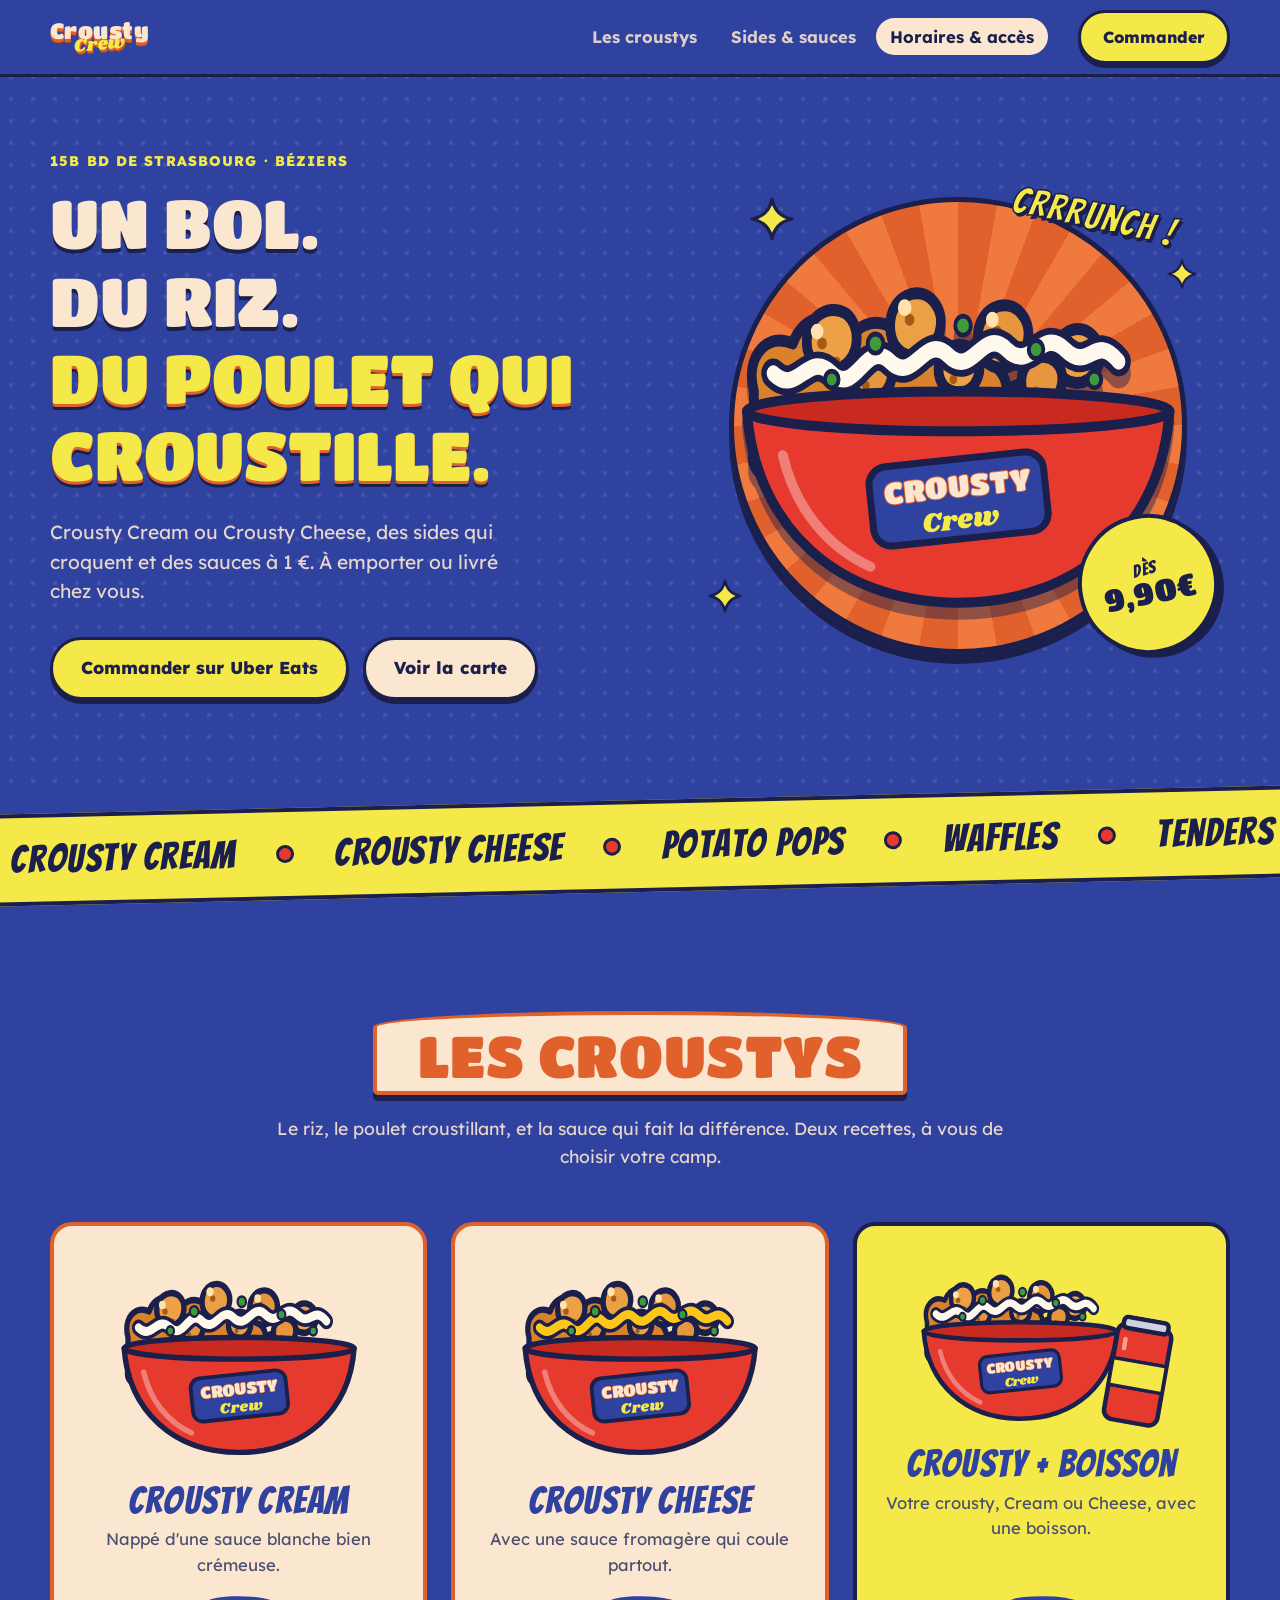
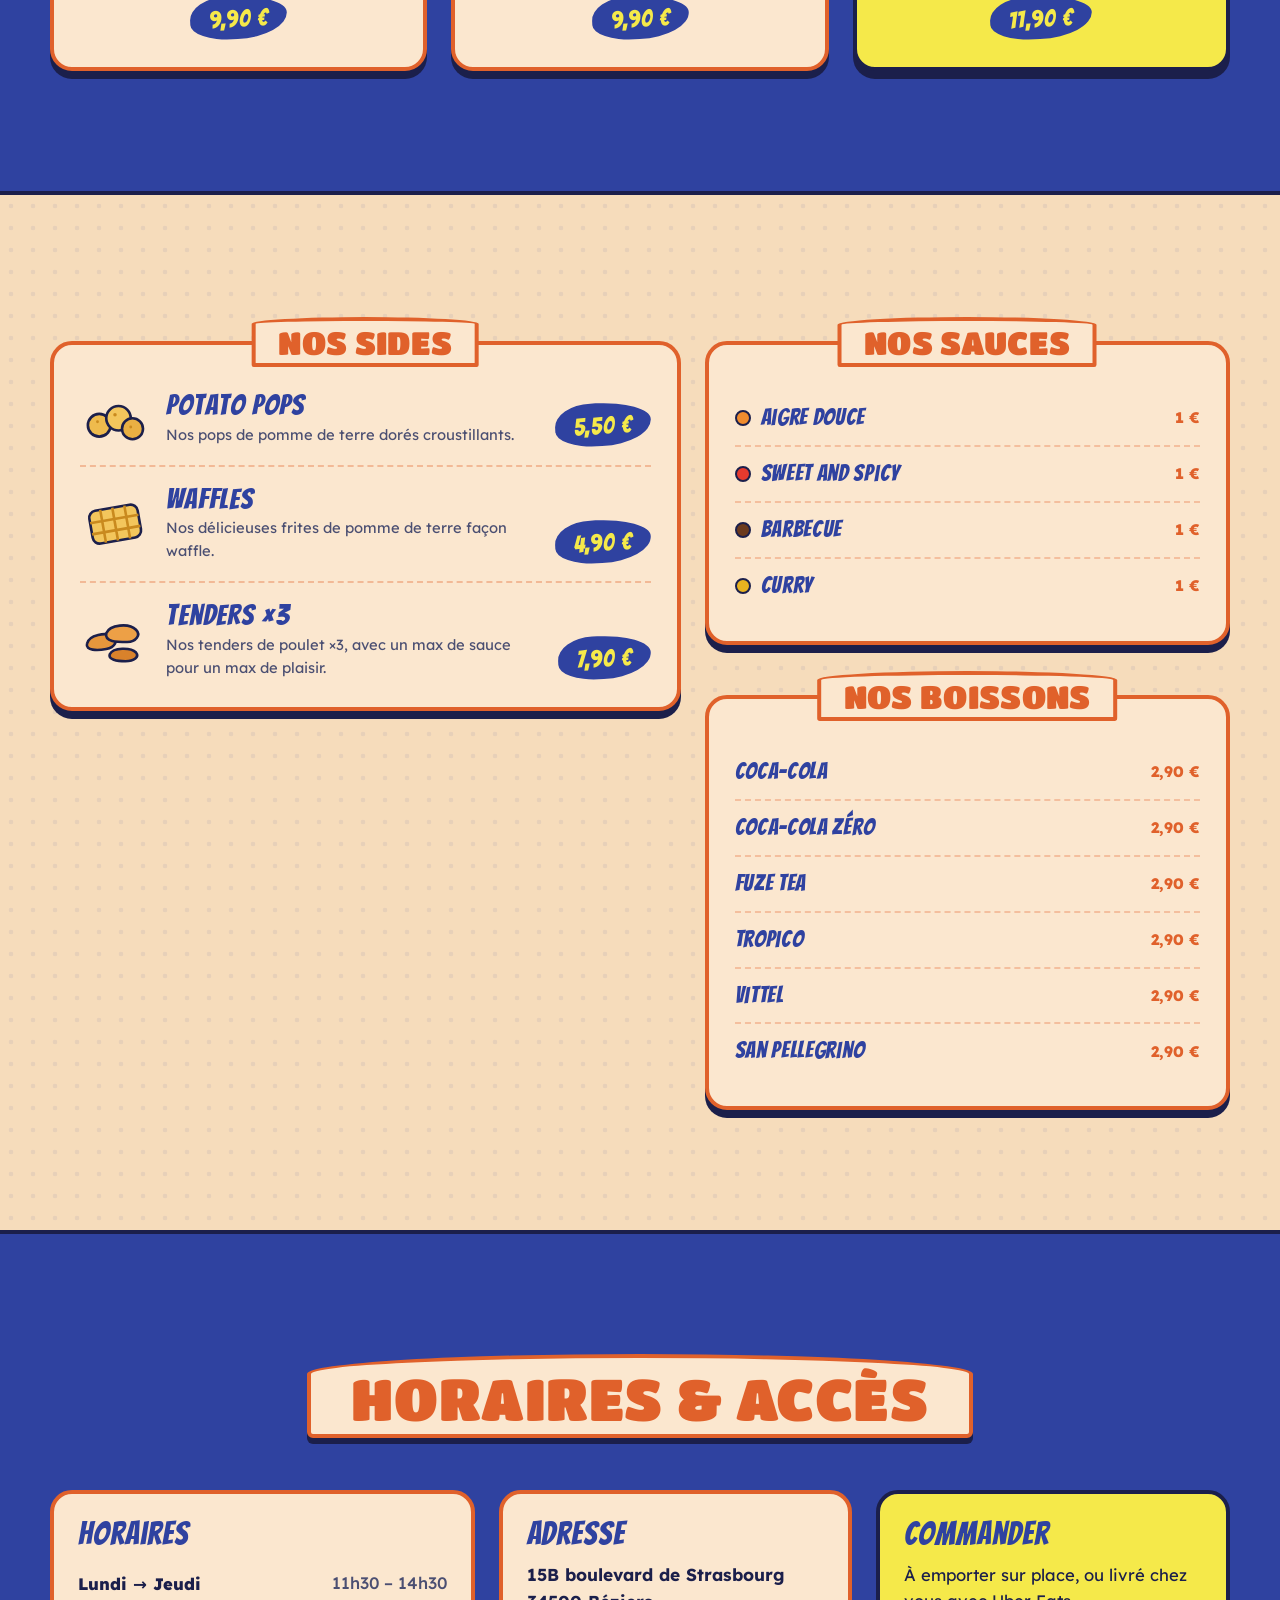
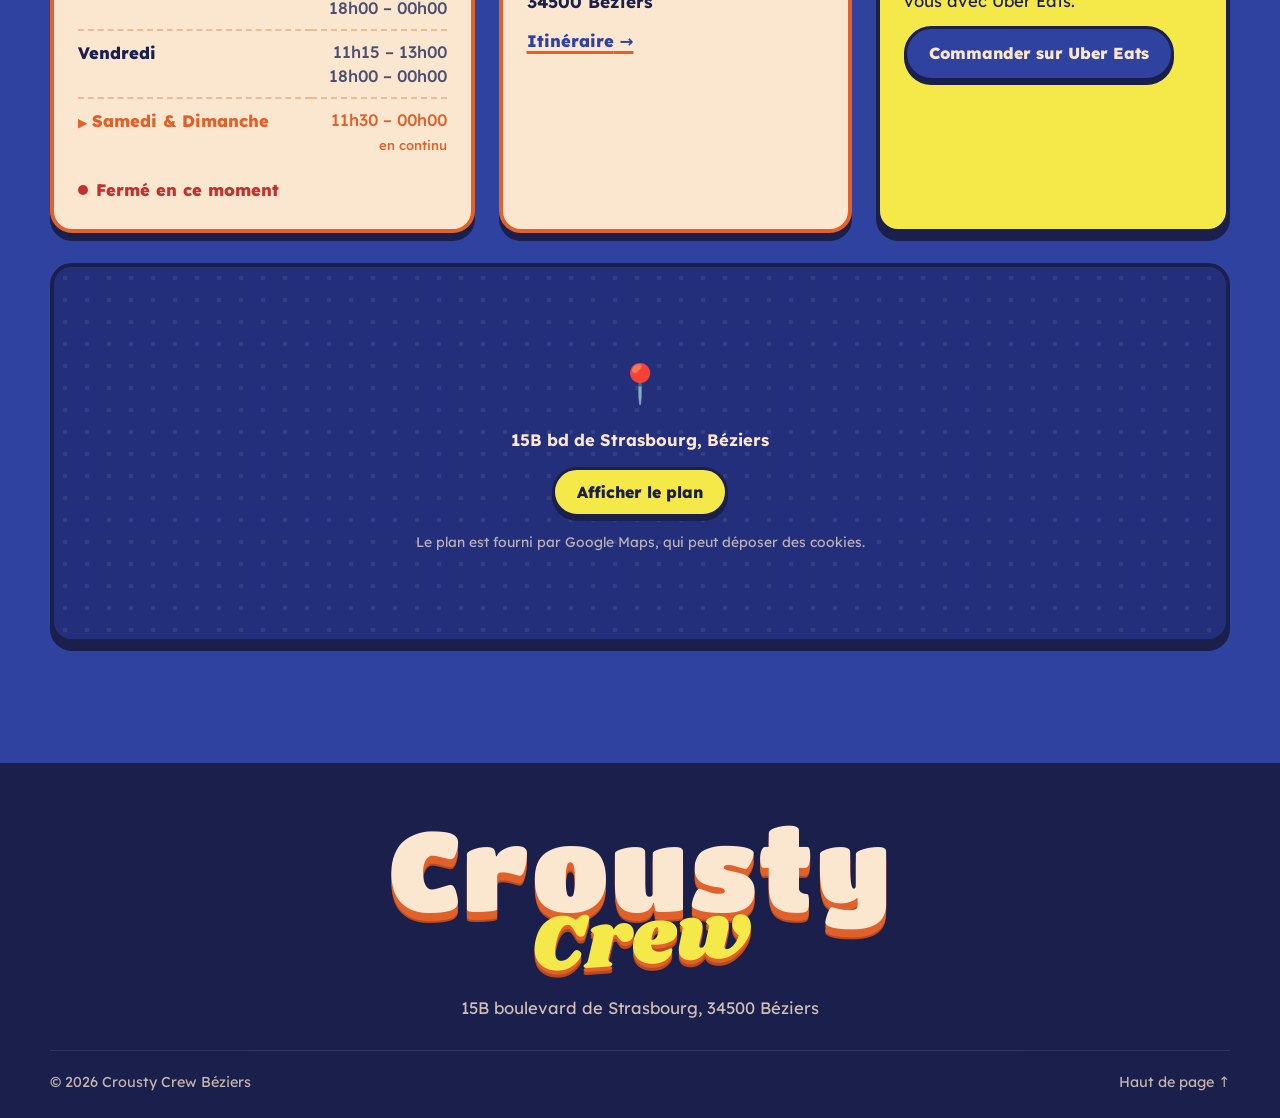
==== index.html @ 4807646f "Add files via upload" ====
<!DOCTYPE html>
<html lang="fr">
<head>
  <meta charset="UTF-8">
  <meta name="viewport" content="width=device-width, initial-scale=1.0">
  <title>Crousty Crew Béziers | Crousty Cream, Crousty Cheese · 15B bd de Strasbourg</title>
  <meta name="description" content="Crousty Crew à Béziers : Crousty Cream et Crousty Cheese à 9,90 €, potato pops, waffles, tenders, sauces à 1 €. À emporter ou en livraison. 15B boulevard de Strasbourg.">
  <meta name="theme-color" content="#2f42a0">

  <meta property="og:type" content="website">
  <meta property="og:locale" content="fr_FR">
  <meta property="og:title" content="Crousty Crew Béziers">
  <meta property="og:description" content="Un bol, du riz, du poulet qui croustille. 15B bd de Strasbourg, Béziers.">

  <link rel="icon" href="data:image/svg+xml,%3Csvg xmlns='http://www.w3.org/2000/svg' viewBox='0 0 64 64'%3E%3Crect width='64' height='64' rx='14' fill='%232f42a0'/%3E%3Cpath d='M8 30h48c-2 18-12 26-24 26S10 48 8 30z' fill='%23e63a2e' stroke='%231b1f4b' stroke-width='3'/%3E%3Ccircle cx='22' cy='26' r='7' fill='%23e9973a' stroke='%231b1f4b' stroke-width='3'/%3E%3Ccircle cx='34' cy='22' r='8' fill='%23e9973a' stroke='%231b1f4b' stroke-width='3'/%3E%3Ccircle cx='45' cy='27' r='6' fill='%23e9973a' stroke='%231b1f4b' stroke-width='3'/%3E%3C/svg%3E">
  <link rel="preconnect" href="https://fonts.googleapis.com">
  <link rel="preconnect" href="https://fonts.gstatic.com" crossorigin>
  <link href="https://fonts.googleapis.com/css2?family=Titan+One&family=Shrikhand&family=Bangers&family=Lexend:wght@400;500;700;800&display=swap" rel="stylesheet">
  <link rel="stylesheet" href="style.css">

  <script type="application/ld+json">
  {
    "@context": "https://schema.org",
    "@type": "Restaurant",
    "name": "Crousty Crew",
    "servesCuisine": ["Crousty", "Restauration rapide"],
    "priceRange": "€",
    "address": {
      "@type": "PostalAddress",
      "streetAddress": "15B boulevard de Strasbourg",
      "postalCode": "34500",
      "addressLocality": "Béziers",
      "addressCountry": "FR"
    },
    "openingHoursSpecification": [
      { "@type": "OpeningHoursSpecification", "dayOfWeek": ["Monday","Tuesday","Wednesday","Thursday"], "opens": "11:30", "closes": "14:30" },
      { "@type": "OpeningHoursSpecification", "dayOfWeek": ["Monday","Tuesday","Wednesday","Thursday","Friday"], "opens": "18:00", "closes": "23:59" },
      { "@type": "OpeningHoursSpecification", "dayOfWeek": "Friday", "opens": "11:15", "closes": "13:00" },
      { "@type": "OpeningHoursSpecification", "dayOfWeek": ["Saturday","Sunday"], "opens": "11:30", "closes": "23:59" }
    ]
  }
  </script>
</head>
<body>
  <a class="skip" href="#main">Aller au contenu</a>

  <!-- ===== Illustrations réutilisables : le bol Crousty Crew ===== -->
  <svg width="0" height="0" style="position:absolute" aria-hidden="true" focusable="false">
    <defs>
      <!-- le bol rouge avec le riz et le poulet ; la sauce prend la couleur "color" de l'élément <svg> qui l'utilise -->
      <symbol id="bowl" viewBox="0 0 240 210">
        <g transform="translate(120 100) scale(1.22 1.5) translate(-120 -100)">
        <!-- poulet croustillant (petits morceaux) -->
        <g stroke="#1b1f4b" stroke-width="4" stroke-linejoin="round">
          <path d="M36 92c-4-12 6-20 16-16 4-10 18-12 24-2 6-8 20-6 22 4 8-6 20-2 20 8 8-8 22-4 22 6 8-6 22-2 22 8 10-4 20 4 18 14-2 6-8 8-14 8H48c-8 0-14-4-12-10z" fill="#d9822b"/>
          <path d="M58 78c-2-10 8-16 16-12 6 4 6 14-2 18-6 2-12 0-14-6z" fill="#eda046"/>
          <path d="M92 70c0-10 12-14 18-8 6 6 2 16-6 18-8 1-12-4-12-10z" fill="#eaa044"/>
          <path d="M128 74c0-10 12-14 18-8 6 6 2 16-6 18-8 1-12-4-12-10z" fill="#e6963c"/>
          <path d="M160 80c0-8 10-12 16-6 5 5 2 13-5 15-7 1-11-3-11-9z" fill="#eda046"/>
          <path d="M76 88c-1-8 8-12 14-8 5 4 3 12-3 14-6 1-10-1-11-6z" fill="#e6963c"/>
          <path d="M112 86c-1-8 8-12 14-8 5 4 3 12-3 14-6 1-10-1-11-6z" fill="#eda046"/>
          <path d="M146 90c-1-8 8-12 14-8 5 4 3 12-3 14-6 1-10-1-11-6z" fill="#e6963c"/>
        </g>
        <!-- texture panure -->
        <g fill="#a75a14">
          <circle cx="64" cy="76" r="2"/><circle cx="70" cy="82" r="1.6"/><circle cx="100" cy="68" r="2"/><circle cx="106" cy="76" r="1.6"/>
          <circle cx="136" cy="72" r="2"/><circle cx="142" cy="80" r="1.6"/><circle cx="168" cy="80" r="1.8"/><circle cx="82" cy="90" r="1.6"/>
          <circle cx="118" cy="88" r="1.6"/><circle cx="152" cy="92" r="1.6"/>
        </g>
        <g fill="#ffe2ad"><circle cx="62" cy="72" r="2.6"/><circle cx="98" cy="64" r="2.8"/><circle cx="134" cy="68" r="2.6"/><circle cx="166" cy="76" r="2.4"/></g>
        <!-- sauce (couleur au choix) -->
        <path d="M44 86c10 8 14-8 24 0s14-12 24-4 14-10 24-2 14-10 24-2 14-8 24 0 12-6 22 4" fill="none" stroke="#1b1f4b" stroke-width="10" stroke-linecap="round"/>
        <path d="M44 86c10 8 14-8 24 0s14-12 24-4 14-10 24-2 14-10 24-2 14-8 24 0 12-6 22 4" fill="none" stroke="currentColor" stroke-width="5.5" stroke-linecap="round"/>
        <!-- persil -->
        <g fill="#3f9b3a" stroke="#1b1f4b" stroke-width="1.6"><circle cx="86" cy="76" r="3.2"/><circle cx="122" cy="70" r="3.2"/><circle cx="152" cy="78" r="3"/><circle cx="68" cy="88" r="2.8"/><circle cx="176" cy="88" r="2.8"/></g>
        </g>
        <!-- le bol -->
        <path d="M14 98h212c-4 58-46 96-106 96S18 156 14 98z" fill="#e63a2e" stroke="#1b1f4b" stroke-width="5" stroke-linejoin="round"/>
        <ellipse cx="120" cy="98" rx="106" ry="10" fill="#c92a20" stroke="#1b1f4b" stroke-width="5"/>
        <path d="M32 120c6 26 22 46 44 56" fill="none" stroke="#fff" stroke-width="5" stroke-linecap="round" opacity=".35"/>
        <!-- étiquette du bol -->
        <g transform="rotate(-6 120 140)">
          <rect x="76" y="122" width="88" height="40" rx="9" fill="#2f42a0" stroke="#1b1f4b" stroke-width="3.5"/>
          <text x="120" y="141" text-anchor="middle" font-family="Titan One, Arial Black, sans-serif" font-size="15" fill="#fbe7cf" stroke="#e0612b" stroke-width="1" paint-order="stroke">CROUSTY</text>
          <text x="120" y="157" text-anchor="middle" font-family="Shrikhand, Georgia, serif" font-size="14" fill="#f5e94a">Crew</text>
        </g>
      </symbol>

      <!-- étincelle -->
      <symbol id="spark" viewBox="0 0 40 40"><path d="M20 2c2 10 8 16 18 18-10 2-16 8-18 18-2-10-8-16-18-18 10-2 16-8 18-18z" fill="#f5e94a" stroke="#1b1f4b" stroke-width="3" stroke-linejoin="round"/></symbol>
    </defs>
  </svg>

  <!-- ===== Header ===== -->
  <header class="header" id="header">
    <nav class="nav" aria-label="Navigation principale">
      <a href="#top" class="logo" aria-label="Crousty Crew, accueil">
        <span class="logo__crousty">Crousty</span><span class="logo__crew">Crew</span>
      </a>

      <ul class="nav__links" id="navLinks">
        <li><a href="#croustys">Les croustys</a></li>
        <li><a href="#sides">Sides &amp; sauces</a></li>
        <li><a href="#infos">Horaires &amp; accès</a></li>
      </ul>

      <a href="https://www.ubereats.com/fr/search?q=Crousty%20Crew%20B%C3%A9ziers" class="btn btn--yellow nav__order" target="_blank" rel="noopener">Commander</a>
      <button class="burger" id="burger" aria-label="Ouvrir le menu" aria-expanded="false" aria-controls="navLinks"><span></span><span></span></button>
    </nav>
  </header>

  <main id="main">
    <!-- ===== Hero ===== -->
    <section class="hero" id="top">
      <div class="hero__inner">
        <div class="hero__text">
          <p class="hero__where" data-reveal>15B bd de Strasbourg · Béziers</p>
          <h1 class="hero__title">
            <span class="line"><span>Un bol.</span></span>
            <span class="line"><span>Du riz.</span></span>
            <span class="line"><span class="hl">Du poulet qui</span></span>
            <span class="line"><span class="hl">croustille.</span></span>
          </h1>
          <p class="hero__sub" data-reveal style="--d:.45s">
            Crousty Cream ou Crousty Cheese, des sides qui croquent et des sauces à 1&nbsp;€. À emporter ou livré chez vous.
          </p>
          <div class="hero__cta" data-reveal style="--d:.6s">
            <a href="https://www.ubereats.com/fr/search?q=Crousty%20Crew%20B%C3%A9ziers" class="btn btn--yellow btn--big" target="_blank" rel="noopener">Commander sur Uber Eats</a>
            <a href="#croustys" class="btn btn--cream btn--big">Voir la carte</a>
          </div>
        </div>

        <div class="hero__visual" data-reveal style="--d:.15s">
          <div class="hero__sun" aria-hidden="true"></div>
          <svg class="hero__bowl sauce-cream" viewBox="0 0 240 210" role="img" aria-label="Un bol rouge Crousty Crew rempli de riz et de poulet croustillant nappé de sauce"><use href="#bowl"/></svg>
          <svg class="spark spark--1" aria-hidden="true"><use href="#spark"/></svg>
          <svg class="spark spark--2" aria-hidden="true"><use href="#spark"/></svg>
          <svg class="spark spark--3" aria-hidden="true"><use href="#spark"/></svg>
          <a href="#croustys" class="price-sticker">
            <small>dès</small>
            <strong>9,90€</strong>
          </a>
          <span class="crunch" aria-hidden="true">Crrrunch&nbsp;!</span>
        </div>
      </div>
    </section>

    <!-- ===== Bandeau ===== -->
    <div class="ticker" aria-hidden="true">
      <div class="ticker__track">
        <span>Crousty Cream</span><span>Crousty Cheese</span><span>Potato Pops</span><span>Waffles</span><span>Tenders</span><span>Sauces à 1€</span>
        <span>Crousty Cream</span><span>Crousty Cheese</span><span>Potato Pops</span><span>Waffles</span><span>Tenders</span><span>Sauces à 1€</span>
      </div>
    </div>

    <!-- ===== Les croustys ===== -->
    <section class="section" id="croustys" aria-labelledby="croustys-title">
      <div class="section__head">
        <h2 id="croustys-title" class="tab-title" data-reveal>Les croustys</h2>
        <p data-reveal style="--d:.1s">Le riz, le poulet croustillant, et la sauce qui fait la différence. Deux recettes, à vous de choisir votre camp.</p>
      </div>

      <div class="croustys">
        <article class="crousty" data-reveal>
          <svg class="crousty__bowl sauce-cream" viewBox="0 0 240 210" aria-hidden="true"><use href="#bowl"/></svg>
          <h3>Crousty Cream</h3>
          <p>Nappé d'une sauce blanche bien crémeuse.</p>
          <span class="price">9,90&nbsp;€</span>
        </article>

        <article class="crousty" data-reveal style="--d:.08s">
          <svg class="crousty__bowl sauce-cheese" viewBox="0 0 240 210" aria-hidden="true"><use href="#bowl"/></svg>
          <h3>Crousty Cheese</h3>
          <p>Avec une sauce fromagère qui coule partout.</p>
          <span class="price">9,90&nbsp;€</span>
        </article>

        <article class="crousty crousty--combo" data-reveal style="--d:.16s">
          <div class="combo">
            <svg class="crousty__bowl sauce-cream" viewBox="0 0 240 210" aria-hidden="true"><use href="#bowl"/></svg>
            <svg class="can" viewBox="0 0 60 100" aria-hidden="true">
              <rect x="6" y="8" width="48" height="86" rx="8" fill="#e63a2e" stroke="#1b1f4b" stroke-width="4"/>
              <rect x="10" y="2" width="40" height="10" rx="4" fill="#cfd3e0" stroke="#1b1f4b" stroke-width="4"/>
              <path d="M6 40h48M6 64h48" stroke="#1b1f4b" stroke-width="3"/>
              <rect x="6" y="40" width="48" height="24" fill="#f5e94a" stroke="#1b1f4b" stroke-width="3"/>
              <path d="M14 22v8" stroke="#fff" stroke-width="4" stroke-linecap="round" opacity=".5"/>
            </svg>
          </div>
          <h3>Crousty + Boisson</h3>
          <p>Votre crousty, Cream ou Cheese, avec une boisson.</p>
          <span class="price">11,90&nbsp;€</span>
        </article>
      </div>
    </section>

    <!-- ===== Sides, sauces, boissons ===== -->
    <section class="section section--cream" id="sides" aria-labelledby="sides-title">
      <h2 id="sides-title" class="sr-only">Sides, sauces et boissons</h2>
      <div class="boards">
        <div class="board board--sides" data-reveal>
          <h3 class="tab-title tab-title--small">Nos sides</h3>
          <ul class="sides">
            <li>
              <svg viewBox="0 0 80 60" aria-hidden="true"><g stroke="#1b1f4b" stroke-width="3"><circle cx="22" cy="38" r="13" fill="#eebb4d"/><circle cx="44" cy="30" r="14" fill="#f3c65c"/><circle cx="60" cy="42" r="12" fill="#e9b043"/></g><g fill="#c98a1e"><circle cx="40" cy="26" r="2"/><circle cx="20" cy="34" r="1.6"/><circle cx="58" cy="40" r="1.6"/></g></svg>
              <div><b>Potato Pops</b><span>Nos pops de pomme de terre dorés croustillants.</span></div>
              <em class="price">5,50&nbsp;€</em>
            </li>
            <li>
              <svg viewBox="0 0 80 60" aria-hidden="true"><g transform="rotate(-10 40 30)"><rect x="12" y="12" width="56" height="38" rx="8" fill="#f3c65c" stroke="#1b1f4b" stroke-width="3"/><path d="M26 12v38M40 12v38M54 12v38M12 25h56M12 38h56" stroke="#c98a1e" stroke-width="3"/></g></svg>
              <div><b>Waffles</b><span>Nos délicieuses frites de pomme de terre façon waffle.</span></div>
              <em class="price">4,90&nbsp;€</em>
            </li>
            <li>
              <svg viewBox="0 0 80 60" aria-hidden="true"><g stroke="#1b1f4b" stroke-width="3" stroke-linejoin="round"><path d="M8 34c2-10 22-14 30-8 6 4 2 12-8 14-10 2-24 2-22-6z" fill="#e6963c"/><path d="M30 22c4-10 26-12 34-4 6 6 0 14-10 14-12 0-26 0-24-10z" fill="#eda046"/><path d="M34 46c4-8 24-8 30-2 4 5-2 10-12 10-10 0-20-2-18-8z" fill="#d9822b"/></g></svg>
              <div><b>Tenders ×3</b><span>Nos tenders de poulet ×3, avec un max de sauce pour un max de plaisir.</span></div>
              <em class="price">7,90&nbsp;€</em>
            </li>
          </ul>
        </div>

        <div class="board-col">
          <div class="board" data-reveal style="--d:.08s">
            <h3 class="tab-title tab-title--small">Nos sauces</h3>
            <ul class="list">
              <li><span class="dot" style="--c:#f08c2e"></span>Aigre douce <em>1&nbsp;€</em></li>
              <li><span class="dot" style="--c:#e63a2e"></span>Sweet and spicy <em>1&nbsp;€</em></li>
              <li><span class="dot" style="--c:#6b3a1e"></span>Barbecue <em>1&nbsp;€</em></li>
              <li><span class="dot" style="--c:#e8b320"></span>Curry <em>1&nbsp;€</em></li>
            </ul>
          </div>

          <div class="board" data-reveal style="--d:.16s">
            <h3 class="tab-title tab-title--small">Nos boissons</h3>
            <ul class="list">
              <li>Coca-Cola <em>2,90&nbsp;€</em></li>
              <li>Coca-Cola Zéro <em>2,90&nbsp;€</em></li>
              <li>Fuze Tea <em>2,90&nbsp;€</em></li>
              <li>Tropico <em>2,90&nbsp;€</em></li>
              <li>Vittel <em>2,90&nbsp;€</em></li>
              <li>San Pellegrino <em>2,90&nbsp;€</em></li>
            </ul>
          </div>
        </div>
      </div>
    </section>

    <!-- ===== Horaires & accès ===== -->
    <section class="section" id="infos" aria-labelledby="infos-title">
      <div class="section__head">
        <h2 id="infos-title" class="tab-title" data-reveal>Horaires &amp; accès</h2>
      </div>

      <div class="infos">
        <div class="card" data-reveal>
          <h3>Horaires</h3>
          <table class="hours" id="hours">
            <tbody>
              <tr data-days="1 2 3 4"><th>Lundi → Jeudi</th><td>11h30 – 14h30<br>18h00 – 00h00</td></tr>
              <tr data-days="5"><th>Vendredi</th><td>11h15 – 13h00<br>18h00 – 00h00</td></tr>
              <tr data-days="6 0"><th>Samedi &amp; Dimanche</th><td>11h30 – 00h00<br><small>en continu</small></td></tr>
            </tbody>
          </table>
          <p class="open" id="openStatus"></p>
        </div>

        <div class="card" data-reveal style="--d:.08s">
          <h3>Adresse</h3>
          <address>15B boulevard de Strasbourg<br>34500 Béziers</address>
          <a class="link" href="https://www.google.com/maps/dir/?api=1&destination=15B+boulevard+de+Strasbourg+34500+B%C3%A9ziers" target="_blank" rel="noopener">Itinéraire</a>
        </div>

        <div class="card card--yellow" data-reveal style="--d:.16s">
          <h3>Commander</h3>
          <p>À emporter sur place, ou livré chez vous avec Uber Eats.</p>
          <a href="https://www.ubereats.com/fr/search?q=Crousty%20Crew%20B%C3%A9ziers" class="btn btn--blue" target="_blank" rel="noopener">Commander sur Uber Eats</a>
        </div>
      </div>

      <div class="map" id="map" data-reveal>
        <div class="map__placeholder">
          <p><strong>15B bd de Strasbourg, Béziers</strong></p>
          <button type="button" class="btn btn--yellow" id="loadMap">Afficher le plan</button>
          <small>Le plan est fourni par Google Maps, qui peut déposer des cookies.</small>
        </div>
      </div>
    </section>
  </main>

  <!-- ===== Footer ===== -->
  <footer class="footer">
    <p class="footer__logo" aria-hidden="true"><span class="logo__crousty">Crousty</span><span class="logo__crew">Crew</span></p>
    <p class="footer__line">15B boulevard de Strasbourg, 34500 Béziers</p>
    <div class="footer__bar">
      <span>© <span id="year"></span> Crousty Crew Béziers</span>
      <a href="#top">Haut de page ↑</a>
    </div>
  </footer>

  <!-- Barre d'action fixe sur mobile -->
  <div class="mobile-bar">
    <a href="https://www.google.com/maps/dir/?api=1&destination=15B+boulevard+de+Strasbourg+34500+B%C3%A9ziers" target="_blank" rel="noopener" class="btn btn--cream">Itinéraire</a>
    <a href="https://www.ubereats.com/fr/search?q=Crousty%20Crew%20B%C3%A9ziers" target="_blank" rel="noopener" class="btn btn--yellow">Commander</a>
  </div>

  <script src="script.js" defer></script>
</body>
</html>
---- style.css ----
/* =========================================================
   Crousty Crew, Béziers
   Couleurs de leur carte : bleu roi, crème, orange, jaune, rouge du bol.
   ========================================================= */

:root {
  --blue: #2f42a0;
  --blue-dark: #232f7a;
  --navy: #1b1f4b;
  --cream: #fbe7cf;
  --cream-2: #f6dcbb;
  --orange: #e0612b;
  --yellow: #f5e94a;
  --red: #e63a2e;
  --ink: #1b1f4b;
  --soft: #4b4f72;

  --display: "Titan One", "Arial Black", sans-serif;
  --script: "Shrikhand", Georgia, serif;
  --brush: "Bangers", "Impact", sans-serif;
  --font: "Lexend", system-ui, -apple-system, "Segoe UI", sans-serif;

  --header-h: 74px;
  --pad: clamp(16px, 4vw, 48px);
  --max: 1180px;
  --radius: 22px;
  --ease: cubic-bezier(0.2, 0.9, 0.3, 1.25);
  --ease-soft: cubic-bezier(0.16, 1, 0.3, 1);
}

*, *::before, *::after { box-sizing: border-box; margin: 0; padding: 0; }
html { scroll-behavior: smooth; scroll-padding-top: var(--header-h); }
body {
  font-family: var(--font);
  font-size: 1.04rem;
  color: var(--cream);
  background: var(--blue);
  line-height: 1.55;
  -webkit-font-smoothing: antialiased;
  overflow-x: hidden;
}
main { overflow-x: clip; }
img, svg { display: block; }
a { color: inherit; text-decoration: none; }
ul, ol { list-style: none; }
h1, h2, h3 { font-weight: 400; line-height: 1; }
:focus-visible { outline: 3px solid var(--yellow); outline-offset: 3px; }
::selection { background: var(--yellow); color: var(--navy); }
.sr-only { position: absolute; width: 1px; height: 1px; overflow: hidden; clip: rect(0 0 0 0); white-space: nowrap; }
.skip { position: fixed; top: 10px; left: 10px; z-index: 100; padding: 10px 16px; background: var(--yellow); color: var(--navy); font-weight: 800; transform: translateY(-200%); }
.skip:focus { transform: none; }

/* couleur des sauces dans les bols dessinés */
.sauce-cream { color: #fff8ec; }
.sauce-cheese { color: #ffc61a; }

/* ---------- Logo (comme sur leur carte) ---------- */
.logo { display: inline-flex; flex-direction: column; align-items: center; line-height: .82; }
.logo__crousty {
  font-family: var(--display);
  font-size: 1.35rem;
  color: var(--cream);
  letter-spacing: 0.02em;
  text-shadow: 0 2px 0 var(--orange), 0 3px 0 var(--orange), 0 4px 0 #b84a1c;
}
.logo__crew {
  font-family: var(--script);
  font-size: 1.15rem;
  color: var(--yellow);
  margin-top: -2px;
  text-shadow: 0 2px 0 var(--orange), 0 3px 0 #b84a1c;
  transform: rotate(-4deg);
}

/* ---------- Boutons ---------- */
.btn {
  display: inline-flex;
  align-items: center;
  justify-content: center;
  gap: 8px;
  padding: 12px 22px;
  border: 3px solid var(--navy);
  border-radius: 999px;
  font-family: var(--font);
  font-weight: 800;
  font-size: 1rem;
  cursor: pointer;
  box-shadow: 0 4px 0 var(--navy);
  transition: transform .2s var(--ease), box-shadow .2s var(--ease), background .2s;
}
.btn:hover { transform: translateY(-2px); box-shadow: 0 6px 0 var(--navy); }
.btn:active { transform: translateY(3px); box-shadow: 0 1px 0 var(--navy); }
.btn--big { padding: 15px 28px; font-size: 1.08rem; }
.btn--yellow { background: var(--yellow); color: var(--navy); }
.btn--yellow:hover { background: #fff27a; }
.btn--cream { background: var(--cream); color: var(--navy); }
.btn--cream:hover { background: #fff3e2; }
.btn--blue { background: var(--blue); color: var(--cream); }
.btn--blue:hover { background: var(--blue-dark); }

.link { font-weight: 800; color: var(--blue); text-decoration: underline; text-decoration-thickness: 3px; text-decoration-color: var(--orange); text-underline-offset: 4px; }
.link::after { content: " →"; }

/* ---------- Titres en "onglet" (comme NOS SIDES sur la carte) ---------- */
.tab-title {
  display: inline-block;
  font-family: var(--display);
  font-size: clamp(2.2rem, 5vw, 3.6rem);
  color: var(--orange);
  background: var(--cream);
  border: 4px solid var(--orange);
  border-radius: 999px 999px 18px 18px / 60px 60px 18px 18px;
  padding: .2em .7em .12em;
  letter-spacing: 0.01em;
  text-transform: uppercase;
  box-shadow: 0 6px 0 var(--navy);
}
.tab-title--small { font-size: clamp(1.5rem, 3vw, 2rem); box-shadow: none; }

/* ---------- Header ---------- */
.header {
  position: fixed;
  inset: 0 0 auto;
  z-index: 50;
  background: var(--blue);
  border-bottom: 3px solid var(--navy);
  transition: transform .4s var(--ease-soft);
}
.header.hidden { transform: translateY(-100%); }
.nav {
  height: var(--header-h);
  max-width: calc(var(--max) + 2 * var(--pad));
  margin: 0 auto;
  padding: 0 var(--pad);
  display: flex;
  align-items: center;
  gap: 30px;
}
.nav__links { display: flex; gap: 6px; margin-left: auto; }
.nav__links a { padding: 8px 14px; border-radius: 999px; font-weight: 700; white-space: nowrap; color: rgba(251, 231, 207, .85); transition: background .2s, color .2s; }
.nav__links a:hover { color: var(--cream); background: rgba(255, 255, 255, .1); }
.nav__links a.active { color: var(--navy); background: var(--cream); }

.burger { display: none; width: 44px; height: 44px; border: 3px solid var(--navy); border-radius: 50%; background: var(--yellow); cursor: pointer; position: relative; }
.burger span { position: absolute; left: 10px; right: 10px; height: 3px; border-radius: 2px; background: var(--navy); transition: transform .3s var(--ease-soft); }
.burger span:first-child { top: 13px; }
.burger span:last-child { top: 22px; }
.burger[aria-expanded="true"] span:first-child { transform: translateY(4.5px) rotate(45deg); }
.burger[aria-expanded="true"] span:last-child { transform: translateY(-4.5px) rotate(-45deg); }

/* ---------- Hero ---------- */
.hero {
  padding-top: var(--header-h);
  /* trame de points façon affiche */
  background:
    radial-gradient(circle, rgba(255, 255, 255, .09) 2px, transparent 2.6px) 0 0 / 22px 22px,
    var(--blue);
}
.hero__inner {
  max-width: calc(var(--max) + 2 * var(--pad));
  margin: 0 auto;
  padding: clamp(40px, 6vw, 80px) var(--pad) clamp(64px, 8vw, 100px);
  display: grid;
  grid-template-columns: 1.05fr 1fr;
  gap: clamp(30px, 5vw, 64px);
  align-items: center;
}
.hero__where { font-weight: 800; letter-spacing: 0.08em; text-transform: uppercase; font-size: 0.88rem; color: var(--yellow); }
.hero__title {
  font-family: var(--display);
  font-size: clamp(2.4rem, 5.3vw, 4.5rem);
  color: var(--cream);
  margin: 14px 0 22px;
  text-transform: uppercase;
  text-shadow: 0 4px 0 var(--navy);
}
.hero__title .line { display: block; overflow: hidden; padding: 0.04em 0.1em 0.1em 0; }
.hero__title .line > span { display: inline-block; transform: translateY(110%) rotate(3deg); transition: transform .9s var(--ease); }
.hero__title .line:nth-child(2) > span { transition-delay: .07s; }
.hero__title .line:nth-child(3) > span { transition-delay: .14s; }
.hero__title .line:nth-child(4) > span { transition-delay: .21s; }
.loaded .hero__title .line > span { transform: none; }
.hl { color: var(--yellow); text-shadow: 0 3px 0 var(--orange), 0 6px 0 var(--navy) !important; }
.hero__sub { font-size: clamp(1.08rem, 1.5vw, 1.22rem); color: rgba(251, 231, 207, .9); max-width: 470px; }
.hero__cta { display: flex; flex-wrap: wrap; gap: 14px; margin-top: 30px; }

.hero__visual { position: relative; max-width: 520px; width: 100%; margin: 0 auto; aspect-ratio: 1; display: grid; place-items: center; }
.hero__sun {
  position: absolute;
  inset: 6%;
  border-radius: 50%;
  background: repeating-conic-gradient(var(--orange) 0 10deg, #f07a3e 10deg 20deg);
  border: 5px solid var(--navy);
  box-shadow: 0 10px 0 var(--navy);
  animation: spin 40s linear infinite;
}
@keyframes spin { to { transform: rotate(360deg); } }
.hero__bowl { position: relative; width: 92%; height: auto; filter: drop-shadow(0 12px 0 rgba(27, 31, 75, .45)); animation: float 3.4s ease-in-out infinite; }
@keyframes float { 50% { transform: translateY(-10px) rotate(-1.5deg); } }

.spark { position: absolute; width: 44px; height: 44px; animation: twinkle 2.4s ease-in-out infinite; }
.spark--1 { top: 6%; left: 10%; }
.spark--2 { top: 18%; right: 4%; width: 30px; height: 30px; animation-delay: .8s; }
.spark--3 { bottom: 14%; left: 2%; width: 34px; height: 34px; animation-delay: 1.4s; }
@keyframes twinkle { 50% { transform: scale(.6) rotate(45deg); } }

.price-sticker {
  position: absolute;
  right: 0; bottom: 6%;
  width: clamp(104px, 13vw, 140px);
  aspect-ratio: 1;
  display: grid;
  place-content: center;
  text-align: center;
  border-radius: 50%;
  background: var(--yellow);
  color: var(--navy);
  border: 4px solid var(--navy);
  box-shadow: 5px 5px 0 var(--navy);
  transform: rotate(-12deg);
  transition: transform .3s var(--ease);
  line-height: 1;
}
.price-sticker:hover { transform: rotate(0) scale(1.06); }
.price-sticker small { font-family: var(--brush); font-size: 1.1rem; letter-spacing: 0.05em; }
.price-sticker strong { font-family: var(--display); font-size: clamp(1.5rem, 2.4vw, 2rem); font-weight: 400; }

.crunch {
  position: absolute;
  top: 4%; right: 8%;
  font-family: var(--brush);
  font-size: clamp(1.6rem, 3vw, 2.4rem);
  letter-spacing: 0.04em;
  color: var(--yellow);
  -webkit-text-stroke: 1.5px var(--navy);
  text-shadow: 3px 3px 0 var(--navy);
  transform: rotate(12deg);
  animation: crunch 1.8s ease-in-out infinite;
}
@keyframes crunch { 0%, 70%, 100% { transform: rotate(12deg) scale(1); } 80% { transform: rotate(8deg) scale(1.2); } }

/* ---------- Bandeau ---------- */
.ticker {
  background: var(--yellow);
  border-top: 4px solid var(--navy);
  border-bottom: 4px solid var(--navy);
  overflow: hidden;
  padding: 12px 0;
  transform: rotate(-1.3deg);
  margin: 0 -10px;
}
.ticker__track { display: flex; width: max-content; animation: ticker 26s linear infinite; }
.ticker span {
  font-family: var(--brush);
  font-size: clamp(1.6rem, 3vw, 2.4rem);
  letter-spacing: 0.04em;
  color: var(--navy);
  white-space: nowrap;
  padding: 0 20px;
  display: flex;
  align-items: center;
  gap: 40px;
}
.ticker span::after { content: ""; width: 18px; height: 18px; border-radius: 50%; background: var(--red); border: 3px solid var(--navy); }
@keyframes ticker { to { transform: translateX(-50%); } }

/* ---------- Sections ---------- */
.section { padding: clamp(80px, 10vw, 120px) max(var(--pad), calc((100% - var(--max)) / 2)); }
.section__head { text-align: center; max-width: 780px; margin: 0 auto clamp(36px, 5vw, 52px); }
.section__head p { margin-top: 20px; font-size: 1.1rem; color: rgba(251, 231, 207, .9); }
.section--cream {
  background:
    radial-gradient(circle, rgba(47, 66, 160, .08) 2px, transparent 2.6px) 0 0 / 22px 22px,
    var(--cream-2);
  color: var(--ink);
  border-top: 4px solid var(--navy);
  border-bottom: 4px solid var(--navy);
}

/* ---------- Les croustys ---------- */
.croustys { display: grid; grid-template-columns: repeat(3, 1fr); gap: 24px; }
.crousty {
  position: relative;
  background: var(--cream);
  color: var(--ink);
  border: 4px solid var(--orange);
  border-radius: var(--radius);
  box-shadow: 0 8px 0 var(--navy);
  padding: 22px 22px 28px;
  text-align: center;
  display: flex;
  flex-direction: column;
  align-items: center;
  transition: transform .3s var(--ease), box-shadow .3s var(--ease);
}
.crousty:hover { transform: translateY(-6px) rotate(-1deg); box-shadow: 0 14px 0 var(--navy); }
.crousty__bowl { width: 80%; height: auto; margin: -6px auto 8px; transition: transform .5s var(--ease); }
.crousty:hover .crousty__bowl { transform: scale(1.06) rotate(-4deg); }
.crousty h3 { font-family: var(--brush); font-size: clamp(2rem, 3vw, 2.6rem); letter-spacing: 0.03em; color: var(--blue); margin-top: 4px; }
.crousty p { color: var(--soft); margin: 6px 0 18px; }
.crousty--combo { background: var(--yellow); border-color: var(--navy); }
.combo { position: relative; width: 80%; margin: -6px auto 8px; }
.combo .crousty__bowl { width: 84%; margin: 0; }
.combo .can { position: absolute; right: 0; bottom: 4px; width: 26%; height: auto; transform: rotate(10deg); }

/* étiquette de prix façon coup de pinceau */
.price {
  display: inline-block;
  margin-top: auto;
  font-family: var(--brush);
  font-style: normal;
  font-size: 1.5rem;
  letter-spacing: 0.04em;
  color: var(--yellow);
  background: var(--blue);
  padding: 4px 18px 2px;
  border-radius: 40% 60% 55% 45% / 55% 45% 60% 40%;
  transform: rotate(-3deg);
  white-space: nowrap;
}

/* ---------- Sides & sauces ---------- */
.boards { display: grid; grid-template-columns: 1.2fr 1fr; gap: 24px; align-items: start; }
.board {
  background: var(--cream);
  border: 4px solid var(--orange);
  border-radius: var(--radius);
  padding: 46px 26px 28px;
  position: relative;
  margin-top: 26px;
  box-shadow: 0 8px 0 var(--navy);
}
.board > .tab-title { position: absolute; top: -28px; left: 50%; transform: translateX(-50%); white-space: nowrap; }
.board-col { display: grid; gap: 24px; }

.sides { display: grid; gap: 18px; }
.sides li {
  display: grid;
  grid-template-columns: 70px 1fr auto;
  align-items: center;
  gap: 16px;
  padding-bottom: 18px;
  border-bottom: 2px dashed rgba(224, 97, 43, .35);
}
.sides li:last-child { border-bottom: 0; padding-bottom: 0; }
.sides svg { width: 70px; height: auto; transition: transform .4s var(--ease); }
.sides li:hover svg { transform: rotate(-10deg) scale(1.1); }
.sides b { display: block; font-family: var(--brush); font-weight: 400; font-size: 1.8rem; letter-spacing: 0.03em; color: var(--blue); line-height: 1; }
.sides span { display: block; color: var(--soft); font-size: 0.92rem; margin-top: 4px; }

.list li {
  display: flex;
  align-items: center;
  gap: 10px;
  padding: 9px 0;
  border-bottom: 2px dashed rgba(224, 97, 43, .3);
  font-family: var(--brush);
  font-size: 1.45rem;
  letter-spacing: 0.03em;
  color: var(--blue);
}
.list li:last-child { border-bottom: 0; }
.list em { margin-left: auto; font-style: normal; font-family: var(--font); font-weight: 800; font-size: 0.95rem; color: var(--orange); letter-spacing: 0; }
.dot { width: 16px; height: 16px; border-radius: 50%; background: var(--c); border: 2.5px solid var(--navy); flex: none; }

/* ---------- Horaires & accès ---------- */
.infos { display: grid; grid-template-columns: 1.2fr 1fr 1fr; gap: 24px; }
.card {
  background: var(--cream);
  color: var(--ink);
  border: 4px solid var(--orange);
  border-radius: var(--radius);
  box-shadow: 0 8px 0 var(--navy);
  padding: 24px 24px 26px;
  display: flex;
  flex-direction: column;
  align-items: flex-start;
  gap: 12px;
}
.card h3 { font-family: var(--brush); font-size: 2rem; letter-spacing: 0.03em; color: var(--blue); }
.card address { font-style: normal; font-weight: 700; font-size: 1.08rem; }
.card--yellow { background: var(--yellow); border-color: var(--navy); }

.hours { width: 100%; border-collapse: collapse; }
.hours th, .hours td { padding: 9px 0; border-bottom: 2px dashed rgba(224, 97, 43, .35); text-align: left; vertical-align: top; }
.hours tr:last-child th, .hours tr:last-child td { border-bottom: 0; }
.hours th { font-weight: 800; padding-right: 12px; }
.hours td { text-align: right; font-weight: 500; color: var(--soft); line-height: 1.45; white-space: nowrap; }
.hours small { font-size: 0.82rem; }
.hours tr.today th, .hours tr.today td { color: var(--orange); }
.hours tr.today th::before { content: "▶ "; font-size: .75em; }
.open { font-weight: 800; display: inline-flex; align-items: center; gap: 8px; }
.open:empty { display: none; }
.open::before { content: ""; width: 10px; height: 10px; border-radius: 50%; background: currentColor; }
.open.is-open { color: #1e8a3c; }
.open.is-closed { color: #c4302b; }

.map {
  margin-top: 30px;
  height: clamp(280px, 34vw, 380px);
  border: 4px solid var(--navy);
  border-radius: var(--radius);
  box-shadow: 0 8px 0 var(--navy);
  overflow: hidden;
  position: relative;
  background: var(--blue-dark);
}
.map__placeholder {
  position: absolute;
  inset: 0;
  display: flex;
  flex-direction: column;
  align-items: center;
  justify-content: center;
  gap: 14px;
  text-align: center;
  padding: 24px;
  background: radial-gradient(circle, rgba(255, 255, 255, .08) 2px, transparent 2.6px) 0 0 / 22px 22px, var(--blue-dark);
}
.map__placeholder::before { content: "📍"; font-size: 2.4rem; }
.map__placeholder small { opacity: .7; }
.map iframe { width: 100%; height: 100%; border: 0; display: block; }

/* ---------- Footer ---------- */
.footer { background: var(--navy); text-align: center; padding: 56px var(--pad) 0; border-top: 4px solid var(--navy); }
.footer__logo { display: inline-flex; flex-direction: column; align-items: center; line-height: .8; }
.footer__logo .logo__crousty { font-size: clamp(3rem, 11vw, 7rem); text-shadow: 0 4px 0 var(--orange), 0 8px 0 var(--orange), 0 10px 0 #b84a1c; }
.footer__logo .logo__crew { font-size: clamp(2.4rem, 8vw, 5rem); margin-top: -.05em; text-shadow: 0 4px 0 var(--orange), 0 7px 0 #b84a1c; }
.footer__line { margin-top: 22px; opacity: .8; }
.footer__bar {
  max-width: var(--max);
  margin: 30px auto 0;
  padding: 20px 0 24px;
  border-top: 1px solid rgba(251, 231, 207, .15);
  display: flex;
  flex-wrap: wrap;
  justify-content: space-between;
  gap: 8px 24px;
  font-size: 0.9rem;
  opacity: .75;
}
.footer__bar a:hover { color: var(--yellow); }

/* ---------- Barre mobile ---------- */
.mobile-bar { display: none; }

/* ---------- Apparition au scroll ---------- */
[data-reveal] { opacity: 0; transform: translateY(24px); transition: opacity .6s var(--ease-soft), transform .7s var(--ease); transition-delay: var(--d, 0s); }
[data-reveal].in { opacity: 1; transform: none; }

/* ---------- Responsive ---------- */
@media (max-width: 1020px) {
  .infos { grid-template-columns: 1fr 1fr; }
  .card--yellow { grid-column: 1 / -1; }
}

@media (max-width: 900px) {
  .burger { display: block; }
  .nav { gap: 14px; }
  .nav__order { margin-left: auto; }
  .nav__links {
    position: fixed;
    inset: var(--header-h) 0 auto;
    flex-direction: column;
    gap: 4px;
    margin: 0;
    padding: 12px var(--pad) 22px;
    background: var(--blue);
    border-bottom: 3px solid var(--navy);
    clip-path: inset(0 0 100% 0);
    transition: clip-path .45s var(--ease-soft);
  }
  .nav__links.open { clip-path: inset(0 0 -10px 0); }
  .nav__links a { display: block; padding: 12px 16px; font-size: 1.25rem; }

  .hero__inner { grid-template-columns: 1fr; }
  .hero__visual { max-width: 420px; }
  .croustys { grid-template-columns: 1fr 1fr; }
  .crousty--combo { grid-column: 1 / -1; }
  .crousty--combo .combo { max-width: 300px; }
  .boards { grid-template-columns: 1fr; }

  .mobile-bar {
    display: grid;
    grid-template-columns: 1fr 1.3fr;
    gap: 10px;
    position: fixed;
    left: 0; right: 0; bottom: 0;
    z-index: 40;
    padding: 10px 12px calc(10px + env(safe-area-inset-bottom));
    background: var(--blue);
    border-top: 3px solid var(--navy);
  }
  .mobile-bar .btn { padding: 12px 10px; }
  body { padding-bottom: 76px; }
}

@media (max-width: 600px) {
  .nav__order { display: none; }
  .burger { margin-left: auto; }
  .hero__cta .btn { flex: 1 1 100%; }
  .croustys { grid-template-columns: 1fr; }
  .crousty--combo { grid-column: auto; }
  .infos { grid-template-columns: 1fr; }
  .card--yellow { grid-column: auto; }
  .sides li { grid-template-columns: 56px 1fr; }
  .sides li .price { grid-column: 2; justify-self: start; }
  .sides svg { width: 56px; }
  .board { padding: 44px 18px 24px; }
  .footer__bar { justify-content: center; }
}

@media (prefers-reduced-motion: reduce) {
  *, *::before, *::after { animation: none !important; transition-duration: .01ms !important; transition-delay: 0s !important; }
  html { scroll-behavior: auto; }
  [data-reveal] { opacity: 1; transform: none; }
  .hero__title .line > span { transform: none; }
}
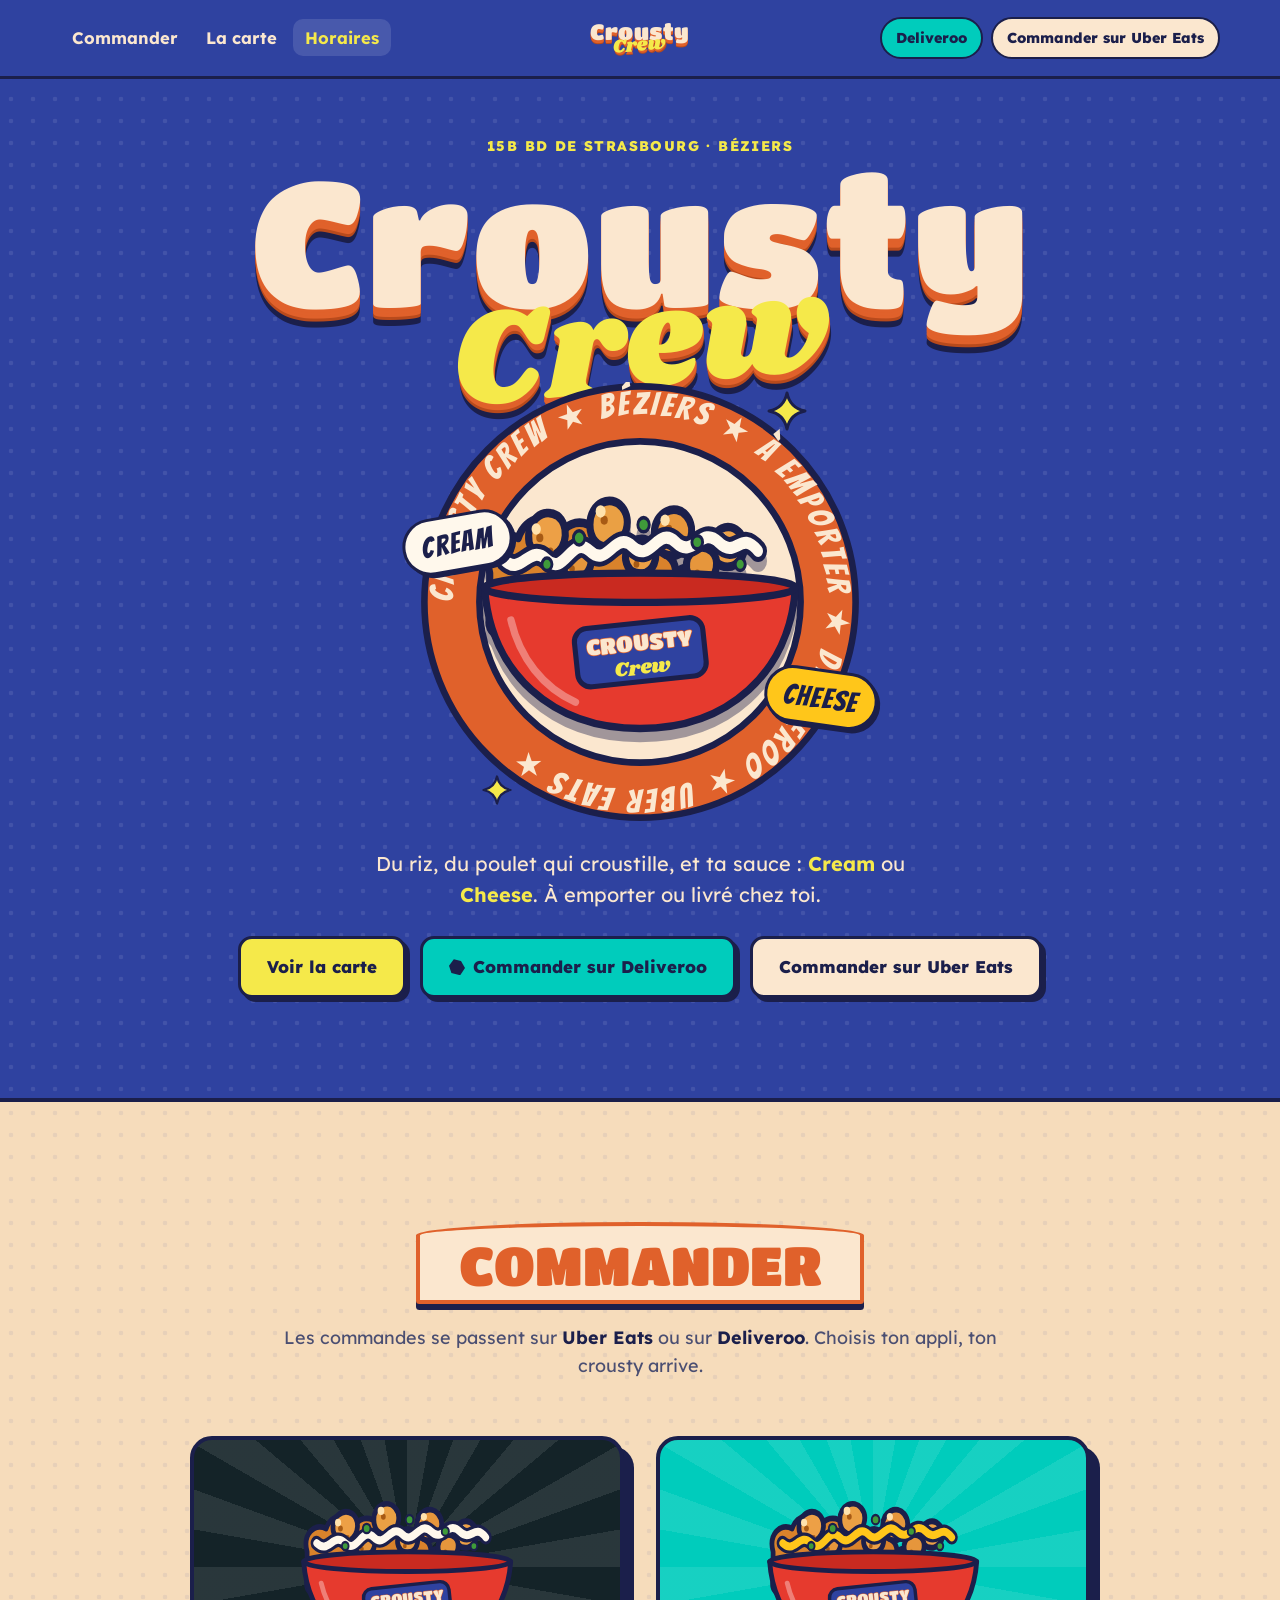
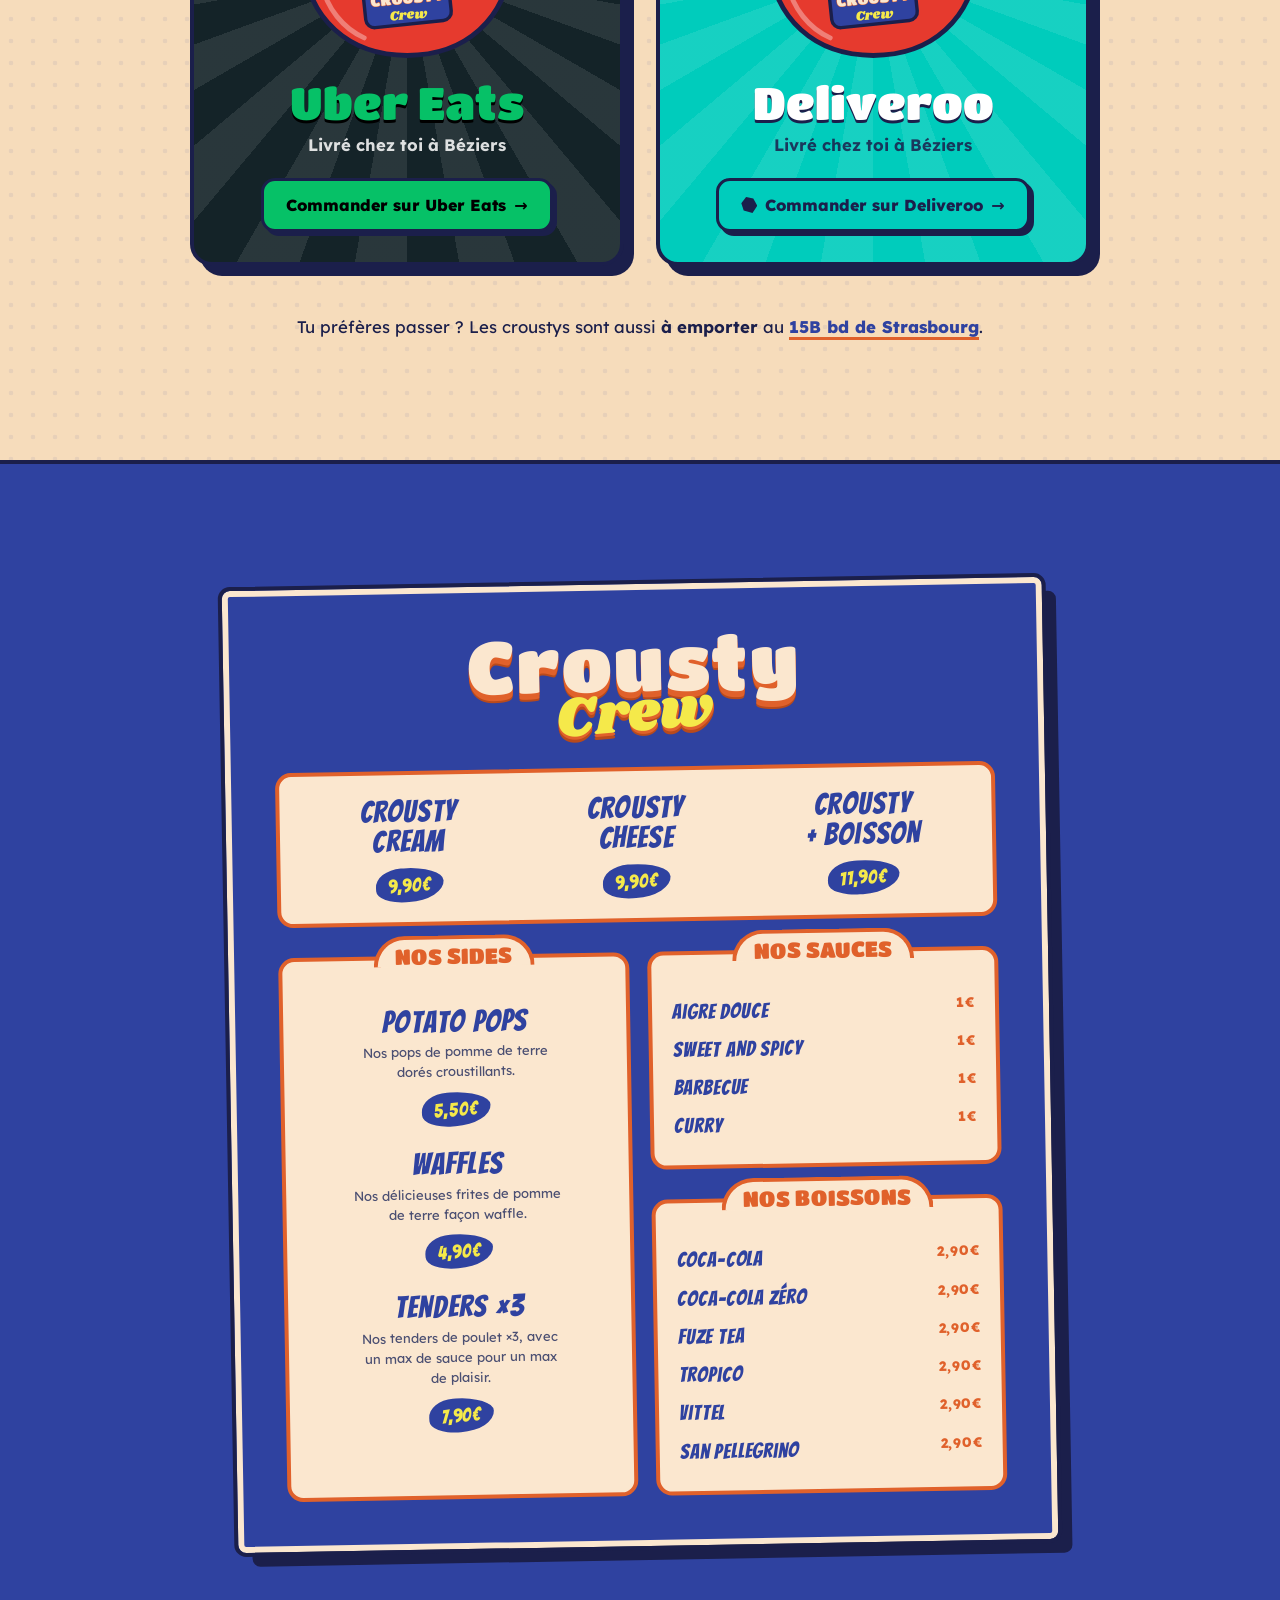
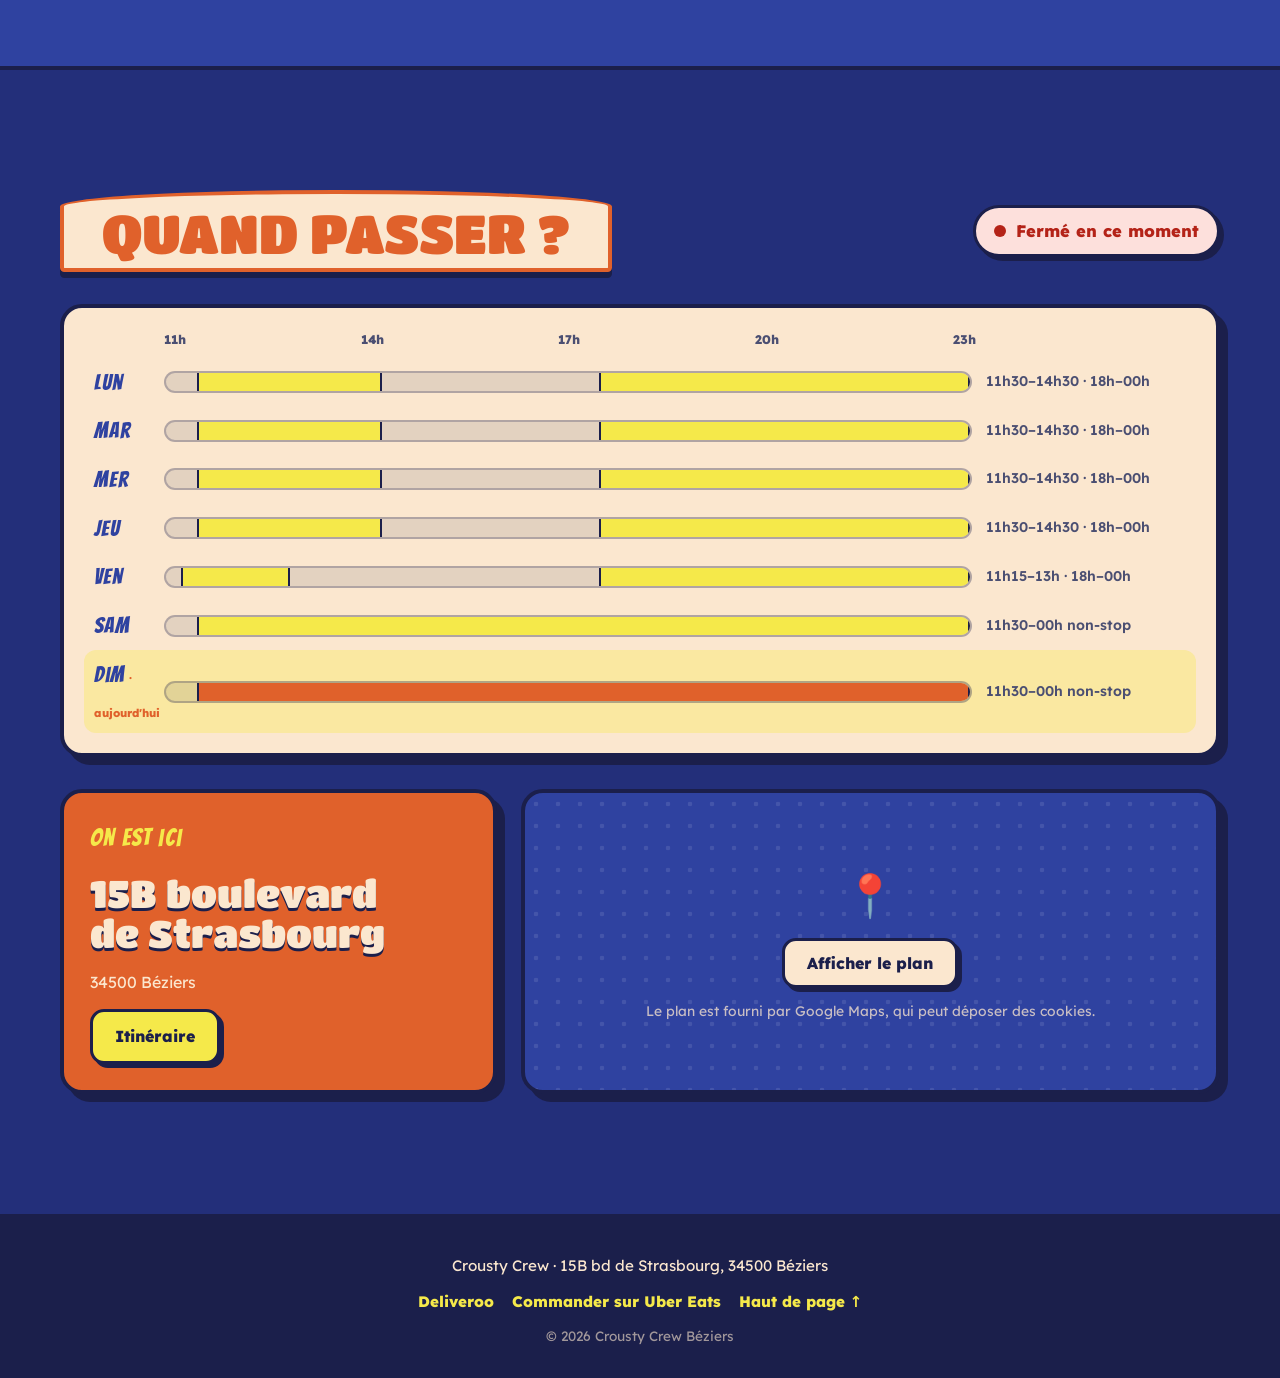
==== commit e6f37634: "Add files via upload" ====
--- a/index.html
+++ b/index.html
@@ -3,14 +3,14 @@
 <head>
   <meta charset="UTF-8">
   <meta name="viewport" content="width=device-width, initial-scale=1.0">
-  <title>Crousty Crew Béziers | Crousty Cream, Crousty Cheese · 15B bd de Strasbourg</title>
-  <meta name="description" content="Crousty Crew à Béziers : Crousty Cream et Crousty Cheese à 9,90 €, potato pops, waffles, tenders, sauces à 1 €. À emporter ou en livraison. 15B boulevard de Strasbourg.">
+  <title>Crousty Crew Béziers | Crousty Cream &amp; Cheese · 15B bd de Strasbourg</title>
+  <meta name="description" content="Crousty Crew à Béziers : Crousty Cream ou Crousty Cheese à 9,90 €, potato pops, waffles, tenders, sauces à 1 €. À emporter, sur Deliveroo ou Uber Eats. 15B boulevard de Strasbourg.">
   <meta name="theme-color" content="#2f42a0">
 
   <meta property="og:type" content="website">
   <meta property="og:locale" content="fr_FR">
   <meta property="og:title" content="Crousty Crew Béziers">
-  <meta property="og:description" content="Un bol, du riz, du poulet qui croustille. 15B bd de Strasbourg, Béziers.">
+  <meta property="og:description" content="Crousty Cream ou Cheese, sides et sauces. À commander sur Uber Eats ou Deliveroo. 15B bd de Strasbourg, Béziers.">
 
   <link rel="icon" href="data:image/svg+xml,%3Csvg xmlns='http://www.w3.org/2000/svg' viewBox='0 0 64 64'%3E%3Crect width='64' height='64' rx='14' fill='%232f42a0'/%3E%3Cpath d='M8 30h48c-2 18-12 26-24 26S10 48 8 30z' fill='%23e63a2e' stroke='%231b1f4b' stroke-width='3'/%3E%3Ccircle cx='22' cy='26' r='7' fill='%23e9973a' stroke='%231b1f4b' stroke-width='3'/%3E%3Ccircle cx='34' cy='22' r='8' fill='%23e9973a' stroke='%231b1f4b' stroke-width='3'/%3E%3Ccircle cx='45' cy='27' r='6' fill='%23e9973a' stroke='%231b1f4b' stroke-width='3'/%3E%3C/svg%3E">
   <link rel="preconnect" href="https://fonts.googleapis.com">
@@ -44,41 +44,31 @@
 <body>
   <a class="skip" href="#main">Aller au contenu</a>
 
-  <!-- ===== Illustrations réutilisables : le bol Crousty Crew ===== -->
+  <!-- ===== Illustrations réutilisables ===== -->
   <svg width="0" height="0" style="position:absolute" aria-hidden="true" focusable="false">
     <defs>
-      <!-- le bol rouge avec le riz et le poulet ; la sauce prend la couleur "color" de l'élément <svg> qui l'utilise -->
+      <!-- Le bol rouge Crousty Crew. La sauce prend la couleur "color" de l'élément qui l'utilise. -->
       <symbol id="bowl" viewBox="0 0 240 210">
         <g transform="translate(120 100) scale(1.22 1.5) translate(-120 -100)">
-        <!-- poulet croustillant (petits morceaux) -->
-        <g stroke="#1b1f4b" stroke-width="4" stroke-linejoin="round">
-          <path d="M36 92c-4-12 6-20 16-16 4-10 18-12 24-2 6-8 20-6 22 4 8-6 20-2 20 8 8-8 22-4 22 6 8-6 22-2 22 8 10-4 20 4 18 14-2 6-8 8-14 8H48c-8 0-14-4-12-10z" fill="#d9822b"/>
-          <path d="M58 78c-2-10 8-16 16-12 6 4 6 14-2 18-6 2-12 0-14-6z" fill="#eda046"/>
-          <path d="M92 70c0-10 12-14 18-8 6 6 2 16-6 18-8 1-12-4-12-10z" fill="#eaa044"/>
-          <path d="M128 74c0-10 12-14 18-8 6 6 2 16-6 18-8 1-12-4-12-10z" fill="#e6963c"/>
-          <path d="M160 80c0-8 10-12 16-6 5 5 2 13-5 15-7 1-11-3-11-9z" fill="#eda046"/>
-          <path d="M76 88c-1-8 8-12 14-8 5 4 3 12-3 14-6 1-10-1-11-6z" fill="#e6963c"/>
-          <path d="M112 86c-1-8 8-12 14-8 5 4 3 12-3 14-6 1-10-1-11-6z" fill="#eda046"/>
-          <path d="M146 90c-1-8 8-12 14-8 5 4 3 12-3 14-6 1-10-1-11-6z" fill="#e6963c"/>
+          <g stroke="#1b1f4b" stroke-width="4" stroke-linejoin="round">
+            <path d="M36 92c-4-12 6-20 16-16 4-10 18-12 24-2 6-8 20-6 22 4 8-6 20-2 20 8 8-8 22-4 22 6 8-6 22-2 22 8 10-4 20 4 18 14-2 6-8 8-14 8H48c-8 0-14-4-12-10z" fill="#d9822b"/>
+            <path d="M58 78c-2-10 8-16 16-12 6 4 6 14-2 18-6 2-12 0-14-6z" fill="#eda046"/>
+            <path d="M92 70c0-10 12-14 18-8 6 6 2 16-6 18-8 1-12-4-12-10z" fill="#eaa044"/>
+            <path d="M128 74c0-10 12-14 18-8 6 6 2 16-6 18-8 1-12-4-12-10z" fill="#e6963c"/>
+            <path d="M160 80c0-8 10-12 16-6 5 5 2 13-5 15-7 1-11-3-11-9z" fill="#eda046"/>
+            <path d="M76 88c-1-8 8-12 14-8 5 4 3 12-3 14-6 1-10-1-11-6z" fill="#e6963c"/>
+            <path d="M112 86c-1-8 8-12 14-8 5 4 3 12-3 14-6 1-10-1-11-6z" fill="#eda046"/>
+            <path d="M146 90c-1-8 8-12 14-8 5 4 3 12-3 14-6 1-10-1-11-6z" fill="#e6963c"/>
+          </g>
+          <g fill="#a75a14"><circle cx="64" cy="76" r="2"/><circle cx="70" cy="82" r="1.6"/><circle cx="100" cy="68" r="2"/><circle cx="106" cy="76" r="1.6"/><circle cx="136" cy="72" r="2"/><circle cx="142" cy="80" r="1.6"/><circle cx="168" cy="80" r="1.8"/><circle cx="82" cy="90" r="1.6"/><circle cx="118" cy="88" r="1.6"/><circle cx="152" cy="92" r="1.6"/></g>
+          <g fill="#ffe2ad"><circle cx="62" cy="72" r="2.6"/><circle cx="98" cy="64" r="2.8"/><circle cx="134" cy="68" r="2.6"/><circle cx="166" cy="76" r="2.4"/></g>
+          <path d="M44 86c10 8 14-8 24 0s14-12 24-4 14-10 24-2 14-10 24-2 14-8 24 0 12-6 22 4" fill="none" stroke="#1b1f4b" stroke-width="10" stroke-linecap="round"/>
+          <path d="M44 86c10 8 14-8 24 0s14-12 24-4 14-10 24-2 14-10 24-2 14-8 24 0 12-6 22 4" fill="none" stroke="currentColor" stroke-width="5.5" stroke-linecap="round"/>
+          <g fill="#3f9b3a" stroke="#1b1f4b" stroke-width="1.6"><circle cx="86" cy="76" r="3.2"/><circle cx="122" cy="70" r="3.2"/><circle cx="152" cy="78" r="3"/><circle cx="68" cy="88" r="2.8"/><circle cx="176" cy="88" r="2.8"/></g>
         </g>
-        <!-- texture panure -->
-        <g fill="#a75a14">
-          <circle cx="64" cy="76" r="2"/><circle cx="70" cy="82" r="1.6"/><circle cx="100" cy="68" r="2"/><circle cx="106" cy="76" r="1.6"/>
-          <circle cx="136" cy="72" r="2"/><circle cx="142" cy="80" r="1.6"/><circle cx="168" cy="80" r="1.8"/><circle cx="82" cy="90" r="1.6"/>
-          <circle cx="118" cy="88" r="1.6"/><circle cx="152" cy="92" r="1.6"/>
-        </g>
-        <g fill="#ffe2ad"><circle cx="62" cy="72" r="2.6"/><circle cx="98" cy="64" r="2.8"/><circle cx="134" cy="68" r="2.6"/><circle cx="166" cy="76" r="2.4"/></g>
-        <!-- sauce (couleur au choix) -->
-        <path d="M44 86c10 8 14-8 24 0s14-12 24-4 14-10 24-2 14-10 24-2 14-8 24 0 12-6 22 4" fill="none" stroke="#1b1f4b" stroke-width="10" stroke-linecap="round"/>
-        <path d="M44 86c10 8 14-8 24 0s14-12 24-4 14-10 24-2 14-10 24-2 14-8 24 0 12-6 22 4" fill="none" stroke="currentColor" stroke-width="5.5" stroke-linecap="round"/>
-        <!-- persil -->
-        <g fill="#3f9b3a" stroke="#1b1f4b" stroke-width="1.6"><circle cx="86" cy="76" r="3.2"/><circle cx="122" cy="70" r="3.2"/><circle cx="152" cy="78" r="3"/><circle cx="68" cy="88" r="2.8"/><circle cx="176" cy="88" r="2.8"/></g>
-        </g>
-        <!-- le bol -->
         <path d="M14 98h212c-4 58-46 96-106 96S18 156 14 98z" fill="#e63a2e" stroke="#1b1f4b" stroke-width="5" stroke-linejoin="round"/>
         <ellipse cx="120" cy="98" rx="106" ry="10" fill="#c92a20" stroke="#1b1f4b" stroke-width="5"/>
         <path d="M32 120c6 26 22 46 44 56" fill="none" stroke="#fff" stroke-width="5" stroke-linecap="round" opacity=".35"/>
-        <!-- étiquette du bol -->
         <g transform="rotate(-6 120 140)">
           <rect x="76" y="122" width="88" height="40" rx="9" fill="#2f42a0" stroke="#1b1f4b" stroke-width="3.5"/>
           <text x="120" y="141" text-anchor="middle" font-family="Titan One, Arial Black, sans-serif" font-size="15" fill="#fbe7cf" stroke="#e0612b" stroke-width="1" paint-order="stroke">CROUSTY</text>
@@ -86,220 +76,181 @@
         </g>
       </symbol>
 
-      <!-- étincelle -->
+      <symbol id="can" viewBox="0 0 60 100">
+        <rect x="6" y="8" width="48" height="86" rx="8" fill="#e63a2e" stroke="#1b1f4b" stroke-width="4"/>
+        <rect x="10" y="2" width="40" height="10" rx="4" fill="#cfd3e0" stroke="#1b1f4b" stroke-width="4"/>
+        <rect x="6" y="40" width="48" height="24" fill="#f5e94a" stroke="#1b1f4b" stroke-width="3"/>
+        <path d="M14 22v8" stroke="#fff" stroke-width="4" stroke-linecap="round" opacity=".5"/>
+      </symbol>
+
+      <symbol id="pops" viewBox="0 0 80 60"><g stroke="#1b1f4b" stroke-width="3"><circle cx="22" cy="38" r="13" fill="#eebb4d"/><circle cx="44" cy="30" r="14" fill="#f3c65c"/><circle cx="60" cy="42" r="12" fill="#e9b043"/></g><g fill="#c98a1e"><circle cx="40" cy="26" r="2"/><circle cx="20" cy="34" r="1.6"/><circle cx="58" cy="40" r="1.6"/></g></symbol>
+      <symbol id="waffle" viewBox="0 0 80 60"><g transform="rotate(-10 40 30)"><rect x="12" y="12" width="56" height="38" rx="8" fill="#f3c65c" stroke="#1b1f4b" stroke-width="3"/><path d="M26 12v38M40 12v38M54 12v38M12 25h56M12 38h56" stroke="#c98a1e" stroke-width="3"/></g></symbol>
+      <symbol id="tenders" viewBox="0 0 80 60"><g stroke="#1b1f4b" stroke-width="3" stroke-linejoin="round"><path d="M8 34c2-10 22-14 30-8 6 4 2 12-8 14-10 2-24 2-22-6z" fill="#e6963c"/><path d="M30 22c4-10 26-12 34-4 6 6 0 14-10 14-12 0-26 0-24-10z" fill="#eda046"/><path d="M34 46c4-8 24-8 30-2 4 5-2 10-12 10-10 0-20-2-18-8z" fill="#d9822b"/></g></symbol>
       <symbol id="spark" viewBox="0 0 40 40"><path d="M20 2c2 10 8 16 18 18-10 2-16 8-18 18-2-10-8-16-18-18 10-2 16-8 18-18z" fill="#f5e94a" stroke="#1b1f4b" stroke-width="3" stroke-linejoin="round"/></symbol>
     </defs>
   </svg>
 
-  <!-- ===== Header ===== -->
-  <header class="header" id="header">
-    <nav class="nav" aria-label="Navigation principale">
-      <a href="#top" class="logo" aria-label="Crousty Crew, accueil">
-        <span class="logo__crousty">Crousty</span><span class="logo__crew">Crew</span>
-      </a>
-
-      <ul class="nav__links" id="navLinks">
-        <li><a href="#croustys">Les croustys</a></li>
-        <li><a href="#sides">Sides &amp; sauces</a></li>
-        <li><a href="#infos">Horaires &amp; accès</a></li>
+  <!-- ===== Header : logo au centre ===== -->
+  <header class="top" id="header">
+    <nav class="top__nav" aria-label="Navigation principale">
+      <ul class="top__links top__links--left" id="navLinks">
+        <li><a href="#commander">Commander</a></li>
+        <li><a href="#carte">La carte</a></li>
+        <li><a href="#horaires">Horaires</a></li>
       </ul>
-
-      <a href="https://www.ubereats.com/fr/search?q=Crousty%20Crew%20B%C3%A9ziers" class="btn btn--yellow nav__order" target="_blank" rel="noopener">Commander</a>
+      <a href="#top" class="logo" aria-label="Crousty Crew, accueil"><span class="logo__crousty">Crousty</span><span class="logo__crew">Crew</span></a>
+      <div class="top__order">
+        <a class="pill pill--deliveroo" data-order="deliveroo" href="https://deliveroo.fr/fr/menu/beziers/la-chevaliere/crousty-crew-beziers" target="_blank" rel="noopener">Deliveroo</a>
+        <a class="pill pill--uber" data-order="ubereats" href="https://www.ubereats.com/fr/store/crousty-crew-beziers/BfXI0BCmUoWS0sB-ZyaTMw" target="_blank" rel="noopener">Commander sur Uber Eats</a>
+      </div>
       <button class="burger" id="burger" aria-label="Ouvrir le menu" aria-expanded="false" aria-controls="navLinks"><span></span><span></span></button>
     </nav>
   </header>
 
   <main id="main">
-    <!-- ===== Hero ===== -->
-    <section class="hero" id="top">
-      <div class="hero__inner">
-        <div class="hero__text">
-          <p class="hero__where" data-reveal>15B bd de Strasbourg · Béziers</p>
-          <h1 class="hero__title">
-            <span class="line"><span>Un bol.</span></span>
-            <span class="line"><span>Du riz.</span></span>
-            <span class="line"><span class="hl">Du poulet qui</span></span>
-            <span class="line"><span class="hl">croustille.</span></span>
-          </h1>
-          <p class="hero__sub" data-reveal style="--d:.45s">
-            Crousty Cream ou Crousty Cheese, des sides qui croquent et des sauces à 1&nbsp;€. À emporter ou livré chez vous.
-          </p>
-          <div class="hero__cta" data-reveal style="--d:.6s">
-            <a href="https://www.ubereats.com/fr/search?q=Crousty%20Crew%20B%C3%A9ziers" class="btn btn--yellow btn--big" target="_blank" rel="noopener">Commander sur Uber Eats</a>
-            <a href="#croustys" class="btn btn--cream btn--big">Voir la carte</a>
+    <!-- ===== Hero façon affiche ===== -->
+    <section class="poster" id="top">
+      <p class="poster__kicker" data-reveal>15B bd de Strasbourg · Béziers</p>
+      <h1 class="mega" aria-label="Crousty Crew, le crousty à Béziers">
+        <span class="mega__crousty" aria-hidden="true">Crousty</span>
+        <span class="mega__crew" aria-hidden="true">Crew</span>
+      </h1>
+
+      <div class="stage-hero" data-reveal style="--d:.2s">
+        <svg class="ring" viewBox="0 0 400 400" aria-hidden="true">
+          <defs><path id="ringPath" d="M200 200m-170 0a170 170 0 1 1 340 0a170 170 0 1 1-340 0"/></defs>
+          <circle cx="200" cy="200" r="196" fill="#e0612b" stroke="#1b1f4b" stroke-width="6"/>
+          <circle cx="200" cy="200" r="146" fill="#fbe7cf" stroke="#1b1f4b" stroke-width="6"/>
+          <text font-family="Bangers, Impact, sans-serif" font-size="30" letter-spacing="3" fill="#fbe7cf"><textPath href="#ringPath">CROUSTY CREW ★ BÉZIERS ★ À EMPORTER ★ DELIVEROO ★ UBER EATS ★</textPath></text>
+        </svg>
+        <svg class="stage-hero__bowl sauce-cream" viewBox="0 0 240 210" role="img" aria-label="Un bol rouge Crousty Crew rempli de riz et de poulet croustillant"><use href="#bowl"/></svg>
+        <span class="tag tag--cream">Cream</span>
+        <span class="tag tag--cheese">Cheese</span>
+        <svg class="spark spark--a" aria-hidden="true"><use href="#spark"/></svg>
+        <svg class="spark spark--b" aria-hidden="true"><use href="#spark"/></svg>
+      </div>
+
+      <p class="poster__lead" data-reveal style="--d:.35s">Du riz, du poulet qui croustille, et ta sauce&nbsp;: <strong>Cream</strong> ou <strong>Cheese</strong>. À emporter ou livré chez toi.</p>
+      <div class="poster__cta" data-reveal style="--d:.45s">
+        <a href="#carte" class="btn btn--yellow btn--big">Voir la carte</a>
+        <a class="btn btn--deliveroo btn--big" data-order="deliveroo" href="https://deliveroo.fr/fr/menu/beziers/la-chevaliere/crousty-crew-beziers" target="_blank" rel="noopener">Commander sur Deliveroo</a>
+        <a class="btn btn--cream btn--big" data-order="ubereats" href="https://www.ubereats.com/fr/store/crousty-crew-beziers/BfXI0BCmUoWS0sB-ZyaTMw" target="_blank" rel="noopener">Commander sur Uber Eats</a>
+      </div>
+    </section>
+
+    <!-- ===== Commander : sur Uber Eats ou Deliveroo ===== -->
+    <section class="order" id="commander" aria-labelledby="order-title">
+      <div class="order__head">
+        <h2 id="order-title" class="tab-title" data-reveal>Commander</h2>
+        <p data-reveal style="--d:.1s">Les commandes se passent sur <strong>Uber Eats</strong> ou sur <strong>Deliveroo</strong>. Choisis ton appli, ton crousty arrive.</p>
+      </div>
+
+      <div class="order__grid">
+        <a class="platform platform--uber" data-order="ubereats" href="https://www.ubereats.com/fr/store/crousty-crew-beziers/BfXI0BCmUoWS0sB-ZyaTMw" target="_blank" rel="noopener" data-reveal>
+          <svg class="platform__bowl sauce-cream" viewBox="0 0 240 210" aria-hidden="true"><use href="#bowl"/></svg>
+          <span class="platform__name">Uber Eats</span>
+          <span class="platform__info">Livré chez toi à Béziers</span>
+          <span class="btn btn--uber">Commander sur Uber Eats <span aria-hidden="true">→</span></span>
+        </a>
+        <a class="platform platform--deliveroo" data-order="deliveroo" href="https://deliveroo.fr/fr/menu/beziers/la-chevaliere/crousty-crew-beziers" target="_blank" rel="noopener" data-reveal style="--d:.1s">
+          <svg class="platform__bowl sauce-cheese" viewBox="0 0 240 210" aria-hidden="true"><use href="#bowl"/></svg>
+          <span class="platform__name">Deliveroo</span>
+          <span class="platform__info">Livré chez toi à Béziers</span>
+          <span class="btn btn--deliveroo">Commander sur Deliveroo <span aria-hidden="true">→</span></span>
+        </a>
+      </div>
+
+      <p class="order__note" data-reveal>Tu préfères passer ? Les croustys sont aussi <strong>à emporter</strong> au <a href="#horaires">15B bd de Strasbourg</a>.</p>
+    </section>
+
+    <!-- ===== La carte, façon affiche ===== -->
+    <section class="menu-wrap" id="carte" aria-labelledby="carte-title">
+      <h2 id="carte-title" class="sr-only">La carte</h2>
+      <div class="menu-poster" data-reveal>
+        <p class="menu-poster__logo" aria-hidden="true"><span class="logo__crousty">Crousty</span><span class="logo__crew">Crew</span></p>
+
+        <div class="panel panel--wide">
+          <div class="mp-item"><b>Crousty<br>Cream</b><em>9,90€</em></div>
+          <div class="mp-item"><b>Crousty<br>Cheese</b><em>9,90€</em></div>
+          <div class="mp-item"><b>Crousty<br>+ Boisson</b><em>11,90€</em></div>
+        </div>
+
+        <div class="menu-poster__cols">
+          <div class="panel">
+            <h3 class="panel__tab">Nos sides</h3>
+            <div class="mp-side"><b>Potato Pops</b><span>Nos pops de pomme de terre dorés croustillants.</span><em>5,50€</em></div>
+            <div class="mp-side"><b>Waffles</b><span>Nos délicieuses frites de pomme de terre façon waffle.</span><em>4,90€</em></div>
+            <div class="mp-side"><b>Tenders ×3</b><span>Nos tenders de poulet ×3, avec un max de sauce pour un max de plaisir.</span><em>7,90€</em></div>
           </div>
-        </div>
-
-        <div class="hero__visual" data-reveal style="--d:.15s">
-          <div class="hero__sun" aria-hidden="true"></div>
-          <svg class="hero__bowl sauce-cream" viewBox="0 0 240 210" role="img" aria-label="Un bol rouge Crousty Crew rempli de riz et de poulet croustillant nappé de sauce"><use href="#bowl"/></svg>
-          <svg class="spark spark--1" aria-hidden="true"><use href="#spark"/></svg>
-          <svg class="spark spark--2" aria-hidden="true"><use href="#spark"/></svg>
-          <svg class="spark spark--3" aria-hidden="true"><use href="#spark"/></svg>
-          <a href="#croustys" class="price-sticker">
-            <small>dès</small>
-            <strong>9,90€</strong>
-          </a>
-          <span class="crunch" aria-hidden="true">Crrrunch&nbsp;!</span>
-        </div>
-      </div>
-    </section>
-
-    <!-- ===== Bandeau ===== -->
-    <div class="ticker" aria-hidden="true">
-      <div class="ticker__track">
-        <span>Crousty Cream</span><span>Crousty Cheese</span><span>Potato Pops</span><span>Waffles</span><span>Tenders</span><span>Sauces à 1€</span>
-        <span>Crousty Cream</span><span>Crousty Cheese</span><span>Potato Pops</span><span>Waffles</span><span>Tenders</span><span>Sauces à 1€</span>
-      </div>
+          <div class="menu-poster__stack">
+            <div class="panel">
+              <h3 class="panel__tab">Nos sauces</h3>
+              <ul class="mp-list"><li>Aigre douce <i>1€</i></li><li>Sweet and spicy <i>1€</i></li><li>Barbecue <i>1€</i></li><li>Curry <i>1€</i></li></ul>
+            </div>
+            <div class="panel">
+              <h3 class="panel__tab">Nos boissons</h3>
+              <ul class="mp-list"><li>Coca-Cola <i>2,90€</i></li><li>Coca-Cola Zéro <i>2,90€</i></li><li>Fuze Tea <i>2,90€</i></li><li>Tropico <i>2,90€</i></li><li>Vittel <i>2,90€</i></li><li>San Pellegrino <i>2,90€</i></li></ul>
+            </div>
+          </div>
+        </div>
+      </div>
+    </section>
+
+    <!-- ===== Horaires en frise ===== -->
+    <section class="hours-wrap" id="horaires" aria-labelledby="horaires-title">
+      <div class="hours-head">
+        <h2 id="horaires-title" class="tab-title" data-reveal>Quand passer&nbsp;?</h2>
+        <p class="open" id="openStatus" data-reveal></p>
+      </div>
+
+      <div class="timeline" data-reveal>
+        <div class="timeline__scale" aria-hidden="true"><span>11h</span><span>14h</span><span>17h</span><span>20h</span><span>23h</span></div>
+        <ol class="timeline__days" id="days">
+          <li data-day="1"><b>Lun</b><div class="track"><i style="--a:30;--b:210"></i><i style="--a:420;--b:780"></i></div><span class="txt">11h30–14h30 · 18h–00h</span></li>
+          <li data-day="2"><b>Mar</b><div class="track"><i style="--a:30;--b:210"></i><i style="--a:420;--b:780"></i></div><span class="txt">11h30–14h30 · 18h–00h</span></li>
+          <li data-day="3"><b>Mer</b><div class="track"><i style="--a:30;--b:210"></i><i style="--a:420;--b:780"></i></div><span class="txt">11h30–14h30 · 18h–00h</span></li>
+          <li data-day="4"><b>Jeu</b><div class="track"><i style="--a:30;--b:210"></i><i style="--a:420;--b:780"></i></div><span class="txt">11h30–14h30 · 18h–00h</span></li>
+          <li data-day="5"><b>Ven</b><div class="track"><i style="--a:15;--b:120"></i><i style="--a:420;--b:780"></i></div><span class="txt">11h15–13h · 18h–00h</span></li>
+          <li data-day="6"><b>Sam</b><div class="track"><i style="--a:30;--b:780"></i></div><span class="txt">11h30–00h non-stop</span></li>
+          <li data-day="0"><b>Dim</b><div class="track"><i style="--a:30;--b:780"></i></div><span class="txt">11h30–00h non-stop</span></li>
+        </ol>
+      </div>
+
+      <div class="visit">
+        <div class="visit__addr" data-reveal>
+          <p class="visit__label">On est ici</p>
+          <address>15B boulevard<br>de Strasbourg<br><small>34500 Béziers</small></address>
+          <a class="btn btn--yellow" href="https://www.google.com/maps/dir/?api=1&destination=15B+boulevard+de+Strasbourg+34500+B%C3%A9ziers" target="_blank" rel="noopener">Itinéraire</a>
+        </div>
+        <div class="map" id="map" data-reveal style="--d:.1s">
+          <div class="map__placeholder">
+            <button type="button" class="btn btn--cream" id="loadMap">Afficher le plan</button>
+            <small>Le plan est fourni par Google Maps, qui peut déposer des cookies.</small>
+          </div>
+        </div>
+      </div>
+    </section>
+  </main>
+
+  <!-- ===== Footer ===== -->
+  <footer class="foot">
+    <p>Crousty Crew · 15B bd de Strasbourg, 34500 Béziers</p>
+    <p class="foot__links">
+      <a data-order="deliveroo" href="https://deliveroo.fr/fr/menu/beziers/la-chevaliere/crousty-crew-beziers" target="_blank" rel="noopener">Deliveroo</a>
+      <a data-order="ubereats" href="https://www.ubereats.com/fr/store/crousty-crew-beziers/BfXI0BCmUoWS0sB-ZyaTMw" target="_blank" rel="noopener">Commander sur Uber Eats</a>
+      <a href="#top">Haut de page ↑</a>
+    </p>
+    <p class="foot__copy">© <span id="year"></span> Crousty Crew Béziers</p>
+  </footer>
+
+  <!-- Bouton rond "Commander" sur mobile -->
+  <div class="fab" id="fab">
+    <div class="fab__menu" id="fabMenu" hidden>
+      <a class="btn btn--deliveroo" data-order="deliveroo" href="https://deliveroo.fr/fr/menu/beziers/la-chevaliere/crousty-crew-beziers" target="_blank" rel="noopener">Deliveroo</a>
+      <a class="btn btn--cream" data-order="ubereats" href="https://www.ubereats.com/fr/store/crousty-crew-beziers/BfXI0BCmUoWS0sB-ZyaTMw" target="_blank" rel="noopener">Commander sur Uber Eats</a>
+      <a class="btn btn--cream" href="https://www.google.com/maps/dir/?api=1&destination=15B+boulevard+de+Strasbourg+34500+B%C3%A9ziers" target="_blank" rel="noopener">Itinéraire</a>
     </div>
-
-    <!-- ===== Les croustys ===== -->
-    <section class="section" id="croustys" aria-labelledby="croustys-title">
-      <div class="section__head">
-        <h2 id="croustys-title" class="tab-title" data-reveal>Les croustys</h2>
-        <p data-reveal style="--d:.1s">Le riz, le poulet croustillant, et la sauce qui fait la différence. Deux recettes, à vous de choisir votre camp.</p>
-      </div>
-
-      <div class="croustys">
-        <article class="crousty" data-reveal>
-          <svg class="crousty__bowl sauce-cream" viewBox="0 0 240 210" aria-hidden="true"><use href="#bowl"/></svg>
-          <h3>Crousty Cream</h3>
-          <p>Nappé d'une sauce blanche bien crémeuse.</p>
-          <span class="price">9,90&nbsp;€</span>
-        </article>
-
-        <article class="crousty" data-reveal style="--d:.08s">
-          <svg class="crousty__bowl sauce-cheese" viewBox="0 0 240 210" aria-hidden="true"><use href="#bowl"/></svg>
-          <h3>Crousty Cheese</h3>
-          <p>Avec une sauce fromagère qui coule partout.</p>
-          <span class="price">9,90&nbsp;€</span>
-        </article>
-
-        <article class="crousty crousty--combo" data-reveal style="--d:.16s">
-          <div class="combo">
-            <svg class="crousty__bowl sauce-cream" viewBox="0 0 240 210" aria-hidden="true"><use href="#bowl"/></svg>
-            <svg class="can" viewBox="0 0 60 100" aria-hidden="true">
-              <rect x="6" y="8" width="48" height="86" rx="8" fill="#e63a2e" stroke="#1b1f4b" stroke-width="4"/>
-              <rect x="10" y="2" width="40" height="10" rx="4" fill="#cfd3e0" stroke="#1b1f4b" stroke-width="4"/>
-              <path d="M6 40h48M6 64h48" stroke="#1b1f4b" stroke-width="3"/>
-              <rect x="6" y="40" width="48" height="24" fill="#f5e94a" stroke="#1b1f4b" stroke-width="3"/>
-              <path d="M14 22v8" stroke="#fff" stroke-width="4" stroke-linecap="round" opacity=".5"/>
-            </svg>
-          </div>
-          <h3>Crousty + Boisson</h3>
-          <p>Votre crousty, Cream ou Cheese, avec une boisson.</p>
-          <span class="price">11,90&nbsp;€</span>
-        </article>
-      </div>
-    </section>
-
-    <!-- ===== Sides, sauces, boissons ===== -->
-    <section class="section section--cream" id="sides" aria-labelledby="sides-title">
-      <h2 id="sides-title" class="sr-only">Sides, sauces et boissons</h2>
-      <div class="boards">
-        <div class="board board--sides" data-reveal>
-          <h3 class="tab-title tab-title--small">Nos sides</h3>
-          <ul class="sides">
-            <li>
-              <svg viewBox="0 0 80 60" aria-hidden="true"><g stroke="#1b1f4b" stroke-width="3"><circle cx="22" cy="38" r="13" fill="#eebb4d"/><circle cx="44" cy="30" r="14" fill="#f3c65c"/><circle cx="60" cy="42" r="12" fill="#e9b043"/></g><g fill="#c98a1e"><circle cx="40" cy="26" r="2"/><circle cx="20" cy="34" r="1.6"/><circle cx="58" cy="40" r="1.6"/></g></svg>
-              <div><b>Potato Pops</b><span>Nos pops de pomme de terre dorés croustillants.</span></div>
-              <em class="price">5,50&nbsp;€</em>
-            </li>
-            <li>
-              <svg viewBox="0 0 80 60" aria-hidden="true"><g transform="rotate(-10 40 30)"><rect x="12" y="12" width="56" height="38" rx="8" fill="#f3c65c" stroke="#1b1f4b" stroke-width="3"/><path d="M26 12v38M40 12v38M54 12v38M12 25h56M12 38h56" stroke="#c98a1e" stroke-width="3"/></g></svg>
-              <div><b>Waffles</b><span>Nos délicieuses frites de pomme de terre façon waffle.</span></div>
-              <em class="price">4,90&nbsp;€</em>
-            </li>
-            <li>
-              <svg viewBox="0 0 80 60" aria-hidden="true"><g stroke="#1b1f4b" stroke-width="3" stroke-linejoin="round"><path d="M8 34c2-10 22-14 30-8 6 4 2 12-8 14-10 2-24 2-22-6z" fill="#e6963c"/><path d="M30 22c4-10 26-12 34-4 6 6 0 14-10 14-12 0-26 0-24-10z" fill="#eda046"/><path d="M34 46c4-8 24-8 30-2 4 5-2 10-12 10-10 0-20-2-18-8z" fill="#d9822b"/></g></svg>
-              <div><b>Tenders ×3</b><span>Nos tenders de poulet ×3, avec un max de sauce pour un max de plaisir.</span></div>
-              <em class="price">7,90&nbsp;€</em>
-            </li>
-          </ul>
-        </div>
-
-        <div class="board-col">
-          <div class="board" data-reveal style="--d:.08s">
-            <h3 class="tab-title tab-title--small">Nos sauces</h3>
-            <ul class="list">
-              <li><span class="dot" style="--c:#f08c2e"></span>Aigre douce <em>1&nbsp;€</em></li>
-              <li><span class="dot" style="--c:#e63a2e"></span>Sweet and spicy <em>1&nbsp;€</em></li>
-              <li><span class="dot" style="--c:#6b3a1e"></span>Barbecue <em>1&nbsp;€</em></li>
-              <li><span class="dot" style="--c:#e8b320"></span>Curry <em>1&nbsp;€</em></li>
-            </ul>
-          </div>
-
-          <div class="board" data-reveal style="--d:.16s">
-            <h3 class="tab-title tab-title--small">Nos boissons</h3>
-            <ul class="list">
-              <li>Coca-Cola <em>2,90&nbsp;€</em></li>
-              <li>Coca-Cola Zéro <em>2,90&nbsp;€</em></li>
-              <li>Fuze Tea <em>2,90&nbsp;€</em></li>
-              <li>Tropico <em>2,90&nbsp;€</em></li>
-              <li>Vittel <em>2,90&nbsp;€</em></li>
-              <li>San Pellegrino <em>2,90&nbsp;€</em></li>
-            </ul>
-          </div>
-        </div>
-      </div>
-    </section>
-
-    <!-- ===== Horaires & accès ===== -->
-    <section class="section" id="infos" aria-labelledby="infos-title">
-      <div class="section__head">
-        <h2 id="infos-title" class="tab-title" data-reveal>Horaires &amp; accès</h2>
-      </div>
-
-      <div class="infos">
-        <div class="card" data-reveal>
-          <h3>Horaires</h3>
-          <table class="hours" id="hours">
-            <tbody>
-              <tr data-days="1 2 3 4"><th>Lundi → Jeudi</th><td>11h30 – 14h30<br>18h00 – 00h00</td></tr>
-              <tr data-days="5"><th>Vendredi</th><td>11h15 – 13h00<br>18h00 – 00h00</td></tr>
-              <tr data-days="6 0"><th>Samedi &amp; Dimanche</th><td>11h30 – 00h00<br><small>en continu</small></td></tr>
-            </tbody>
-          </table>
-          <p class="open" id="openStatus"></p>
-        </div>
-
-        <div class="card" data-reveal style="--d:.08s">
-          <h3>Adresse</h3>
-          <address>15B boulevard de Strasbourg<br>34500 Béziers</address>
-          <a class="link" href="https://www.google.com/maps/dir/?api=1&destination=15B+boulevard+de+Strasbourg+34500+B%C3%A9ziers" target="_blank" rel="noopener">Itinéraire</a>
-        </div>
-
-        <div class="card card--yellow" data-reveal style="--d:.16s">
-          <h3>Commander</h3>
-          <p>À emporter sur place, ou livré chez vous avec Uber Eats.</p>
-          <a href="https://www.ubereats.com/fr/search?q=Crousty%20Crew%20B%C3%A9ziers" class="btn btn--blue" target="_blank" rel="noopener">Commander sur Uber Eats</a>
-        </div>
-      </div>
-
-      <div class="map" id="map" data-reveal>
-        <div class="map__placeholder">
-          <p><strong>15B bd de Strasbourg, Béziers</strong></p>
-          <button type="button" class="btn btn--yellow" id="loadMap">Afficher le plan</button>
-          <small>Le plan est fourni par Google Maps, qui peut déposer des cookies.</small>
-        </div>
-      </div>
-    </section>
-  </main>
-
-  <!-- ===== Footer ===== -->
-  <footer class="footer">
-    <p class="footer__logo" aria-hidden="true"><span class="logo__crousty">Crousty</span><span class="logo__crew">Crew</span></p>
-    <p class="footer__line">15B boulevard de Strasbourg, 34500 Béziers</p>
-    <div class="footer__bar">
-      <span>© <span id="year"></span> Crousty Crew Béziers</span>
-      <a href="#top">Haut de page ↑</a>
-    </div>
-  </footer>
-
-  <!-- Barre d'action fixe sur mobile -->
-  <div class="mobile-bar">
-    <a href="https://www.google.com/maps/dir/?api=1&destination=15B+boulevard+de+Strasbourg+34500+B%C3%A9ziers" target="_blank" rel="noopener" class="btn btn--cream">Itinéraire</a>
-    <a href="https://www.ubereats.com/fr/search?q=Crousty%20Crew%20B%C3%A9ziers" target="_blank" rel="noopener" class="btn btn--yellow">Commander</a>
+    <button class="fab__btn" id="fabBtn" aria-expanded="false" aria-controls="fabMenu">Commander</button>
   </div>
 
   <script src="script.js" defer></script>
--- a/style.css
+++ b/style.css
@@ -1,518 +1,370 @@
-/* =========================================================
-   Crousty Crew, Béziers
-   Couleurs de leur carte : bleu roi, crème, orange, jaune, rouge du bol.
-   ========================================================= */
-
-:root {
-  --blue: #2f42a0;
-  --blue-dark: #232f7a;
-  --navy: #1b1f4b;
-  --cream: #fbe7cf;
-  --cream-2: #f6dcbb;
-  --orange: #e0612b;
-  --yellow: #f5e94a;
-  --red: #e63a2e;
-  --ink: #1b1f4b;
-  --soft: #4b4f72;
-
-  --display: "Titan One", "Arial Black", sans-serif;
-  --script: "Shrikhand", Georgia, serif;
-  --brush: "Bangers", "Impact", sans-serif;
-  --font: "Lexend", system-ui, -apple-system, "Segoe UI", sans-serif;
-
-  --header-h: 74px;
-  --pad: clamp(16px, 4vw, 48px);
-  --max: 1180px;
-  --radius: 22px;
-  --ease: cubic-bezier(0.2, 0.9, 0.3, 1.25);
-  --ease-soft: cubic-bezier(0.16, 1, 0.3, 1);
-}
-
-*, *::before, *::after { box-sizing: border-box; margin: 0; padding: 0; }
-html { scroll-behavior: smooth; scroll-padding-top: var(--header-h); }
-body {
-  font-family: var(--font);
-  font-size: 1.04rem;
-  color: var(--cream);
-  background: var(--blue);
-  line-height: 1.55;
-  -webkit-font-smoothing: antialiased;
-  overflow-x: hidden;
-}
-main { overflow-x: clip; }
-img, svg { display: block; }
-a { color: inherit; text-decoration: none; }
-ul, ol { list-style: none; }
-h1, h2, h3 { font-weight: 400; line-height: 1; }
-:focus-visible { outline: 3px solid var(--yellow); outline-offset: 3px; }
-::selection { background: var(--yellow); color: var(--navy); }
-.sr-only { position: absolute; width: 1px; height: 1px; overflow: hidden; clip: rect(0 0 0 0); white-space: nowrap; }
-.skip { position: fixed; top: 10px; left: 10px; z-index: 100; padding: 10px 16px; background: var(--yellow); color: var(--navy); font-weight: 800; transform: translateY(-200%); }
-.skip:focus { transform: none; }
-
-/* couleur des sauces dans les bols dessinés */
-.sauce-cream { color: #fff8ec; }
-.sauce-cheese { color: #ffc61a; }
-
-/* ---------- Logo (comme sur leur carte) ---------- */
-.logo { display: inline-flex; flex-direction: column; align-items: center; line-height: .82; }
-.logo__crousty {
-  font-family: var(--display);
-  font-size: 1.35rem;
-  color: var(--cream);
-  letter-spacing: 0.02em;
-  text-shadow: 0 2px 0 var(--orange), 0 3px 0 var(--orange), 0 4px 0 #b84a1c;
-}
-.logo__crew {
-  font-family: var(--script);
-  font-size: 1.15rem;
-  color: var(--yellow);
-  margin-top: -2px;
-  text-shadow: 0 2px 0 var(--orange), 0 3px 0 #b84a1c;
-  transform: rotate(-4deg);
-}
-
-/* ---------- Boutons ---------- */
-.btn {
-  display: inline-flex;
-  align-items: center;
-  justify-content: center;
-  gap: 8px;
-  padding: 12px 22px;
-  border: 3px solid var(--navy);
-  border-radius: 999px;
-  font-family: var(--font);
-  font-weight: 800;
-  font-size: 1rem;
-  cursor: pointer;
-  box-shadow: 0 4px 0 var(--navy);
-  transition: transform .2s var(--ease), box-shadow .2s var(--ease), background .2s;
-}
-.btn:hover { transform: translateY(-2px); box-shadow: 0 6px 0 var(--navy); }
-.btn:active { transform: translateY(3px); box-shadow: 0 1px 0 var(--navy); }
-.btn--big { padding: 15px 28px; font-size: 1.08rem; }
-.btn--yellow { background: var(--yellow); color: var(--navy); }
-.btn--yellow:hover { background: #fff27a; }
-.btn--cream { background: var(--cream); color: var(--navy); }
-.btn--cream:hover { background: #fff3e2; }
-.btn--blue { background: var(--blue); color: var(--cream); }
-.btn--blue:hover { background: var(--blue-dark); }
-
-.link { font-weight: 800; color: var(--blue); text-decoration: underline; text-decoration-thickness: 3px; text-decoration-color: var(--orange); text-underline-offset: 4px; }
-.link::after { content: " →"; }
-
-/* ---------- Titres en "onglet" (comme NOS SIDES sur la carte) ---------- */
-.tab-title {
-  display: inline-block;
-  font-family: var(--display);
-  font-size: clamp(2.2rem, 5vw, 3.6rem);
-  color: var(--orange);
-  background: var(--cream);
-  border: 4px solid var(--orange);
-  border-radius: 999px 999px 18px 18px / 60px 60px 18px 18px;
-  padding: .2em .7em .12em;
-  letter-spacing: 0.01em;
-  text-transform: uppercase;
-  box-shadow: 0 6px 0 var(--navy);
-}
-.tab-title--small { font-size: clamp(1.5rem, 3vw, 2rem); box-shadow: none; }
-
-/* ---------- Header ---------- */
-.header {
-  position: fixed;
-  inset: 0 0 auto;
-  z-index: 50;
-  background: var(--blue);
-  border-bottom: 3px solid var(--navy);
-  transition: transform .4s var(--ease-soft);
-}
-.header.hidden { transform: translateY(-100%); }
-.nav {
-  height: var(--header-h);
-  max-width: calc(var(--max) + 2 * var(--pad));
-  margin: 0 auto;
-  padding: 0 var(--pad);
-  display: flex;
-  align-items: center;
-  gap: 30px;
-}
-.nav__links { display: flex; gap: 6px; margin-left: auto; }
-.nav__links a { padding: 8px 14px; border-radius: 999px; font-weight: 700; white-space: nowrap; color: rgba(251, 231, 207, .85); transition: background .2s, color .2s; }
-.nav__links a:hover { color: var(--cream); background: rgba(255, 255, 255, .1); }
-.nav__links a.active { color: var(--navy); background: var(--cream); }
-
-.burger { display: none; width: 44px; height: 44px; border: 3px solid var(--navy); border-radius: 50%; background: var(--yellow); cursor: pointer; position: relative; }
-.burger span { position: absolute; left: 10px; right: 10px; height: 3px; border-radius: 2px; background: var(--navy); transition: transform .3s var(--ease-soft); }
-.burger span:first-child { top: 13px; }
-.burger span:last-child { top: 22px; }
-.burger[aria-expanded="true"] span:first-child { transform: translateY(4.5px) rotate(45deg); }
-.burger[aria-expanded="true"] span:last-child { transform: translateY(-4.5px) rotate(-45deg); }
-
-/* ---------- Hero ---------- */
-.hero {
-  padding-top: var(--header-h);
-  /* trame de points façon affiche */
-  background:
-    radial-gradient(circle, rgba(255, 255, 255, .09) 2px, transparent 2.6px) 0 0 / 22px 22px,
-    var(--blue);
-}
-.hero__inner {
-  max-width: calc(var(--max) + 2 * var(--pad));
-  margin: 0 auto;
-  padding: clamp(40px, 6vw, 80px) var(--pad) clamp(64px, 8vw, 100px);
-  display: grid;
-  grid-template-columns: 1.05fr 1fr;
-  gap: clamp(30px, 5vw, 64px);
-  align-items: center;
-}
-.hero__where { font-weight: 800; letter-spacing: 0.08em; text-transform: uppercase; font-size: 0.88rem; color: var(--yellow); }
-.hero__title {
-  font-family: var(--display);
-  font-size: clamp(2.4rem, 5.3vw, 4.5rem);
-  color: var(--cream);
-  margin: 14px 0 22px;
-  text-transform: uppercase;
-  text-shadow: 0 4px 0 var(--navy);
-}
-.hero__title .line { display: block; overflow: hidden; padding: 0.04em 0.1em 0.1em 0; }
-.hero__title .line > span { display: inline-block; transform: translateY(110%) rotate(3deg); transition: transform .9s var(--ease); }
-.hero__title .line:nth-child(2) > span { transition-delay: .07s; }
-.hero__title .line:nth-child(3) > span { transition-delay: .14s; }
-.hero__title .line:nth-child(4) > span { transition-delay: .21s; }
-.loaded .hero__title .line > span { transform: none; }
-.hl { color: var(--yellow); text-shadow: 0 3px 0 var(--orange), 0 6px 0 var(--navy) !important; }
-.hero__sub { font-size: clamp(1.08rem, 1.5vw, 1.22rem); color: rgba(251, 231, 207, .9); max-width: 470px; }
-.hero__cta { display: flex; flex-wrap: wrap; gap: 14px; margin-top: 30px; }
-
-.hero__visual { position: relative; max-width: 520px; width: 100%; margin: 0 auto; aspect-ratio: 1; display: grid; place-items: center; }
-.hero__sun {
-  position: absolute;
-  inset: 6%;
-  border-radius: 50%;
-  background: repeating-conic-gradient(var(--orange) 0 10deg, #f07a3e 10deg 20deg);
-  border: 5px solid var(--navy);
-  box-shadow: 0 10px 0 var(--navy);
-  animation: spin 40s linear infinite;
-}
-@keyframes spin { to { transform: rotate(360deg); } }
-.hero__bowl { position: relative; width: 92%; height: auto; filter: drop-shadow(0 12px 0 rgba(27, 31, 75, .45)); animation: float 3.4s ease-in-out infinite; }
-@keyframes float { 50% { transform: translateY(-10px) rotate(-1.5deg); } }
-
-.spark { position: absolute; width: 44px; height: 44px; animation: twinkle 2.4s ease-in-out infinite; }
-.spark--1 { top: 6%; left: 10%; }
-.spark--2 { top: 18%; right: 4%; width: 30px; height: 30px; animation-delay: .8s; }
-.spark--3 { bottom: 14%; left: 2%; width: 34px; height: 34px; animation-delay: 1.4s; }
-@keyframes twinkle { 50% { transform: scale(.6) rotate(45deg); } }
-
-.price-sticker {
-  position: absolute;
-  right: 0; bottom: 6%;
-  width: clamp(104px, 13vw, 140px);
-  aspect-ratio: 1;
-  display: grid;
-  place-content: center;
-  text-align: center;
-  border-radius: 50%;
-  background: var(--yellow);
-  color: var(--navy);
-  border: 4px solid var(--navy);
-  box-shadow: 5px 5px 0 var(--navy);
-  transform: rotate(-12deg);
-  transition: transform .3s var(--ease);
-  line-height: 1;
-}
-.price-sticker:hover { transform: rotate(0) scale(1.06); }
-.price-sticker small { font-family: var(--brush); font-size: 1.1rem; letter-spacing: 0.05em; }
-.price-sticker strong { font-family: var(--display); font-size: clamp(1.5rem, 2.4vw, 2rem); font-weight: 400; }
-
-.crunch {
-  position: absolute;
-  top: 4%; right: 8%;
-  font-family: var(--brush);
-  font-size: clamp(1.6rem, 3vw, 2.4rem);
-  letter-spacing: 0.04em;
-  color: var(--yellow);
-  -webkit-text-stroke: 1.5px var(--navy);
-  text-shadow: 3px 3px 0 var(--navy);
-  transform: rotate(12deg);
-  animation: crunch 1.8s ease-in-out infinite;
-}
-@keyframes crunch { 0%, 70%, 100% { transform: rotate(12deg) scale(1); } 80% { transform: rotate(8deg) scale(1.2); } }
-
-/* ---------- Bandeau ---------- */
-.ticker {
-  background: var(--yellow);
-  border-top: 4px solid var(--navy);
-  border-bottom: 4px solid var(--navy);
-  overflow: hidden;
-  padding: 12px 0;
-  transform: rotate(-1.3deg);
-  margin: 0 -10px;
-}
-.ticker__track { display: flex; width: max-content; animation: ticker 26s linear infinite; }
-.ticker span {
-  font-family: var(--brush);
-  font-size: clamp(1.6rem, 3vw, 2.4rem);
-  letter-spacing: 0.04em;
-  color: var(--navy);
-  white-space: nowrap;
-  padding: 0 20px;
-  display: flex;
-  align-items: center;
-  gap: 40px;
-}
-.ticker span::after { content: ""; width: 18px; height: 18px; border-radius: 50%; background: var(--red); border: 3px solid var(--navy); }
-@keyframes ticker { to { transform: translateX(-50%); } }
-
-/* ---------- Sections ---------- */
-.section { padding: clamp(80px, 10vw, 120px) max(var(--pad), calc((100% - var(--max)) / 2)); }
-.section__head { text-align: center; max-width: 780px; margin: 0 auto clamp(36px, 5vw, 52px); }
-.section__head p { margin-top: 20px; font-size: 1.1rem; color: rgba(251, 231, 207, .9); }
-.section--cream {
-  background:
-    radial-gradient(circle, rgba(47, 66, 160, .08) 2px, transparent 2.6px) 0 0 / 22px 22px,
-    var(--cream-2);
-  color: var(--ink);
-  border-top: 4px solid var(--navy);
-  border-bottom: 4px solid var(--navy);
-}
-
-/* ---------- Les croustys ---------- */
-.croustys { display: grid; grid-template-columns: repeat(3, 1fr); gap: 24px; }
-.crousty {
-  position: relative;
-  background: var(--cream);
-  color: var(--ink);
-  border: 4px solid var(--orange);
-  border-radius: var(--radius);
-  box-shadow: 0 8px 0 var(--navy);
-  padding: 22px 22px 28px;
-  text-align: center;
-  display: flex;
-  flex-direction: column;
-  align-items: center;
-  transition: transform .3s var(--ease), box-shadow .3s var(--ease);
-}
-.crousty:hover { transform: translateY(-6px) rotate(-1deg); box-shadow: 0 14px 0 var(--navy); }
-.crousty__bowl { width: 80%; height: auto; margin: -6px auto 8px; transition: transform .5s var(--ease); }
-.crousty:hover .crousty__bowl { transform: scale(1.06) rotate(-4deg); }
-.crousty h3 { font-family: var(--brush); font-size: clamp(2rem, 3vw, 2.6rem); letter-spacing: 0.03em; color: var(--blue); margin-top: 4px; }
-.crousty p { color: var(--soft); margin: 6px 0 18px; }
-.crousty--combo { background: var(--yellow); border-color: var(--navy); }
-.combo { position: relative; width: 80%; margin: -6px auto 8px; }
-.combo .crousty__bowl { width: 84%; margin: 0; }
-.combo .can { position: absolute; right: 0; bottom: 4px; width: 26%; height: auto; transform: rotate(10deg); }
-
-/* étiquette de prix façon coup de pinceau */
-.price {
-  display: inline-block;
-  margin-top: auto;
-  font-family: var(--brush);
-  font-style: normal;
-  font-size: 1.5rem;
-  letter-spacing: 0.04em;
-  color: var(--yellow);
-  background: var(--blue);
-  padding: 4px 18px 2px;
-  border-radius: 40% 60% 55% 45% / 55% 45% 60% 40%;
-  transform: rotate(-3deg);
-  white-space: nowrap;
-}
-
-/* ---------- Sides & sauces ---------- */
-.boards { display: grid; grid-template-columns: 1.2fr 1fr; gap: 24px; align-items: start; }
-.board {
-  background: var(--cream);
-  border: 4px solid var(--orange);
-  border-radius: var(--radius);
-  padding: 46px 26px 28px;
-  position: relative;
-  margin-top: 26px;
-  box-shadow: 0 8px 0 var(--navy);
-}
-.board > .tab-title { position: absolute; top: -28px; left: 50%; transform: translateX(-50%); white-space: nowrap; }
-.board-col { display: grid; gap: 24px; }
-
-.sides { display: grid; gap: 18px; }
-.sides li {
-  display: grid;
-  grid-template-columns: 70px 1fr auto;
-  align-items: center;
-  gap: 16px;
-  padding-bottom: 18px;
-  border-bottom: 2px dashed rgba(224, 97, 43, .35);
-}
-.sides li:last-child { border-bottom: 0; padding-bottom: 0; }
-.sides svg { width: 70px; height: auto; transition: transform .4s var(--ease); }
-.sides li:hover svg { transform: rotate(-10deg) scale(1.1); }
-.sides b { display: block; font-family: var(--brush); font-weight: 400; font-size: 1.8rem; letter-spacing: 0.03em; color: var(--blue); line-height: 1; }
-.sides span { display: block; color: var(--soft); font-size: 0.92rem; margin-top: 4px; }
-
-.list li {
-  display: flex;
-  align-items: center;
-  gap: 10px;
-  padding: 9px 0;
-  border-bottom: 2px dashed rgba(224, 97, 43, .3);
-  font-family: var(--brush);
-  font-size: 1.45rem;
-  letter-spacing: 0.03em;
-  color: var(--blue);
-}
-.list li:last-child { border-bottom: 0; }
-.list em { margin-left: auto; font-style: normal; font-family: var(--font); font-weight: 800; font-size: 0.95rem; color: var(--orange); letter-spacing: 0; }
-.dot { width: 16px; height: 16px; border-radius: 50%; background: var(--c); border: 2.5px solid var(--navy); flex: none; }
-
-/* ---------- Horaires & accès ---------- */
-.infos { display: grid; grid-template-columns: 1.2fr 1fr 1fr; gap: 24px; }
-.card {
-  background: var(--cream);
-  color: var(--ink);
-  border: 4px solid var(--orange);
-  border-radius: var(--radius);
-  box-shadow: 0 8px 0 var(--navy);
-  padding: 24px 24px 26px;
-  display: flex;
-  flex-direction: column;
-  align-items: flex-start;
-  gap: 12px;
-}
-.card h3 { font-family: var(--brush); font-size: 2rem; letter-spacing: 0.03em; color: var(--blue); }
-.card address { font-style: normal; font-weight: 700; font-size: 1.08rem; }
-.card--yellow { background: var(--yellow); border-color: var(--navy); }
-
-.hours { width: 100%; border-collapse: collapse; }
-.hours th, .hours td { padding: 9px 0; border-bottom: 2px dashed rgba(224, 97, 43, .35); text-align: left; vertical-align: top; }
-.hours tr:last-child th, .hours tr:last-child td { border-bottom: 0; }
-.hours th { font-weight: 800; padding-right: 12px; }
-.hours td { text-align: right; font-weight: 500; color: var(--soft); line-height: 1.45; white-space: nowrap; }
-.hours small { font-size: 0.82rem; }
-.hours tr.today th, .hours tr.today td { color: var(--orange); }
-.hours tr.today th::before { content: "▶ "; font-size: .75em; }
-.open { font-weight: 800; display: inline-flex; align-items: center; gap: 8px; }
-.open:empty { display: none; }
-.open::before { content: ""; width: 10px; height: 10px; border-radius: 50%; background: currentColor; }
-.open.is-open { color: #1e8a3c; }
-.open.is-closed { color: #c4302b; }
-
-.map {
-  margin-top: 30px;
-  height: clamp(280px, 34vw, 380px);
-  border: 4px solid var(--navy);
-  border-radius: var(--radius);
-  box-shadow: 0 8px 0 var(--navy);
-  overflow: hidden;
-  position: relative;
-  background: var(--blue-dark);
-}
-.map__placeholder {
-  position: absolute;
-  inset: 0;
-  display: flex;
-  flex-direction: column;
-  align-items: center;
-  justify-content: center;
-  gap: 14px;
-  text-align: center;
-  padding: 24px;
-  background: radial-gradient(circle, rgba(255, 255, 255, .08) 2px, transparent 2.6px) 0 0 / 22px 22px, var(--blue-dark);
-}
-.map__placeholder::before { content: "📍"; font-size: 2.4rem; }
-.map__placeholder small { opacity: .7; }
-.map iframe { width: 100%; height: 100%; border: 0; display: block; }
-
-/* ---------- Footer ---------- */
-.footer { background: var(--navy); text-align: center; padding: 56px var(--pad) 0; border-top: 4px solid var(--navy); }
-.footer__logo { display: inline-flex; flex-direction: column; align-items: center; line-height: .8; }
-.footer__logo .logo__crousty { font-size: clamp(3rem, 11vw, 7rem); text-shadow: 0 4px 0 var(--orange), 0 8px 0 var(--orange), 0 10px 0 #b84a1c; }
-.footer__logo .logo__crew { font-size: clamp(2.4rem, 8vw, 5rem); margin-top: -.05em; text-shadow: 0 4px 0 var(--orange), 0 7px 0 #b84a1c; }
-.footer__line { margin-top: 22px; opacity: .8; }
-.footer__bar {
-  max-width: var(--max);
-  margin: 30px auto 0;
-  padding: 20px 0 24px;
-  border-top: 1px solid rgba(251, 231, 207, .15);
-  display: flex;
-  flex-wrap: wrap;
-  justify-content: space-between;
-  gap: 8px 24px;
-  font-size: 0.9rem;
-  opacity: .75;
-}
-.footer__bar a:hover { color: var(--yellow); }
-
-/* ---------- Barre mobile ---------- */
-.mobile-bar { display: none; }
-
-/* ---------- Apparition au scroll ---------- */
-[data-reveal] { opacity: 0; transform: translateY(24px); transition: opacity .6s var(--ease-soft), transform .7s var(--ease); transition-delay: var(--d, 0s); }
-[data-reveal].in { opacity: 1; transform: none; }
-
-/* ---------- Responsive ---------- */
-@media (max-width: 1020px) {
-  .infos { grid-template-columns: 1fr 1fr; }
-  .card--yellow { grid-column: 1 / -1; }
-}
-
-@media (max-width: 900px) {
-  .burger { display: block; }
-  .nav { gap: 14px; }
-  .nav__order { margin-left: auto; }
-  .nav__links {
-    position: fixed;
-    inset: var(--header-h) 0 auto;
-    flex-direction: column;
-    gap: 4px;
-    margin: 0;
-    padding: 12px var(--pad) 22px;
-    background: var(--blue);
-    border-bottom: 3px solid var(--navy);
-    clip-path: inset(0 0 100% 0);
-    transition: clip-path .45s var(--ease-soft);
-  }
-  .nav__links.open { clip-path: inset(0 0 -10px 0); }
-  .nav__links a { display: block; padding: 12px 16px; font-size: 1.25rem; }
-
-  .hero__inner { grid-template-columns: 1fr; }
-  .hero__visual { max-width: 420px; }
-  .croustys { grid-template-columns: 1fr 1fr; }
-  .crousty--combo { grid-column: 1 / -1; }
-  .crousty--combo .combo { max-width: 300px; }
-  .boards { grid-template-columns: 1fr; }
-
-  .mobile-bar {
-    display: grid;
-    grid-template-columns: 1fr 1.3fr;
-    gap: 10px;
-    position: fixed;
-    left: 0; right: 0; bottom: 0;
-    z-index: 40;
-    padding: 10px 12px calc(10px + env(safe-area-inset-bottom));
-    background: var(--blue);
-    border-top: 3px solid var(--navy);
-  }
-  .mobile-bar .btn { padding: 12px 10px; }
-  body { padding-bottom: 76px; }
-}
-
-@media (max-width: 600px) {
-  .nav__order { display: none; }
-  .burger { margin-left: auto; }
-  .hero__cta .btn { flex: 1 1 100%; }
-  .croustys { grid-template-columns: 1fr; }
-  .crousty--combo { grid-column: auto; }
-  .infos { grid-template-columns: 1fr; }
-  .card--yellow { grid-column: auto; }
-  .sides li { grid-template-columns: 56px 1fr; }
-  .sides li .price { grid-column: 2; justify-self: start; }
-  .sides svg { width: 56px; }
-  .board { padding: 44px 18px 24px; }
-  .footer__bar { justify-content: center; }
-}
-
-@media (prefers-reduced-motion: reduce) {
-  *, *::before, *::after { animation: none !important; transition-duration: .01ms !important; transition-delay: 0s !important; }
-  html { scroll-behavior: auto; }
-  [data-reveal] { opacity: 1; transform: none; }
-  .hero__title .line > span { transform: none; }
-}
+/* =========================================================
+   Crousty Crew, Béziers
+   Identité de leur carte : bleu roi, crème, orange, jaune, bol rouge.
+   ========================================================= */
+
+:root {
+  --blue: #2f42a0;
+  --blue-dark: #232f7a;
+  --navy: #1b1f4b;
+  --cream: #fbe7cf;
+  --cream-2: #f6dcbb;
+  --orange: #e0612b;
+  --yellow: #f5e94a;
+  --red: #e63a2e;
+  --deliveroo: #00ccbc;
+  --soft: #4b4f72;
+
+  --display: "Titan One", "Arial Black", sans-serif;
+  --script: "Shrikhand", Georgia, serif;
+  --brush: "Bangers", "Impact", sans-serif;
+  --font: "Lexend", system-ui, -apple-system, "Segoe UI", sans-serif;
+
+  --header-h: 76px;
+  --pad: clamp(16px, 4vw, 48px);
+  --max: 1160px;
+  --radius: 22px;
+  --ease: cubic-bezier(0.2, 0.9, 0.3, 1.25);
+  --ease-soft: cubic-bezier(0.16, 1, 0.3, 1);
+}
+
+*, *::before, *::after { box-sizing: border-box; margin: 0; padding: 0; }
+html { scroll-behavior: smooth; scroll-padding-top: var(--header-h); }
+body {
+  font-family: var(--font);
+  font-size: 1.04rem;
+  color: var(--cream);
+  background: var(--blue);
+  line-height: 1.55;
+  -webkit-font-smoothing: antialiased;
+  overflow-x: hidden;
+}
+main { overflow-x: clip; }
+img, svg { display: block; }
+a { color: inherit; text-decoration: none; }
+ul, ol { list-style: none; }
+h1, h2, h3 { font-weight: 400; line-height: 1; }
+fieldset { border: 0; min-width: 0; }
+:focus-visible { outline: 3px solid var(--yellow); outline-offset: 3px; }
+::selection { background: var(--yellow); color: var(--navy); }
+.sr-only { position: absolute; width: 1px; height: 1px; overflow: hidden; clip: rect(0 0 0 0); white-space: nowrap; }
+.skip { position: fixed; top: 10px; left: 10px; z-index: 100; padding: 10px 16px; background: var(--yellow); color: var(--navy); font-weight: 800; transform: translateY(-200%); }
+.skip:focus { transform: none; }
+
+.sauce-cream { color: #fff8ec; }
+.sauce-cheese { color: #ffc61a; }
+
+/* ---------- Logo ---------- */
+.logo { display: inline-flex; flex-direction: column; align-items: center; line-height: .82; }
+.logo__crousty { font-family: var(--display); font-size: 1.4rem; color: var(--cream); letter-spacing: .02em; text-shadow: 0 2px 0 var(--orange), 0 3px 0 var(--orange), 0 4px 0 #b84a1c; }
+.logo__crew { font-family: var(--script); font-size: 1.2rem; color: var(--yellow); margin-top: -2px; text-shadow: 0 2px 0 var(--orange), 0 3px 0 #b84a1c; transform: rotate(-4deg); }
+
+/* ---------- Boutons ---------- */
+.btn {
+  display: inline-flex; align-items: center; justify-content: center; gap: 8px;
+  padding: 12px 22px;
+  border: 3px solid var(--navy); border-radius: 14px;
+  font-family: var(--font); font-weight: 800; font-size: 1rem;
+  cursor: pointer;
+  box-shadow: 4px 4px 0 var(--navy);
+  transition: transform .2s var(--ease), box-shadow .2s var(--ease), background .2s;
+}
+.btn:hover { transform: translate(-2px, -2px); box-shadow: 6px 6px 0 var(--navy); }
+.btn:active { transform: translate(2px, 2px); box-shadow: 1px 1px 0 var(--navy); }
+.btn--big { padding: 15px 26px; font-size: 1.06rem; }
+.btn--yellow { background: var(--yellow); color: var(--navy); }
+.btn--cream { background: var(--cream); color: var(--navy); }
+.btn--blue { background: var(--blue); color: var(--cream); }
+.btn--deliveroo { background: var(--deliveroo); color: var(--navy); }
+.btn--deliveroo::before { content: ""; width: 16px; height: 16px; border-radius: 4px; background: var(--navy); clip-path: polygon(30% 0, 75% 10%, 100% 55%, 70% 100%, 15% 85%, 0 40%); }
+
+.pill { padding: 8px 14px; border-radius: 999px; border: 2.5px solid var(--navy); font-weight: 800; font-size: .9rem; transition: transform .2s var(--ease); white-space: nowrap; }
+.pill:hover { transform: translateY(-2px); }
+.pill--deliveroo { background: var(--deliveroo); color: var(--navy); }
+.pill--uber { background: var(--cream); color: var(--navy); }
+
+/* ---------- Titre-onglet (comme "NOS SIDES" sur leur carte) ---------- */
+.tab-title {
+  display: inline-block;
+  font-family: var(--display);
+  font-size: clamp(2rem, 4.6vw, 3.4rem);
+  color: var(--orange);
+  background: var(--cream);
+  border: 4px solid var(--orange);
+  border-radius: 999px 999px 16px 16px / 60px 60px 16px 16px;
+  padding: .22em .7em .14em;
+  text-transform: uppercase;
+  box-shadow: 0 6px 0 var(--navy);
+}
+
+/* ---------- Header : liens à gauche, logo au centre, commandes à droite ---------- */
+.top { position: fixed; inset: 0 0 auto; z-index: 50; background: var(--blue); border-bottom: 3px solid var(--navy); transition: transform .4s var(--ease-soft); }
+.top.hidden { transform: translateY(-100%); }
+.top__nav {
+  height: var(--header-h);
+  max-width: calc(var(--max) + 2 * var(--pad));
+  margin: 0 auto;
+  padding: 0 var(--pad);
+  display: grid;
+  grid-template-columns: 1fr auto 1fr;
+  align-items: center;
+  gap: 20px;
+}
+.top__links { display: flex; gap: 4px; }
+.top__links a { padding: 8px 12px; border-radius: 10px; font-weight: 700; white-space: nowrap; transition: background .2s; }
+.top__links a:hover, .top__links a.active { background: rgba(255, 255, 255, .12); }
+.top__links a.active { color: var(--yellow); }
+.top__order { display: flex; gap: 8px; justify-content: flex-end; }
+.burger { display: none; width: 44px; height: 44px; border: 3px solid var(--navy); border-radius: 12px; background: var(--yellow); cursor: pointer; position: relative; justify-self: end; }
+.burger span { position: absolute; left: 10px; right: 10px; height: 3px; border-radius: 2px; background: var(--navy); transition: transform .3s var(--ease-soft); }
+.burger span:first-child { top: 13px; }
+.burger span:last-child { top: 22px; }
+.burger[aria-expanded="true"] span:first-child { transform: translateY(4.5px) rotate(45deg); }
+.burger[aria-expanded="true"] span:last-child { transform: translateY(-4.5px) rotate(-45deg); }
+
+/* ---------- Hero affiche (centré) ---------- */
+.poster {
+  padding: calc(var(--header-h) + clamp(30px, 5vw, 60px)) var(--pad) clamp(60px, 8vw, 100px);
+  text-align: center;
+  background:
+    radial-gradient(circle, rgba(255, 255, 255, .09) 2px, transparent 2.6px) 0 0 / 22px 22px,
+    var(--blue);
+}
+.poster__kicker { font-weight: 800; letter-spacing: .1em; text-transform: uppercase; font-size: .88rem; color: var(--yellow); }
+
+.mega { display: flex; flex-direction: column; align-items: center; margin: 10px auto 0; line-height: .8; }
+.mega__crousty {
+  font-family: var(--display);
+  font-size: clamp(3.6rem, 15vw, 11rem);
+  color: var(--cream);
+  letter-spacing: .01em;
+  /* relief comme le logo de la carte */
+  text-shadow: 0 3px 0 var(--orange), 0 6px 0 var(--orange), 0 9px 0 var(--orange), 0 12px 0 #b84a1c, 0 18px 0 var(--navy);
+  transform: translateY(40px) scale(.9); opacity: 0;
+  transition: transform .9s var(--ease), opacity .6s;
+}
+.mega__crew {
+  font-family: var(--script);
+  font-size: clamp(3rem, 12vw, 8.6rem);
+  color: var(--yellow);
+  margin-top: -.12em;
+  text-shadow: 0 3px 0 var(--orange), 0 6px 0 var(--orange), 0 9px 0 #b84a1c, 0 15px 0 var(--navy);
+  transform: rotate(-6deg) translateY(40px) scale(.8); opacity: 0;
+  transition: transform .9s var(--ease) .12s, opacity .6s .12s;
+}
+.loaded .mega__crousty { transform: none; opacity: 1; }
+.loaded .mega__crew { transform: rotate(-6deg); opacity: 1; }
+
+.stage-hero { position: relative; width: min(440px, 86vw); aspect-ratio: 1; margin: clamp(-20px, -2vw, -10px) auto 0; }
+.ring { position: absolute; inset: 0; width: 100%; height: 100%; animation: spin 30s linear infinite; }
+@keyframes spin { to { transform: rotate(360deg); } }
+.stage-hero__bowl { position: absolute; left: 10%; top: 14%; width: 80%; height: auto; filter: drop-shadow(0 10px 0 rgba(27, 31, 75, .4)); animation: float 3.4s ease-in-out infinite; }
+@keyframes float { 50% { transform: translateY(-10px) rotate(-2deg); } }
+.tag {
+  position: absolute;
+  font-family: var(--brush); font-size: clamp(1.3rem, 2.6vw, 1.8rem); letter-spacing: .05em;
+  padding: 4px 16px 2px;
+  border: 3px solid var(--navy); border-radius: 999px;
+  box-shadow: 3px 3px 0 var(--navy);
+}
+.tag--cream { left: -4%; top: 30%; background: #fff8ec; color: var(--navy); transform: rotate(-10deg); }
+.tag--cheese { right: -4%; bottom: 22%; background: #ffc61a; color: var(--navy); transform: rotate(8deg); }
+.spark { position: absolute; width: 40px; height: 40px; animation: twinkle 2.4s ease-in-out infinite; }
+.spark--a { top: 2%; right: 12%; }
+.spark--b { bottom: 4%; left: 14%; width: 30px; height: 30px; animation-delay: 1s; }
+@keyframes twinkle { 50% { transform: scale(.6) rotate(45deg); } }
+
+.poster__lead { max-width: 560px; margin: 26px auto 0; font-size: clamp(1.08rem, 1.6vw, 1.25rem); }
+.poster__lead strong { color: var(--yellow); }
+.poster__cta { display: flex; flex-wrap: wrap; justify-content: center; gap: 14px; margin-top: 26px; }
+
+/* ---------- Commander (Uber Eats / Deliveroo) ---------- */
+.order {
+  padding: clamp(80px, 10vw, 120px) max(var(--pad), calc((100% - var(--max)) / 2));
+  background:
+    radial-gradient(circle, rgba(47, 66, 160, .08) 2px, transparent 2.6px) 0 0 / 22px 22px,
+    var(--cream-2);
+  color: var(--navy);
+  border-top: 4px solid var(--navy);
+  border-bottom: 4px solid var(--navy);
+  text-align: center;
+}
+.order__head { max-width: 760px; margin: 0 auto clamp(36px, 5vw, 56px); }
+.order__head p { margin-top: 20px; font-size: 1.12rem; color: var(--soft); }
+.order__head strong { color: var(--navy); }
+.order__grid { display: grid; grid-template-columns: 1fr 1fr; gap: clamp(20px, 3vw, 32px); max-width: 900px; margin: 0 auto; }
+.platform {
+  position: relative;
+  display: flex;
+  flex-direction: column;
+  align-items: center;
+  gap: 6px;
+  padding: 26px 24px 30px;
+  border: 4px solid var(--navy);
+  border-radius: var(--radius);
+  box-shadow: 10px 10px 0 var(--navy);
+  overflow: hidden;
+  transition: transform .3s var(--ease), box-shadow .3s var(--ease);
+}
+.platform::before {   /* rayons qui tournent derrière le bol */
+  content: "";
+  position: absolute;
+  left: 50%; top: 30%;
+  width: 150%; aspect-ratio: 1;
+  transform: translate(-50%, -50%);
+  background: repeating-conic-gradient(rgba(255, 255, 255, .09) 0 10deg, transparent 10deg 20deg);
+  animation: spin 40s linear infinite;
+  pointer-events: none;
+}
+.platform:hover { transform: translate(-4px, -4px) rotate(-1deg); box-shadow: 14px 14px 0 var(--navy); }
+.platform--uber { background: #142328; color: #fff; }
+.platform--deliveroo { background: var(--deliveroo); color: var(--navy); }
+.platform__bowl { position: relative; width: 62%; height: auto; margin-bottom: 4px; transition: transform .5s var(--ease); }
+.platform:hover .platform__bowl { transform: scale(1.08) rotate(-5deg); }
+.platform__name { position: relative; font-family: var(--display); font-size: clamp(2rem, 4vw, 2.8rem); line-height: 1; }
+.platform--uber .platform__name { color: #06c167; text-shadow: 0 3px 0 #000; }
+.platform--deliveroo .platform__name { color: #fff; text-shadow: 0 3px 0 var(--navy); }
+.platform__info { position: relative; font-weight: 700; opacity: .85; margin-bottom: 14px; }
+.platform .btn { position: relative; white-space: nowrap; }
+.btn--uber { background: #06c167; color: #000; }
+.order__note { margin-top: clamp(32px, 4vw, 48px); font-size: 1.05rem; }
+.order__note a { font-weight: 800; color: var(--blue); text-decoration: underline; text-decoration-thickness: 3px; text-decoration-color: var(--orange); text-underline-offset: 4px; }
+
+/* ---------- La carte, façon affiche ---------- */
+.menu-wrap { padding: clamp(80px, 10vw, 120px) var(--pad); }
+.menu-poster {
+  max-width: 820px;
+  margin: 0 auto;
+  background: var(--blue);
+  border: 6px solid var(--cream);
+  outline: 4px solid var(--navy);
+  border-radius: 8px;
+  padding: clamp(24px, 4vw, 44px);
+  box-shadow: 14px 14px 0 var(--navy);
+  transform: rotate(-1deg);
+}
+.menu-poster__logo { display: flex; flex-direction: column; align-items: center; line-height: .8; margin-bottom: 18px; }
+.menu-poster__logo .logo__crousty { font-size: clamp(2.6rem, 8vw, 4.6rem); text-shadow: 0 3px 0 var(--orange), 0 6px 0 var(--orange), 0 8px 0 #b84a1c; }
+.menu-poster__logo .logo__crew { font-size: clamp(2.2rem, 6vw, 3.6rem); text-shadow: 0 3px 0 var(--orange), 0 6px 0 #b84a1c; }
+.panel { position: relative; background: var(--cream); color: var(--navy); border: 4px solid var(--orange); border-radius: 16px; padding: 38px 20px 20px; margin-top: 30px; }
+.panel--wide { display: grid; grid-template-columns: repeat(3, 1fr); gap: 10px; padding-top: 22px; text-align: center; }
+.panel__tab { position: absolute; top: -24px; left: 50%; transform: translateX(-50%); font-family: var(--display); font-size: 1.35rem; color: var(--orange); background: var(--cream); border: 4px solid var(--orange); border-bottom: 0; border-radius: 40px 40px 0 0; padding: 6px 18px 0; white-space: nowrap; text-transform: uppercase; }
+.mp-item b, .mp-side b { display: block; font-family: var(--brush); font-weight: 400; font-size: clamp(1.4rem, 3vw, 1.9rem); letter-spacing: .04em; color: var(--blue); line-height: 1; }
+.mp-item em, .mp-side em { display: inline-block; margin-top: 10px; font-style: normal; font-family: var(--brush); font-size: 1.2rem; letter-spacing: .05em; color: var(--yellow); background: var(--blue); padding: 3px 12px 1px; border-radius: 40% 60% 55% 45% / 55% 45% 60% 40%; transform: rotate(-3deg); }
+.menu-poster__cols { display: grid; grid-template-columns: 1fr 1fr; gap: 0 18px; }
+.mp-side { text-align: center; padding: 10px 0 14px; }
+.mp-side span { display: block; font-size: .82rem; color: var(--soft); max-width: 26ch; margin: 4px auto 0; }
+.mp-list li { display: flex; justify-content: space-between; gap: 8px; font-family: var(--brush); font-size: 1.3rem; letter-spacing: .04em; color: var(--blue); padding: 3px 0; }
+.mp-list i { font-style: normal; font-family: var(--font); font-size: .85rem; font-weight: 800; color: var(--orange); }
+
+/* ---------- Horaires en frise ---------- */
+.hours-wrap { padding: clamp(80px, 10vw, 120px) max(var(--pad), calc((100% - var(--max)) / 2)); border-top: 4px solid var(--navy); background: var(--blue-dark); }
+.hours-head { display: flex; flex-wrap: wrap; align-items: center; justify-content: space-between; gap: 16px; margin-bottom: 32px; }
+.open { display: inline-flex; align-items: center; gap: 10px; padding: 10px 18px; border-radius: 999px; font-weight: 800; border: 3px solid var(--navy); box-shadow: 4px 4px 0 var(--navy); }
+.open:empty { display: none; }
+.open::before { content: ""; width: 12px; height: 12px; border-radius: 50%; background: currentColor; }
+.open.is-open { background: #d6f5dd; color: #136b2d; }
+.open.is-closed { background: #fde0dc; color: #b42318; }
+
+.timeline { background: var(--cream); color: var(--navy); border: 4px solid var(--navy); border-radius: var(--radius); padding: 22px clamp(16px, 3vw, 30px) 20px; box-shadow: 8px 8px 0 var(--navy); }
+.timeline__scale { display: flex; justify-content: space-between; margin: 0 0 8px 70px; padding-right: 210px; font-size: .78rem; font-weight: 800; color: var(--soft); }
+.timeline__days li { display: grid; grid-template-columns: 56px 1fr 200px; align-items: center; gap: 14px; padding: 7px 0; }
+.timeline__days b { font-family: var(--brush); font-weight: 400; font-size: 1.4rem; letter-spacing: .05em; color: var(--blue); }
+.track { position: relative; height: 22px; border-radius: 999px; background: rgba(27, 31, 75, .1); border: 2px solid rgba(27, 31, 75, .25); overflow: hidden; }
+.track i { position: absolute; top: 0; bottom: 0; left: calc(var(--a) / 780 * 100%); width: calc((var(--b) - var(--a)) / 780 * 100%); background: var(--yellow); border-left: 2px solid var(--navy); border-right: 2px solid var(--navy); }
+.txt { font-size: .88rem; font-weight: 600; color: var(--soft); white-space: nowrap; }
+.timeline__days li.today { background: rgba(245, 233, 74, .35); border-radius: 12px; margin: 0 -10px; padding: 7px 10px; }
+.timeline__days li.today b::after { content: " · aujourd'hui"; font-family: var(--font); font-size: .7rem; letter-spacing: 0; color: var(--orange); font-weight: 800; }
+.timeline__days li.today .track i { background: var(--orange); }
+.now { position: absolute; top: -4px; bottom: -4px; width: 3px; background: var(--red); left: calc(var(--t) / 780 * 100%); box-shadow: 0 0 0 2px #fff; }
+
+.visit { display: grid; grid-template-columns: 1fr 1.6fr; gap: 24px; margin-top: 32px; }
+.visit__addr { background: var(--orange); border: 4px solid var(--navy); border-radius: var(--radius); box-shadow: 8px 8px 0 var(--navy); padding: 26px; display: flex; flex-direction: column; align-items: flex-start; gap: 16px; }
+.visit__label { font-family: var(--brush); font-size: 1.5rem; letter-spacing: .05em; color: var(--yellow); }
+.visit address { font-style: normal; font-family: var(--display); font-size: clamp(1.7rem, 3vw, 2.4rem); line-height: 1.05; color: var(--cream); text-shadow: 0 3px 0 var(--navy); }
+.visit address small { font-family: var(--font); font-size: 1rem; text-shadow: none; }
+.map { min-height: 280px; border: 4px solid var(--navy); border-radius: var(--radius); box-shadow: 8px 8px 0 var(--navy); overflow: hidden; position: relative; background: radial-gradient(circle, rgba(255, 255, 255, .1) 2px, transparent 2.6px) 0 0 / 22px 22px, var(--blue); }
+.map__placeholder { position: absolute; inset: 0; display: flex; flex-direction: column; align-items: center; justify-content: center; gap: 12px; padding: 20px; text-align: center; }
+.map__placeholder::before { content: "📍"; font-size: 2.6rem; }
+.map__placeholder small { opacity: .75; }
+.map iframe { position: absolute; inset: 0; width: 100%; height: 100%; border: 0; }
+
+/* ---------- Footer ---------- */
+.foot { background: var(--navy); text-align: center; padding: 40px var(--pad) 32px; font-size: .95rem; }
+.foot__links { display: flex; justify-content: center; flex-wrap: wrap; gap: 18px; margin: 12px 0; font-weight: 800; }
+.foot__links a { color: var(--yellow); }
+.foot__copy { opacity: .6; font-size: .85rem; }
+
+/* ---------- Bouton rond "Commander" (mobile) ---------- */
+.fab { display: none; }
+
+/* ---------- Apparition au scroll ---------- */
+[data-reveal] { opacity: 0; transform: translateY(24px); transition: opacity .6s var(--ease-soft), transform .7s var(--ease); transition-delay: var(--d, 0s); }
+[data-reveal].in { opacity: 1; transform: none; }
+.menu-poster[data-reveal].in { transform: rotate(-1deg); }
+
+/* ---------- Responsive ---------- */
+@media (max-width: 980px) {
+  .timeline__days li { grid-template-columns: 50px 1fr; }
+  .txt { grid-column: 2; font-size: .82rem; margin-top: -2px; }
+  .timeline__scale { padding-right: 0; margin-left: 64px; }
+}
+
+@media (max-width: 860px) {
+  .top__nav { grid-template-columns: auto 1fr auto; }
+  .logo { grid-column: 1; grid-row: 1; justify-self: start; }
+  .top__order { display: none; }
+  .burger { display: block; grid-column: 3; grid-row: 1; }
+  .top__links {
+    position: fixed;
+    inset: var(--header-h) 0 auto;
+    flex-direction: column;
+    gap: 4px;
+    padding: 12px var(--pad) 22px;
+    background: var(--blue);
+    border-bottom: 3px solid var(--navy);
+    clip-path: inset(0 0 100% 0);
+    transition: clip-path .45s var(--ease-soft);
+  }
+  .top__links.open { clip-path: inset(0 0 -10px 0); }
+  .top__links a { display: block; font-size: 1.3rem; padding: 12px 14px; }
+
+  .visit { grid-template-columns: 1fr; }
+
+  .fab { display: block; position: fixed; right: 16px; bottom: calc(16px + env(safe-area-inset-bottom)); z-index: 60; }
+  .fab__btn {
+    width: 92px; height: 92px; border-radius: 50%;
+    border: 4px solid var(--navy); background: var(--yellow); color: var(--navy);
+    font-family: var(--brush); font-size: 1.2rem; letter-spacing: .04em;
+    box-shadow: 4px 4px 0 var(--navy);
+    cursor: pointer;
+    transform: rotate(-8deg);
+    transition: transform .25s var(--ease);
+  }
+  .fab__btn[aria-expanded="true"] { transform: rotate(0) scale(.92); background: var(--cream); }
+  .fab__menu { position: absolute; right: 0; bottom: 104px; display: grid; gap: 10px; min-width: 240px; }
+  .fab__menu .btn { padding-inline: 12px; white-space: nowrap; font-size: .95rem; }
+  .fab__menu:not([hidden]) { animation: fabIn .35s var(--ease); }
+  @keyframes fabIn { from { opacity: 0; transform: translateY(14px) scale(.95); } }
+}
+
+@media (max-width: 600px) {
+  .order__grid { grid-template-columns: 1fr; }
+  .platform .btn { white-space: normal; }
+  .poster__cta .btn { flex: 1 1 100%; }
+  .panel--wide { grid-template-columns: 1fr; gap: 16px; }
+  .menu-poster { transform: none; }
+  .menu-poster[data-reveal].in { transform: none; }
+  .menu-poster__cols { grid-template-columns: 1fr; }
+  .timeline__scale { display: none; }
+  .tag--cream { left: 0; }
+  .tag--cheese { right: 0; }
+}
+
+@media (prefers-reduced-motion: reduce) {
+  *, *::before, *::after { animation: none !important; transition-duration: .01ms !important; transition-delay: 0s !important; }
+  html { scroll-behavior: auto; }
+  [data-reveal] { opacity: 1; transform: none; }
+  .mega__crousty { opacity: 1; transform: none; }
+  .mega__crew { opacity: 1; transform: rotate(-6deg); }
+}
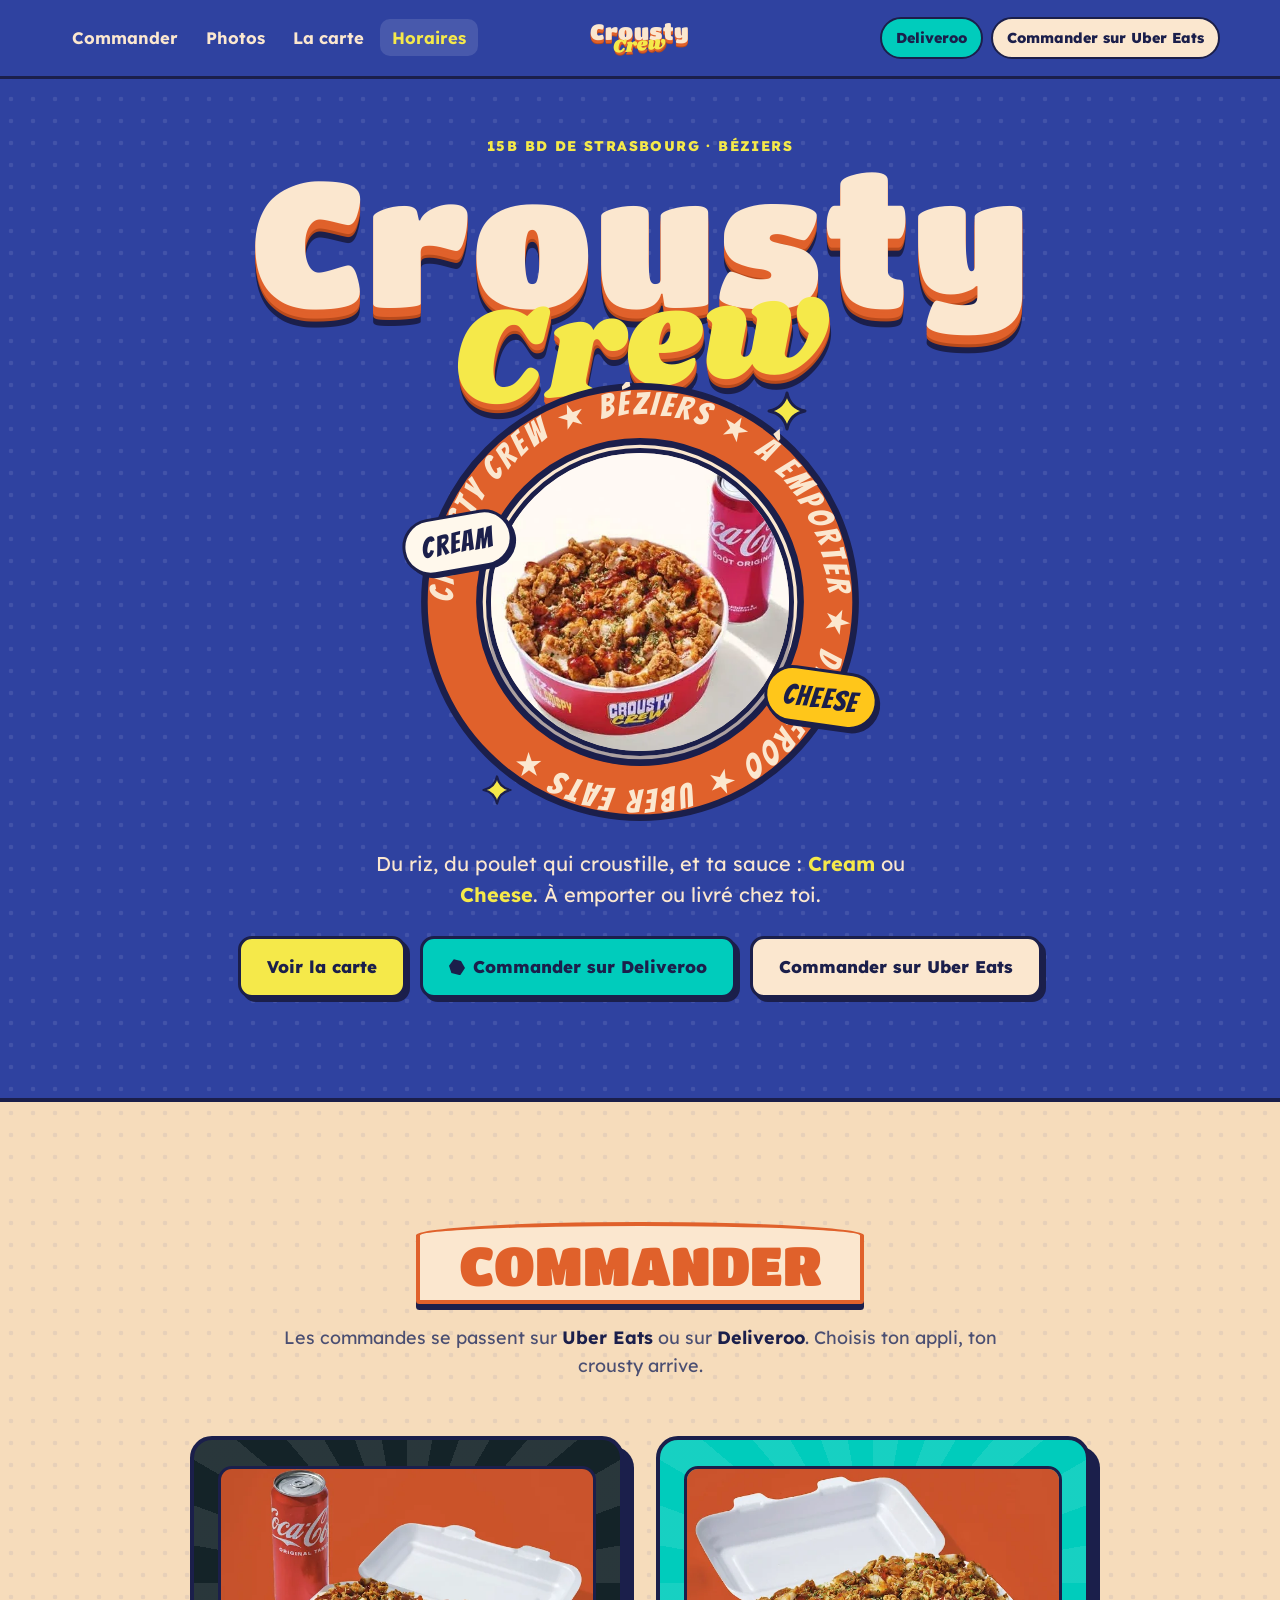
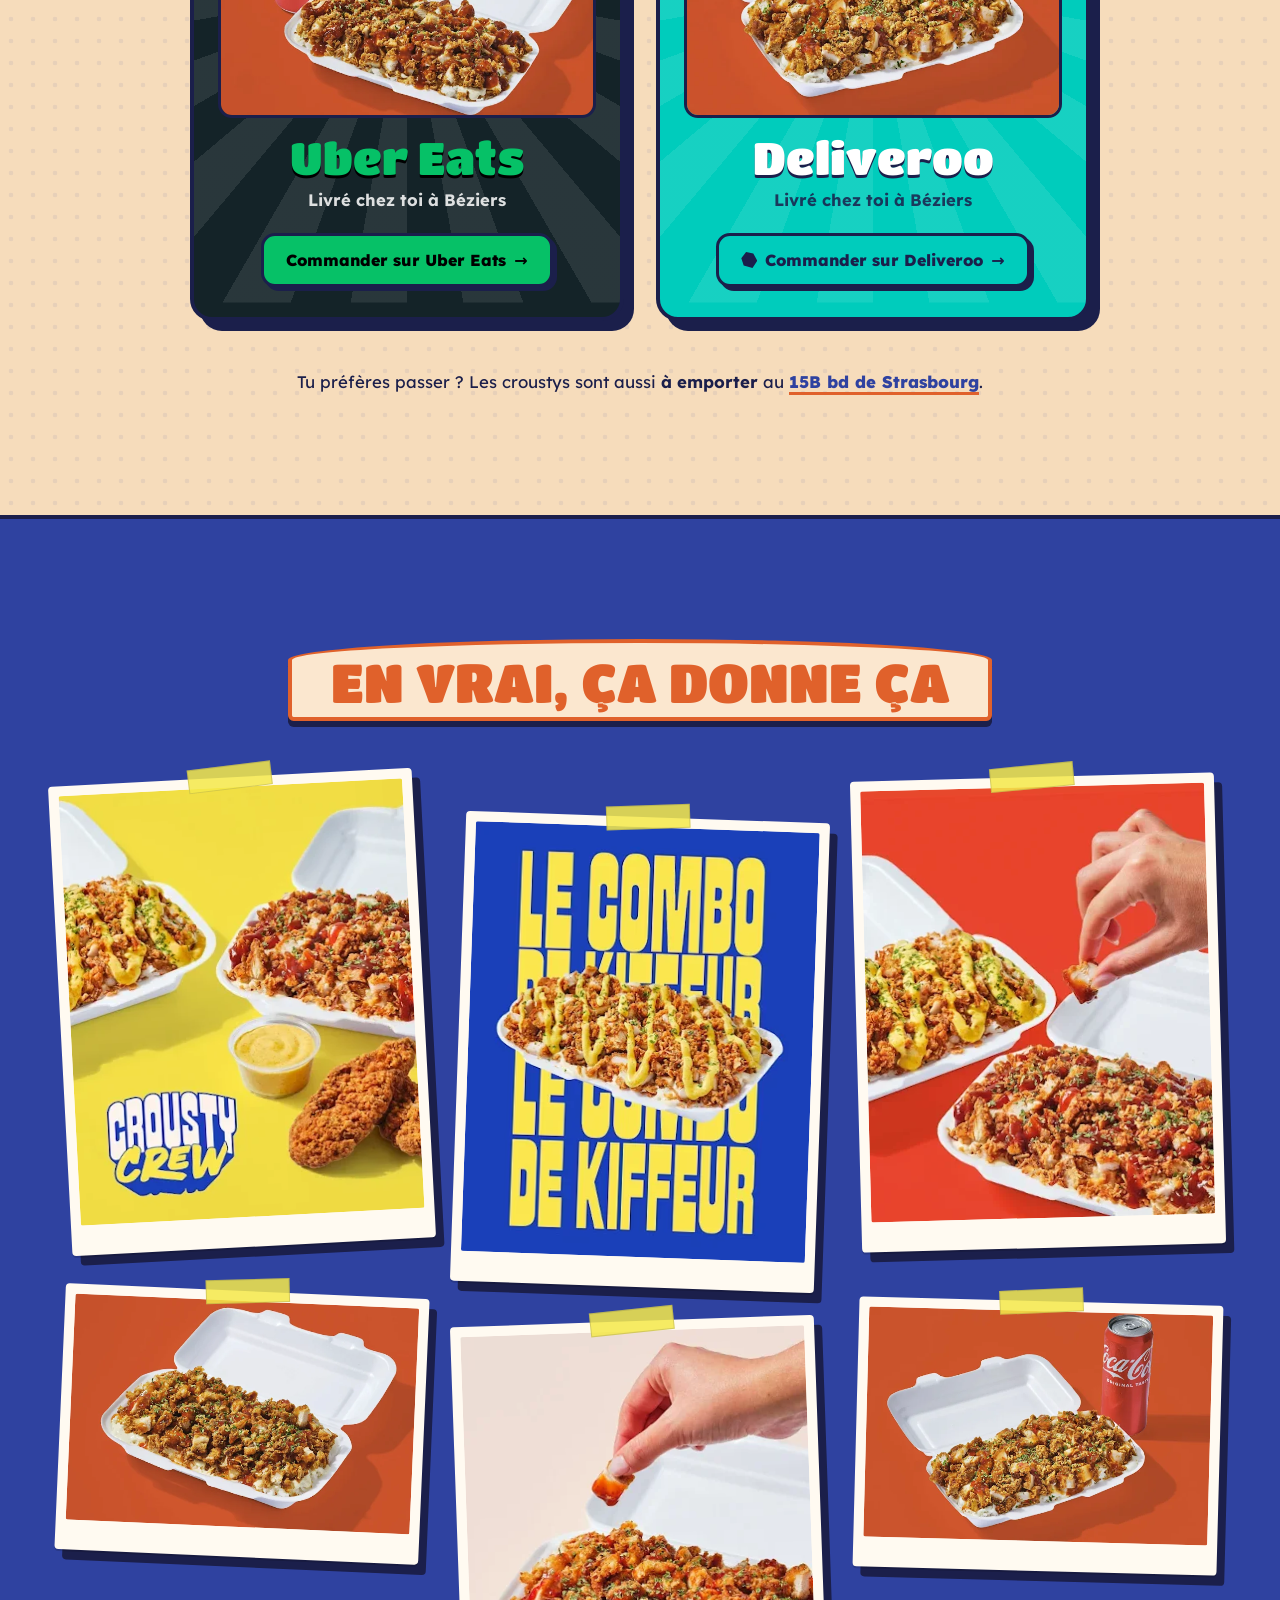
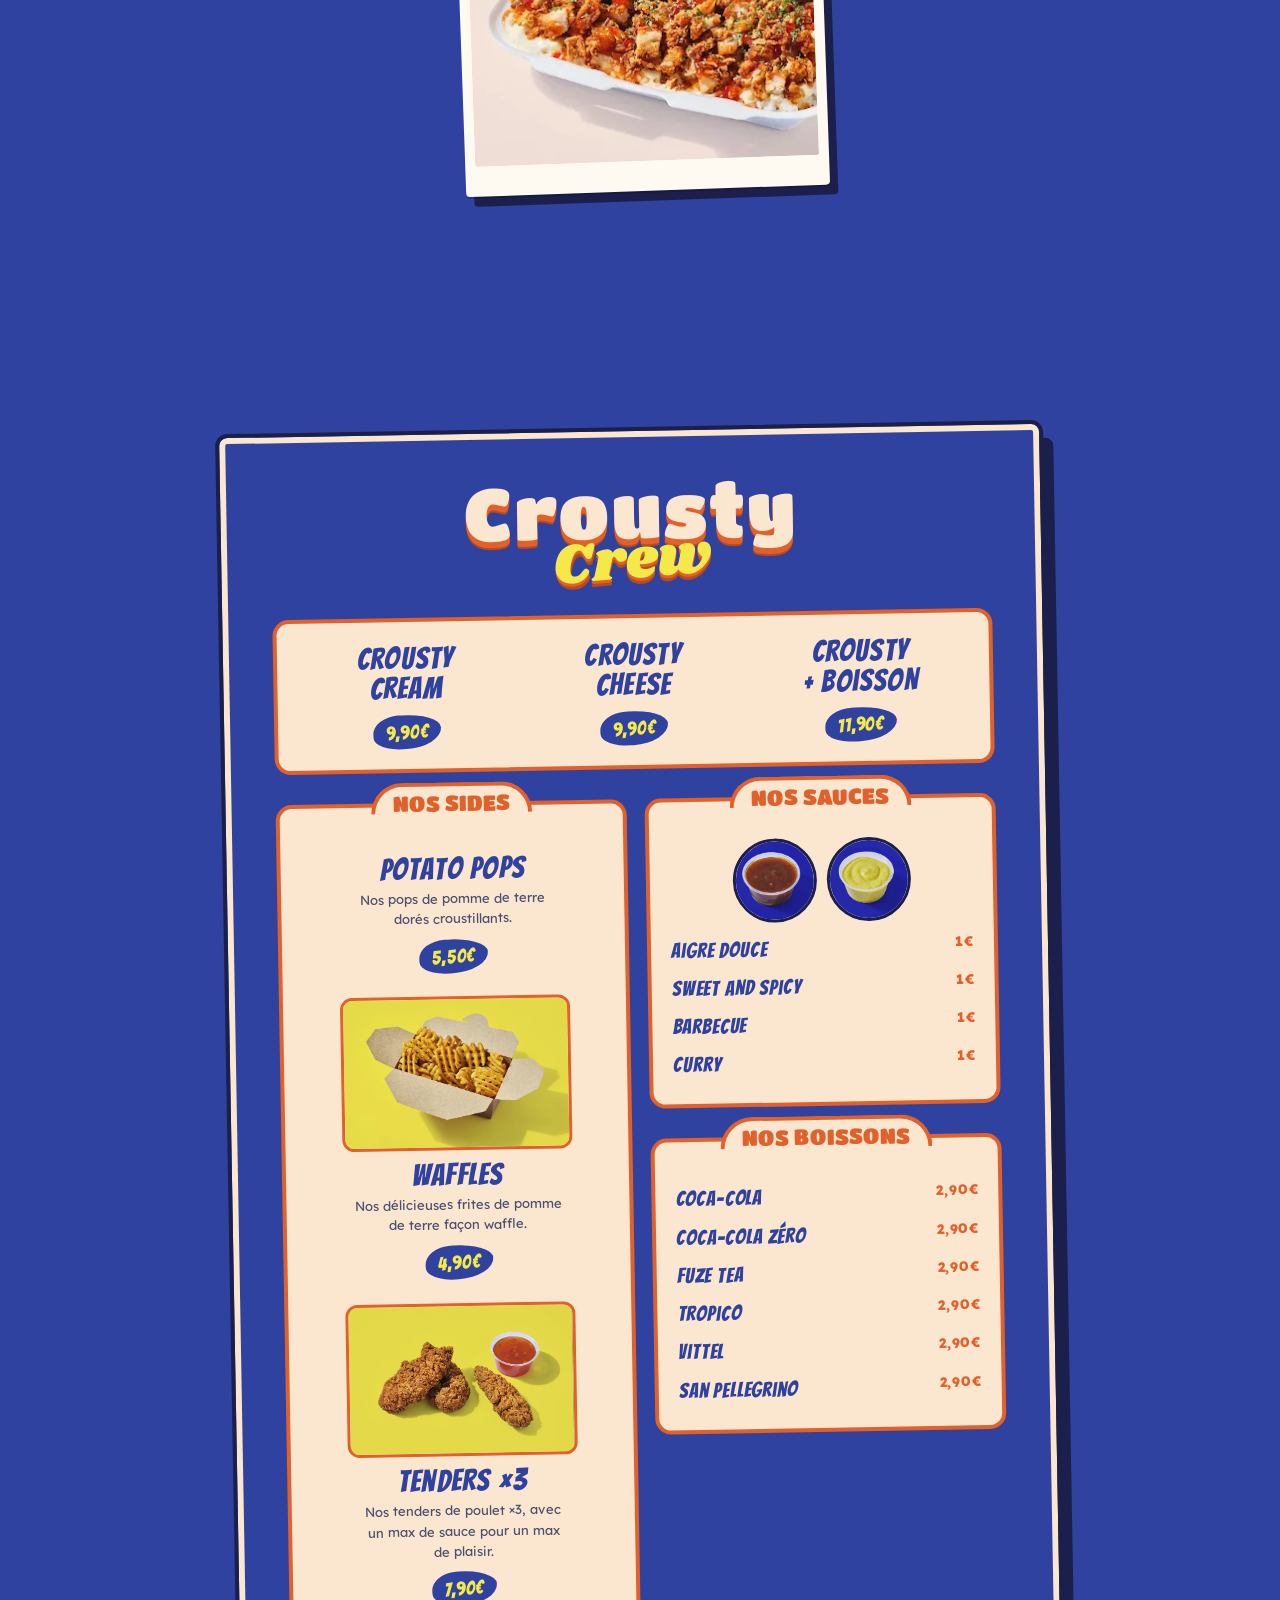
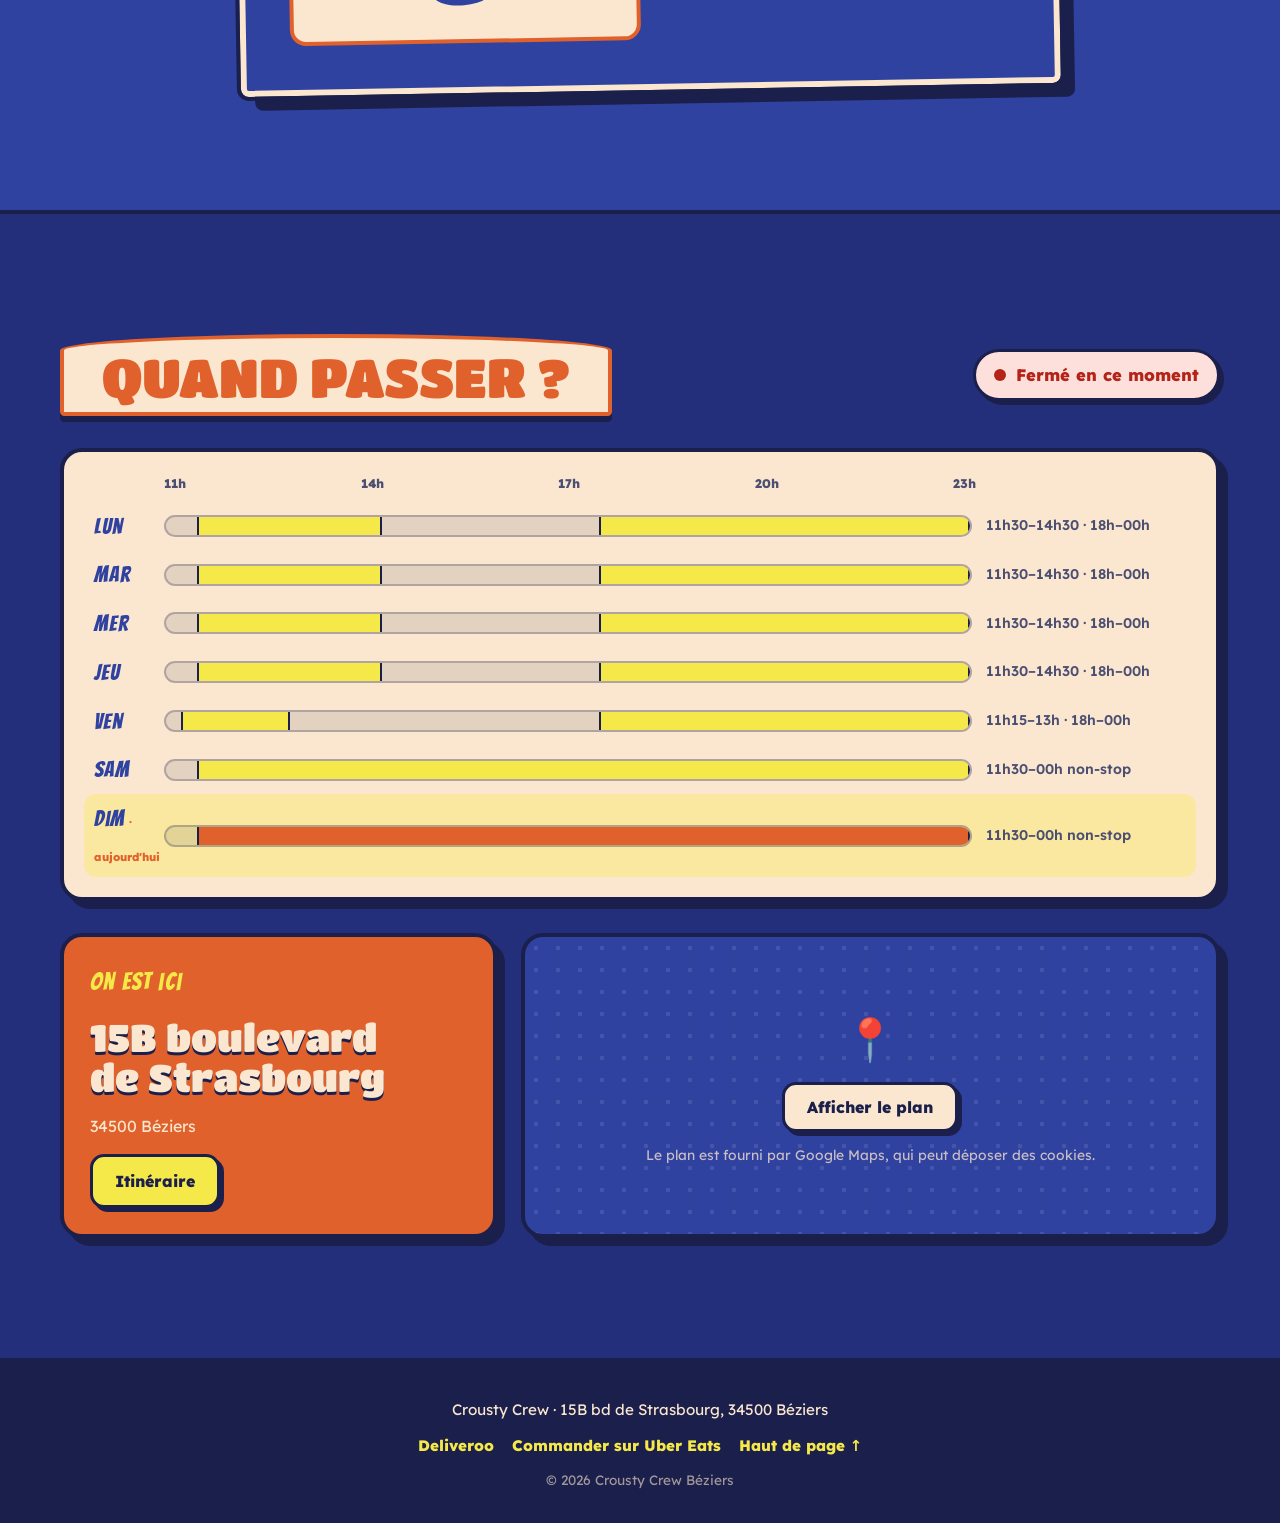
==== commit c0d22660: "Add files via upload" ====
--- a/index.html
+++ b/index.html
@@ -10,6 +10,7 @@
   <meta property="og:type" content="website">
   <meta property="og:locale" content="fr_FR">
   <meta property="og:title" content="Crousty Crew Béziers">
+  <meta property="og:image" content="images/bol-coca.webp">
   <meta property="og:description" content="Crousty Cream ou Cheese, sides et sauces. À commander sur Uber Eats ou Deliveroo. 15B bd de Strasbourg, Béziers.">
 
   <link rel="icon" href="data:image/svg+xml,%3Csvg xmlns='http://www.w3.org/2000/svg' viewBox='0 0 64 64'%3E%3Crect width='64' height='64' rx='14' fill='%232f42a0'/%3E%3Cpath d='M8 30h48c-2 18-12 26-24 26S10 48 8 30z' fill='%23e63a2e' stroke='%231b1f4b' stroke-width='3'/%3E%3Ccircle cx='22' cy='26' r='7' fill='%23e9973a' stroke='%231b1f4b' stroke-width='3'/%3E%3Ccircle cx='34' cy='22' r='8' fill='%23e9973a' stroke='%231b1f4b' stroke-width='3'/%3E%3Ccircle cx='45' cy='27' r='6' fill='%23e9973a' stroke='%231b1f4b' stroke-width='3'/%3E%3C/svg%3E">
@@ -95,6 +96,7 @@
     <nav class="top__nav" aria-label="Navigation principale">
       <ul class="top__links top__links--left" id="navLinks">
         <li><a href="#commander">Commander</a></li>
+        <li><a href="#photos">Photos</a></li>
         <li><a href="#carte">La carte</a></li>
         <li><a href="#horaires">Horaires</a></li>
       </ul>
@@ -123,7 +125,7 @@
           <circle cx="200" cy="200" r="146" fill="#fbe7cf" stroke="#1b1f4b" stroke-width="6"/>
           <text font-family="Bangers, Impact, sans-serif" font-size="30" letter-spacing="3" fill="#fbe7cf"><textPath href="#ringPath">CROUSTY CREW ★ BÉZIERS ★ À EMPORTER ★ DELIVEROO ★ UBER EATS ★</textPath></text>
         </svg>
-        <svg class="stage-hero__bowl sauce-cream" viewBox="0 0 240 210" role="img" aria-label="Un bol rouge Crousty Crew rempli de riz et de poulet croustillant"><use href="#bowl"/></svg>
+        <img class="stage-hero__photo" src="images/bol-coca.webp" width="665" height="440" alt="Un bol rouge Crousty Crew rempli de poulet croustillant, avec une canette de Coca-Cola" fetchpriority="high">
         <span class="tag tag--cream">Cream</span>
         <span class="tag tag--cheese">Cheese</span>
         <svg class="spark spark--a" aria-hidden="true"><use href="#spark"/></svg>
@@ -147,13 +149,13 @@
 
       <div class="order__grid">
         <a class="platform platform--uber" data-order="ubereats" href="https://www.ubereats.com/fr/store/crousty-crew-beziers/BfXI0BCmUoWS0sB-ZyaTMw" target="_blank" rel="noopener" data-reveal>
-          <svg class="platform__bowl sauce-cream" viewBox="0 0 240 210" aria-hidden="true"><use href="#bowl"/></svg>
+          <img class="platform__photo" src="images/crousty-coca.webp" width="680" height="437" alt="" loading="lazy">
           <span class="platform__name">Uber Eats</span>
           <span class="platform__info">Livré chez toi à Béziers</span>
           <span class="btn btn--uber">Commander sur Uber Eats <span aria-hidden="true">→</span></span>
         </a>
         <a class="platform platform--deliveroo" data-order="deliveroo" href="https://deliveroo.fr/fr/menu/beziers/la-chevaliere/crousty-crew-beziers" target="_blank" rel="noopener" data-reveal style="--d:.1s">
-          <svg class="platform__bowl sauce-cheese" viewBox="0 0 240 210" aria-hidden="true"><use href="#bowl"/></svg>
+          <img class="platform__photo" src="images/crousty-boite-2.webp" width="680" height="436" alt="" loading="lazy">
           <span class="platform__name">Deliveroo</span>
           <span class="platform__info">Livré chez toi à Béziers</span>
           <span class="btn btn--deliveroo">Commander sur Deliveroo <span aria-hidden="true">→</span></span>
@@ -161,6 +163,19 @@
       </div>
 
       <p class="order__note" data-reveal>Tu préfères passer ? Les croustys sont aussi <strong>à emporter</strong> au <a href="#horaires">15B bd de Strasbourg</a>.</p>
+    </section>
+
+    <!-- ===== Galerie : les vraies photos ===== -->
+    <section class="wall" id="photos" aria-labelledby="wall-title">
+      <h2 id="wall-title" class="tab-title" data-reveal>En vrai, ça donne ça</h2>
+      <div class="wall__grid">
+        <figure class="snap snap--a" data-reveal><img src="images/duo-logo.webp" width="408" height="510" alt="Deux box de crousty Crousty Crew avec des tenders et une sauce" loading="lazy"></figure>
+        <figure class="snap snap--b" data-reveal style="--d:.06s"><img src="images/combo-kiffeur.webp" width="408" height="510" alt="Affiche Le combo de kiffeur : une box de crousty nappée de sauce jaune" loading="lazy"></figure>
+        <figure class="snap snap--c" data-reveal style="--d:.12s"><img src="images/duo-main.webp" width="407" height="510" alt="Une main attrape un morceau de poulet croustillant dans une box" loading="lazy"></figure>
+        <figure class="snap snap--d" data-reveal style="--d:.18s"><img src="images/crousty-boite.webp" width="680" height="447" alt="Une box de crousty ouverte, poulet croustillant et sauce" loading="lazy"></figure>
+        <figure class="snap snap--e" data-reveal style="--d:.24s"><img src="images/crousty-main.webp" width="408" height="510" alt="Un morceau de crousty saucé pris à la main" loading="lazy"></figure>
+        <figure class="snap snap--f" data-reveal style="--d:.3s"><img src="images/crousty-coca-2.webp" width="680" height="454" alt="Une box de crousty avec une canette de Coca-Cola" loading="lazy"></figure>
+      </div>
     </section>
 
     <!-- ===== La carte, façon affiche ===== -->
@@ -179,12 +194,13 @@
           <div class="panel">
             <h3 class="panel__tab">Nos sides</h3>
             <div class="mp-side"><b>Potato Pops</b><span>Nos pops de pomme de terre dorés croustillants.</span><em>5,50€</em></div>
-            <div class="mp-side"><b>Waffles</b><span>Nos délicieuses frites de pomme de terre façon waffle.</span><em>4,90€</em></div>
-            <div class="mp-side"><b>Tenders ×3</b><span>Nos tenders de poulet ×3, avec un max de sauce pour un max de plaisir.</span><em>7,90€</em></div>
+            <div class="mp-side"><img class="mp-photo" src="images/waffles.webp" width="680" height="455" alt="Des waffles dorées dans une boîte en carton" loading="lazy"><b>Waffles</b><span>Nos délicieuses frites de pomme de terre façon waffle.</span><em>4,90€</em></div>
+            <div class="mp-side"><img class="mp-photo" src="images/tenders.webp" width="680" height="445" alt="Trois tenders de poulet panés avec une sauce" loading="lazy"><b>Tenders ×3</b><span>Nos tenders de poulet ×3, avec un max de sauce pour un max de plaisir.</span><em>7,90€</em></div>
           </div>
           <div class="menu-poster__stack">
             <div class="panel">
               <h3 class="panel__tab">Nos sauces</h3>
+              <div class="mp-sauces" aria-hidden="true"><img src="images/sauce-brune.webp" width="680" height="441" alt="" loading="lazy"><img src="images/sauce-jaune.webp" width="680" height="449" alt="" loading="lazy"></div>
               <ul class="mp-list"><li>Aigre douce <i>1€</i></li><li>Sweet and spicy <i>1€</i></li><li>Barbecue <i>1€</i></li><li>Curry <i>1€</i></li></ul>
             </div>
             <div class="panel">
--- a/style.css
+++ b/style.css
@@ -230,6 +230,65 @@
 .order__note { margin-top: clamp(32px, 4vw, 48px); font-size: 1.05rem; }
 .order__note a { font-weight: 800; color: var(--blue); text-decoration: underline; text-decoration-thickness: 3px; text-decoration-color: var(--orange); text-underline-offset: 4px; }
 
+/* ---------- Photos réelles ---------- */
+.stage-hero__photo {
+  position: absolute;
+  inset: 15%;
+  width: 70%; height: 70%;
+  object-fit: cover;
+  border-radius: 50%;
+  border: 5px solid var(--navy);
+  box-shadow: 0 10px 0 rgba(27, 31, 75, .35);
+  animation: float 3.4s ease-in-out infinite;
+}
+.platform__photo {
+  position: relative;
+  width: 100%;
+  height: auto;
+  aspect-ratio: 3 / 2;
+  object-fit: cover;
+  border-radius: 14px;
+  border: 3px solid var(--navy);
+  margin-bottom: 12px;
+  transition: transform .5s var(--ease);
+}
+.platform:hover .platform__photo { transform: scale(1.03) rotate(-1.5deg); }
+.mp-photo { display: block; width: 100%; height: auto; max-width: 230px; aspect-ratio: 3 / 2; object-fit: cover; border-radius: 12px; border: 3px solid var(--orange); margin: 0 auto 10px; }
+.mp-sauces { display: flex; justify-content: center; gap: 10px; margin-bottom: 8px; }
+.mp-sauces img { width: 84px; height: 84px; object-fit: cover; border-radius: 50%; border: 3px solid var(--navy); }
+
+/* ---------- Galerie façon photos épinglées ---------- */
+.wall { padding: clamp(80px, 10vw, 120px) max(var(--pad), calc((100% - var(--max)) / 2)); text-align: center; }
+.wall__grid { display: grid; grid-template-columns: repeat(3, 1fr); gap: clamp(18px, 3vw, 34px); margin-top: clamp(36px, 5vw, 56px); align-items: start; }
+.snap {
+  position: relative;
+  background: #fffaf1;
+  padding: 10px 10px 30px;
+  border-radius: 4px;
+  box-shadow: 0 2px 0 rgba(0, 0, 0, .15), 8px 10px 0 var(--navy);
+  transform: rotate(var(--r, -2deg));
+  transition: transform .4s var(--ease), box-shadow .4s var(--ease);
+}
+.snap::before {   /* bout de scotch */
+  content: "";
+  position: absolute;
+  top: -12px; left: 50%;
+  width: 84px; height: 24px;
+  background: rgba(245, 233, 74, .85);
+  border: 1px solid rgba(27, 31, 75, .15);
+  transform: translateX(-50%) rotate(-4deg);
+}
+.snap img { width: 100%; height: auto; display: block; border-radius: 2px; }
+.snap:hover { transform: rotate(0) scale(1.04); z-index: 2; box-shadow: 0 2px 0 rgba(0, 0, 0, .15), 12px 14px 0 var(--navy); }
+.snap--a { --r: -3deg; }
+.snap--b { --r: 2deg; margin-top: 40px; }
+.snap--c { --r: -1.5deg; }
+.snap--d { --r: 2.5deg; margin-top: -30px; }
+.snap--e { --r: -2deg; }
+.snap--f { --r: 1.5deg; margin-top: -20px; }
+.snap[data-reveal].in { transform: rotate(var(--r, -2deg)); }
+.snap[data-reveal].in:hover { transform: rotate(0) scale(1.04); }
+
 /* ---------- La carte, façon affiche ---------- */
 .menu-wrap { padding: clamp(80px, 10vw, 120px) var(--pad); }
 .menu-poster {
@@ -311,6 +370,8 @@
 }
 
 @media (max-width: 860px) {
+  .wall__grid { grid-template-columns: 1fr 1fr; }
+  .snap--d { margin-top: 0; }
   .top__nav { grid-template-columns: auto 1fr auto; }
   .logo { grid-column: 1; grid-row: 1; justify-self: start; }
   .top__order { display: none; }
@@ -335,7 +396,7 @@
   .fab__btn {
     width: 92px; height: 92px; border-radius: 50%;
     border: 4px solid var(--navy); background: var(--yellow); color: var(--navy);
-    font-family: var(--brush); font-size: 1.2rem; letter-spacing: .04em;
+    font-family: var(--brush); font-size: 1.05rem; letter-spacing: .02em; padding: 0;
     box-shadow: 4px 4px 0 var(--navy);
     cursor: pointer;
     transform: rotate(-8deg);
@@ -344,11 +405,17 @@
   .fab__btn[aria-expanded="true"] { transform: rotate(0) scale(.92); background: var(--cream); }
   .fab__menu { position: absolute; right: 0; bottom: 104px; display: grid; gap: 10px; min-width: 240px; }
   .fab__menu .btn { padding-inline: 12px; white-space: nowrap; font-size: .95rem; }
+  .fab__menu[hidden] { display: none; }
   .fab__menu:not([hidden]) { animation: fabIn .35s var(--ease); }
   @keyframes fabIn { from { opacity: 0; transform: translateY(14px) scale(.95); } }
 }
 
 @media (max-width: 600px) {
+  .wall__grid { grid-template-columns: 1fr 1fr; gap: 16px; }
+  .snap { padding: 6px 6px 18px; box-shadow: 0 2px 0 rgba(0,0,0,.15), 5px 6px 0 var(--navy); }
+  .snap--b, .snap--d, .snap--f { margin-top: 0; }
+  .snap::before { width: 56px; height: 18px; top: -9px; }
+  .mp-sauces img { width: 70px; height: 70px; }
   .order__grid { grid-template-columns: 1fr; }
   .platform .btn { white-space: normal; }
   .poster__cta .btn { flex: 1 1 100%; }
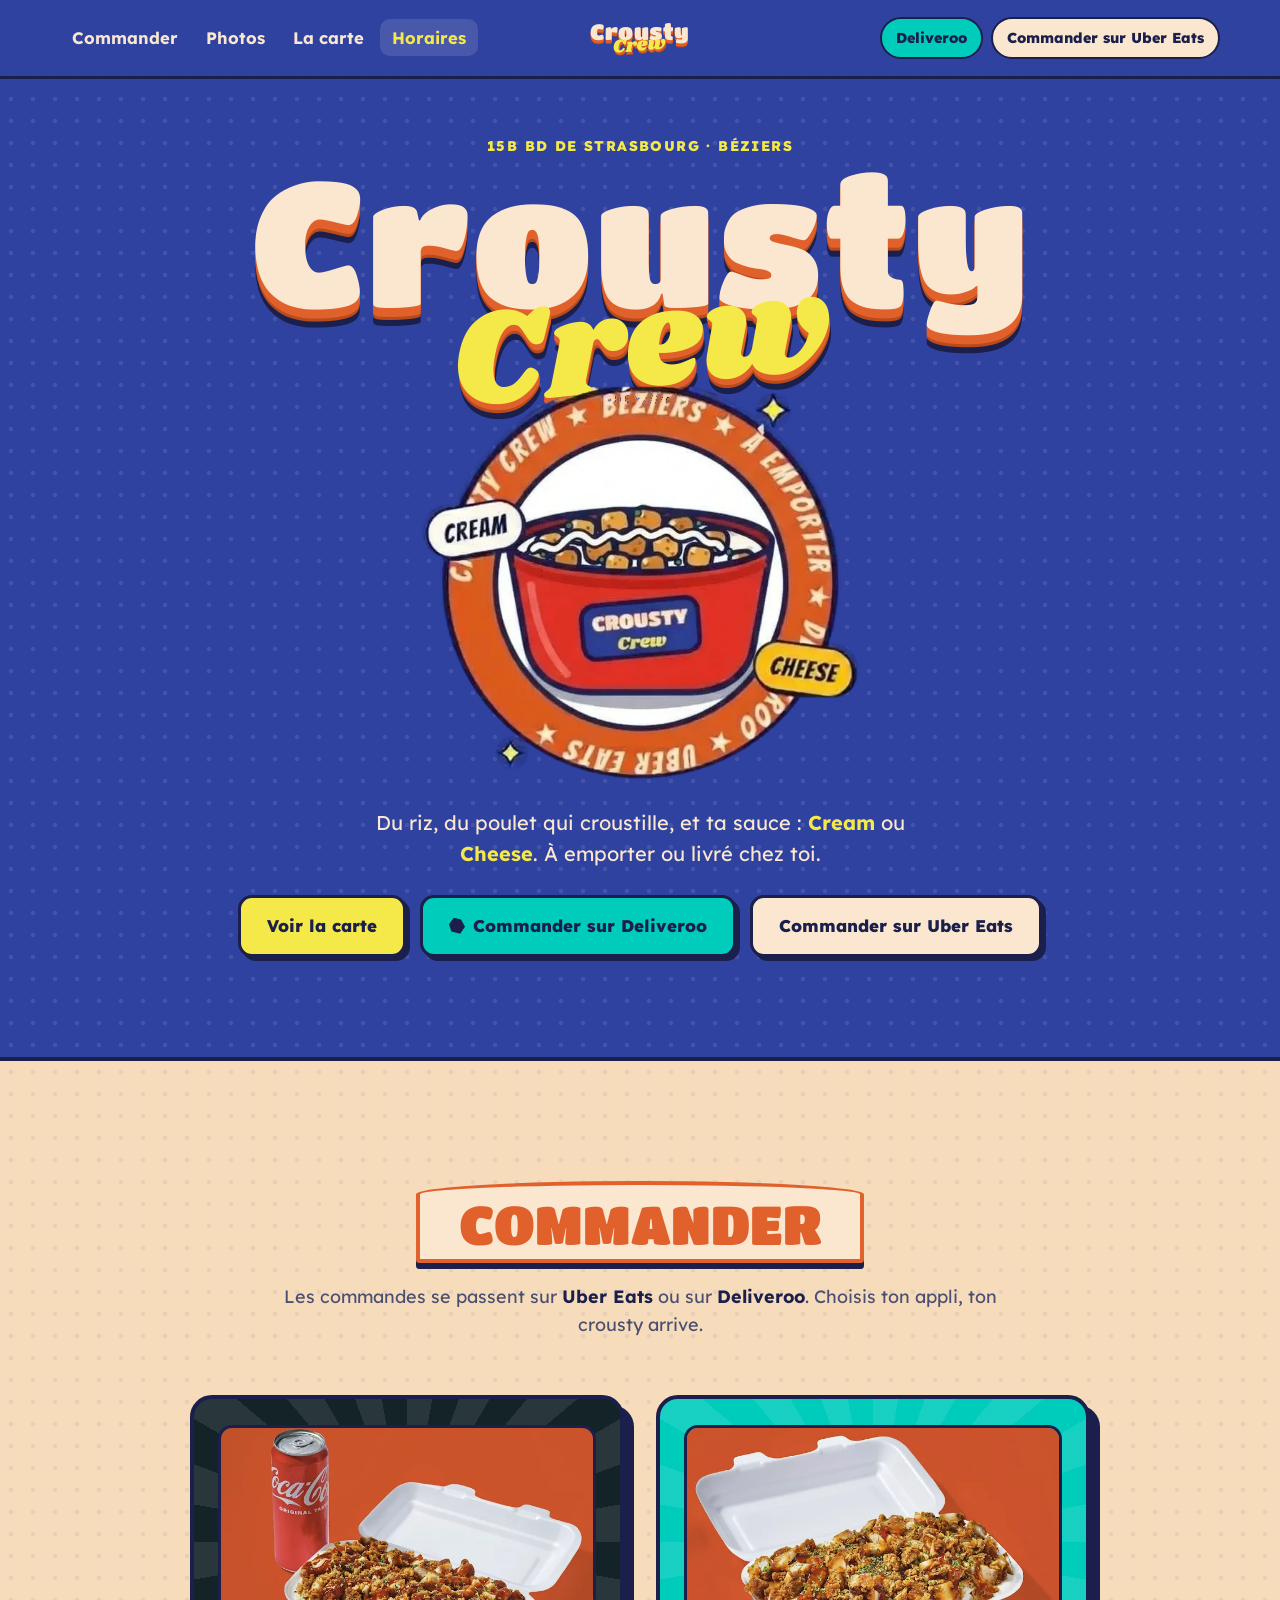
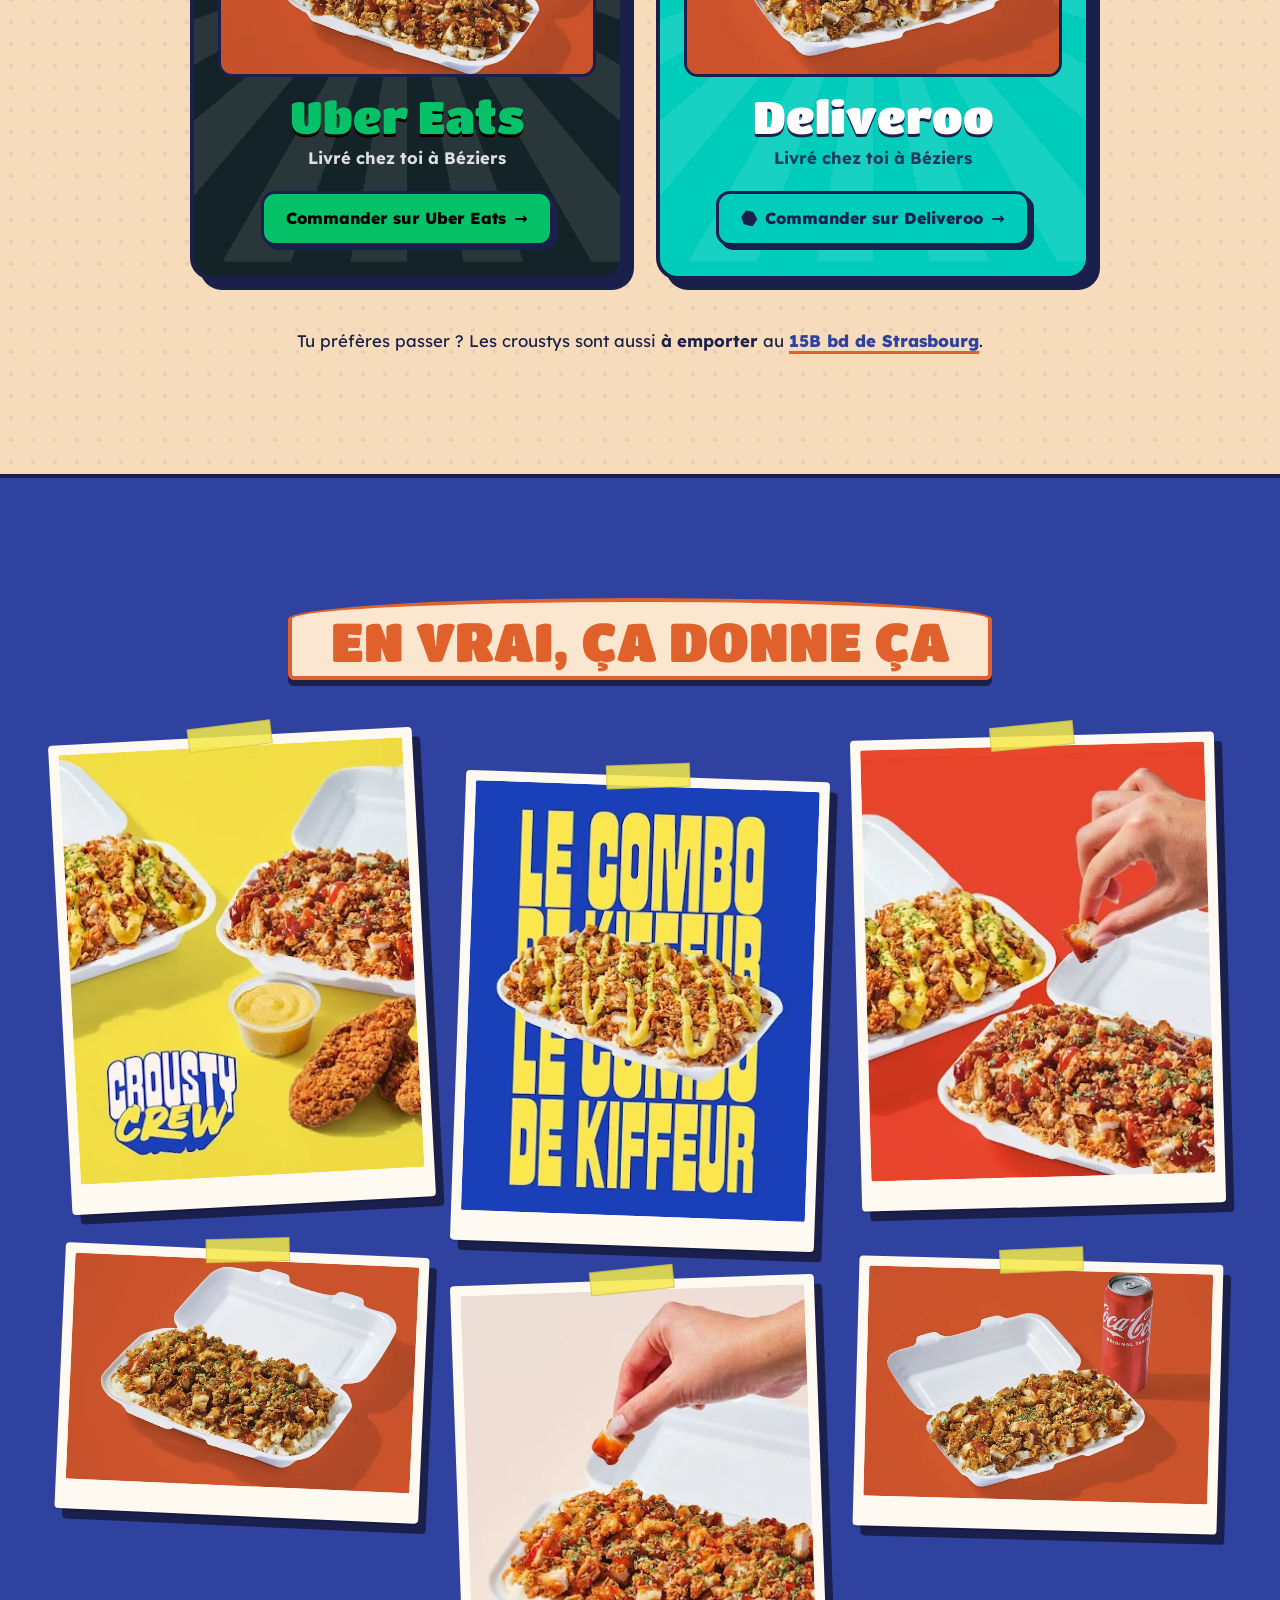
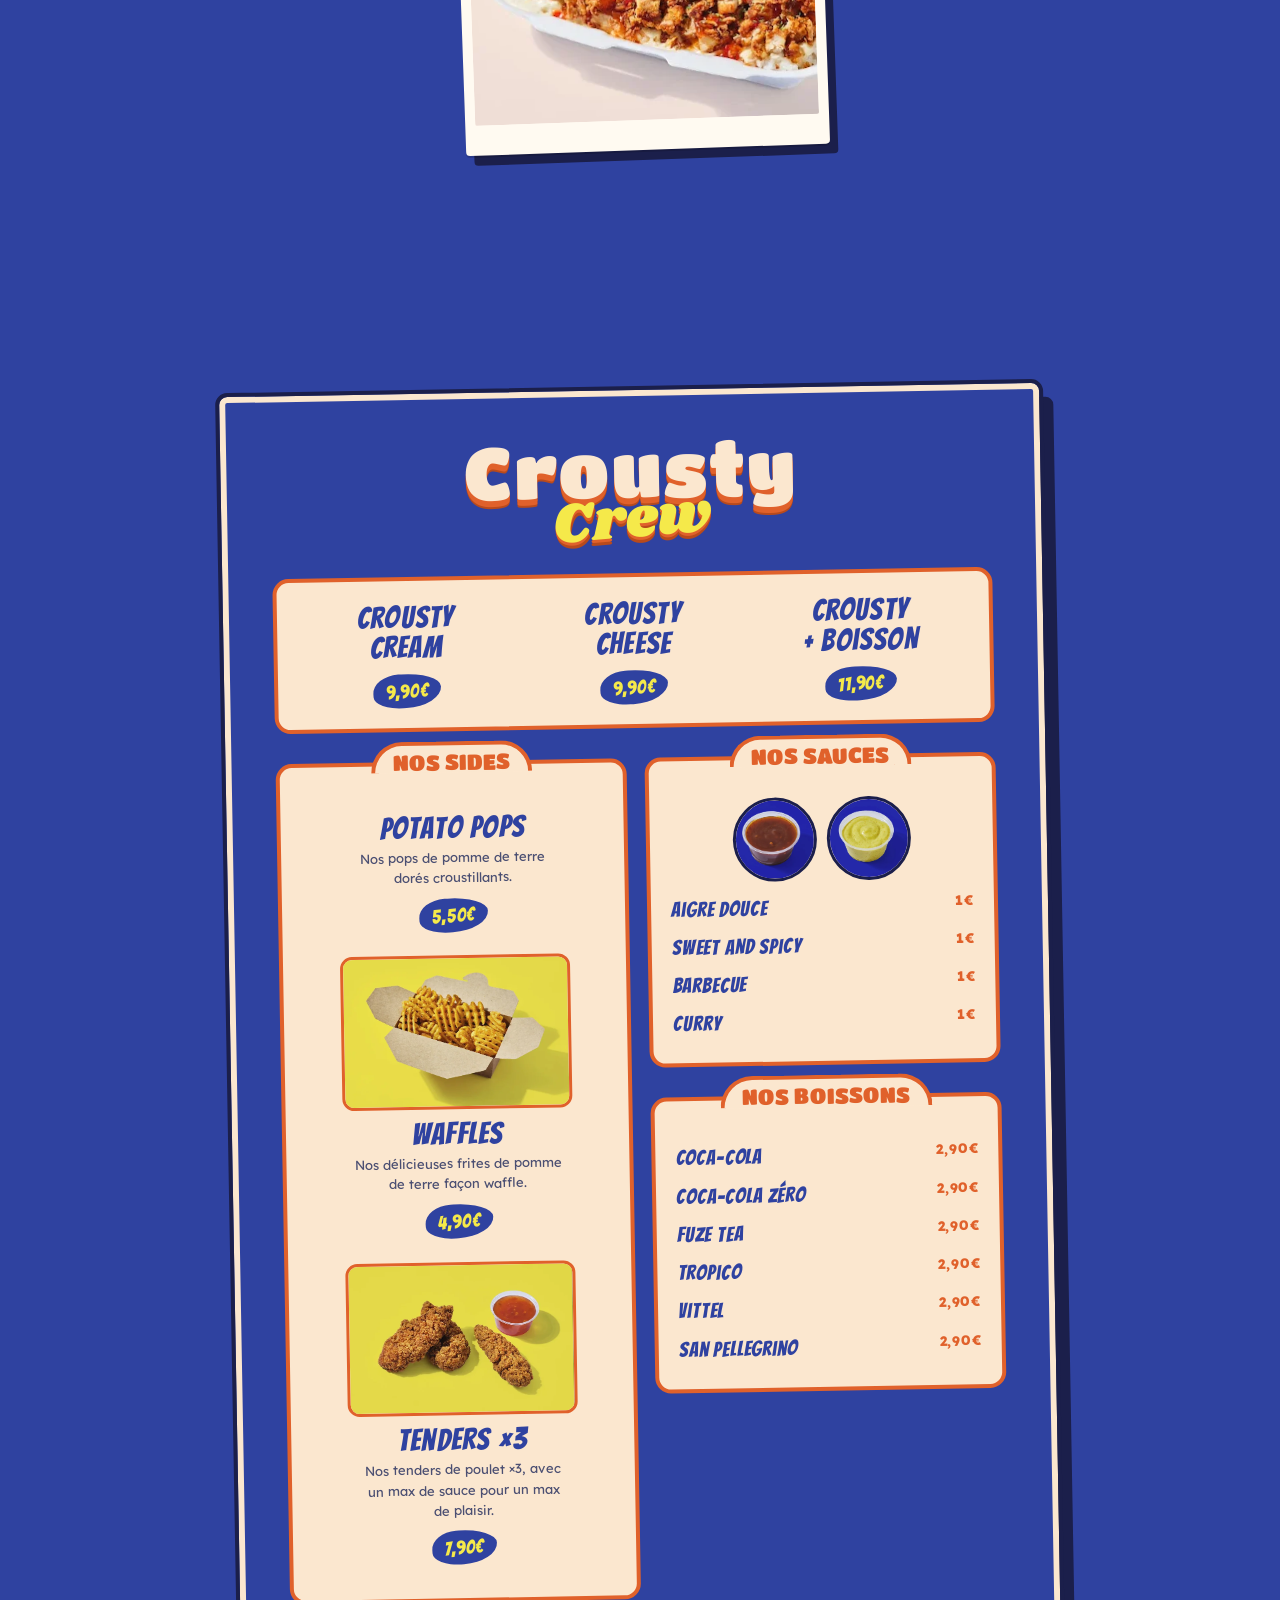
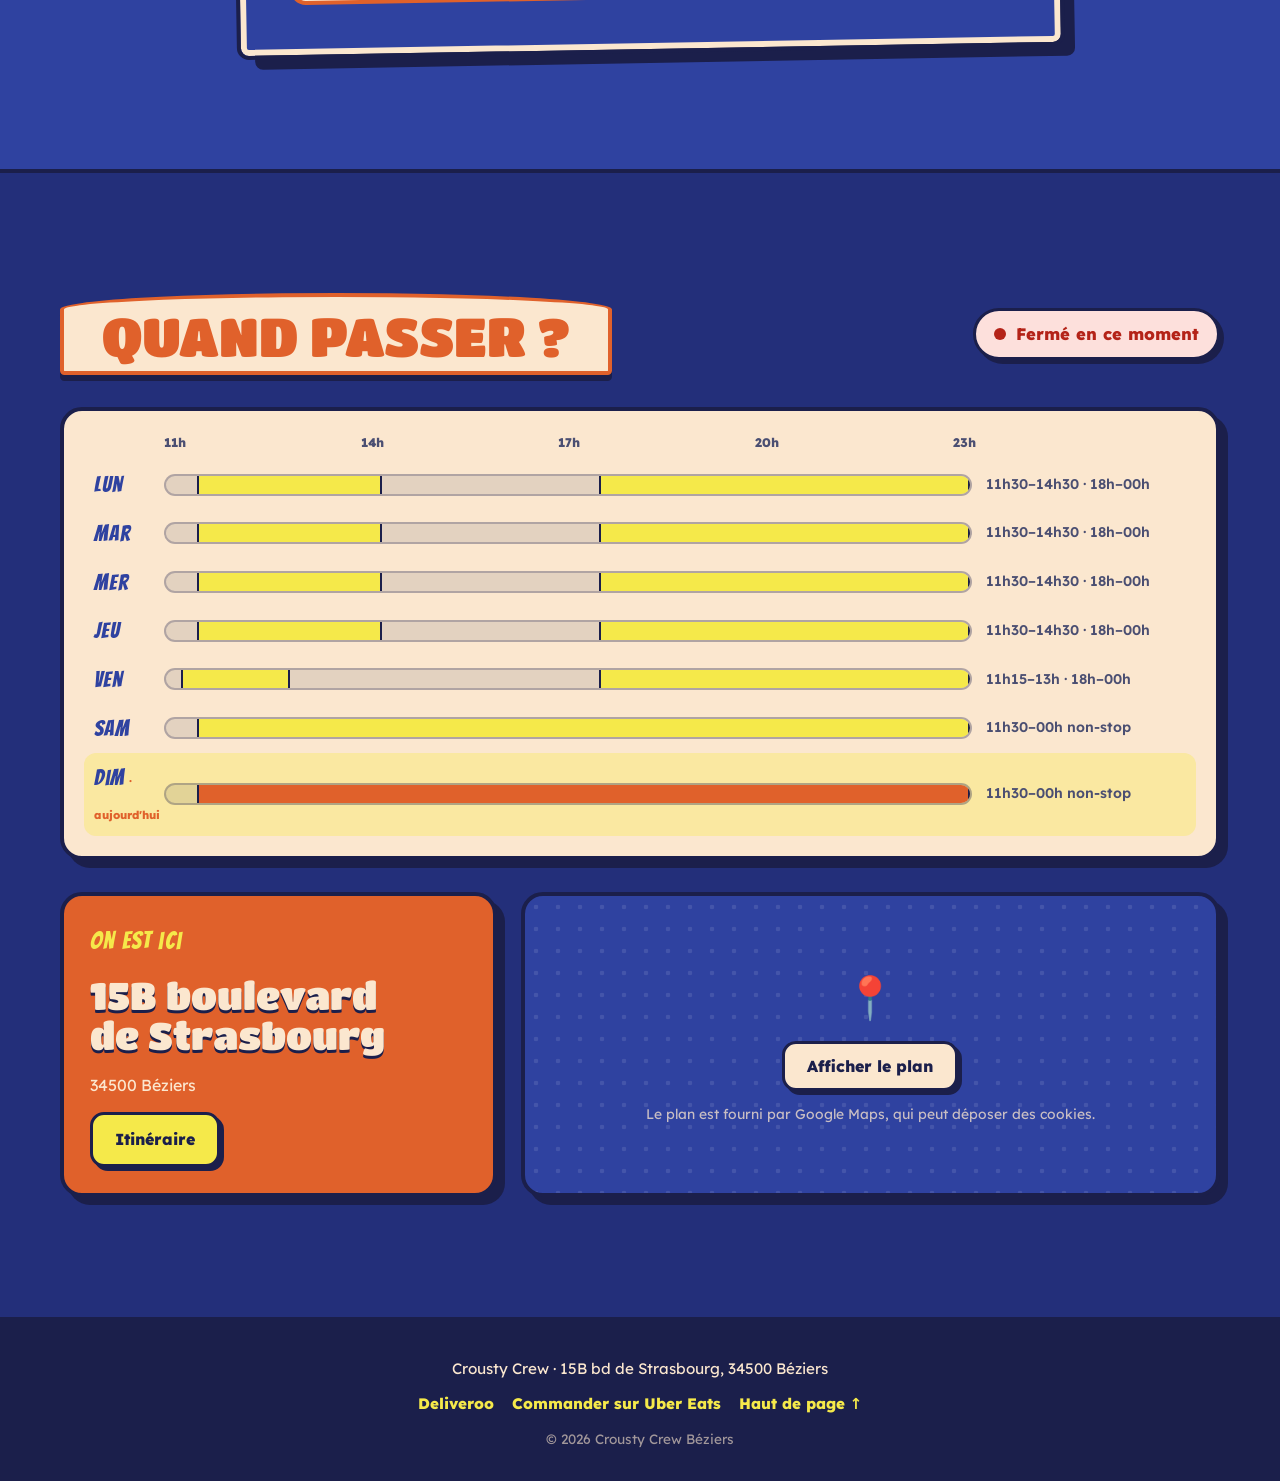
==== commit 5442df89: "Add files via upload" ====
--- a/index.html
+++ b/index.html
@@ -10,7 +10,6 @@
   <meta property="og:type" content="website">
   <meta property="og:locale" content="fr_FR">
   <meta property="og:title" content="Crousty Crew Béziers">
-  <meta property="og:image" content="images/bol-coca.webp">
   <meta property="og:description" content="Crousty Cream ou Cheese, sides et sauces. À commander sur Uber Eats ou Deliveroo. 15B bd de Strasbourg, Béziers.">
 
   <link rel="icon" href="data:image/svg+xml,%3Csvg xmlns='http://www.w3.org/2000/svg' viewBox='0 0 64 64'%3E%3Crect width='64' height='64' rx='14' fill='%232f42a0'/%3E%3Cpath d='M8 30h48c-2 18-12 26-24 26S10 48 8 30z' fill='%23e63a2e' stroke='%231b1f4b' stroke-width='3'/%3E%3Ccircle cx='22' cy='26' r='7' fill='%23e9973a' stroke='%231b1f4b' stroke-width='3'/%3E%3Ccircle cx='34' cy='22' r='8' fill='%23e9973a' stroke='%231b1f4b' stroke-width='3'/%3E%3Ccircle cx='45' cy='27' r='6' fill='%23e9973a' stroke='%231b1f4b' stroke-width='3'/%3E%3C/svg%3E">
@@ -50,31 +49,47 @@
     <defs>
       <!-- Le bol rouge Crousty Crew. La sauce prend la couleur "color" de l'élément qui l'utilise. -->
       <symbol id="bowl" viewBox="0 0 240 210">
-        <g transform="translate(120 100) scale(1.22 1.5) translate(-120 -100)">
-          <g stroke="#1b1f4b" stroke-width="4" stroke-linejoin="round">
-            <path d="M36 92c-4-12 6-20 16-16 4-10 18-12 24-2 6-8 20-6 22 4 8-6 20-2 20 8 8-8 22-4 22 6 8-6 22-2 22 8 10-4 20 4 18 14-2 6-8 8-14 8H48c-8 0-14-4-12-10z" fill="#d9822b"/>
-            <path d="M58 78c-2-10 8-16 16-12 6 4 6 14-2 18-6 2-12 0-14-6z" fill="#eda046"/>
-            <path d="M92 70c0-10 12-14 18-8 6 6 2 16-6 18-8 1-12-4-12-10z" fill="#eaa044"/>
-            <path d="M128 74c0-10 12-14 18-8 6 6 2 16-6 18-8 1-12-4-12-10z" fill="#e6963c"/>
-            <path d="M160 80c0-8 10-12 16-6 5 5 2 13-5 15-7 1-11-3-11-9z" fill="#eda046"/>
-            <path d="M76 88c-1-8 8-12 14-8 5 4 3 12-3 14-6 1-10-1-11-6z" fill="#e6963c"/>
-            <path d="M112 86c-1-8 8-12 14-8 5 4 3 12-3 14-6 1-10-1-11-6z" fill="#eda046"/>
-            <path d="M146 90c-1-8 8-12 14-8 5 4 3 12-3 14-6 1-10-1-11-6z" fill="#e6963c"/>
+        <defs><clipPath id="bowlMouth"><path d="M16 76A104 22 0 0 0 224 76V44H16z"/></clipPath></defs>
+        <!-- intérieur du pot -->
+        <ellipse cx="120" cy="76" rx="104" ry="22" fill="#b3231b" stroke="#1b1f4b" stroke-width="5"/>
+        <g clip-path="url(#bowlMouth)">
+          <!-- riz -->
+          <path d="M18 82C34 56 206 56 222 82C196 104 44 104 18 82z" fill="#fff7e8" stroke="#1b1f4b" stroke-width="3"/>
+          <!-- dés de poulet -->
+          <g>
+            <g transform="rotate(10 120 66)"><rect x="109.0" y="56.5" width="22.1" height="18.9" rx="6.8" fill="#e48f36" stroke="#1b1f4b" stroke-width="3.2"/><g fill="#a95b14"><circle cx="119.3" cy="67.9" r="1.6"/><circle cx="119.5" cy="67.3" r="1.4"/><circle cx="115.4" cy="67.4" r="1.4"/></g><circle cx="114.5" cy="61.3" r="2.4" fill="#ffe2ad"/></g>
+            <g transform="rotate(-6 94 67)"><rect x="83.0" y="57.5" width="22.1" height="18.9" rx="6.8" fill="#eea445" stroke="#1b1f4b" stroke-width="3.2"/><g fill="#a95b14"><circle cx="98.3" cy="64.2" r="1.2"/><circle cx="88.0" cy="71.4" r="1.5"/><circle cx="87.3" cy="73.1" r="1.7"/></g><circle cx="88.5" cy="62.3" r="2.4" fill="#ffe2ad"/></g>
+            <g transform="rotate(-8 146 67)"><rect x="135.0" y="57.5" width="22.1" height="18.9" rx="6.8" fill="#d9822b" stroke="#1b1f4b" stroke-width="3.2"/><g fill="#a95b14"><circle cx="148.3" cy="69.4" r="1.1"/><circle cx="138.9" cy="68.5" r="1.0"/><circle cx="141.4" cy="65.7" r="1.0"/></g><circle cx="140.5" cy="62.3" r="2.4" fill="#ffe2ad"/></g>
+            <g transform="rotate(8 68 72)"><rect x="57.5" y="63.0" width="21.0" height="18.0" rx="6.5" fill="#f0ad4e" stroke="#1b1f4b" stroke-width="3.2"/><g fill="#a95b14"><circle cx="67.5" cy="72.6" r="1.6"/><circle cx="68.3" cy="74.5" r="1.3"/><circle cx="70.3" cy="72.8" r="1.2"/></g><circle cx="62.8" cy="67.5" r="2.3" fill="#ffe2ad"/></g>
+            <g transform="rotate(6 172 72)"><rect x="161.5" y="63.0" width="21.0" height="18.0" rx="6.5" fill="#e48f36" stroke="#1b1f4b" stroke-width="3.2"/><g fill="#a95b14"><circle cx="179.0" cy="78.0" r="1.6"/><circle cx="174.9" cy="71.4" r="1.2"/><circle cx="169.0" cy="69.1" r="1.5"/></g><circle cx="166.8" cy="67.5" r="2.3" fill="#ffe2ad"/></g>
+            <g transform="rotate(-10 44 80)"><rect x="34.5" y="71.9" width="18.9" height="16.2" rx="5.9" fill="#eea445" stroke="#1b1f4b" stroke-width="3.2"/><g fill="#a95b14"><circle cx="42.7" cy="84.1" r="1.3"/><circle cx="49.8" cy="84.1" r="1.0"/><circle cx="40.3" cy="84.6" r="1.3"/></g><circle cx="39.3" cy="76.0" r="2.1" fill="#ffe2ad"/></g>
+            <g transform="rotate(-6 196 80)"><rect x="186.6" y="71.9" width="18.9" height="16.2" rx="5.9" fill="#d9822b" stroke="#1b1f4b" stroke-width="3.2"/><g fill="#a95b14"><circle cx="202.1" cy="80.2" r="1.1"/><circle cx="197.6" cy="83.5" r="1.2"/><circle cx="190.8" cy="79.6" r="1.7"/></g><circle cx="191.3" cy="76.0" r="2.1" fill="#ffe2ad"/></g>
+            <g transform="rotate(4 108 81)"><rect x="97.0" y="71.5" width="22.1" height="18.9" rx="6.8" fill="#f0ad4e" stroke="#1b1f4b" stroke-width="3.2"/><g fill="#a95b14"><circle cx="111.8" cy="78.4" r="1.2"/><circle cx="102.1" cy="77.8" r="1.6"/><circle cx="103.3" cy="82.9" r="1.3"/></g><circle cx="102.5" cy="76.3" r="2.4" fill="#ffe2ad"/></g>
+            <g transform="rotate(-6 134 81)"><rect x="123.0" y="71.5" width="22.1" height="18.9" rx="6.8" fill="#e48f36" stroke="#1b1f4b" stroke-width="3.2"/><g fill="#a95b14"><circle cx="129.5" cy="84.6" r="1.1"/><circle cx="136.1" cy="78.4" r="1.3"/><circle cx="129.8" cy="79.9" r="1.7"/></g><circle cx="128.5" cy="76.3" r="2.4" fill="#ffe2ad"/></g>
+            <g transform="rotate(-10 82 84)"><rect x="71.5" y="75.0" width="21.0" height="18.0" rx="6.5" fill="#eea445" stroke="#1b1f4b" stroke-width="3.2"/><g fill="#a95b14"><circle cx="86.2" cy="83.3" r="1.6"/><circle cx="77.9" cy="84.2" r="1.6"/><circle cx="84.0" cy="81.4" r="1.7"/></g><circle cx="76.8" cy="79.5" r="2.3" fill="#ffe2ad"/></g>
+            <g transform="rotate(10 160 84)"><rect x="149.5" y="75.0" width="21.0" height="18.0" rx="6.5" fill="#d9822b" stroke="#1b1f4b" stroke-width="3.2"/><g fill="#a95b14"><circle cx="156.0" cy="82.9" r="1.5"/><circle cx="157.6" cy="83.2" r="1.1"/><circle cx="154.3" cy="86.0" r="1.2"/></g><circle cx="154.8" cy="79.5" r="2.3" fill="#ffe2ad"/></g>
+            <g transform="rotate(6 56 90)"><rect x="46.0" y="81.5" width="19.9" height="17.1" rx="6.2" fill="#f0ad4e" stroke="#1b1f4b" stroke-width="3.2"/><g fill="#a95b14"><circle cx="57.3" cy="90.0" r="1.3"/><circle cx="62.1" cy="91.0" r="1.4"/><circle cx="60.9" cy="88.2" r="1.1"/></g><circle cx="51.0" cy="85.7" r="2.2" fill="#ffe2ad"/></g>
+            <g transform="rotate(-4 186 90)"><rect x="176.0" y="81.5" width="19.9" height="17.1" rx="6.2" fill="#e48f36" stroke="#1b1f4b" stroke-width="3.2"/><g fill="#a95b14"><circle cx="191.4" cy="94.0" r="1.2"/><circle cx="181.9" cy="93.3" r="1.7"/><circle cx="182.0" cy="95.2" r="1.6"/></g><circle cx="181.0" cy="85.7" r="2.2" fill="#ffe2ad"/></g>
+            <g transform="rotate(8 96 94)"><rect x="86.0" y="85.5" width="19.9" height="17.1" rx="6.2" fill="#eea445" stroke="#1b1f4b" stroke-width="3.2"/><g fill="#a95b14"><circle cx="97.4" cy="94.4" r="1.1"/><circle cx="89.9" cy="99.4" r="1.2"/><circle cx="98.7" cy="92.9" r="1.6"/></g><circle cx="91.0" cy="89.7" r="2.2" fill="#ffe2ad"/></g>
+            <g transform="rotate(6 150 94)"><rect x="140.6" y="85.9" width="18.9" height="16.2" rx="5.9" fill="#d9822b" stroke="#1b1f4b" stroke-width="3.2"/><g fill="#a95b14"><circle cx="151.2" cy="93.3" r="1.1"/><circle cx="152.8" cy="91.4" r="1.2"/><circle cx="150.7" cy="98.1" r="1.4"/></g><circle cx="145.3" cy="90.0" r="2.1" fill="#ffe2ad"/></g>
+            <g transform="rotate(-8 124 95)"><rect x="114.0" y="86.5" width="19.9" height="17.1" rx="6.2" fill="#f0ad4e" stroke="#1b1f4b" stroke-width="3.2"/><g fill="#a95b14"><circle cx="121.1" cy="99.9" r="1.1"/><circle cx="117.6" cy="94.0" r="1.3"/><circle cx="118.2" cy="93.2" r="1.3"/></g><circle cx="119.0" cy="90.7" r="2.2" fill="#ffe2ad"/></g>
+            <g transform="rotate(-4 70 96)"><rect x="61.1" y="88.3" width="17.8" height="15.3" rx="5.5" fill="#e48f36" stroke="#1b1f4b" stroke-width="3.2"/><g fill="#a95b14"><circle cx="70.9" cy="94.0" r="1.3"/><circle cx="74.7" cy="100.9" r="1.5"/><circle cx="72.3" cy="97.7" r="1.1"/></g><circle cx="65.5" cy="92.2" r="2.0" fill="#ffe2ad"/></g>
+            <g transform="rotate(4 176 96)"><rect x="167.1" y="88.3" width="17.8" height="15.3" rx="5.5" fill="#eea445" stroke="#1b1f4b" stroke-width="3.2"/><g fill="#a95b14"><circle cx="170.5" cy="93.1" r="1.6"/><circle cx="178.4" cy="100.8" r="1.0"/><circle cx="177.6" cy="96.9" r="1.5"/></g><circle cx="171.5" cy="92.2" r="2.0" fill="#ffe2ad"/></g>
           </g>
-          <g fill="#a75a14"><circle cx="64" cy="76" r="2"/><circle cx="70" cy="82" r="1.6"/><circle cx="100" cy="68" r="2"/><circle cx="106" cy="76" r="1.6"/><circle cx="136" cy="72" r="2"/><circle cx="142" cy="80" r="1.6"/><circle cx="168" cy="80" r="1.8"/><circle cx="82" cy="90" r="1.6"/><circle cx="118" cy="88" r="1.6"/><circle cx="152" cy="92" r="1.6"/></g>
-          <g fill="#ffe2ad"><circle cx="62" cy="72" r="2.6"/><circle cx="98" cy="64" r="2.8"/><circle cx="134" cy="68" r="2.6"/><circle cx="166" cy="76" r="2.4"/></g>
-          <path d="M44 86c10 8 14-8 24 0s14-12 24-4 14-10 24-2 14-10 24-2 14-8 24 0 12-6 22 4" fill="none" stroke="#1b1f4b" stroke-width="10" stroke-linecap="round"/>
-          <path d="M44 86c10 8 14-8 24 0s14-12 24-4 14-10 24-2 14-10 24-2 14-8 24 0 12-6 22 4" fill="none" stroke="currentColor" stroke-width="5.5" stroke-linecap="round"/>
-          <g fill="#3f9b3a" stroke="#1b1f4b" stroke-width="1.6"><circle cx="86" cy="76" r="3.2"/><circle cx="122" cy="70" r="3.2"/><circle cx="152" cy="78" r="3"/><circle cx="68" cy="88" r="2.8"/><circle cx="176" cy="88" r="2.8"/></g>
+          <!-- sauce -->
+          <path d="M34 80c8-9 14 6 22-3s14-12 22-4 14-10 22-3 14-9 22-2 14-8 22 0 14-6 22 3 12 0 18 8" fill="none" stroke="#1b1f4b" stroke-width="8.5" stroke-linecap="round" stroke-linejoin="round"/>
+          <path d="M34 80c8-9 14 6 22-3s14-12 22-4 14-10 22-3 14-9 22-2 14-8 22 0 14-6 22 3 12 0 18 8" fill="none" stroke="currentColor" stroke-width="4.6" stroke-linecap="round" stroke-linejoin="round"/>
+          <!-- persil -->
+          <g fill="#3f9b3a" stroke="#1b1f4b" stroke-width="1.3"><circle cx="58" cy="70" r="2.6"/><circle cx="108" cy="60" r="2.6"/><circle cx="160" cy="64" r="2.6"/><circle cx="84" cy="92" r="2.3"/><circle cx="140" cy="94" r="2.3"/><circle cx="194" cy="86" r="2.3"/><circle cx="38" cy="86" r="2.1"/><circle cx="206" cy="74" r="2.1"/></g>
         </g>
-        <path d="M14 98h212c-4 58-46 96-106 96S18 156 14 98z" fill="#e63a2e" stroke="#1b1f4b" stroke-width="5" stroke-linejoin="round"/>
-        <ellipse cx="120" cy="98" rx="106" ry="10" fill="#c92a20" stroke="#1b1f4b" stroke-width="5"/>
-        <path d="M32 120c6 26 22 46 44 56" fill="none" stroke="#fff" stroke-width="5" stroke-linecap="round" opacity=".35"/>
-        <g transform="rotate(-6 120 140)">
-          <rect x="76" y="122" width="88" height="40" rx="9" fill="#2f42a0" stroke="#1b1f4b" stroke-width="3.5"/>
-          <text x="120" y="141" text-anchor="middle" font-family="Titan One, Arial Black, sans-serif" font-size="15" fill="#fbe7cf" stroke="#e0612b" stroke-width="1" paint-order="stroke">CROUSTY</text>
-          <text x="120" y="157" text-anchor="middle" font-family="Shrikhand, Georgia, serif" font-size="14" fill="#f5e94a">Crew</text>
-        </g>
+        <!-- le pot : flancs droits, fond arrondi, bord avant devant la nourriture -->
+        <path d="M16 76A104 22 0 0 0 224 76L213 162C211 182 198 192 178 192H62C42 192 29 182 27 162z" fill="#e63a2e" stroke="#1b1f4b" stroke-width="5" stroke-linejoin="round"/>
+        <path d="M20 90A100 20 0 0 0 220 90" fill="none" stroke="#c92a20" stroke-width="6"/>
+        <path d="M38 106L46 172" stroke="#fff" stroke-width="7" stroke-linecap="round" opacity=".28"/>
+        <!-- étiquette -->
+        <rect x="70" y="118" width="100" height="46" rx="10" fill="#2f42a0" stroke="#1b1f4b" stroke-width="3.5"/>
+        <text x="120" y="140" text-anchor="middle" font-family="Titan One, Arial Black, sans-serif" font-size="17" fill="#fbe7cf" stroke="#e0612b" stroke-width="1" paint-order="stroke">CROUSTY</text>
+        <text x="120" y="157" text-anchor="middle" font-family="Shrikhand, Georgia, serif" font-size="15" fill="#f5e94a">Crew</text>
       </symbol>
 
       <symbol id="can" viewBox="0 0 60 100">
@@ -119,17 +134,8 @@
       </h1>
 
       <div class="stage-hero" data-reveal style="--d:.2s">
-        <svg class="ring" viewBox="0 0 400 400" aria-hidden="true">
-          <defs><path id="ringPath" d="M200 200m-170 0a170 170 0 1 1 340 0a170 170 0 1 1-340 0"/></defs>
-          <circle cx="200" cy="200" r="196" fill="#e0612b" stroke="#1b1f4b" stroke-width="6"/>
-          <circle cx="200" cy="200" r="146" fill="#fbe7cf" stroke="#1b1f4b" stroke-width="6"/>
-          <text font-family="Bangers, Impact, sans-serif" font-size="30" letter-spacing="3" fill="#fbe7cf"><textPath href="#ringPath">CROUSTY CREW ★ BÉZIERS ★ À EMPORTER ★ DELIVEROO ★ UBER EATS ★</textPath></text>
-        </svg>
-        <img class="stage-hero__photo" src="images/bol-coca.webp" width="665" height="440" alt="Un bol rouge Crousty Crew rempli de poulet croustillant, avec une canette de Coca-Cola" fetchpriority="high">
-        <span class="tag tag--cream">Cream</span>
-        <span class="tag tag--cheese">Cheese</span>
-        <svg class="spark spark--a" aria-hidden="true"><use href="#spark"/></svg>
-        <svg class="spark spark--b" aria-hidden="true"><use href="#spark"/></svg>
+        <img class="stage-hero__img" src="images/emblem.webp" width="616" height="558"
+             alt="Emblème Crousty Crew : un pot rouge rempli de riz et de poulet croustillant, entouré d'un anneau orange « Crousty Crew, Béziers, à emporter, Deliveroo, Uber Eats », avec les étiquettes Cream et Cheese" fetchpriority="high">
       </div>
 
       <p class="poster__lead" data-reveal style="--d:.35s">Du riz, du poulet qui croustille, et ta sauce&nbsp;: <strong>Cream</strong> ou <strong>Cheese</strong>. À emporter ou livré chez toi.</p>
--- a/style.css
+++ b/style.css
@@ -156,10 +156,11 @@
 .loaded .mega__crew { transform: rotate(-6deg); opacity: 1; }
 
 .stage-hero { position: relative; width: min(440px, 86vw); aspect-ratio: 1; margin: clamp(-20px, -2vw, -10px) auto 0; }
+@keyframes spin { to { transform: rotate(360deg); } }
+.stage-hero:has(.stage-hero__img) { aspect-ratio: auto; }
+.stage-hero__img { display: block; width: 100%; height: auto; }
 .ring { position: absolute; inset: 0; width: 100%; height: 100%; animation: spin 30s linear infinite; }
-@keyframes spin { to { transform: rotate(360deg); } }
-.stage-hero__bowl { position: absolute; left: 10%; top: 14%; width: 80%; height: auto; filter: drop-shadow(0 10px 0 rgba(27, 31, 75, .4)); animation: float 3.4s ease-in-out infinite; }
-@keyframes float { 50% { transform: translateY(-10px) rotate(-2deg); } }
+.stage-hero__bowl { position: absolute; left: 12%; top: 12.3%; width: 76%; height: auto; filter: drop-shadow(0 10px 0 rgba(27, 31, 75, .4)); animation: float 3.4s ease-in-out infinite; }
 .tag {
   position: absolute;
   font-family: var(--brush); font-size: clamp(1.3rem, 2.6vw, 1.8rem); letter-spacing: .05em;
@@ -169,9 +170,10 @@
 }
 .tag--cream { left: -4%; top: 30%; background: #fff8ec; color: var(--navy); transform: rotate(-10deg); }
 .tag--cheese { right: -4%; bottom: 22%; background: #ffc61a; color: var(--navy); transform: rotate(8deg); }
-.spark { position: absolute; width: 40px; height: 40px; animation: twinkle 2.4s ease-in-out infinite; }
 .spark--a { top: 2%; right: 12%; }
 .spark--b { bottom: 4%; left: 14%; width: 30px; height: 30px; animation-delay: 1s; }
+@keyframes float { 50% { transform: translateY(-10px) rotate(-2deg); } }
+.spark { position: absolute; width: 40px; height: 40px; animation: twinkle 2.4s ease-in-out infinite; }
 @keyframes twinkle { 50% { transform: scale(.6) rotate(45deg); } }
 
 .poster__lead { max-width: 560px; margin: 26px auto 0; font-size: clamp(1.08rem, 1.6vw, 1.25rem); }
@@ -231,16 +233,6 @@
 .order__note a { font-weight: 800; color: var(--blue); text-decoration: underline; text-decoration-thickness: 3px; text-decoration-color: var(--orange); text-underline-offset: 4px; }
 
 /* ---------- Photos réelles ---------- */
-.stage-hero__photo {
-  position: absolute;
-  inset: 15%;
-  width: 70%; height: 70%;
-  object-fit: cover;
-  border-radius: 50%;
-  border: 5px solid var(--navy);
-  box-shadow: 0 10px 0 rgba(27, 31, 75, .35);
-  animation: float 3.4s ease-in-out infinite;
-}
 .platform__photo {
   position: relative;
   width: 100%;
@@ -411,6 +403,8 @@
 }
 
 @media (max-width: 600px) {
+  .tag--cream { left: 0; }
+  .tag--cheese { right: 0; }
   .wall__grid { grid-template-columns: 1fr 1fr; gap: 16px; }
   .snap { padding: 6px 6px 18px; box-shadow: 0 2px 0 rgba(0,0,0,.15), 5px 6px 0 var(--navy); }
   .snap--b, .snap--d, .snap--f { margin-top: 0; }
@@ -424,9 +418,7 @@
   .menu-poster[data-reveal].in { transform: none; }
   .menu-poster__cols { grid-template-columns: 1fr; }
   .timeline__scale { display: none; }
-  .tag--cream { left: 0; }
-  .tag--cheese { right: 0; }
-}
+    }
 
 @media (prefers-reduced-motion: reduce) {
   *, *::before, *::after { animation: none !important; transition-duration: .01ms !important; transition-delay: 0s !important; }
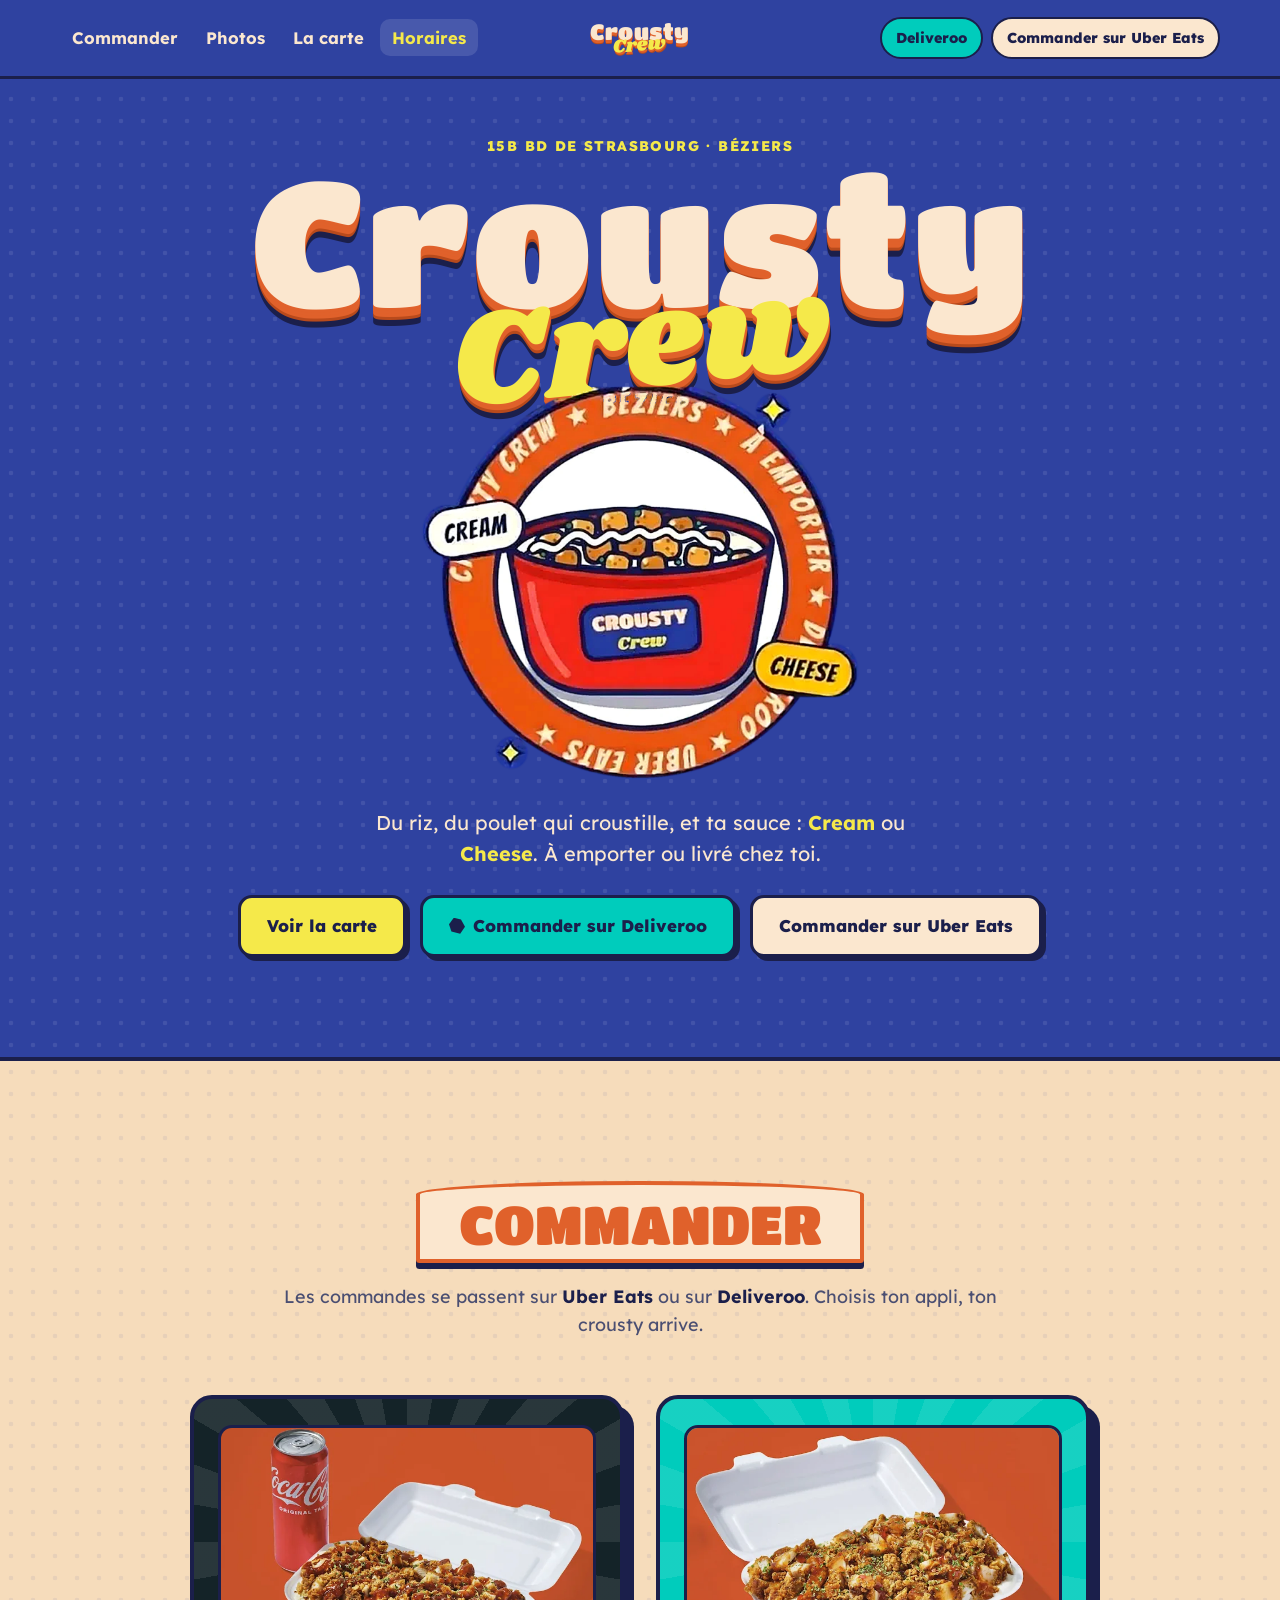
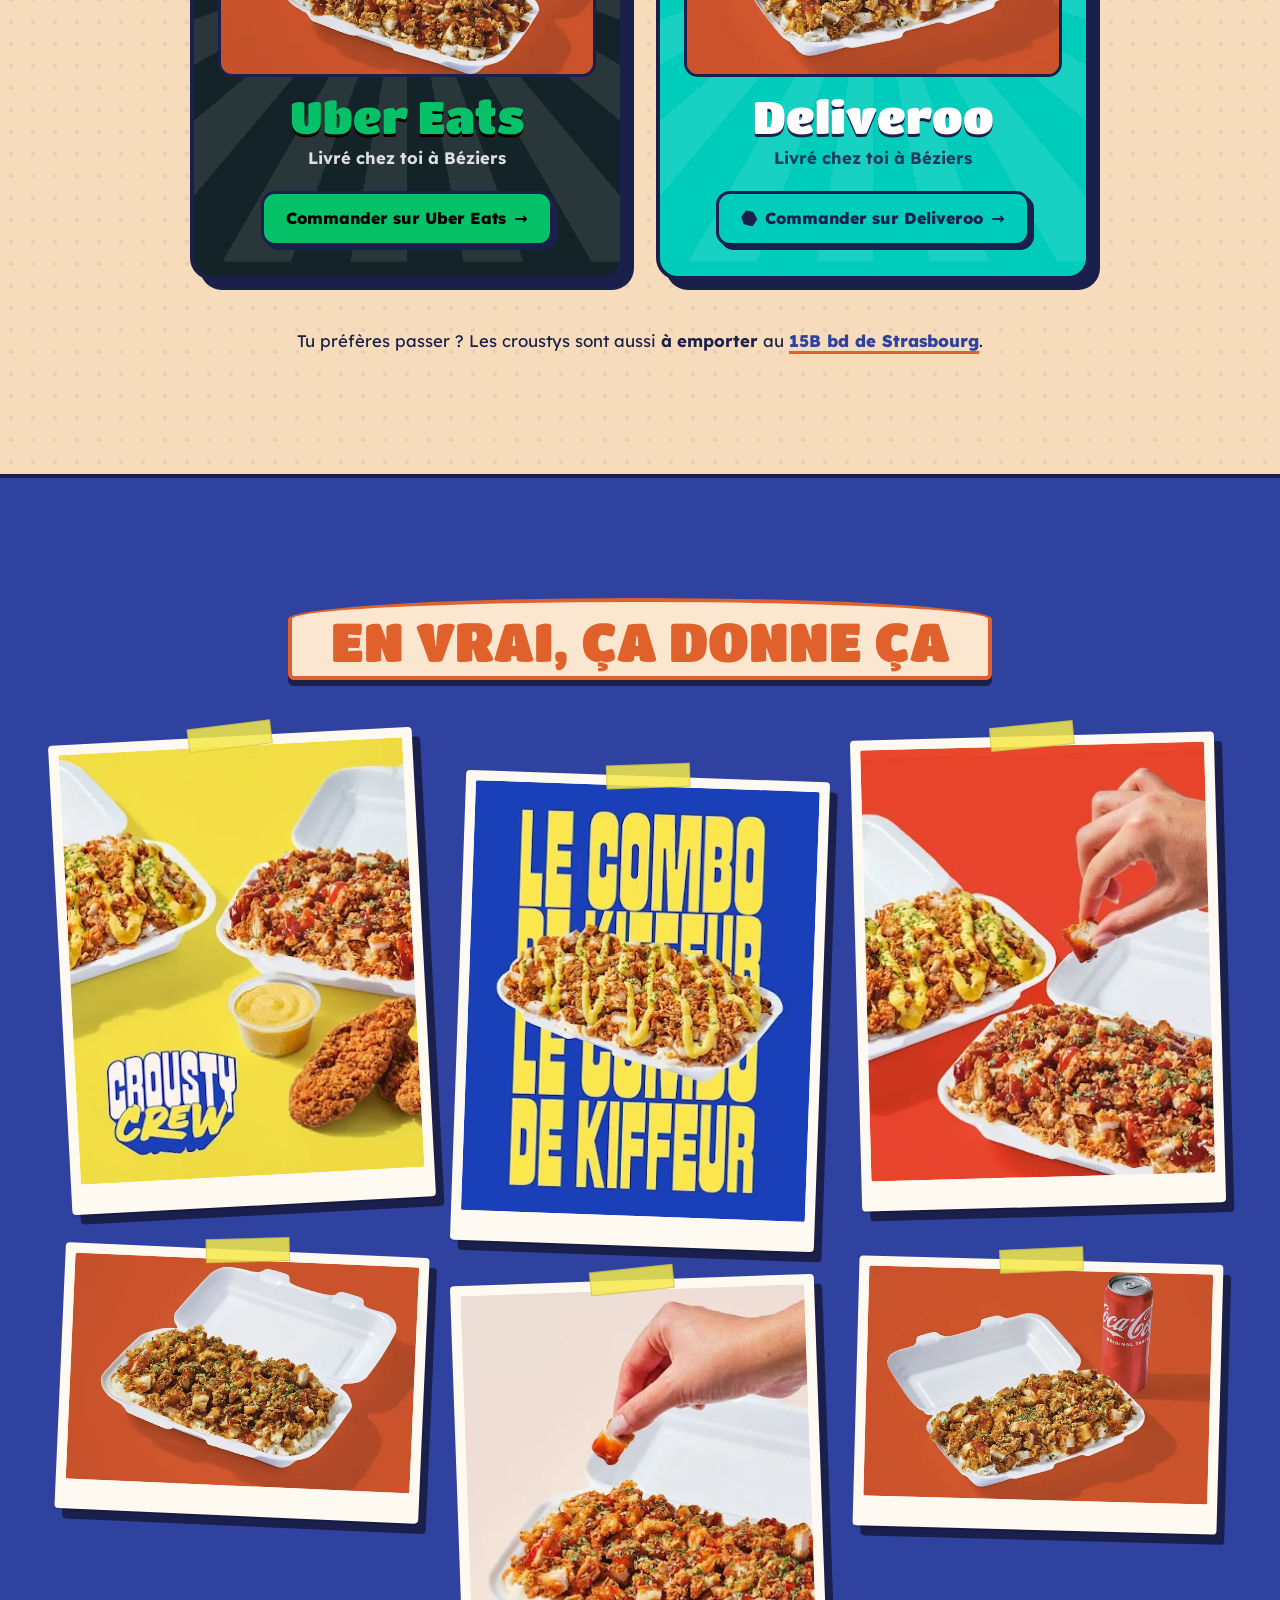
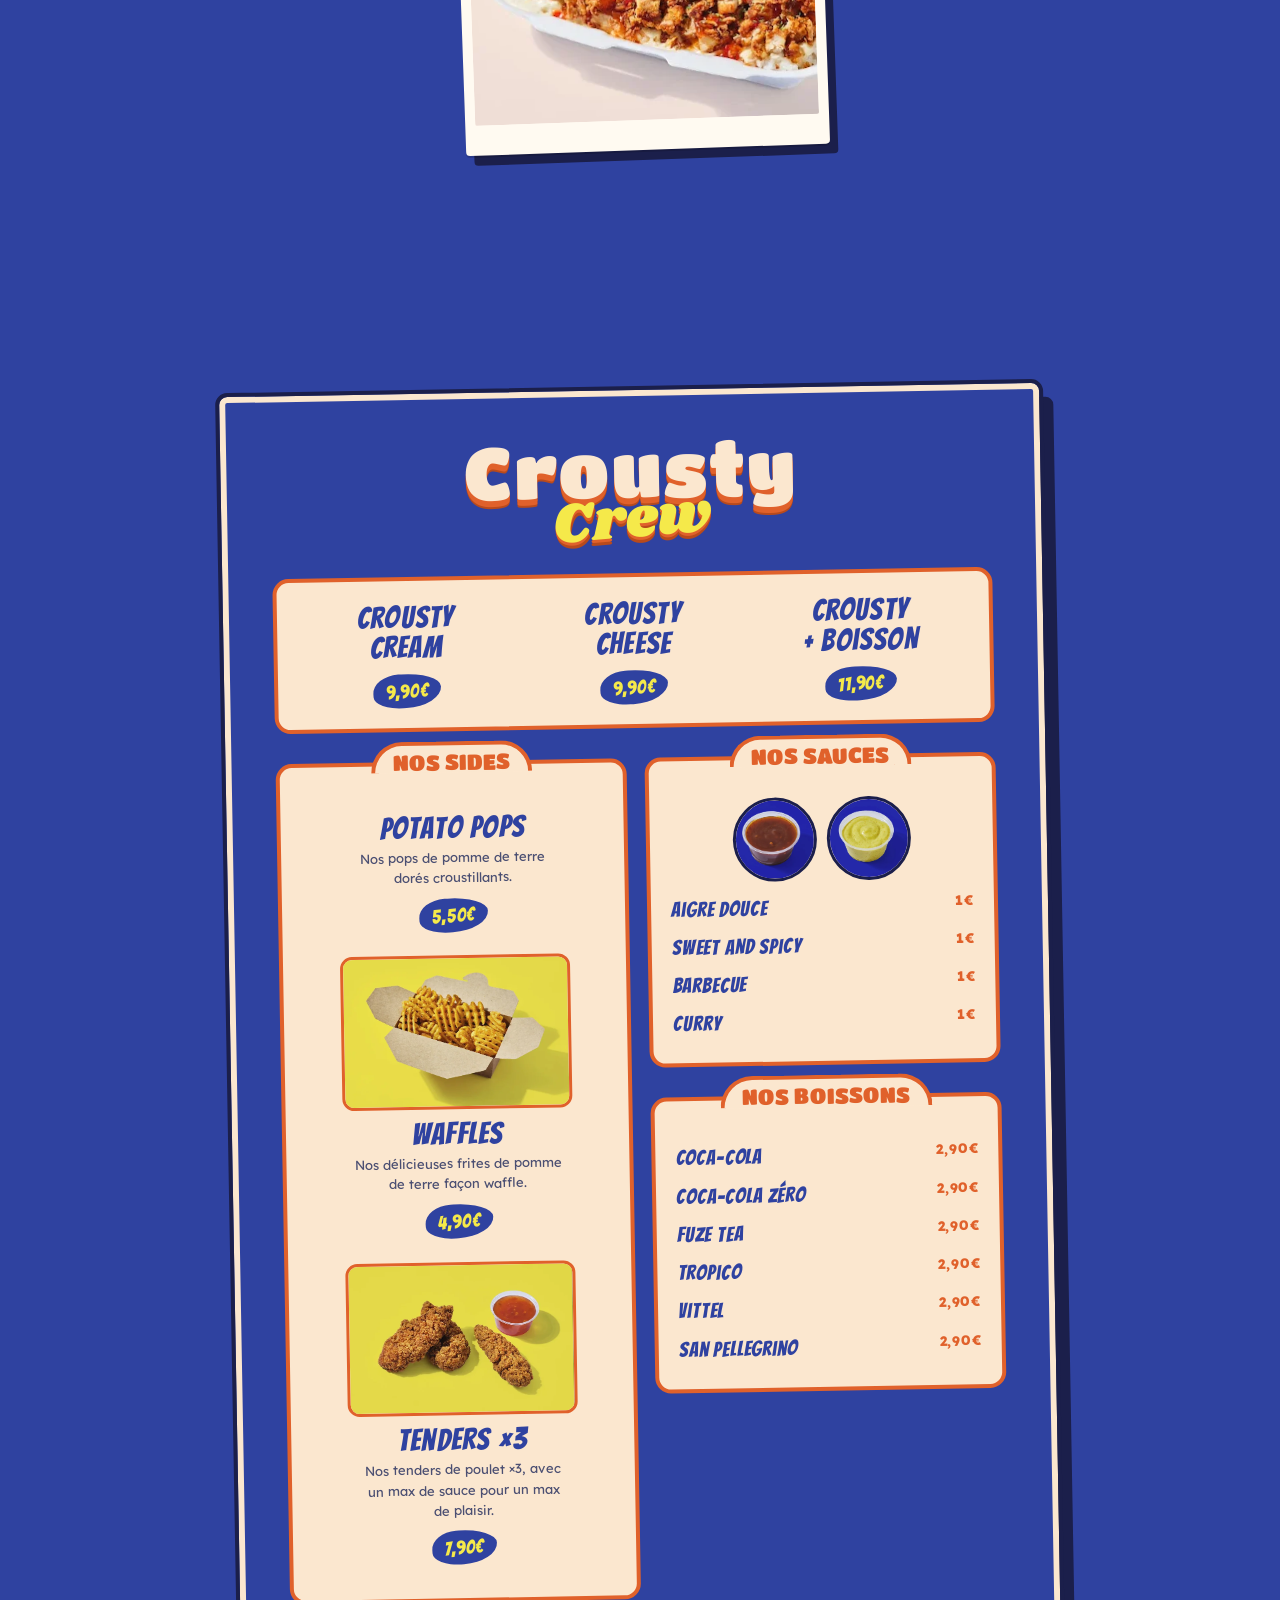
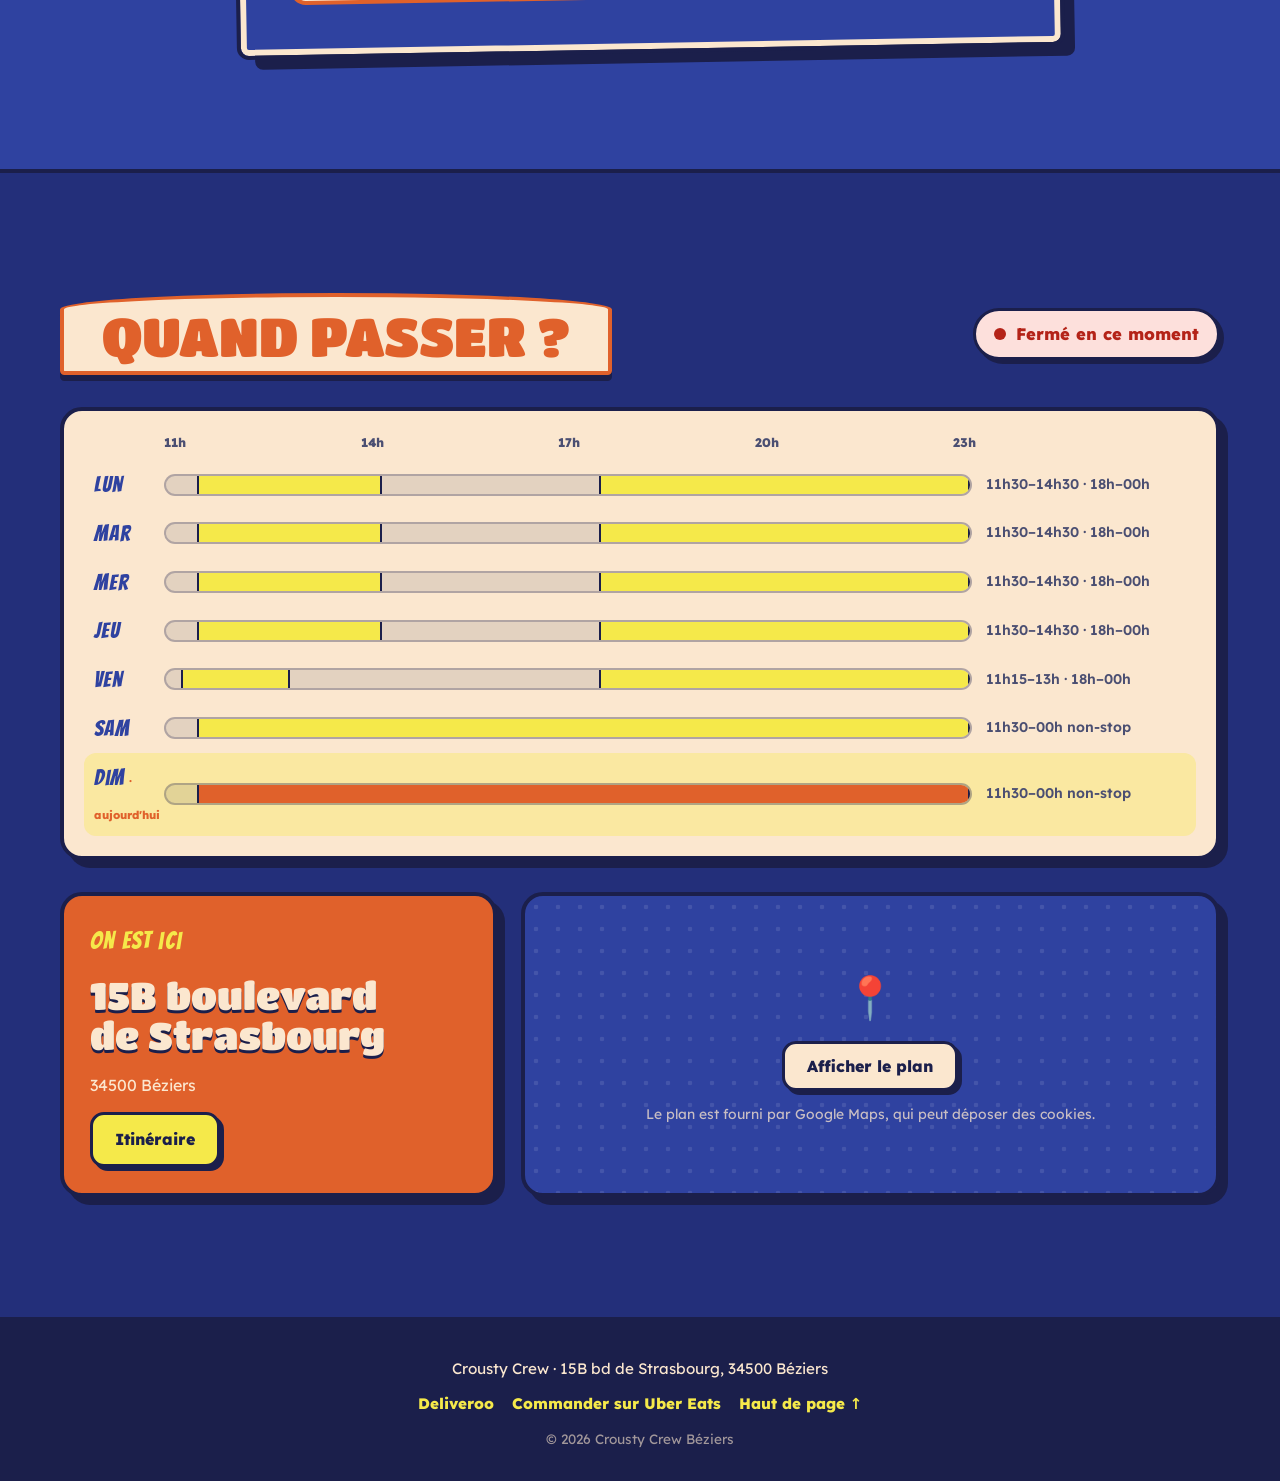
==== commit 26d9232b: "Add files via upload" ====
--- a/index.html
+++ b/index.html
@@ -1,280 +1,280 @@
-<!DOCTYPE html>
-<html lang="fr">
-<head>
-  <meta charset="UTF-8">
-  <meta name="viewport" content="width=device-width, initial-scale=1.0">
-  <title>Crousty Crew Béziers | Crousty Cream &amp; Cheese · 15B bd de Strasbourg</title>
-  <meta name="description" content="Crousty Crew à Béziers : Crousty Cream ou Crousty Cheese à 9,90 €, potato pops, waffles, tenders, sauces à 1 €. À emporter, sur Deliveroo ou Uber Eats. 15B boulevard de Strasbourg.">
-  <meta name="theme-color" content="#2f42a0">
-
-  <meta property="og:type" content="website">
-  <meta property="og:locale" content="fr_FR">
-  <meta property="og:title" content="Crousty Crew Béziers">
-  <meta property="og:description" content="Crousty Cream ou Cheese, sides et sauces. À commander sur Uber Eats ou Deliveroo. 15B bd de Strasbourg, Béziers.">
-
-  <link rel="icon" href="data:image/svg+xml,%3Csvg xmlns='http://www.w3.org/2000/svg' viewBox='0 0 64 64'%3E%3Crect width='64' height='64' rx='14' fill='%232f42a0'/%3E%3Cpath d='M8 30h48c-2 18-12 26-24 26S10 48 8 30z' fill='%23e63a2e' stroke='%231b1f4b' stroke-width='3'/%3E%3Ccircle cx='22' cy='26' r='7' fill='%23e9973a' stroke='%231b1f4b' stroke-width='3'/%3E%3Ccircle cx='34' cy='22' r='8' fill='%23e9973a' stroke='%231b1f4b' stroke-width='3'/%3E%3Ccircle cx='45' cy='27' r='6' fill='%23e9973a' stroke='%231b1f4b' stroke-width='3'/%3E%3C/svg%3E">
-  <link rel="preconnect" href="https://fonts.googleapis.com">
-  <link rel="preconnect" href="https://fonts.gstatic.com" crossorigin>
-  <link href="https://fonts.googleapis.com/css2?family=Titan+One&family=Shrikhand&family=Bangers&family=Lexend:wght@400;500;700;800&display=swap" rel="stylesheet">
-  <link rel="stylesheet" href="style.css">
-
-  <script type="application/ld+json">
-  {
-    "@context": "https://schema.org",
-    "@type": "Restaurant",
-    "name": "Crousty Crew",
-    "servesCuisine": ["Crousty", "Restauration rapide"],
-    "priceRange": "€",
-    "address": {
-      "@type": "PostalAddress",
-      "streetAddress": "15B boulevard de Strasbourg",
-      "postalCode": "34500",
-      "addressLocality": "Béziers",
-      "addressCountry": "FR"
-    },
-    "openingHoursSpecification": [
-      { "@type": "OpeningHoursSpecification", "dayOfWeek": ["Monday","Tuesday","Wednesday","Thursday"], "opens": "11:30", "closes": "14:30" },
-      { "@type": "OpeningHoursSpecification", "dayOfWeek": ["Monday","Tuesday","Wednesday","Thursday","Friday"], "opens": "18:00", "closes": "23:59" },
-      { "@type": "OpeningHoursSpecification", "dayOfWeek": "Friday", "opens": "11:15", "closes": "13:00" },
-      { "@type": "OpeningHoursSpecification", "dayOfWeek": ["Saturday","Sunday"], "opens": "11:30", "closes": "23:59" }
-    ]
-  }
-  </script>
-</head>
-<body>
-  <a class="skip" href="#main">Aller au contenu</a>
-
-  <!-- ===== Illustrations réutilisables ===== -->
-  <svg width="0" height="0" style="position:absolute" aria-hidden="true" focusable="false">
-    <defs>
-      <!-- Le bol rouge Crousty Crew. La sauce prend la couleur "color" de l'élément qui l'utilise. -->
-      <symbol id="bowl" viewBox="0 0 240 210">
-        <defs><clipPath id="bowlMouth"><path d="M16 76A104 22 0 0 0 224 76V44H16z"/></clipPath></defs>
-        <!-- intérieur du pot -->
-        <ellipse cx="120" cy="76" rx="104" ry="22" fill="#b3231b" stroke="#1b1f4b" stroke-width="5"/>
-        <g clip-path="url(#bowlMouth)">
-          <!-- riz -->
-          <path d="M18 82C34 56 206 56 222 82C196 104 44 104 18 82z" fill="#fff7e8" stroke="#1b1f4b" stroke-width="3"/>
-          <!-- dés de poulet -->
-          <g>
-            <g transform="rotate(10 120 66)"><rect x="109.0" y="56.5" width="22.1" height="18.9" rx="6.8" fill="#e48f36" stroke="#1b1f4b" stroke-width="3.2"/><g fill="#a95b14"><circle cx="119.3" cy="67.9" r="1.6"/><circle cx="119.5" cy="67.3" r="1.4"/><circle cx="115.4" cy="67.4" r="1.4"/></g><circle cx="114.5" cy="61.3" r="2.4" fill="#ffe2ad"/></g>
-            <g transform="rotate(-6 94 67)"><rect x="83.0" y="57.5" width="22.1" height="18.9" rx="6.8" fill="#eea445" stroke="#1b1f4b" stroke-width="3.2"/><g fill="#a95b14"><circle cx="98.3" cy="64.2" r="1.2"/><circle cx="88.0" cy="71.4" r="1.5"/><circle cx="87.3" cy="73.1" r="1.7"/></g><circle cx="88.5" cy="62.3" r="2.4" fill="#ffe2ad"/></g>
-            <g transform="rotate(-8 146 67)"><rect x="135.0" y="57.5" width="22.1" height="18.9" rx="6.8" fill="#d9822b" stroke="#1b1f4b" stroke-width="3.2"/><g fill="#a95b14"><circle cx="148.3" cy="69.4" r="1.1"/><circle cx="138.9" cy="68.5" r="1.0"/><circle cx="141.4" cy="65.7" r="1.0"/></g><circle cx="140.5" cy="62.3" r="2.4" fill="#ffe2ad"/></g>
-            <g transform="rotate(8 68 72)"><rect x="57.5" y="63.0" width="21.0" height="18.0" rx="6.5" fill="#f0ad4e" stroke="#1b1f4b" stroke-width="3.2"/><g fill="#a95b14"><circle cx="67.5" cy="72.6" r="1.6"/><circle cx="68.3" cy="74.5" r="1.3"/><circle cx="70.3" cy="72.8" r="1.2"/></g><circle cx="62.8" cy="67.5" r="2.3" fill="#ffe2ad"/></g>
-            <g transform="rotate(6 172 72)"><rect x="161.5" y="63.0" width="21.0" height="18.0" rx="6.5" fill="#e48f36" stroke="#1b1f4b" stroke-width="3.2"/><g fill="#a95b14"><circle cx="179.0" cy="78.0" r="1.6"/><circle cx="174.9" cy="71.4" r="1.2"/><circle cx="169.0" cy="69.1" r="1.5"/></g><circle cx="166.8" cy="67.5" r="2.3" fill="#ffe2ad"/></g>
-            <g transform="rotate(-10 44 80)"><rect x="34.5" y="71.9" width="18.9" height="16.2" rx="5.9" fill="#eea445" stroke="#1b1f4b" stroke-width="3.2"/><g fill="#a95b14"><circle cx="42.7" cy="84.1" r="1.3"/><circle cx="49.8" cy="84.1" r="1.0"/><circle cx="40.3" cy="84.6" r="1.3"/></g><circle cx="39.3" cy="76.0" r="2.1" fill="#ffe2ad"/></g>
-            <g transform="rotate(-6 196 80)"><rect x="186.6" y="71.9" width="18.9" height="16.2" rx="5.9" fill="#d9822b" stroke="#1b1f4b" stroke-width="3.2"/><g fill="#a95b14"><circle cx="202.1" cy="80.2" r="1.1"/><circle cx="197.6" cy="83.5" r="1.2"/><circle cx="190.8" cy="79.6" r="1.7"/></g><circle cx="191.3" cy="76.0" r="2.1" fill="#ffe2ad"/></g>
-            <g transform="rotate(4 108 81)"><rect x="97.0" y="71.5" width="22.1" height="18.9" rx="6.8" fill="#f0ad4e" stroke="#1b1f4b" stroke-width="3.2"/><g fill="#a95b14"><circle cx="111.8" cy="78.4" r="1.2"/><circle cx="102.1" cy="77.8" r="1.6"/><circle cx="103.3" cy="82.9" r="1.3"/></g><circle cx="102.5" cy="76.3" r="2.4" fill="#ffe2ad"/></g>
-            <g transform="rotate(-6 134 81)"><rect x="123.0" y="71.5" width="22.1" height="18.9" rx="6.8" fill="#e48f36" stroke="#1b1f4b" stroke-width="3.2"/><g fill="#a95b14"><circle cx="129.5" cy="84.6" r="1.1"/><circle cx="136.1" cy="78.4" r="1.3"/><circle cx="129.8" cy="79.9" r="1.7"/></g><circle cx="128.5" cy="76.3" r="2.4" fill="#ffe2ad"/></g>
-            <g transform="rotate(-10 82 84)"><rect x="71.5" y="75.0" width="21.0" height="18.0" rx="6.5" fill="#eea445" stroke="#1b1f4b" stroke-width="3.2"/><g fill="#a95b14"><circle cx="86.2" cy="83.3" r="1.6"/><circle cx="77.9" cy="84.2" r="1.6"/><circle cx="84.0" cy="81.4" r="1.7"/></g><circle cx="76.8" cy="79.5" r="2.3" fill="#ffe2ad"/></g>
-            <g transform="rotate(10 160 84)"><rect x="149.5" y="75.0" width="21.0" height="18.0" rx="6.5" fill="#d9822b" stroke="#1b1f4b" stroke-width="3.2"/><g fill="#a95b14"><circle cx="156.0" cy="82.9" r="1.5"/><circle cx="157.6" cy="83.2" r="1.1"/><circle cx="154.3" cy="86.0" r="1.2"/></g><circle cx="154.8" cy="79.5" r="2.3" fill="#ffe2ad"/></g>
-            <g transform="rotate(6 56 90)"><rect x="46.0" y="81.5" width="19.9" height="17.1" rx="6.2" fill="#f0ad4e" stroke="#1b1f4b" stroke-width="3.2"/><g fill="#a95b14"><circle cx="57.3" cy="90.0" r="1.3"/><circle cx="62.1" cy="91.0" r="1.4"/><circle cx="60.9" cy="88.2" r="1.1"/></g><circle cx="51.0" cy="85.7" r="2.2" fill="#ffe2ad"/></g>
-            <g transform="rotate(-4 186 90)"><rect x="176.0" y="81.5" width="19.9" height="17.1" rx="6.2" fill="#e48f36" stroke="#1b1f4b" stroke-width="3.2"/><g fill="#a95b14"><circle cx="191.4" cy="94.0" r="1.2"/><circle cx="181.9" cy="93.3" r="1.7"/><circle cx="182.0" cy="95.2" r="1.6"/></g><circle cx="181.0" cy="85.7" r="2.2" fill="#ffe2ad"/></g>
-            <g transform="rotate(8 96 94)"><rect x="86.0" y="85.5" width="19.9" height="17.1" rx="6.2" fill="#eea445" stroke="#1b1f4b" stroke-width="3.2"/><g fill="#a95b14"><circle cx="97.4" cy="94.4" r="1.1"/><circle cx="89.9" cy="99.4" r="1.2"/><circle cx="98.7" cy="92.9" r="1.6"/></g><circle cx="91.0" cy="89.7" r="2.2" fill="#ffe2ad"/></g>
-            <g transform="rotate(6 150 94)"><rect x="140.6" y="85.9" width="18.9" height="16.2" rx="5.9" fill="#d9822b" stroke="#1b1f4b" stroke-width="3.2"/><g fill="#a95b14"><circle cx="151.2" cy="93.3" r="1.1"/><circle cx="152.8" cy="91.4" r="1.2"/><circle cx="150.7" cy="98.1" r="1.4"/></g><circle cx="145.3" cy="90.0" r="2.1" fill="#ffe2ad"/></g>
-            <g transform="rotate(-8 124 95)"><rect x="114.0" y="86.5" width="19.9" height="17.1" rx="6.2" fill="#f0ad4e" stroke="#1b1f4b" stroke-width="3.2"/><g fill="#a95b14"><circle cx="121.1" cy="99.9" r="1.1"/><circle cx="117.6" cy="94.0" r="1.3"/><circle cx="118.2" cy="93.2" r="1.3"/></g><circle cx="119.0" cy="90.7" r="2.2" fill="#ffe2ad"/></g>
-            <g transform="rotate(-4 70 96)"><rect x="61.1" y="88.3" width="17.8" height="15.3" rx="5.5" fill="#e48f36" stroke="#1b1f4b" stroke-width="3.2"/><g fill="#a95b14"><circle cx="70.9" cy="94.0" r="1.3"/><circle cx="74.7" cy="100.9" r="1.5"/><circle cx="72.3" cy="97.7" r="1.1"/></g><circle cx="65.5" cy="92.2" r="2.0" fill="#ffe2ad"/></g>
-            <g transform="rotate(4 176 96)"><rect x="167.1" y="88.3" width="17.8" height="15.3" rx="5.5" fill="#eea445" stroke="#1b1f4b" stroke-width="3.2"/><g fill="#a95b14"><circle cx="170.5" cy="93.1" r="1.6"/><circle cx="178.4" cy="100.8" r="1.0"/><circle cx="177.6" cy="96.9" r="1.5"/></g><circle cx="171.5" cy="92.2" r="2.0" fill="#ffe2ad"/></g>
-          </g>
-          <!-- sauce -->
-          <path d="M34 80c8-9 14 6 22-3s14-12 22-4 14-10 22-3 14-9 22-2 14-8 22 0 14-6 22 3 12 0 18 8" fill="none" stroke="#1b1f4b" stroke-width="8.5" stroke-linecap="round" stroke-linejoin="round"/>
-          <path d="M34 80c8-9 14 6 22-3s14-12 22-4 14-10 22-3 14-9 22-2 14-8 22 0 14-6 22 3 12 0 18 8" fill="none" stroke="currentColor" stroke-width="4.6" stroke-linecap="round" stroke-linejoin="round"/>
-          <!-- persil -->
-          <g fill="#3f9b3a" stroke="#1b1f4b" stroke-width="1.3"><circle cx="58" cy="70" r="2.6"/><circle cx="108" cy="60" r="2.6"/><circle cx="160" cy="64" r="2.6"/><circle cx="84" cy="92" r="2.3"/><circle cx="140" cy="94" r="2.3"/><circle cx="194" cy="86" r="2.3"/><circle cx="38" cy="86" r="2.1"/><circle cx="206" cy="74" r="2.1"/></g>
-        </g>
-        <!-- le pot : flancs droits, fond arrondi, bord avant devant la nourriture -->
-        <path d="M16 76A104 22 0 0 0 224 76L213 162C211 182 198 192 178 192H62C42 192 29 182 27 162z" fill="#e63a2e" stroke="#1b1f4b" stroke-width="5" stroke-linejoin="round"/>
-        <path d="M20 90A100 20 0 0 0 220 90" fill="none" stroke="#c92a20" stroke-width="6"/>
-        <path d="M38 106L46 172" stroke="#fff" stroke-width="7" stroke-linecap="round" opacity=".28"/>
-        <!-- étiquette -->
-        <rect x="70" y="118" width="100" height="46" rx="10" fill="#2f42a0" stroke="#1b1f4b" stroke-width="3.5"/>
-        <text x="120" y="140" text-anchor="middle" font-family="Titan One, Arial Black, sans-serif" font-size="17" fill="#fbe7cf" stroke="#e0612b" stroke-width="1" paint-order="stroke">CROUSTY</text>
-        <text x="120" y="157" text-anchor="middle" font-family="Shrikhand, Georgia, serif" font-size="15" fill="#f5e94a">Crew</text>
-      </symbol>
-
-      <symbol id="can" viewBox="0 0 60 100">
-        <rect x="6" y="8" width="48" height="86" rx="8" fill="#e63a2e" stroke="#1b1f4b" stroke-width="4"/>
-        <rect x="10" y="2" width="40" height="10" rx="4" fill="#cfd3e0" stroke="#1b1f4b" stroke-width="4"/>
-        <rect x="6" y="40" width="48" height="24" fill="#f5e94a" stroke="#1b1f4b" stroke-width="3"/>
-        <path d="M14 22v8" stroke="#fff" stroke-width="4" stroke-linecap="round" opacity=".5"/>
-      </symbol>
-
-      <symbol id="pops" viewBox="0 0 80 60"><g stroke="#1b1f4b" stroke-width="3"><circle cx="22" cy="38" r="13" fill="#eebb4d"/><circle cx="44" cy="30" r="14" fill="#f3c65c"/><circle cx="60" cy="42" r="12" fill="#e9b043"/></g><g fill="#c98a1e"><circle cx="40" cy="26" r="2"/><circle cx="20" cy="34" r="1.6"/><circle cx="58" cy="40" r="1.6"/></g></symbol>
-      <symbol id="waffle" viewBox="0 0 80 60"><g transform="rotate(-10 40 30)"><rect x="12" y="12" width="56" height="38" rx="8" fill="#f3c65c" stroke="#1b1f4b" stroke-width="3"/><path d="M26 12v38M40 12v38M54 12v38M12 25h56M12 38h56" stroke="#c98a1e" stroke-width="3"/></g></symbol>
-      <symbol id="tenders" viewBox="0 0 80 60"><g stroke="#1b1f4b" stroke-width="3" stroke-linejoin="round"><path d="M8 34c2-10 22-14 30-8 6 4 2 12-8 14-10 2-24 2-22-6z" fill="#e6963c"/><path d="M30 22c4-10 26-12 34-4 6 6 0 14-10 14-12 0-26 0-24-10z" fill="#eda046"/><path d="M34 46c4-8 24-8 30-2 4 5-2 10-12 10-10 0-20-2-18-8z" fill="#d9822b"/></g></symbol>
-      <symbol id="spark" viewBox="0 0 40 40"><path d="M20 2c2 10 8 16 18 18-10 2-16 8-18 18-2-10-8-16-18-18 10-2 16-8 18-18z" fill="#f5e94a" stroke="#1b1f4b" stroke-width="3" stroke-linejoin="round"/></symbol>
-    </defs>
-  </svg>
-
-  <!-- ===== Header : logo au centre ===== -->
-  <header class="top" id="header">
-    <nav class="top__nav" aria-label="Navigation principale">
-      <ul class="top__links top__links--left" id="navLinks">
-        <li><a href="#commander">Commander</a></li>
-        <li><a href="#photos">Photos</a></li>
-        <li><a href="#carte">La carte</a></li>
-        <li><a href="#horaires">Horaires</a></li>
-      </ul>
-      <a href="#top" class="logo" aria-label="Crousty Crew, accueil"><span class="logo__crousty">Crousty</span><span class="logo__crew">Crew</span></a>
-      <div class="top__order">
-        <a class="pill pill--deliveroo" data-order="deliveroo" href="https://deliveroo.fr/fr/menu/beziers/la-chevaliere/crousty-crew-beziers" target="_blank" rel="noopener">Deliveroo</a>
-        <a class="pill pill--uber" data-order="ubereats" href="https://www.ubereats.com/fr/store/crousty-crew-beziers/BfXI0BCmUoWS0sB-ZyaTMw" target="_blank" rel="noopener">Commander sur Uber Eats</a>
-      </div>
-      <button class="burger" id="burger" aria-label="Ouvrir le menu" aria-expanded="false" aria-controls="navLinks"><span></span><span></span></button>
-    </nav>
-  </header>
-
-  <main id="main">
-    <!-- ===== Hero façon affiche ===== -->
-    <section class="poster" id="top">
-      <p class="poster__kicker" data-reveal>15B bd de Strasbourg · Béziers</p>
-      <h1 class="mega" aria-label="Crousty Crew, le crousty à Béziers">
-        <span class="mega__crousty" aria-hidden="true">Crousty</span>
-        <span class="mega__crew" aria-hidden="true">Crew</span>
-      </h1>
-
-      <div class="stage-hero" data-reveal style="--d:.2s">
-        <img class="stage-hero__img" src="images/emblem.webp" width="616" height="558"
-             alt="Emblème Crousty Crew : un pot rouge rempli de riz et de poulet croustillant, entouré d'un anneau orange « Crousty Crew, Béziers, à emporter, Deliveroo, Uber Eats », avec les étiquettes Cream et Cheese" fetchpriority="high">
-      </div>
-
-      <p class="poster__lead" data-reveal style="--d:.35s">Du riz, du poulet qui croustille, et ta sauce&nbsp;: <strong>Cream</strong> ou <strong>Cheese</strong>. À emporter ou livré chez toi.</p>
-      <div class="poster__cta" data-reveal style="--d:.45s">
-        <a href="#carte" class="btn btn--yellow btn--big">Voir la carte</a>
-        <a class="btn btn--deliveroo btn--big" data-order="deliveroo" href="https://deliveroo.fr/fr/menu/beziers/la-chevaliere/crousty-crew-beziers" target="_blank" rel="noopener">Commander sur Deliveroo</a>
-        <a class="btn btn--cream btn--big" data-order="ubereats" href="https://www.ubereats.com/fr/store/crousty-crew-beziers/BfXI0BCmUoWS0sB-ZyaTMw" target="_blank" rel="noopener">Commander sur Uber Eats</a>
-      </div>
-    </section>
-
-    <!-- ===== Commander : sur Uber Eats ou Deliveroo ===== -->
-    <section class="order" id="commander" aria-labelledby="order-title">
-      <div class="order__head">
-        <h2 id="order-title" class="tab-title" data-reveal>Commander</h2>
-        <p data-reveal style="--d:.1s">Les commandes se passent sur <strong>Uber Eats</strong> ou sur <strong>Deliveroo</strong>. Choisis ton appli, ton crousty arrive.</p>
-      </div>
-
-      <div class="order__grid">
-        <a class="platform platform--uber" data-order="ubereats" href="https://www.ubereats.com/fr/store/crousty-crew-beziers/BfXI0BCmUoWS0sB-ZyaTMw" target="_blank" rel="noopener" data-reveal>
-          <img class="platform__photo" src="images/crousty-coca.webp" width="680" height="437" alt="" loading="lazy">
-          <span class="platform__name">Uber Eats</span>
-          <span class="platform__info">Livré chez toi à Béziers</span>
-          <span class="btn btn--uber">Commander sur Uber Eats <span aria-hidden="true">→</span></span>
-        </a>
-        <a class="platform platform--deliveroo" data-order="deliveroo" href="https://deliveroo.fr/fr/menu/beziers/la-chevaliere/crousty-crew-beziers" target="_blank" rel="noopener" data-reveal style="--d:.1s">
-          <img class="platform__photo" src="images/crousty-boite-2.webp" width="680" height="436" alt="" loading="lazy">
-          <span class="platform__name">Deliveroo</span>
-          <span class="platform__info">Livré chez toi à Béziers</span>
-          <span class="btn btn--deliveroo">Commander sur Deliveroo <span aria-hidden="true">→</span></span>
-        </a>
-      </div>
-
-      <p class="order__note" data-reveal>Tu préfères passer ? Les croustys sont aussi <strong>à emporter</strong> au <a href="#horaires">15B bd de Strasbourg</a>.</p>
-    </section>
-
-    <!-- ===== Galerie : les vraies photos ===== -->
-    <section class="wall" id="photos" aria-labelledby="wall-title">
-      <h2 id="wall-title" class="tab-title" data-reveal>En vrai, ça donne ça</h2>
-      <div class="wall__grid">
-        <figure class="snap snap--a" data-reveal><img src="images/duo-logo.webp" width="408" height="510" alt="Deux box de crousty Crousty Crew avec des tenders et une sauce" loading="lazy"></figure>
-        <figure class="snap snap--b" data-reveal style="--d:.06s"><img src="images/combo-kiffeur.webp" width="408" height="510" alt="Affiche Le combo de kiffeur : une box de crousty nappée de sauce jaune" loading="lazy"></figure>
-        <figure class="snap snap--c" data-reveal style="--d:.12s"><img src="images/duo-main.webp" width="407" height="510" alt="Une main attrape un morceau de poulet croustillant dans une box" loading="lazy"></figure>
-        <figure class="snap snap--d" data-reveal style="--d:.18s"><img src="images/crousty-boite.webp" width="680" height="447" alt="Une box de crousty ouverte, poulet croustillant et sauce" loading="lazy"></figure>
-        <figure class="snap snap--e" data-reveal style="--d:.24s"><img src="images/crousty-main.webp" width="408" height="510" alt="Un morceau de crousty saucé pris à la main" loading="lazy"></figure>
-        <figure class="snap snap--f" data-reveal style="--d:.3s"><img src="images/crousty-coca-2.webp" width="680" height="454" alt="Une box de crousty avec une canette de Coca-Cola" loading="lazy"></figure>
-      </div>
-    </section>
-
-    <!-- ===== La carte, façon affiche ===== -->
-    <section class="menu-wrap" id="carte" aria-labelledby="carte-title">
-      <h2 id="carte-title" class="sr-only">La carte</h2>
-      <div class="menu-poster" data-reveal>
-        <p class="menu-poster__logo" aria-hidden="true"><span class="logo__crousty">Crousty</span><span class="logo__crew">Crew</span></p>
-
-        <div class="panel panel--wide">
-          <div class="mp-item"><b>Crousty<br>Cream</b><em>9,90€</em></div>
-          <div class="mp-item"><b>Crousty<br>Cheese</b><em>9,90€</em></div>
-          <div class="mp-item"><b>Crousty<br>+ Boisson</b><em>11,90€</em></div>
-        </div>
-
-        <div class="menu-poster__cols">
-          <div class="panel">
-            <h3 class="panel__tab">Nos sides</h3>
-            <div class="mp-side"><b>Potato Pops</b><span>Nos pops de pomme de terre dorés croustillants.</span><em>5,50€</em></div>
-            <div class="mp-side"><img class="mp-photo" src="images/waffles.webp" width="680" height="455" alt="Des waffles dorées dans une boîte en carton" loading="lazy"><b>Waffles</b><span>Nos délicieuses frites de pomme de terre façon waffle.</span><em>4,90€</em></div>
-            <div class="mp-side"><img class="mp-photo" src="images/tenders.webp" width="680" height="445" alt="Trois tenders de poulet panés avec une sauce" loading="lazy"><b>Tenders ×3</b><span>Nos tenders de poulet ×3, avec un max de sauce pour un max de plaisir.</span><em>7,90€</em></div>
-          </div>
-          <div class="menu-poster__stack">
-            <div class="panel">
-              <h3 class="panel__tab">Nos sauces</h3>
-              <div class="mp-sauces" aria-hidden="true"><img src="images/sauce-brune.webp" width="680" height="441" alt="" loading="lazy"><img src="images/sauce-jaune.webp" width="680" height="449" alt="" loading="lazy"></div>
-              <ul class="mp-list"><li>Aigre douce <i>1€</i></li><li>Sweet and spicy <i>1€</i></li><li>Barbecue <i>1€</i></li><li>Curry <i>1€</i></li></ul>
-            </div>
-            <div class="panel">
-              <h3 class="panel__tab">Nos boissons</h3>
-              <ul class="mp-list"><li>Coca-Cola <i>2,90€</i></li><li>Coca-Cola Zéro <i>2,90€</i></li><li>Fuze Tea <i>2,90€</i></li><li>Tropico <i>2,90€</i></li><li>Vittel <i>2,90€</i></li><li>San Pellegrino <i>2,90€</i></li></ul>
-            </div>
-          </div>
-        </div>
-      </div>
-    </section>
-
-    <!-- ===== Horaires en frise ===== -->
-    <section class="hours-wrap" id="horaires" aria-labelledby="horaires-title">
-      <div class="hours-head">
-        <h2 id="horaires-title" class="tab-title" data-reveal>Quand passer&nbsp;?</h2>
-        <p class="open" id="openStatus" data-reveal></p>
-      </div>
-
-      <div class="timeline" data-reveal>
-        <div class="timeline__scale" aria-hidden="true"><span>11h</span><span>14h</span><span>17h</span><span>20h</span><span>23h</span></div>
-        <ol class="timeline__days" id="days">
-          <li data-day="1"><b>Lun</b><div class="track"><i style="--a:30;--b:210"></i><i style="--a:420;--b:780"></i></div><span class="txt">11h30–14h30 · 18h–00h</span></li>
-          <li data-day="2"><b>Mar</b><div class="track"><i style="--a:30;--b:210"></i><i style="--a:420;--b:780"></i></div><span class="txt">11h30–14h30 · 18h–00h</span></li>
-          <li data-day="3"><b>Mer</b><div class="track"><i style="--a:30;--b:210"></i><i style="--a:420;--b:780"></i></div><span class="txt">11h30–14h30 · 18h–00h</span></li>
-          <li data-day="4"><b>Jeu</b><div class="track"><i style="--a:30;--b:210"></i><i style="--a:420;--b:780"></i></div><span class="txt">11h30–14h30 · 18h–00h</span></li>
-          <li data-day="5"><b>Ven</b><div class="track"><i style="--a:15;--b:120"></i><i style="--a:420;--b:780"></i></div><span class="txt">11h15–13h · 18h–00h</span></li>
-          <li data-day="6"><b>Sam</b><div class="track"><i style="--a:30;--b:780"></i></div><span class="txt">11h30–00h non-stop</span></li>
-          <li data-day="0"><b>Dim</b><div class="track"><i style="--a:30;--b:780"></i></div><span class="txt">11h30–00h non-stop</span></li>
-        </ol>
-      </div>
-
-      <div class="visit">
-        <div class="visit__addr" data-reveal>
-          <p class="visit__label">On est ici</p>
-          <address>15B boulevard<br>de Strasbourg<br><small>34500 Béziers</small></address>
-          <a class="btn btn--yellow" href="https://www.google.com/maps/dir/?api=1&destination=15B+boulevard+de+Strasbourg+34500+B%C3%A9ziers" target="_blank" rel="noopener">Itinéraire</a>
-        </div>
-        <div class="map" id="map" data-reveal style="--d:.1s">
-          <div class="map__placeholder">
-            <button type="button" class="btn btn--cream" id="loadMap">Afficher le plan</button>
-            <small>Le plan est fourni par Google Maps, qui peut déposer des cookies.</small>
-          </div>
-        </div>
-      </div>
-    </section>
-  </main>
-
-  <!-- ===== Footer ===== -->
-  <footer class="foot">
-    <p>Crousty Crew · 15B bd de Strasbourg, 34500 Béziers</p>
-    <p class="foot__links">
-      <a data-order="deliveroo" href="https://deliveroo.fr/fr/menu/beziers/la-chevaliere/crousty-crew-beziers" target="_blank" rel="noopener">Deliveroo</a>
-      <a data-order="ubereats" href="https://www.ubereats.com/fr/store/crousty-crew-beziers/BfXI0BCmUoWS0sB-ZyaTMw" target="_blank" rel="noopener">Commander sur Uber Eats</a>
-      <a href="#top">Haut de page ↑</a>
-    </p>
-    <p class="foot__copy">© <span id="year"></span> Crousty Crew Béziers</p>
-  </footer>
-
-  <!-- Bouton rond "Commander" sur mobile -->
-  <div class="fab" id="fab">
-    <div class="fab__menu" id="fabMenu" hidden>
-      <a class="btn btn--deliveroo" data-order="deliveroo" href="https://deliveroo.fr/fr/menu/beziers/la-chevaliere/crousty-crew-beziers" target="_blank" rel="noopener">Deliveroo</a>
-      <a class="btn btn--cream" data-order="ubereats" href="https://www.ubereats.com/fr/store/crousty-crew-beziers/BfXI0BCmUoWS0sB-ZyaTMw" target="_blank" rel="noopener">Commander sur Uber Eats</a>
-      <a class="btn btn--cream" href="https://www.google.com/maps/dir/?api=1&destination=15B+boulevard+de+Strasbourg+34500+B%C3%A9ziers" target="_blank" rel="noopener">Itinéraire</a>
-    </div>
-    <button class="fab__btn" id="fabBtn" aria-expanded="false" aria-controls="fabMenu">Commander</button>
-  </div>
-
-  <script src="script.js" defer></script>
-</body>
-</html>
+<!DOCTYPE html>
+<html lang="fr">
+<head>
+  <meta charset="UTF-8">
+  <meta name="viewport" content="width=device-width, initial-scale=1.0">
+  <title>Crousty Crew Béziers | Crousty Cream &amp; Cheese · 15B bd de Strasbourg</title>
+  <meta name="description" content="Crousty Crew à Béziers : Crousty Cream ou Crousty Cheese à 9,90 €, potato pops, waffles, tenders, sauces à 1 €. À emporter, sur Deliveroo ou Uber Eats. 15B boulevard de Strasbourg.">
+  <meta name="theme-color" content="#2f42a0">
+
+  <meta property="og:type" content="website">
+  <meta property="og:locale" content="fr_FR">
+  <meta property="og:title" content="Crousty Crew Béziers">
+  <meta property="og:description" content="Crousty Cream ou Cheese, sides et sauces. À commander sur Uber Eats ou Deliveroo. 15B bd de Strasbourg, Béziers.">
+
+  <link rel="icon" href="data:image/svg+xml,%3Csvg xmlns='http://www.w3.org/2000/svg' viewBox='0 0 64 64'%3E%3Crect width='64' height='64' rx='14' fill='%232f42a0'/%3E%3Cpath d='M8 30h48c-2 18-12 26-24 26S10 48 8 30z' fill='%23e63a2e' stroke='%231b1f4b' stroke-width='3'/%3E%3Ccircle cx='22' cy='26' r='7' fill='%23e9973a' stroke='%231b1f4b' stroke-width='3'/%3E%3Ccircle cx='34' cy='22' r='8' fill='%23e9973a' stroke='%231b1f4b' stroke-width='3'/%3E%3Ccircle cx='45' cy='27' r='6' fill='%23e9973a' stroke='%231b1f4b' stroke-width='3'/%3E%3C/svg%3E">
+  <link rel="preconnect" href="https://fonts.googleapis.com">
+  <link rel="preconnect" href="https://fonts.gstatic.com" crossorigin>
+  <link href="https://fonts.googleapis.com/css2?family=Titan+One&family=Shrikhand&family=Bangers&family=Lexend:wght@400;500;700;800&display=swap" rel="stylesheet">
+  <link rel="stylesheet" href="style.css">
+
+  <script type="application/ld+json">
+  {
+    "@context": "https://schema.org",
+    "@type": "Restaurant",
+    "name": "Crousty Crew",
+    "servesCuisine": ["Crousty", "Restauration rapide"],
+    "priceRange": "€",
+    "address": {
+      "@type": "PostalAddress",
+      "streetAddress": "15B boulevard de Strasbourg",
+      "postalCode": "34500",
+      "addressLocality": "Béziers",
+      "addressCountry": "FR"
+    },
+    "openingHoursSpecification": [
+      { "@type": "OpeningHoursSpecification", "dayOfWeek": ["Monday","Tuesday","Wednesday","Thursday"], "opens": "11:30", "closes": "14:30" },
+      { "@type": "OpeningHoursSpecification", "dayOfWeek": ["Monday","Tuesday","Wednesday","Thursday","Friday"], "opens": "18:00", "closes": "23:59" },
+      { "@type": "OpeningHoursSpecification", "dayOfWeek": "Friday", "opens": "11:15", "closes": "13:00" },
+      { "@type": "OpeningHoursSpecification", "dayOfWeek": ["Saturday","Sunday"], "opens": "11:30", "closes": "23:59" }
+    ]
+  }
+  </script>
+</head>
+<body>
+  <a class="skip" href="#main">Aller au contenu</a>
+
+  <!-- ===== Illustrations réutilisables ===== -->
+  <svg width="0" height="0" style="position:absolute" aria-hidden="true" focusable="false">
+    <defs>
+      <!-- Le bol rouge Crousty Crew. La sauce prend la couleur "color" de l'élément qui l'utilise. -->
+      <symbol id="bowl" viewBox="0 0 240 210">
+        <defs><clipPath id="bowlMouth"><path d="M16 76A104 22 0 0 0 224 76V44H16z"/></clipPath></defs>
+        <!-- intérieur du pot -->
+        <ellipse cx="120" cy="76" rx="104" ry="22" fill="#b3231b" stroke="#1b1f4b" stroke-width="5"/>
+        <g clip-path="url(#bowlMouth)">
+          <!-- riz -->
+          <path d="M18 82C34 56 206 56 222 82C196 104 44 104 18 82z" fill="#fff7e8" stroke="#1b1f4b" stroke-width="3"/>
+          <!-- dés de poulet -->
+          <g>
+            <g transform="rotate(10 120 66)"><rect x="109.0" y="56.5" width="22.1" height="18.9" rx="6.8" fill="#e48f36" stroke="#1b1f4b" stroke-width="3.2"/><g fill="#a95b14"><circle cx="119.3" cy="67.9" r="1.6"/><circle cx="119.5" cy="67.3" r="1.4"/><circle cx="115.4" cy="67.4" r="1.4"/></g><circle cx="114.5" cy="61.3" r="2.4" fill="#ffe2ad"/></g>
+            <g transform="rotate(-6 94 67)"><rect x="83.0" y="57.5" width="22.1" height="18.9" rx="6.8" fill="#eea445" stroke="#1b1f4b" stroke-width="3.2"/><g fill="#a95b14"><circle cx="98.3" cy="64.2" r="1.2"/><circle cx="88.0" cy="71.4" r="1.5"/><circle cx="87.3" cy="73.1" r="1.7"/></g><circle cx="88.5" cy="62.3" r="2.4" fill="#ffe2ad"/></g>
+            <g transform="rotate(-8 146 67)"><rect x="135.0" y="57.5" width="22.1" height="18.9" rx="6.8" fill="#d9822b" stroke="#1b1f4b" stroke-width="3.2"/><g fill="#a95b14"><circle cx="148.3" cy="69.4" r="1.1"/><circle cx="138.9" cy="68.5" r="1.0"/><circle cx="141.4" cy="65.7" r="1.0"/></g><circle cx="140.5" cy="62.3" r="2.4" fill="#ffe2ad"/></g>
+            <g transform="rotate(8 68 72)"><rect x="57.5" y="63.0" width="21.0" height="18.0" rx="6.5" fill="#f0ad4e" stroke="#1b1f4b" stroke-width="3.2"/><g fill="#a95b14"><circle cx="67.5" cy="72.6" r="1.6"/><circle cx="68.3" cy="74.5" r="1.3"/><circle cx="70.3" cy="72.8" r="1.2"/></g><circle cx="62.8" cy="67.5" r="2.3" fill="#ffe2ad"/></g>
+            <g transform="rotate(6 172 72)"><rect x="161.5" y="63.0" width="21.0" height="18.0" rx="6.5" fill="#e48f36" stroke="#1b1f4b" stroke-width="3.2"/><g fill="#a95b14"><circle cx="179.0" cy="78.0" r="1.6"/><circle cx="174.9" cy="71.4" r="1.2"/><circle cx="169.0" cy="69.1" r="1.5"/></g><circle cx="166.8" cy="67.5" r="2.3" fill="#ffe2ad"/></g>
+            <g transform="rotate(-10 44 80)"><rect x="34.5" y="71.9" width="18.9" height="16.2" rx="5.9" fill="#eea445" stroke="#1b1f4b" stroke-width="3.2"/><g fill="#a95b14"><circle cx="42.7" cy="84.1" r="1.3"/><circle cx="49.8" cy="84.1" r="1.0"/><circle cx="40.3" cy="84.6" r="1.3"/></g><circle cx="39.3" cy="76.0" r="2.1" fill="#ffe2ad"/></g>
+            <g transform="rotate(-6 196 80)"><rect x="186.6" y="71.9" width="18.9" height="16.2" rx="5.9" fill="#d9822b" stroke="#1b1f4b" stroke-width="3.2"/><g fill="#a95b14"><circle cx="202.1" cy="80.2" r="1.1"/><circle cx="197.6" cy="83.5" r="1.2"/><circle cx="190.8" cy="79.6" r="1.7"/></g><circle cx="191.3" cy="76.0" r="2.1" fill="#ffe2ad"/></g>
+            <g transform="rotate(4 108 81)"><rect x="97.0" y="71.5" width="22.1" height="18.9" rx="6.8" fill="#f0ad4e" stroke="#1b1f4b" stroke-width="3.2"/><g fill="#a95b14"><circle cx="111.8" cy="78.4" r="1.2"/><circle cx="102.1" cy="77.8" r="1.6"/><circle cx="103.3" cy="82.9" r="1.3"/></g><circle cx="102.5" cy="76.3" r="2.4" fill="#ffe2ad"/></g>
+            <g transform="rotate(-6 134 81)"><rect x="123.0" y="71.5" width="22.1" height="18.9" rx="6.8" fill="#e48f36" stroke="#1b1f4b" stroke-width="3.2"/><g fill="#a95b14"><circle cx="129.5" cy="84.6" r="1.1"/><circle cx="136.1" cy="78.4" r="1.3"/><circle cx="129.8" cy="79.9" r="1.7"/></g><circle cx="128.5" cy="76.3" r="2.4" fill="#ffe2ad"/></g>
+            <g transform="rotate(-10 82 84)"><rect x="71.5" y="75.0" width="21.0" height="18.0" rx="6.5" fill="#eea445" stroke="#1b1f4b" stroke-width="3.2"/><g fill="#a95b14"><circle cx="86.2" cy="83.3" r="1.6"/><circle cx="77.9" cy="84.2" r="1.6"/><circle cx="84.0" cy="81.4" r="1.7"/></g><circle cx="76.8" cy="79.5" r="2.3" fill="#ffe2ad"/></g>
+            <g transform="rotate(10 160 84)"><rect x="149.5" y="75.0" width="21.0" height="18.0" rx="6.5" fill="#d9822b" stroke="#1b1f4b" stroke-width="3.2"/><g fill="#a95b14"><circle cx="156.0" cy="82.9" r="1.5"/><circle cx="157.6" cy="83.2" r="1.1"/><circle cx="154.3" cy="86.0" r="1.2"/></g><circle cx="154.8" cy="79.5" r="2.3" fill="#ffe2ad"/></g>
+            <g transform="rotate(6 56 90)"><rect x="46.0" y="81.5" width="19.9" height="17.1" rx="6.2" fill="#f0ad4e" stroke="#1b1f4b" stroke-width="3.2"/><g fill="#a95b14"><circle cx="57.3" cy="90.0" r="1.3"/><circle cx="62.1" cy="91.0" r="1.4"/><circle cx="60.9" cy="88.2" r="1.1"/></g><circle cx="51.0" cy="85.7" r="2.2" fill="#ffe2ad"/></g>
+            <g transform="rotate(-4 186 90)"><rect x="176.0" y="81.5" width="19.9" height="17.1" rx="6.2" fill="#e48f36" stroke="#1b1f4b" stroke-width="3.2"/><g fill="#a95b14"><circle cx="191.4" cy="94.0" r="1.2"/><circle cx="181.9" cy="93.3" r="1.7"/><circle cx="182.0" cy="95.2" r="1.6"/></g><circle cx="181.0" cy="85.7" r="2.2" fill="#ffe2ad"/></g>
+            <g transform="rotate(8 96 94)"><rect x="86.0" y="85.5" width="19.9" height="17.1" rx="6.2" fill="#eea445" stroke="#1b1f4b" stroke-width="3.2"/><g fill="#a95b14"><circle cx="97.4" cy="94.4" r="1.1"/><circle cx="89.9" cy="99.4" r="1.2"/><circle cx="98.7" cy="92.9" r="1.6"/></g><circle cx="91.0" cy="89.7" r="2.2" fill="#ffe2ad"/></g>
+            <g transform="rotate(6 150 94)"><rect x="140.6" y="85.9" width="18.9" height="16.2" rx="5.9" fill="#d9822b" stroke="#1b1f4b" stroke-width="3.2"/><g fill="#a95b14"><circle cx="151.2" cy="93.3" r="1.1"/><circle cx="152.8" cy="91.4" r="1.2"/><circle cx="150.7" cy="98.1" r="1.4"/></g><circle cx="145.3" cy="90.0" r="2.1" fill="#ffe2ad"/></g>
+            <g transform="rotate(-8 124 95)"><rect x="114.0" y="86.5" width="19.9" height="17.1" rx="6.2" fill="#f0ad4e" stroke="#1b1f4b" stroke-width="3.2"/><g fill="#a95b14"><circle cx="121.1" cy="99.9" r="1.1"/><circle cx="117.6" cy="94.0" r="1.3"/><circle cx="118.2" cy="93.2" r="1.3"/></g><circle cx="119.0" cy="90.7" r="2.2" fill="#ffe2ad"/></g>
+            <g transform="rotate(-4 70 96)"><rect x="61.1" y="88.3" width="17.8" height="15.3" rx="5.5" fill="#e48f36" stroke="#1b1f4b" stroke-width="3.2"/><g fill="#a95b14"><circle cx="70.9" cy="94.0" r="1.3"/><circle cx="74.7" cy="100.9" r="1.5"/><circle cx="72.3" cy="97.7" r="1.1"/></g><circle cx="65.5" cy="92.2" r="2.0" fill="#ffe2ad"/></g>
+            <g transform="rotate(4 176 96)"><rect x="167.1" y="88.3" width="17.8" height="15.3" rx="5.5" fill="#eea445" stroke="#1b1f4b" stroke-width="3.2"/><g fill="#a95b14"><circle cx="170.5" cy="93.1" r="1.6"/><circle cx="178.4" cy="100.8" r="1.0"/><circle cx="177.6" cy="96.9" r="1.5"/></g><circle cx="171.5" cy="92.2" r="2.0" fill="#ffe2ad"/></g>
+          </g>
+          <!-- sauce -->
+          <path d="M34 80c8-9 14 6 22-3s14-12 22-4 14-10 22-3 14-9 22-2 14-8 22 0 14-6 22 3 12 0 18 8" fill="none" stroke="#1b1f4b" stroke-width="8.5" stroke-linecap="round" stroke-linejoin="round"/>
+          <path d="M34 80c8-9 14 6 22-3s14-12 22-4 14-10 22-3 14-9 22-2 14-8 22 0 14-6 22 3 12 0 18 8" fill="none" stroke="currentColor" stroke-width="4.6" stroke-linecap="round" stroke-linejoin="round"/>
+          <!-- persil -->
+          <g fill="#3f9b3a" stroke="#1b1f4b" stroke-width="1.3"><circle cx="58" cy="70" r="2.6"/><circle cx="108" cy="60" r="2.6"/><circle cx="160" cy="64" r="2.6"/><circle cx="84" cy="92" r="2.3"/><circle cx="140" cy="94" r="2.3"/><circle cx="194" cy="86" r="2.3"/><circle cx="38" cy="86" r="2.1"/><circle cx="206" cy="74" r="2.1"/></g>
+        </g>
+        <!-- le pot : flancs droits, fond arrondi, bord avant devant la nourriture -->
+        <path d="M16 76A104 22 0 0 0 224 76L213 162C211 182 198 192 178 192H62C42 192 29 182 27 162z" fill="#e63a2e" stroke="#1b1f4b" stroke-width="5" stroke-linejoin="round"/>
+        <path d="M20 90A100 20 0 0 0 220 90" fill="none" stroke="#c92a20" stroke-width="6"/>
+        <path d="M38 106L46 172" stroke="#fff" stroke-width="7" stroke-linecap="round" opacity=".28"/>
+        <!-- étiquette -->
+        <rect x="70" y="118" width="100" height="46" rx="10" fill="#2f42a0" stroke="#1b1f4b" stroke-width="3.5"/>
+        <text x="120" y="140" text-anchor="middle" font-family="Titan One, Arial Black, sans-serif" font-size="17" fill="#fbe7cf" stroke="#e0612b" stroke-width="1" paint-order="stroke">CROUSTY</text>
+        <text x="120" y="157" text-anchor="middle" font-family="Shrikhand, Georgia, serif" font-size="15" fill="#f5e94a">Crew</text>
+      </symbol>
+
+      <symbol id="can" viewBox="0 0 60 100">
+        <rect x="6" y="8" width="48" height="86" rx="8" fill="#e63a2e" stroke="#1b1f4b" stroke-width="4"/>
+        <rect x="10" y="2" width="40" height="10" rx="4" fill="#cfd3e0" stroke="#1b1f4b" stroke-width="4"/>
+        <rect x="6" y="40" width="48" height="24" fill="#f5e94a" stroke="#1b1f4b" stroke-width="3"/>
+        <path d="M14 22v8" stroke="#fff" stroke-width="4" stroke-linecap="round" opacity=".5"/>
+      </symbol>
+
+      <symbol id="pops" viewBox="0 0 80 60"><g stroke="#1b1f4b" stroke-width="3"><circle cx="22" cy="38" r="13" fill="#eebb4d"/><circle cx="44" cy="30" r="14" fill="#f3c65c"/><circle cx="60" cy="42" r="12" fill="#e9b043"/></g><g fill="#c98a1e"><circle cx="40" cy="26" r="2"/><circle cx="20" cy="34" r="1.6"/><circle cx="58" cy="40" r="1.6"/></g></symbol>
+      <symbol id="waffle" viewBox="0 0 80 60"><g transform="rotate(-10 40 30)"><rect x="12" y="12" width="56" height="38" rx="8" fill="#f3c65c" stroke="#1b1f4b" stroke-width="3"/><path d="M26 12v38M40 12v38M54 12v38M12 25h56M12 38h56" stroke="#c98a1e" stroke-width="3"/></g></symbol>
+      <symbol id="tenders" viewBox="0 0 80 60"><g stroke="#1b1f4b" stroke-width="3" stroke-linejoin="round"><path d="M8 34c2-10 22-14 30-8 6 4 2 12-8 14-10 2-24 2-22-6z" fill="#e6963c"/><path d="M30 22c4-10 26-12 34-4 6 6 0 14-10 14-12 0-26 0-24-10z" fill="#eda046"/><path d="M34 46c4-8 24-8 30-2 4 5-2 10-12 10-10 0-20-2-18-8z" fill="#d9822b"/></g></symbol>
+      <symbol id="spark" viewBox="0 0 40 40"><path d="M20 2c2 10 8 16 18 18-10 2-16 8-18 18-2-10-8-16-18-18 10-2 16-8 18-18z" fill="#f5e94a" stroke="#1b1f4b" stroke-width="3" stroke-linejoin="round"/></symbol>
+    </defs>
+  </svg>
+
+  <!-- ===== Header : logo au centre ===== -->
+  <header class="top" id="header">
+    <nav class="top__nav" aria-label="Navigation principale">
+      <ul class="top__links top__links--left" id="navLinks">
+        <li><a href="#commander">Commander</a></li>
+        <li><a href="#photos">Photos</a></li>
+        <li><a href="#carte">La carte</a></li>
+        <li><a href="#horaires">Horaires</a></li>
+      </ul>
+      <a href="#top" class="logo" aria-label="Crousty Crew, accueil"><span class="logo__crousty">Crousty</span><span class="logo__crew">Crew</span></a>
+      <div class="top__order">
+        <a class="pill pill--deliveroo" data-order="deliveroo" href="https://deliveroo.fr/fr/menu/beziers/la-chevaliere/crousty-crew-beziers" target="_blank" rel="noopener">Deliveroo</a>
+        <a class="pill pill--uber" data-order="ubereats" href="https://www.ubereats.com/fr/store/crousty-crew-beziers/BfXI0BCmUoWS0sB-ZyaTMw" target="_blank" rel="noopener">Commander sur Uber Eats</a>
+      </div>
+      <button class="burger" id="burger" aria-label="Ouvrir le menu" aria-expanded="false" aria-controls="navLinks"><span></span><span></span></button>
+    </nav>
+  </header>
+
+  <main id="main">
+    <!-- ===== Hero façon affiche ===== -->
+    <section class="poster" id="top">
+      <p class="poster__kicker" data-reveal>15B bd de Strasbourg · Béziers</p>
+      <h1 class="mega" aria-label="Crousty Crew, le crousty à Béziers">
+        <span class="mega__crousty" aria-hidden="true">Crousty</span>
+        <span class="mega__crew" aria-hidden="true">Crew</span>
+      </h1>
+
+      <div class="stage-hero" data-reveal style="--d:.2s">
+        <img class="stage-hero__img" src="images/emblem.webp" width="1232" height="1116"
+             alt="Emblème Crousty Crew : un pot rouge rempli de riz et de poulet croustillant, entouré d'un anneau orange « Crousty Crew, Béziers, à emporter, Deliveroo, Uber Eats », avec les étiquettes Cream et Cheese" fetchpriority="high">
+      </div>
+
+      <p class="poster__lead" data-reveal style="--d:.35s">Du riz, du poulet qui croustille, et ta sauce&nbsp;: <strong>Cream</strong> ou <strong>Cheese</strong>. À emporter ou livré chez toi.</p>
+      <div class="poster__cta" data-reveal style="--d:.45s">
+        <a href="#carte" class="btn btn--yellow btn--big">Voir la carte</a>
+        <a class="btn btn--deliveroo btn--big" data-order="deliveroo" href="https://deliveroo.fr/fr/menu/beziers/la-chevaliere/crousty-crew-beziers" target="_blank" rel="noopener">Commander sur Deliveroo</a>
+        <a class="btn btn--cream btn--big" data-order="ubereats" href="https://www.ubereats.com/fr/store/crousty-crew-beziers/BfXI0BCmUoWS0sB-ZyaTMw" target="_blank" rel="noopener">Commander sur Uber Eats</a>
+      </div>
+    </section>
+
+    <!-- ===== Commander : sur Uber Eats ou Deliveroo ===== -->
+    <section class="order" id="commander" aria-labelledby="order-title">
+      <div class="order__head">
+        <h2 id="order-title" class="tab-title" data-reveal>Commander</h2>
+        <p data-reveal style="--d:.1s">Les commandes se passent sur <strong>Uber Eats</strong> ou sur <strong>Deliveroo</strong>. Choisis ton appli, ton crousty arrive.</p>
+      </div>
+
+      <div class="order__grid">
+        <a class="platform platform--uber" data-order="ubereats" href="https://www.ubereats.com/fr/store/crousty-crew-beziers/BfXI0BCmUoWS0sB-ZyaTMw" target="_blank" rel="noopener" data-reveal>
+          <img class="platform__photo" src="images/crousty-coca.webp" width="680" height="437" alt="" loading="lazy">
+          <span class="platform__name">Uber Eats</span>
+          <span class="platform__info">Livré chez toi à Béziers</span>
+          <span class="btn btn--uber">Commander sur Uber Eats <span aria-hidden="true">→</span></span>
+        </a>
+        <a class="platform platform--deliveroo" data-order="deliveroo" href="https://deliveroo.fr/fr/menu/beziers/la-chevaliere/crousty-crew-beziers" target="_blank" rel="noopener" data-reveal style="--d:.1s">
+          <img class="platform__photo" src="images/crousty-boite-2.webp" width="680" height="436" alt="" loading="lazy">
+          <span class="platform__name">Deliveroo</span>
+          <span class="platform__info">Livré chez toi à Béziers</span>
+          <span class="btn btn--deliveroo">Commander sur Deliveroo <span aria-hidden="true">→</span></span>
+        </a>
+      </div>
+
+      <p class="order__note" data-reveal>Tu préfères passer ? Les croustys sont aussi <strong>à emporter</strong> au <a href="#horaires">15B bd de Strasbourg</a>.</p>
+    </section>
+
+    <!-- ===== Galerie : les vraies photos ===== -->
+    <section class="wall" id="photos" aria-labelledby="wall-title">
+      <h2 id="wall-title" class="tab-title" data-reveal>En vrai, ça donne ça</h2>
+      <div class="wall__grid">
+        <figure class="snap snap--a" data-reveal><img src="images/duo-logo.webp" width="408" height="510" alt="Deux box de crousty Crousty Crew avec des tenders et une sauce" loading="lazy"></figure>
+        <figure class="snap snap--b" data-reveal style="--d:.06s"><img src="images/combo-kiffeur.webp" width="408" height="510" alt="Affiche Le combo de kiffeur : une box de crousty nappée de sauce jaune" loading="lazy"></figure>
+        <figure class="snap snap--c" data-reveal style="--d:.12s"><img src="images/duo-main.webp" width="407" height="510" alt="Une main attrape un morceau de poulet croustillant dans une box" loading="lazy"></figure>
+        <figure class="snap snap--d" data-reveal style="--d:.18s"><img src="images/crousty-boite.webp" width="680" height="447" alt="Une box de crousty ouverte, poulet croustillant et sauce" loading="lazy"></figure>
+        <figure class="snap snap--e" data-reveal style="--d:.24s"><img src="images/crousty-main.webp" width="408" height="510" alt="Un morceau de crousty saucé pris à la main" loading="lazy"></figure>
+        <figure class="snap snap--f" data-reveal style="--d:.3s"><img src="images/crousty-coca-2.webp" width="680" height="454" alt="Une box de crousty avec une canette de Coca-Cola" loading="lazy"></figure>
+      </div>
+    </section>
+
+    <!-- ===== La carte, façon affiche ===== -->
+    <section class="menu-wrap" id="carte" aria-labelledby="carte-title">
+      <h2 id="carte-title" class="sr-only">La carte</h2>
+      <div class="menu-poster" data-reveal>
+        <p class="menu-poster__logo" aria-hidden="true"><span class="logo__crousty">Crousty</span><span class="logo__crew">Crew</span></p>
+
+        <div class="panel panel--wide">
+          <div class="mp-item"><b>Crousty<br>Cream</b><em>9,90€</em></div>
+          <div class="mp-item"><b>Crousty<br>Cheese</b><em>9,90€</em></div>
+          <div class="mp-item"><b>Crousty<br>+ Boisson</b><em>11,90€</em></div>
+        </div>
+
+        <div class="menu-poster__cols">
+          <div class="panel">
+            <h3 class="panel__tab">Nos sides</h3>
+            <div class="mp-side"><b>Potato Pops</b><span>Nos pops de pomme de terre dorés croustillants.</span><em>5,50€</em></div>
+            <div class="mp-side"><img class="mp-photo" src="images/waffles.webp" width="680" height="455" alt="Des waffles dorées dans une boîte en carton" loading="lazy"><b>Waffles</b><span>Nos délicieuses frites de pomme de terre façon waffle.</span><em>4,90€</em></div>
+            <div class="mp-side"><img class="mp-photo" src="images/tenders.webp" width="680" height="445" alt="Trois tenders de poulet panés avec une sauce" loading="lazy"><b>Tenders ×3</b><span>Nos tenders de poulet ×3, avec un max de sauce pour un max de plaisir.</span><em>7,90€</em></div>
+          </div>
+          <div class="menu-poster__stack">
+            <div class="panel">
+              <h3 class="panel__tab">Nos sauces</h3>
+              <div class="mp-sauces" aria-hidden="true"><img src="images/sauce-brune.webp" width="680" height="441" alt="" loading="lazy"><img src="images/sauce-jaune.webp" width="680" height="449" alt="" loading="lazy"></div>
+              <ul class="mp-list"><li>Aigre douce <i>1€</i></li><li>Sweet and spicy <i>1€</i></li><li>Barbecue <i>1€</i></li><li>Curry <i>1€</i></li></ul>
+            </div>
+            <div class="panel">
+              <h3 class="panel__tab">Nos boissons</h3>
+              <ul class="mp-list"><li>Coca-Cola <i>2,90€</i></li><li>Coca-Cola Zéro <i>2,90€</i></li><li>Fuze Tea <i>2,90€</i></li><li>Tropico <i>2,90€</i></li><li>Vittel <i>2,90€</i></li><li>San Pellegrino <i>2,90€</i></li></ul>
+            </div>
+          </div>
+        </div>
+      </div>
+    </section>
+
+    <!-- ===== Horaires en frise ===== -->
+    <section class="hours-wrap" id="horaires" aria-labelledby="horaires-title">
+      <div class="hours-head">
+        <h2 id="horaires-title" class="tab-title" data-reveal>Quand passer&nbsp;?</h2>
+        <p class="open" id="openStatus" data-reveal></p>
+      </div>
+
+      <div class="timeline" data-reveal>
+        <div class="timeline__scale" aria-hidden="true"><span>11h</span><span>14h</span><span>17h</span><span>20h</span><span>23h</span></div>
+        <ol class="timeline__days" id="days">
+          <li data-day="1"><b>Lun</b><div class="track"><i style="--a:30;--b:210"></i><i style="--a:420;--b:780"></i></div><span class="txt">11h30–14h30 · 18h–00h</span></li>
+          <li data-day="2"><b>Mar</b><div class="track"><i style="--a:30;--b:210"></i><i style="--a:420;--b:780"></i></div><span class="txt">11h30–14h30 · 18h–00h</span></li>
+          <li data-day="3"><b>Mer</b><div class="track"><i style="--a:30;--b:210"></i><i style="--a:420;--b:780"></i></div><span class="txt">11h30–14h30 · 18h–00h</span></li>
+          <li data-day="4"><b>Jeu</b><div class="track"><i style="--a:30;--b:210"></i><i style="--a:420;--b:780"></i></div><span class="txt">11h30–14h30 · 18h–00h</span></li>
+          <li data-day="5"><b>Ven</b><div class="track"><i style="--a:15;--b:120"></i><i style="--a:420;--b:780"></i></div><span class="txt">11h15–13h · 18h–00h</span></li>
+          <li data-day="6"><b>Sam</b><div class="track"><i style="--a:30;--b:780"></i></div><span class="txt">11h30–00h non-stop</span></li>
+          <li data-day="0"><b>Dim</b><div class="track"><i style="--a:30;--b:780"></i></div><span class="txt">11h30–00h non-stop</span></li>
+        </ol>
+      </div>
+
+      <div class="visit">
+        <div class="visit__addr" data-reveal>
+          <p class="visit__label">On est ici</p>
+          <address>15B boulevard<br>de Strasbourg<br><small>34500 Béziers</small></address>
+          <a class="btn btn--yellow" href="https://www.google.com/maps/dir/?api=1&destination=15B+boulevard+de+Strasbourg+34500+B%C3%A9ziers" target="_blank" rel="noopener">Itinéraire</a>
+        </div>
+        <div class="map" id="map" data-reveal style="--d:.1s">
+          <div class="map__placeholder">
+            <button type="button" class="btn btn--cream" id="loadMap">Afficher le plan</button>
+            <small>Le plan est fourni par Google Maps, qui peut déposer des cookies.</small>
+          </div>
+        </div>
+      </div>
+    </section>
+  </main>
+
+  <!-- ===== Footer ===== -->
+  <footer class="foot">
+    <p>Crousty Crew · 15B bd de Strasbourg, 34500 Béziers</p>
+    <p class="foot__links">
+      <a data-order="deliveroo" href="https://deliveroo.fr/fr/menu/beziers/la-chevaliere/crousty-crew-beziers" target="_blank" rel="noopener">Deliveroo</a>
+      <a data-order="ubereats" href="https://www.ubereats.com/fr/store/crousty-crew-beziers/BfXI0BCmUoWS0sB-ZyaTMw" target="_blank" rel="noopener">Commander sur Uber Eats</a>
+      <a href="#top">Haut de page ↑</a>
+    </p>
+    <p class="foot__copy">© <span id="year"></span> Crousty Crew Béziers</p>
+  </footer>
+
+  <!-- Bouton rond "Commander" sur mobile -->
+  <div class="fab" id="fab">
+    <div class="fab__menu" id="fabMenu" hidden>
+      <a class="btn btn--deliveroo" data-order="deliveroo" href="https://deliveroo.fr/fr/menu/beziers/la-chevaliere/crousty-crew-beziers" target="_blank" rel="noopener">Deliveroo</a>
+      <a class="btn btn--cream" data-order="ubereats" href="https://www.ubereats.com/fr/store/crousty-crew-beziers/BfXI0BCmUoWS0sB-ZyaTMw" target="_blank" rel="noopener">Commander sur Uber Eats</a>
+      <a class="btn btn--cream" href="https://www.google.com/maps/dir/?api=1&destination=15B+boulevard+de+Strasbourg+34500+B%C3%A9ziers" target="_blank" rel="noopener">Itinéraire</a>
+    </div>
+    <button class="fab__btn" id="fabBtn" aria-expanded="false" aria-controls="fabMenu">Commander</button>
+  </div>
+
+  <script src="script.js" defer></script>
+</body>
+</html>
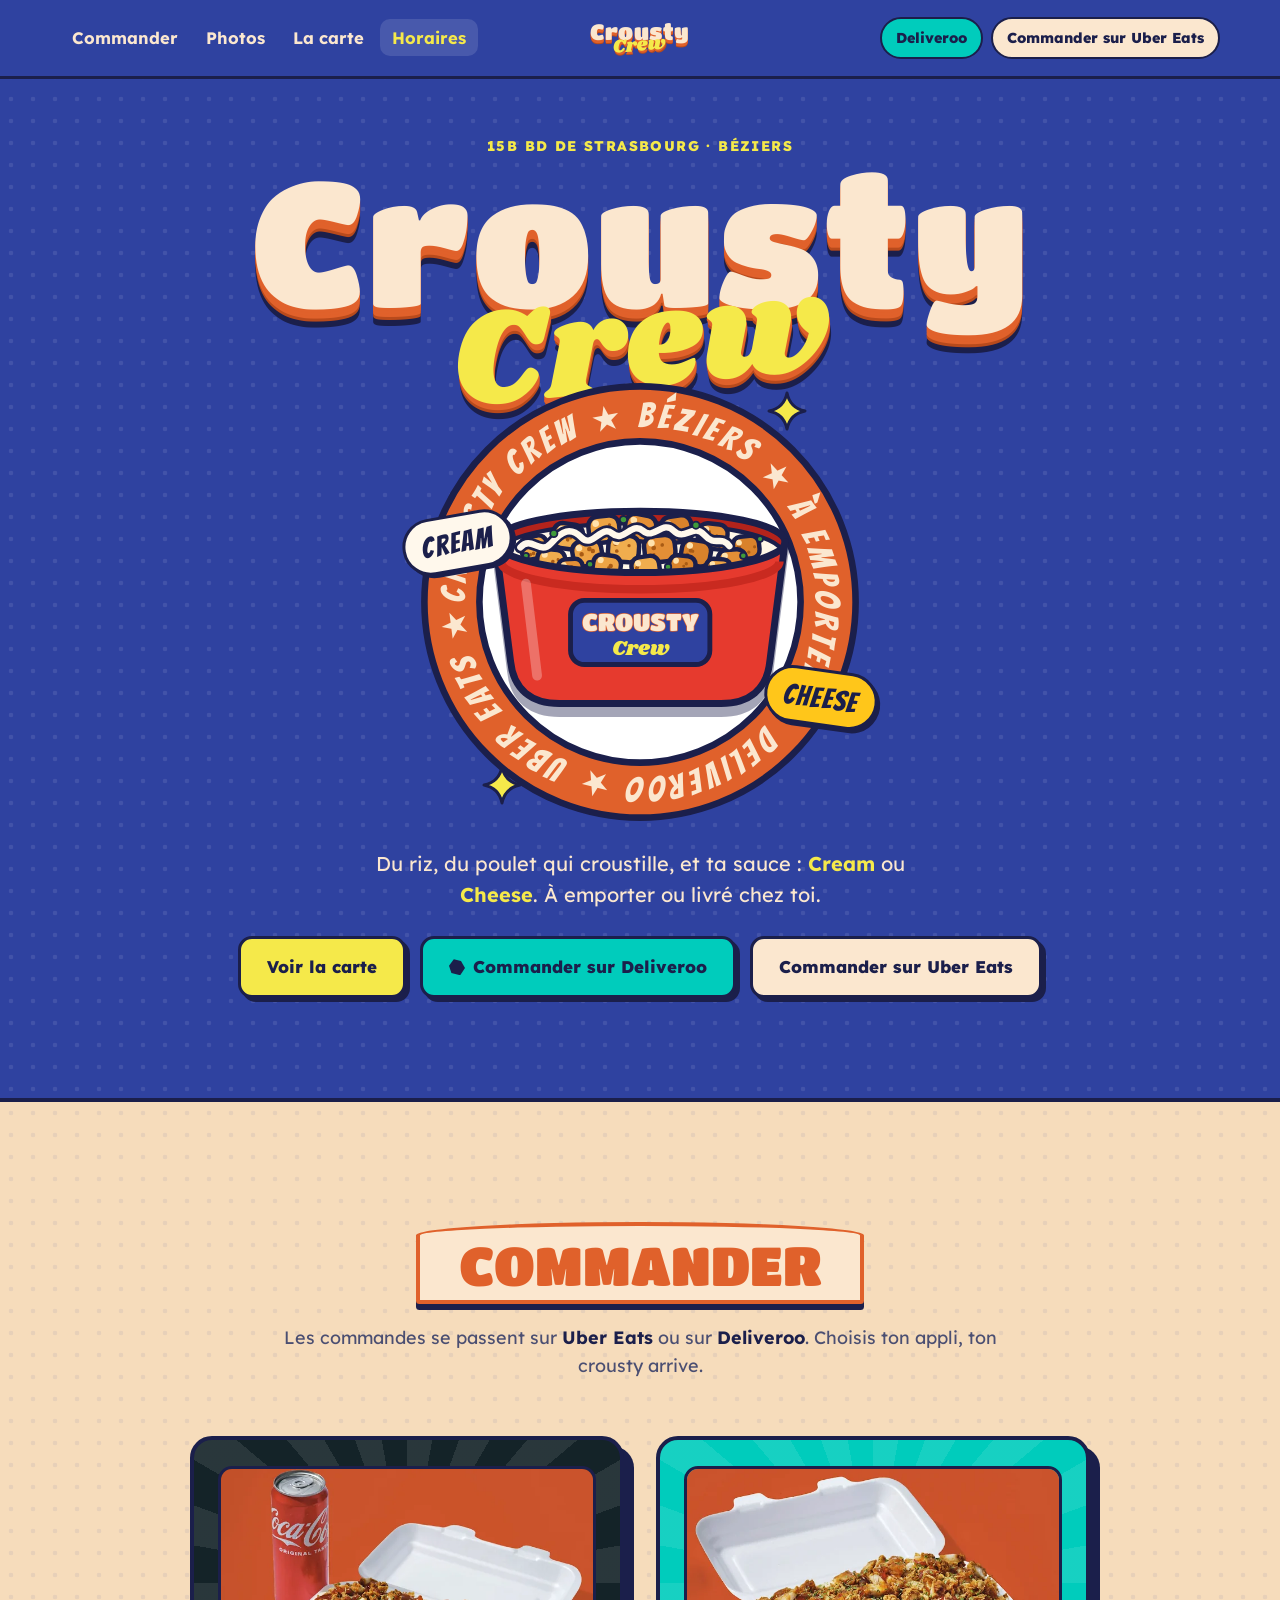
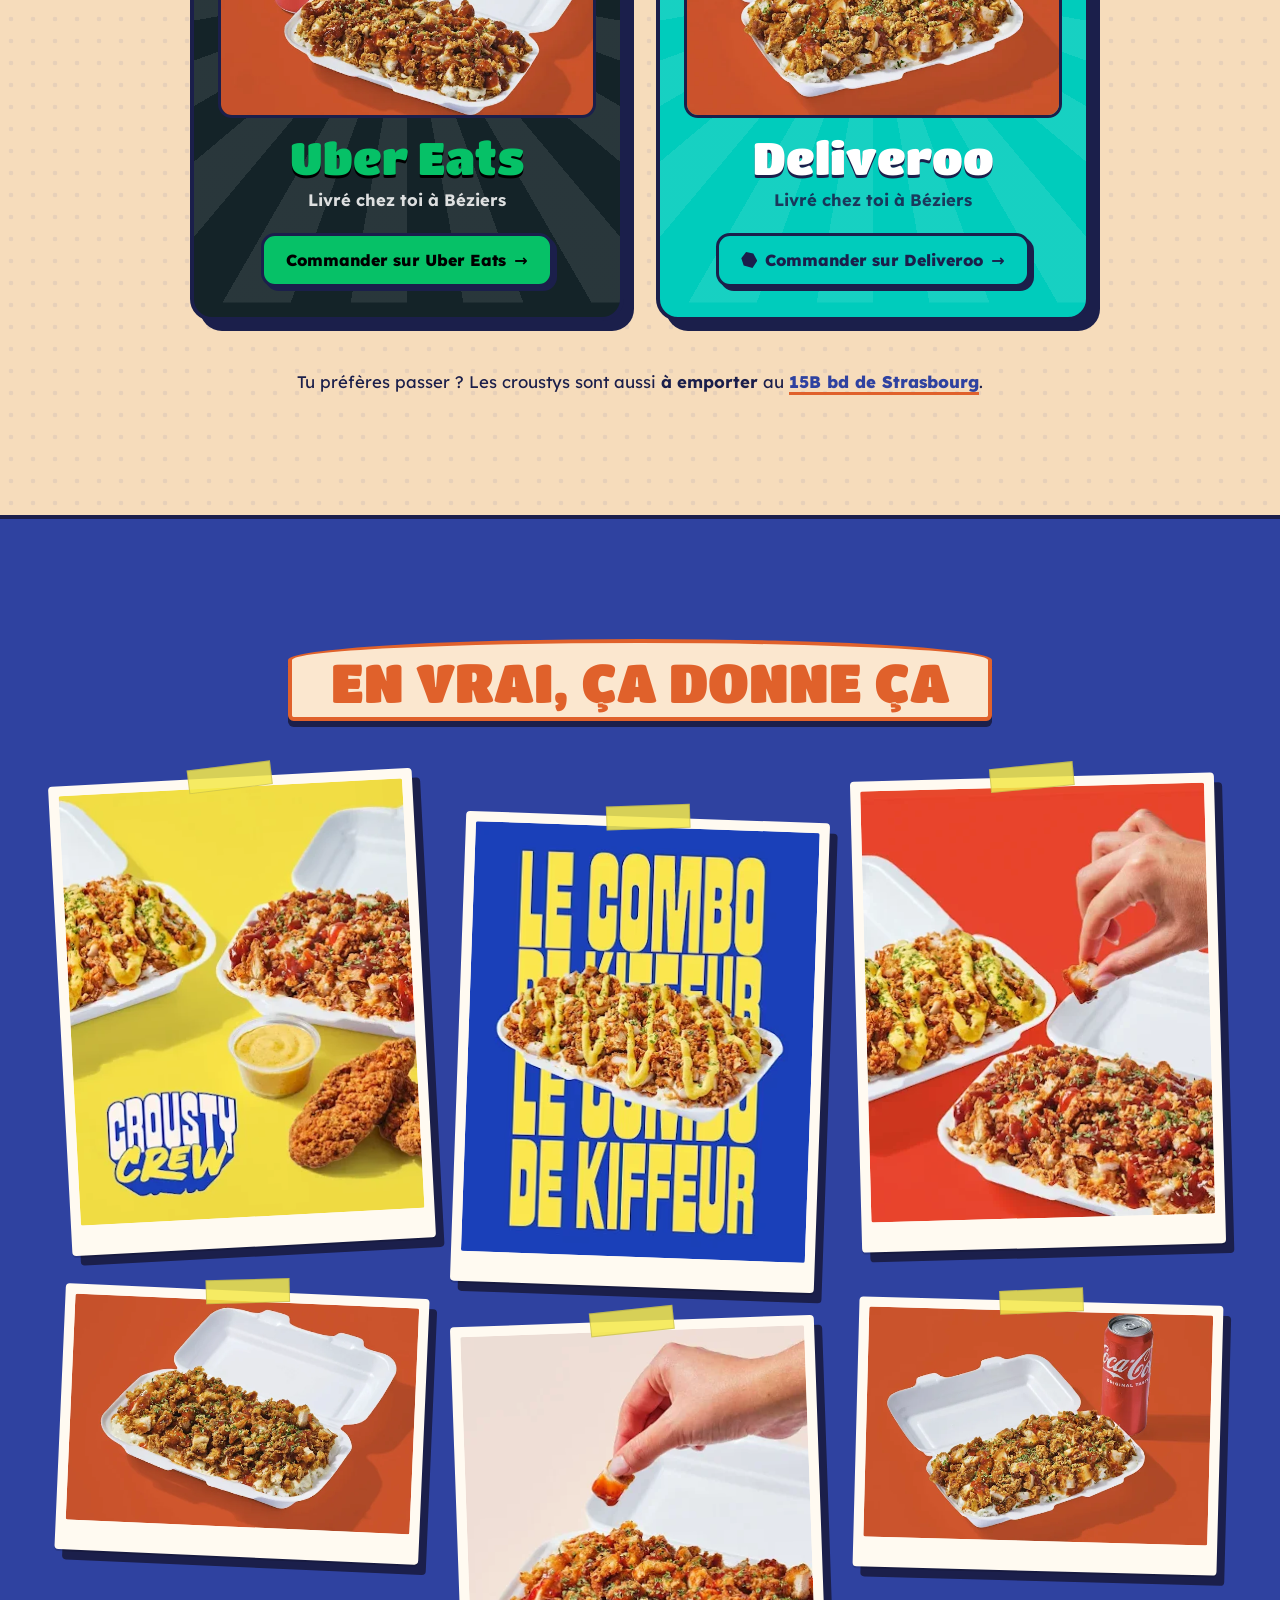
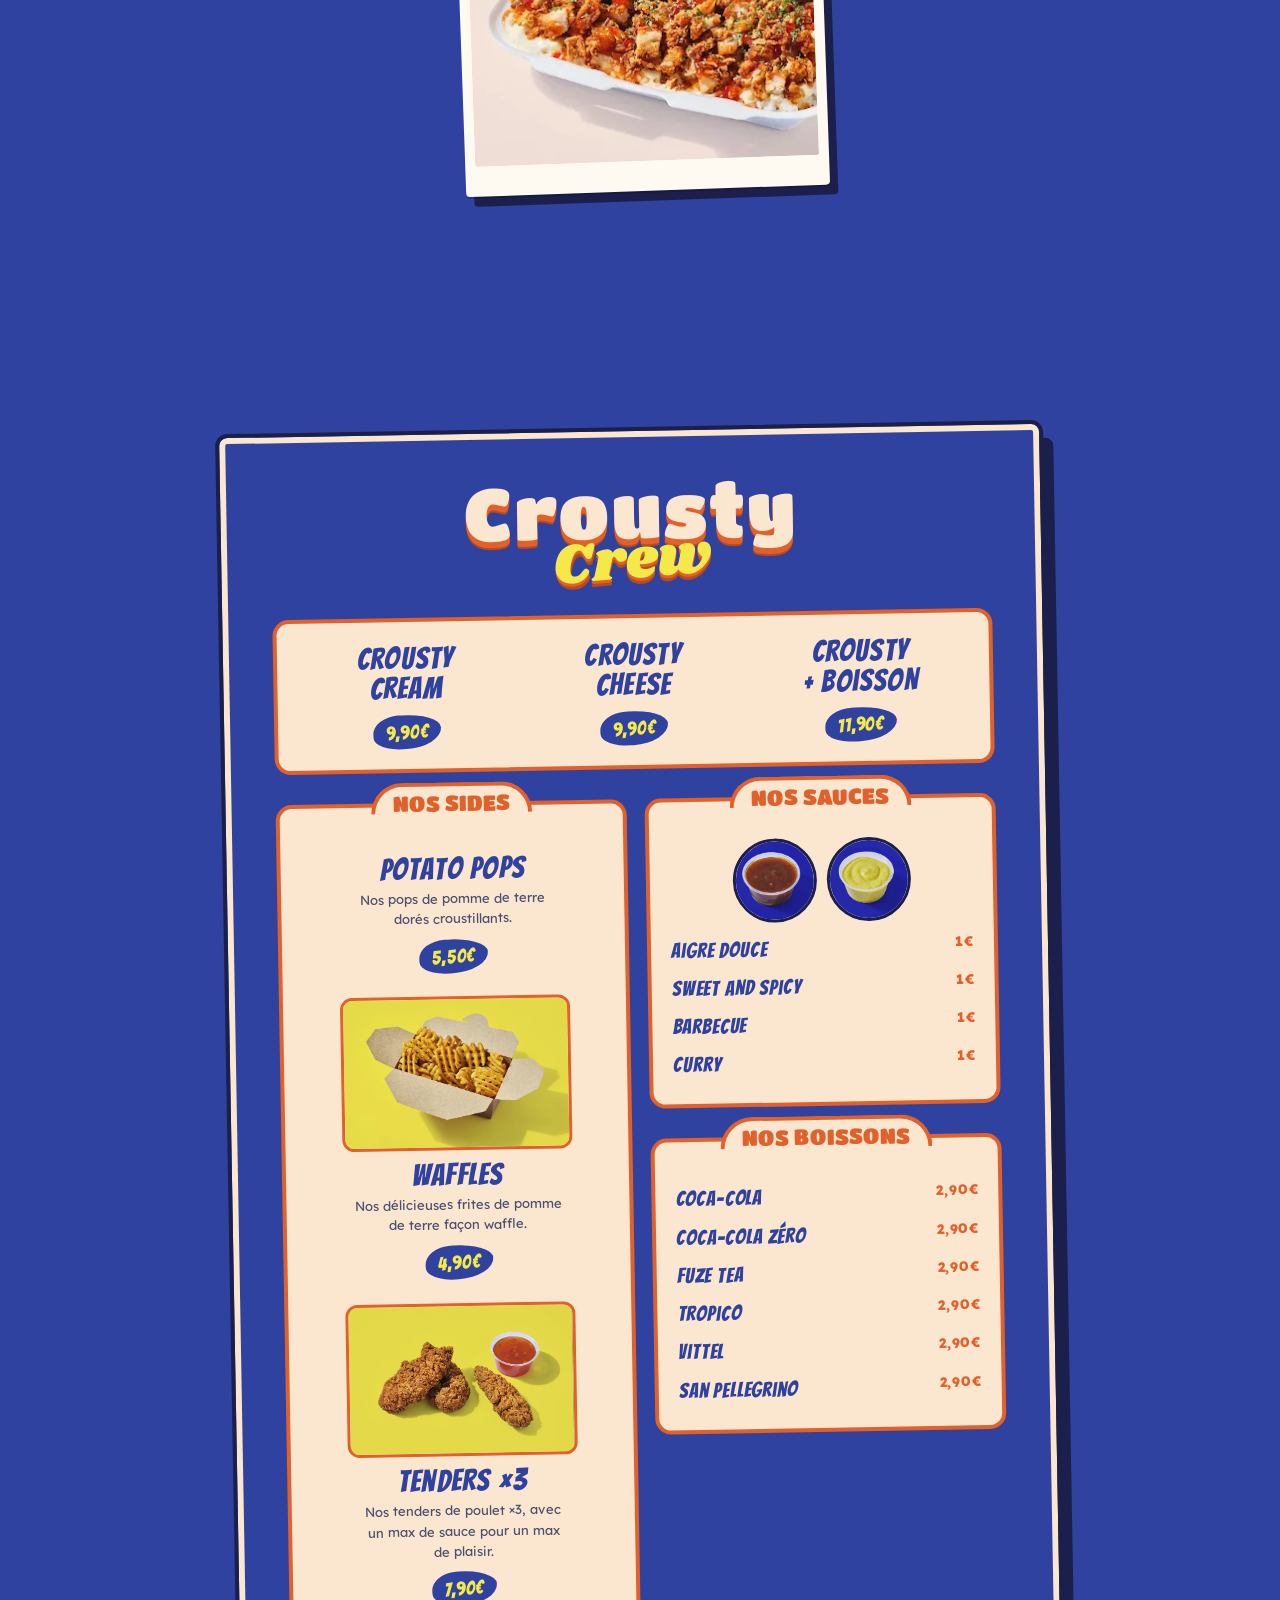
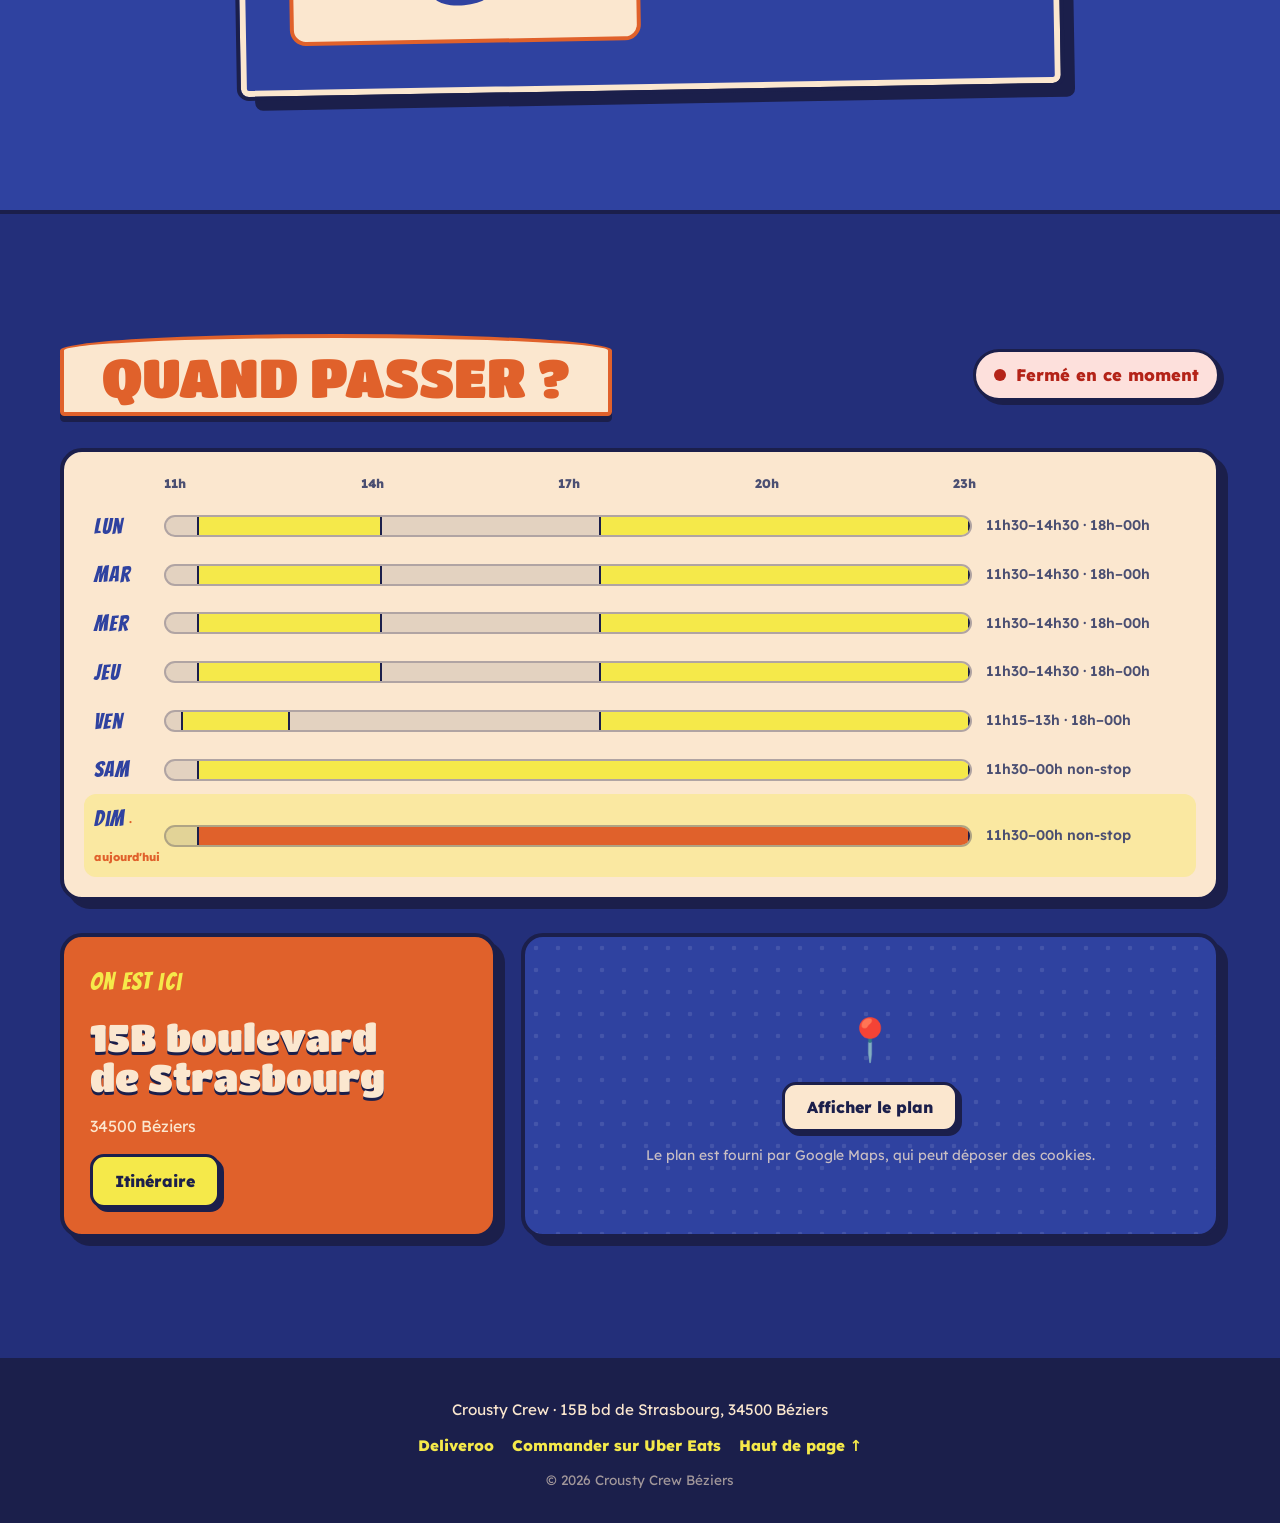
==== commit 1353bd93: "Add files via upload" ====
--- a/index.html
+++ b/index.html
@@ -1,280 +1,289 @@
-<!DOCTYPE html>
-<html lang="fr">
-<head>
-  <meta charset="UTF-8">
-  <meta name="viewport" content="width=device-width, initial-scale=1.0">
-  <title>Crousty Crew Béziers | Crousty Cream &amp; Cheese · 15B bd de Strasbourg</title>
-  <meta name="description" content="Crousty Crew à Béziers : Crousty Cream ou Crousty Cheese à 9,90 €, potato pops, waffles, tenders, sauces à 1 €. À emporter, sur Deliveroo ou Uber Eats. 15B boulevard de Strasbourg.">
-  <meta name="theme-color" content="#2f42a0">
-
-  <meta property="og:type" content="website">
-  <meta property="og:locale" content="fr_FR">
-  <meta property="og:title" content="Crousty Crew Béziers">
-  <meta property="og:description" content="Crousty Cream ou Cheese, sides et sauces. À commander sur Uber Eats ou Deliveroo. 15B bd de Strasbourg, Béziers.">
-
-  <link rel="icon" href="data:image/svg+xml,%3Csvg xmlns='http://www.w3.org/2000/svg' viewBox='0 0 64 64'%3E%3Crect width='64' height='64' rx='14' fill='%232f42a0'/%3E%3Cpath d='M8 30h48c-2 18-12 26-24 26S10 48 8 30z' fill='%23e63a2e' stroke='%231b1f4b' stroke-width='3'/%3E%3Ccircle cx='22' cy='26' r='7' fill='%23e9973a' stroke='%231b1f4b' stroke-width='3'/%3E%3Ccircle cx='34' cy='22' r='8' fill='%23e9973a' stroke='%231b1f4b' stroke-width='3'/%3E%3Ccircle cx='45' cy='27' r='6' fill='%23e9973a' stroke='%231b1f4b' stroke-width='3'/%3E%3C/svg%3E">
-  <link rel="preconnect" href="https://fonts.googleapis.com">
-  <link rel="preconnect" href="https://fonts.gstatic.com" crossorigin>
-  <link href="https://fonts.googleapis.com/css2?family=Titan+One&family=Shrikhand&family=Bangers&family=Lexend:wght@400;500;700;800&display=swap" rel="stylesheet">
-  <link rel="stylesheet" href="style.css">
-
-  <script type="application/ld+json">
-  {
-    "@context": "https://schema.org",
-    "@type": "Restaurant",
-    "name": "Crousty Crew",
-    "servesCuisine": ["Crousty", "Restauration rapide"],
-    "priceRange": "€",
-    "address": {
-      "@type": "PostalAddress",
-      "streetAddress": "15B boulevard de Strasbourg",
-      "postalCode": "34500",
-      "addressLocality": "Béziers",
-      "addressCountry": "FR"
-    },
-    "openingHoursSpecification": [
-      { "@type": "OpeningHoursSpecification", "dayOfWeek": ["Monday","Tuesday","Wednesday","Thursday"], "opens": "11:30", "closes": "14:30" },
-      { "@type": "OpeningHoursSpecification", "dayOfWeek": ["Monday","Tuesday","Wednesday","Thursday","Friday"], "opens": "18:00", "closes": "23:59" },
-      { "@type": "OpeningHoursSpecification", "dayOfWeek": "Friday", "opens": "11:15", "closes": "13:00" },
-      { "@type": "OpeningHoursSpecification", "dayOfWeek": ["Saturday","Sunday"], "opens": "11:30", "closes": "23:59" }
-    ]
-  }
-  </script>
-</head>
-<body>
-  <a class="skip" href="#main">Aller au contenu</a>
-
-  <!-- ===== Illustrations réutilisables ===== -->
-  <svg width="0" height="0" style="position:absolute" aria-hidden="true" focusable="false">
-    <defs>
-      <!-- Le bol rouge Crousty Crew. La sauce prend la couleur "color" de l'élément qui l'utilise. -->
-      <symbol id="bowl" viewBox="0 0 240 210">
-        <defs><clipPath id="bowlMouth"><path d="M16 76A104 22 0 0 0 224 76V44H16z"/></clipPath></defs>
-        <!-- intérieur du pot -->
-        <ellipse cx="120" cy="76" rx="104" ry="22" fill="#b3231b" stroke="#1b1f4b" stroke-width="5"/>
-        <g clip-path="url(#bowlMouth)">
-          <!-- riz -->
-          <path d="M18 82C34 56 206 56 222 82C196 104 44 104 18 82z" fill="#fff7e8" stroke="#1b1f4b" stroke-width="3"/>
-          <!-- dés de poulet -->
-          <g>
-            <g transform="rotate(10 120 66)"><rect x="109.0" y="56.5" width="22.1" height="18.9" rx="6.8" fill="#e48f36" stroke="#1b1f4b" stroke-width="3.2"/><g fill="#a95b14"><circle cx="119.3" cy="67.9" r="1.6"/><circle cx="119.5" cy="67.3" r="1.4"/><circle cx="115.4" cy="67.4" r="1.4"/></g><circle cx="114.5" cy="61.3" r="2.4" fill="#ffe2ad"/></g>
-            <g transform="rotate(-6 94 67)"><rect x="83.0" y="57.5" width="22.1" height="18.9" rx="6.8" fill="#eea445" stroke="#1b1f4b" stroke-width="3.2"/><g fill="#a95b14"><circle cx="98.3" cy="64.2" r="1.2"/><circle cx="88.0" cy="71.4" r="1.5"/><circle cx="87.3" cy="73.1" r="1.7"/></g><circle cx="88.5" cy="62.3" r="2.4" fill="#ffe2ad"/></g>
-            <g transform="rotate(-8 146 67)"><rect x="135.0" y="57.5" width="22.1" height="18.9" rx="6.8" fill="#d9822b" stroke="#1b1f4b" stroke-width="3.2"/><g fill="#a95b14"><circle cx="148.3" cy="69.4" r="1.1"/><circle cx="138.9" cy="68.5" r="1.0"/><circle cx="141.4" cy="65.7" r="1.0"/></g><circle cx="140.5" cy="62.3" r="2.4" fill="#ffe2ad"/></g>
-            <g transform="rotate(8 68 72)"><rect x="57.5" y="63.0" width="21.0" height="18.0" rx="6.5" fill="#f0ad4e" stroke="#1b1f4b" stroke-width="3.2"/><g fill="#a95b14"><circle cx="67.5" cy="72.6" r="1.6"/><circle cx="68.3" cy="74.5" r="1.3"/><circle cx="70.3" cy="72.8" r="1.2"/></g><circle cx="62.8" cy="67.5" r="2.3" fill="#ffe2ad"/></g>
-            <g transform="rotate(6 172 72)"><rect x="161.5" y="63.0" width="21.0" height="18.0" rx="6.5" fill="#e48f36" stroke="#1b1f4b" stroke-width="3.2"/><g fill="#a95b14"><circle cx="179.0" cy="78.0" r="1.6"/><circle cx="174.9" cy="71.4" r="1.2"/><circle cx="169.0" cy="69.1" r="1.5"/></g><circle cx="166.8" cy="67.5" r="2.3" fill="#ffe2ad"/></g>
-            <g transform="rotate(-10 44 80)"><rect x="34.5" y="71.9" width="18.9" height="16.2" rx="5.9" fill="#eea445" stroke="#1b1f4b" stroke-width="3.2"/><g fill="#a95b14"><circle cx="42.7" cy="84.1" r="1.3"/><circle cx="49.8" cy="84.1" r="1.0"/><circle cx="40.3" cy="84.6" r="1.3"/></g><circle cx="39.3" cy="76.0" r="2.1" fill="#ffe2ad"/></g>
-            <g transform="rotate(-6 196 80)"><rect x="186.6" y="71.9" width="18.9" height="16.2" rx="5.9" fill="#d9822b" stroke="#1b1f4b" stroke-width="3.2"/><g fill="#a95b14"><circle cx="202.1" cy="80.2" r="1.1"/><circle cx="197.6" cy="83.5" r="1.2"/><circle cx="190.8" cy="79.6" r="1.7"/></g><circle cx="191.3" cy="76.0" r="2.1" fill="#ffe2ad"/></g>
-            <g transform="rotate(4 108 81)"><rect x="97.0" y="71.5" width="22.1" height="18.9" rx="6.8" fill="#f0ad4e" stroke="#1b1f4b" stroke-width="3.2"/><g fill="#a95b14"><circle cx="111.8" cy="78.4" r="1.2"/><circle cx="102.1" cy="77.8" r="1.6"/><circle cx="103.3" cy="82.9" r="1.3"/></g><circle cx="102.5" cy="76.3" r="2.4" fill="#ffe2ad"/></g>
-            <g transform="rotate(-6 134 81)"><rect x="123.0" y="71.5" width="22.1" height="18.9" rx="6.8" fill="#e48f36" stroke="#1b1f4b" stroke-width="3.2"/><g fill="#a95b14"><circle cx="129.5" cy="84.6" r="1.1"/><circle cx="136.1" cy="78.4" r="1.3"/><circle cx="129.8" cy="79.9" r="1.7"/></g><circle cx="128.5" cy="76.3" r="2.4" fill="#ffe2ad"/></g>
-            <g transform="rotate(-10 82 84)"><rect x="71.5" y="75.0" width="21.0" height="18.0" rx="6.5" fill="#eea445" stroke="#1b1f4b" stroke-width="3.2"/><g fill="#a95b14"><circle cx="86.2" cy="83.3" r="1.6"/><circle cx="77.9" cy="84.2" r="1.6"/><circle cx="84.0" cy="81.4" r="1.7"/></g><circle cx="76.8" cy="79.5" r="2.3" fill="#ffe2ad"/></g>
-            <g transform="rotate(10 160 84)"><rect x="149.5" y="75.0" width="21.0" height="18.0" rx="6.5" fill="#d9822b" stroke="#1b1f4b" stroke-width="3.2"/><g fill="#a95b14"><circle cx="156.0" cy="82.9" r="1.5"/><circle cx="157.6" cy="83.2" r="1.1"/><circle cx="154.3" cy="86.0" r="1.2"/></g><circle cx="154.8" cy="79.5" r="2.3" fill="#ffe2ad"/></g>
-            <g transform="rotate(6 56 90)"><rect x="46.0" y="81.5" width="19.9" height="17.1" rx="6.2" fill="#f0ad4e" stroke="#1b1f4b" stroke-width="3.2"/><g fill="#a95b14"><circle cx="57.3" cy="90.0" r="1.3"/><circle cx="62.1" cy="91.0" r="1.4"/><circle cx="60.9" cy="88.2" r="1.1"/></g><circle cx="51.0" cy="85.7" r="2.2" fill="#ffe2ad"/></g>
-            <g transform="rotate(-4 186 90)"><rect x="176.0" y="81.5" width="19.9" height="17.1" rx="6.2" fill="#e48f36" stroke="#1b1f4b" stroke-width="3.2"/><g fill="#a95b14"><circle cx="191.4" cy="94.0" r="1.2"/><circle cx="181.9" cy="93.3" r="1.7"/><circle cx="182.0" cy="95.2" r="1.6"/></g><circle cx="181.0" cy="85.7" r="2.2" fill="#ffe2ad"/></g>
-            <g transform="rotate(8 96 94)"><rect x="86.0" y="85.5" width="19.9" height="17.1" rx="6.2" fill="#eea445" stroke="#1b1f4b" stroke-width="3.2"/><g fill="#a95b14"><circle cx="97.4" cy="94.4" r="1.1"/><circle cx="89.9" cy="99.4" r="1.2"/><circle cx="98.7" cy="92.9" r="1.6"/></g><circle cx="91.0" cy="89.7" r="2.2" fill="#ffe2ad"/></g>
-            <g transform="rotate(6 150 94)"><rect x="140.6" y="85.9" width="18.9" height="16.2" rx="5.9" fill="#d9822b" stroke="#1b1f4b" stroke-width="3.2"/><g fill="#a95b14"><circle cx="151.2" cy="93.3" r="1.1"/><circle cx="152.8" cy="91.4" r="1.2"/><circle cx="150.7" cy="98.1" r="1.4"/></g><circle cx="145.3" cy="90.0" r="2.1" fill="#ffe2ad"/></g>
-            <g transform="rotate(-8 124 95)"><rect x="114.0" y="86.5" width="19.9" height="17.1" rx="6.2" fill="#f0ad4e" stroke="#1b1f4b" stroke-width="3.2"/><g fill="#a95b14"><circle cx="121.1" cy="99.9" r="1.1"/><circle cx="117.6" cy="94.0" r="1.3"/><circle cx="118.2" cy="93.2" r="1.3"/></g><circle cx="119.0" cy="90.7" r="2.2" fill="#ffe2ad"/></g>
-            <g transform="rotate(-4 70 96)"><rect x="61.1" y="88.3" width="17.8" height="15.3" rx="5.5" fill="#e48f36" stroke="#1b1f4b" stroke-width="3.2"/><g fill="#a95b14"><circle cx="70.9" cy="94.0" r="1.3"/><circle cx="74.7" cy="100.9" r="1.5"/><circle cx="72.3" cy="97.7" r="1.1"/></g><circle cx="65.5" cy="92.2" r="2.0" fill="#ffe2ad"/></g>
-            <g transform="rotate(4 176 96)"><rect x="167.1" y="88.3" width="17.8" height="15.3" rx="5.5" fill="#eea445" stroke="#1b1f4b" stroke-width="3.2"/><g fill="#a95b14"><circle cx="170.5" cy="93.1" r="1.6"/><circle cx="178.4" cy="100.8" r="1.0"/><circle cx="177.6" cy="96.9" r="1.5"/></g><circle cx="171.5" cy="92.2" r="2.0" fill="#ffe2ad"/></g>
-          </g>
-          <!-- sauce -->
-          <path d="M34 80c8-9 14 6 22-3s14-12 22-4 14-10 22-3 14-9 22-2 14-8 22 0 14-6 22 3 12 0 18 8" fill="none" stroke="#1b1f4b" stroke-width="8.5" stroke-linecap="round" stroke-linejoin="round"/>
-          <path d="M34 80c8-9 14 6 22-3s14-12 22-4 14-10 22-3 14-9 22-2 14-8 22 0 14-6 22 3 12 0 18 8" fill="none" stroke="currentColor" stroke-width="4.6" stroke-linecap="round" stroke-linejoin="round"/>
-          <!-- persil -->
-          <g fill="#3f9b3a" stroke="#1b1f4b" stroke-width="1.3"><circle cx="58" cy="70" r="2.6"/><circle cx="108" cy="60" r="2.6"/><circle cx="160" cy="64" r="2.6"/><circle cx="84" cy="92" r="2.3"/><circle cx="140" cy="94" r="2.3"/><circle cx="194" cy="86" r="2.3"/><circle cx="38" cy="86" r="2.1"/><circle cx="206" cy="74" r="2.1"/></g>
-        </g>
-        <!-- le pot : flancs droits, fond arrondi, bord avant devant la nourriture -->
-        <path d="M16 76A104 22 0 0 0 224 76L213 162C211 182 198 192 178 192H62C42 192 29 182 27 162z" fill="#e63a2e" stroke="#1b1f4b" stroke-width="5" stroke-linejoin="round"/>
-        <path d="M20 90A100 20 0 0 0 220 90" fill="none" stroke="#c92a20" stroke-width="6"/>
-        <path d="M38 106L46 172" stroke="#fff" stroke-width="7" stroke-linecap="round" opacity=".28"/>
-        <!-- étiquette -->
-        <rect x="70" y="118" width="100" height="46" rx="10" fill="#2f42a0" stroke="#1b1f4b" stroke-width="3.5"/>
-        <text x="120" y="140" text-anchor="middle" font-family="Titan One, Arial Black, sans-serif" font-size="17" fill="#fbe7cf" stroke="#e0612b" stroke-width="1" paint-order="stroke">CROUSTY</text>
-        <text x="120" y="157" text-anchor="middle" font-family="Shrikhand, Georgia, serif" font-size="15" fill="#f5e94a">Crew</text>
-      </symbol>
-
-      <symbol id="can" viewBox="0 0 60 100">
-        <rect x="6" y="8" width="48" height="86" rx="8" fill="#e63a2e" stroke="#1b1f4b" stroke-width="4"/>
-        <rect x="10" y="2" width="40" height="10" rx="4" fill="#cfd3e0" stroke="#1b1f4b" stroke-width="4"/>
-        <rect x="6" y="40" width="48" height="24" fill="#f5e94a" stroke="#1b1f4b" stroke-width="3"/>
-        <path d="M14 22v8" stroke="#fff" stroke-width="4" stroke-linecap="round" opacity=".5"/>
-      </symbol>
-
-      <symbol id="pops" viewBox="0 0 80 60"><g stroke="#1b1f4b" stroke-width="3"><circle cx="22" cy="38" r="13" fill="#eebb4d"/><circle cx="44" cy="30" r="14" fill="#f3c65c"/><circle cx="60" cy="42" r="12" fill="#e9b043"/></g><g fill="#c98a1e"><circle cx="40" cy="26" r="2"/><circle cx="20" cy="34" r="1.6"/><circle cx="58" cy="40" r="1.6"/></g></symbol>
-      <symbol id="waffle" viewBox="0 0 80 60"><g transform="rotate(-10 40 30)"><rect x="12" y="12" width="56" height="38" rx="8" fill="#f3c65c" stroke="#1b1f4b" stroke-width="3"/><path d="M26 12v38M40 12v38M54 12v38M12 25h56M12 38h56" stroke="#c98a1e" stroke-width="3"/></g></symbol>
-      <symbol id="tenders" viewBox="0 0 80 60"><g stroke="#1b1f4b" stroke-width="3" stroke-linejoin="round"><path d="M8 34c2-10 22-14 30-8 6 4 2 12-8 14-10 2-24 2-22-6z" fill="#e6963c"/><path d="M30 22c4-10 26-12 34-4 6 6 0 14-10 14-12 0-26 0-24-10z" fill="#eda046"/><path d="M34 46c4-8 24-8 30-2 4 5-2 10-12 10-10 0-20-2-18-8z" fill="#d9822b"/></g></symbol>
-      <symbol id="spark" viewBox="0 0 40 40"><path d="M20 2c2 10 8 16 18 18-10 2-16 8-18 18-2-10-8-16-18-18 10-2 16-8 18-18z" fill="#f5e94a" stroke="#1b1f4b" stroke-width="3" stroke-linejoin="round"/></symbol>
-    </defs>
-  </svg>
-
-  <!-- ===== Header : logo au centre ===== -->
-  <header class="top" id="header">
-    <nav class="top__nav" aria-label="Navigation principale">
-      <ul class="top__links top__links--left" id="navLinks">
-        <li><a href="#commander">Commander</a></li>
-        <li><a href="#photos">Photos</a></li>
-        <li><a href="#carte">La carte</a></li>
-        <li><a href="#horaires">Horaires</a></li>
-      </ul>
-      <a href="#top" class="logo" aria-label="Crousty Crew, accueil"><span class="logo__crousty">Crousty</span><span class="logo__crew">Crew</span></a>
-      <div class="top__order">
-        <a class="pill pill--deliveroo" data-order="deliveroo" href="https://deliveroo.fr/fr/menu/beziers/la-chevaliere/crousty-crew-beziers" target="_blank" rel="noopener">Deliveroo</a>
-        <a class="pill pill--uber" data-order="ubereats" href="https://www.ubereats.com/fr/store/crousty-crew-beziers/BfXI0BCmUoWS0sB-ZyaTMw" target="_blank" rel="noopener">Commander sur Uber Eats</a>
-      </div>
-      <button class="burger" id="burger" aria-label="Ouvrir le menu" aria-expanded="false" aria-controls="navLinks"><span></span><span></span></button>
-    </nav>
-  </header>
-
-  <main id="main">
-    <!-- ===== Hero façon affiche ===== -->
-    <section class="poster" id="top">
-      <p class="poster__kicker" data-reveal>15B bd de Strasbourg · Béziers</p>
-      <h1 class="mega" aria-label="Crousty Crew, le crousty à Béziers">
-        <span class="mega__crousty" aria-hidden="true">Crousty</span>
-        <span class="mega__crew" aria-hidden="true">Crew</span>
-      </h1>
-
-      <div class="stage-hero" data-reveal style="--d:.2s">
-        <img class="stage-hero__img" src="images/emblem.webp" width="1232" height="1116"
-             alt="Emblème Crousty Crew : un pot rouge rempli de riz et de poulet croustillant, entouré d'un anneau orange « Crousty Crew, Béziers, à emporter, Deliveroo, Uber Eats », avec les étiquettes Cream et Cheese" fetchpriority="high">
-      </div>
-
-      <p class="poster__lead" data-reveal style="--d:.35s">Du riz, du poulet qui croustille, et ta sauce&nbsp;: <strong>Cream</strong> ou <strong>Cheese</strong>. À emporter ou livré chez toi.</p>
-      <div class="poster__cta" data-reveal style="--d:.45s">
-        <a href="#carte" class="btn btn--yellow btn--big">Voir la carte</a>
-        <a class="btn btn--deliveroo btn--big" data-order="deliveroo" href="https://deliveroo.fr/fr/menu/beziers/la-chevaliere/crousty-crew-beziers" target="_blank" rel="noopener">Commander sur Deliveroo</a>
-        <a class="btn btn--cream btn--big" data-order="ubereats" href="https://www.ubereats.com/fr/store/crousty-crew-beziers/BfXI0BCmUoWS0sB-ZyaTMw" target="_blank" rel="noopener">Commander sur Uber Eats</a>
-      </div>
-    </section>
-
-    <!-- ===== Commander : sur Uber Eats ou Deliveroo ===== -->
-    <section class="order" id="commander" aria-labelledby="order-title">
-      <div class="order__head">
-        <h2 id="order-title" class="tab-title" data-reveal>Commander</h2>
-        <p data-reveal style="--d:.1s">Les commandes se passent sur <strong>Uber Eats</strong> ou sur <strong>Deliveroo</strong>. Choisis ton appli, ton crousty arrive.</p>
-      </div>
-
-      <div class="order__grid">
-        <a class="platform platform--uber" data-order="ubereats" href="https://www.ubereats.com/fr/store/crousty-crew-beziers/BfXI0BCmUoWS0sB-ZyaTMw" target="_blank" rel="noopener" data-reveal>
-          <img class="platform__photo" src="images/crousty-coca.webp" width="680" height="437" alt="" loading="lazy">
-          <span class="platform__name">Uber Eats</span>
-          <span class="platform__info">Livré chez toi à Béziers</span>
-          <span class="btn btn--uber">Commander sur Uber Eats <span aria-hidden="true">→</span></span>
-        </a>
-        <a class="platform platform--deliveroo" data-order="deliveroo" href="https://deliveroo.fr/fr/menu/beziers/la-chevaliere/crousty-crew-beziers" target="_blank" rel="noopener" data-reveal style="--d:.1s">
-          <img class="platform__photo" src="images/crousty-boite-2.webp" width="680" height="436" alt="" loading="lazy">
-          <span class="platform__name">Deliveroo</span>
-          <span class="platform__info">Livré chez toi à Béziers</span>
-          <span class="btn btn--deliveroo">Commander sur Deliveroo <span aria-hidden="true">→</span></span>
-        </a>
-      </div>
-
-      <p class="order__note" data-reveal>Tu préfères passer ? Les croustys sont aussi <strong>à emporter</strong> au <a href="#horaires">15B bd de Strasbourg</a>.</p>
-    </section>
-
-    <!-- ===== Galerie : les vraies photos ===== -->
-    <section class="wall" id="photos" aria-labelledby="wall-title">
-      <h2 id="wall-title" class="tab-title" data-reveal>En vrai, ça donne ça</h2>
-      <div class="wall__grid">
-        <figure class="snap snap--a" data-reveal><img src="images/duo-logo.webp" width="408" height="510" alt="Deux box de crousty Crousty Crew avec des tenders et une sauce" loading="lazy"></figure>
-        <figure class="snap snap--b" data-reveal style="--d:.06s"><img src="images/combo-kiffeur.webp" width="408" height="510" alt="Affiche Le combo de kiffeur : une box de crousty nappée de sauce jaune" loading="lazy"></figure>
-        <figure class="snap snap--c" data-reveal style="--d:.12s"><img src="images/duo-main.webp" width="407" height="510" alt="Une main attrape un morceau de poulet croustillant dans une box" loading="lazy"></figure>
-        <figure class="snap snap--d" data-reveal style="--d:.18s"><img src="images/crousty-boite.webp" width="680" height="447" alt="Une box de crousty ouverte, poulet croustillant et sauce" loading="lazy"></figure>
-        <figure class="snap snap--e" data-reveal style="--d:.24s"><img src="images/crousty-main.webp" width="408" height="510" alt="Un morceau de crousty saucé pris à la main" loading="lazy"></figure>
-        <figure class="snap snap--f" data-reveal style="--d:.3s"><img src="images/crousty-coca-2.webp" width="680" height="454" alt="Une box de crousty avec une canette de Coca-Cola" loading="lazy"></figure>
-      </div>
-    </section>
-
-    <!-- ===== La carte, façon affiche ===== -->
-    <section class="menu-wrap" id="carte" aria-labelledby="carte-title">
-      <h2 id="carte-title" class="sr-only">La carte</h2>
-      <div class="menu-poster" data-reveal>
-        <p class="menu-poster__logo" aria-hidden="true"><span class="logo__crousty">Crousty</span><span class="logo__crew">Crew</span></p>
-
-        <div class="panel panel--wide">
-          <div class="mp-item"><b>Crousty<br>Cream</b><em>9,90€</em></div>
-          <div class="mp-item"><b>Crousty<br>Cheese</b><em>9,90€</em></div>
-          <div class="mp-item"><b>Crousty<br>+ Boisson</b><em>11,90€</em></div>
-        </div>
-
-        <div class="menu-poster__cols">
-          <div class="panel">
-            <h3 class="panel__tab">Nos sides</h3>
-            <div class="mp-side"><b>Potato Pops</b><span>Nos pops de pomme de terre dorés croustillants.</span><em>5,50€</em></div>
-            <div class="mp-side"><img class="mp-photo" src="images/waffles.webp" width="680" height="455" alt="Des waffles dorées dans une boîte en carton" loading="lazy"><b>Waffles</b><span>Nos délicieuses frites de pomme de terre façon waffle.</span><em>4,90€</em></div>
-            <div class="mp-side"><img class="mp-photo" src="images/tenders.webp" width="680" height="445" alt="Trois tenders de poulet panés avec une sauce" loading="lazy"><b>Tenders ×3</b><span>Nos tenders de poulet ×3, avec un max de sauce pour un max de plaisir.</span><em>7,90€</em></div>
-          </div>
-          <div class="menu-poster__stack">
-            <div class="panel">
-              <h3 class="panel__tab">Nos sauces</h3>
-              <div class="mp-sauces" aria-hidden="true"><img src="images/sauce-brune.webp" width="680" height="441" alt="" loading="lazy"><img src="images/sauce-jaune.webp" width="680" height="449" alt="" loading="lazy"></div>
-              <ul class="mp-list"><li>Aigre douce <i>1€</i></li><li>Sweet and spicy <i>1€</i></li><li>Barbecue <i>1€</i></li><li>Curry <i>1€</i></li></ul>
-            </div>
-            <div class="panel">
-              <h3 class="panel__tab">Nos boissons</h3>
-              <ul class="mp-list"><li>Coca-Cola <i>2,90€</i></li><li>Coca-Cola Zéro <i>2,90€</i></li><li>Fuze Tea <i>2,90€</i></li><li>Tropico <i>2,90€</i></li><li>Vittel <i>2,90€</i></li><li>San Pellegrino <i>2,90€</i></li></ul>
-            </div>
-          </div>
-        </div>
-      </div>
-    </section>
-
-    <!-- ===== Horaires en frise ===== -->
-    <section class="hours-wrap" id="horaires" aria-labelledby="horaires-title">
-      <div class="hours-head">
-        <h2 id="horaires-title" class="tab-title" data-reveal>Quand passer&nbsp;?</h2>
-        <p class="open" id="openStatus" data-reveal></p>
-      </div>
-
-      <div class="timeline" data-reveal>
-        <div class="timeline__scale" aria-hidden="true"><span>11h</span><span>14h</span><span>17h</span><span>20h</span><span>23h</span></div>
-        <ol class="timeline__days" id="days">
-          <li data-day="1"><b>Lun</b><div class="track"><i style="--a:30;--b:210"></i><i style="--a:420;--b:780"></i></div><span class="txt">11h30–14h30 · 18h–00h</span></li>
-          <li data-day="2"><b>Mar</b><div class="track"><i style="--a:30;--b:210"></i><i style="--a:420;--b:780"></i></div><span class="txt">11h30–14h30 · 18h–00h</span></li>
-          <li data-day="3"><b>Mer</b><div class="track"><i style="--a:30;--b:210"></i><i style="--a:420;--b:780"></i></div><span class="txt">11h30–14h30 · 18h–00h</span></li>
-          <li data-day="4"><b>Jeu</b><div class="track"><i style="--a:30;--b:210"></i><i style="--a:420;--b:780"></i></div><span class="txt">11h30–14h30 · 18h–00h</span></li>
-          <li data-day="5"><b>Ven</b><div class="track"><i style="--a:15;--b:120"></i><i style="--a:420;--b:780"></i></div><span class="txt">11h15–13h · 18h–00h</span></li>
-          <li data-day="6"><b>Sam</b><div class="track"><i style="--a:30;--b:780"></i></div><span class="txt">11h30–00h non-stop</span></li>
-          <li data-day="0"><b>Dim</b><div class="track"><i style="--a:30;--b:780"></i></div><span class="txt">11h30–00h non-stop</span></li>
-        </ol>
-      </div>
-
-      <div class="visit">
-        <div class="visit__addr" data-reveal>
-          <p class="visit__label">On est ici</p>
-          <address>15B boulevard<br>de Strasbourg<br><small>34500 Béziers</small></address>
-          <a class="btn btn--yellow" href="https://www.google.com/maps/dir/?api=1&destination=15B+boulevard+de+Strasbourg+34500+B%C3%A9ziers" target="_blank" rel="noopener">Itinéraire</a>
-        </div>
-        <div class="map" id="map" data-reveal style="--d:.1s">
-          <div class="map__placeholder">
-            <button type="button" class="btn btn--cream" id="loadMap">Afficher le plan</button>
-            <small>Le plan est fourni par Google Maps, qui peut déposer des cookies.</small>
-          </div>
-        </div>
-      </div>
-    </section>
-  </main>
-
-  <!-- ===== Footer ===== -->
-  <footer class="foot">
-    <p>Crousty Crew · 15B bd de Strasbourg, 34500 Béziers</p>
-    <p class="foot__links">
-      <a data-order="deliveroo" href="https://deliveroo.fr/fr/menu/beziers/la-chevaliere/crousty-crew-beziers" target="_blank" rel="noopener">Deliveroo</a>
-      <a data-order="ubereats" href="https://www.ubereats.com/fr/store/crousty-crew-beziers/BfXI0BCmUoWS0sB-ZyaTMw" target="_blank" rel="noopener">Commander sur Uber Eats</a>
-      <a href="#top">Haut de page ↑</a>
-    </p>
-    <p class="foot__copy">© <span id="year"></span> Crousty Crew Béziers</p>
-  </footer>
-
-  <!-- Bouton rond "Commander" sur mobile -->
-  <div class="fab" id="fab">
-    <div class="fab__menu" id="fabMenu" hidden>
-      <a class="btn btn--deliveroo" data-order="deliveroo" href="https://deliveroo.fr/fr/menu/beziers/la-chevaliere/crousty-crew-beziers" target="_blank" rel="noopener">Deliveroo</a>
-      <a class="btn btn--cream" data-order="ubereats" href="https://www.ubereats.com/fr/store/crousty-crew-beziers/BfXI0BCmUoWS0sB-ZyaTMw" target="_blank" rel="noopener">Commander sur Uber Eats</a>
-      <a class="btn btn--cream" href="https://www.google.com/maps/dir/?api=1&destination=15B+boulevard+de+Strasbourg+34500+B%C3%A9ziers" target="_blank" rel="noopener">Itinéraire</a>
-    </div>
-    <button class="fab__btn" id="fabBtn" aria-expanded="false" aria-controls="fabMenu">Commander</button>
-  </div>
-
-  <script src="script.js" defer></script>
-</body>
-</html>
+<!DOCTYPE html>
+<html lang="fr">
+<head>
+  <meta charset="UTF-8">
+  <meta name="viewport" content="width=device-width, initial-scale=1.0">
+  <title>Crousty Crew Béziers | Crousty Cream &amp; Cheese · 15B bd de Strasbourg</title>
+  <meta name="description" content="Crousty Crew à Béziers : Crousty Cream ou Crousty Cheese à 9,90 €, potato pops, waffles, tenders, sauces à 1 €. À emporter, sur Deliveroo ou Uber Eats. 15B boulevard de Strasbourg.">
+  <meta name="theme-color" content="#2f42a0">
+
+  <meta property="og:type" content="website">
+  <meta property="og:locale" content="fr_FR">
+  <meta property="og:title" content="Crousty Crew Béziers">
+  <meta property="og:description" content="Crousty Cream ou Cheese, sides et sauces. À commander sur Uber Eats ou Deliveroo. 15B bd de Strasbourg, Béziers.">
+
+  <link rel="icon" href="data:image/svg+xml,%3Csvg xmlns='http://www.w3.org/2000/svg' viewBox='0 0 64 64'%3E%3Crect width='64' height='64' rx='14' fill='%232f42a0'/%3E%3Cpath d='M8 30h48c-2 18-12 26-24 26S10 48 8 30z' fill='%23e63a2e' stroke='%231b1f4b' stroke-width='3'/%3E%3Ccircle cx='22' cy='26' r='7' fill='%23e9973a' stroke='%231b1f4b' stroke-width='3'/%3E%3Ccircle cx='34' cy='22' r='8' fill='%23e9973a' stroke='%231b1f4b' stroke-width='3'/%3E%3Ccircle cx='45' cy='27' r='6' fill='%23e9973a' stroke='%231b1f4b' stroke-width='3'/%3E%3C/svg%3E">
+  <link rel="preconnect" href="https://fonts.googleapis.com">
+  <link rel="preconnect" href="https://fonts.gstatic.com" crossorigin>
+  <link href="https://fonts.googleapis.com/css2?family=Titan+One&family=Shrikhand&family=Bangers&family=Lexend:wght@400;500;700;800&display=swap" rel="stylesheet">
+  <link rel="stylesheet" href="style.css">
+
+  <script type="application/ld+json">
+  {
+    "@context": "https://schema.org",
+    "@type": "Restaurant",
+    "name": "Crousty Crew",
+    "servesCuisine": ["Crousty", "Restauration rapide"],
+    "priceRange": "€",
+    "address": {
+      "@type": "PostalAddress",
+      "streetAddress": "15B boulevard de Strasbourg",
+      "postalCode": "34500",
+      "addressLocality": "Béziers",
+      "addressCountry": "FR"
+    },
+    "openingHoursSpecification": [
+      { "@type": "OpeningHoursSpecification", "dayOfWeek": ["Monday","Tuesday","Wednesday","Thursday"], "opens": "11:30", "closes": "14:30" },
+      { "@type": "OpeningHoursSpecification", "dayOfWeek": ["Monday","Tuesday","Wednesday","Thursday","Friday"], "opens": "18:00", "closes": "23:59" },
+      { "@type": "OpeningHoursSpecification", "dayOfWeek": "Friday", "opens": "11:15", "closes": "13:00" },
+      { "@type": "OpeningHoursSpecification", "dayOfWeek": ["Saturday","Sunday"], "opens": "11:30", "closes": "23:59" }
+    ]
+  }
+  </script>
+</head>
+<body>
+  <a class="skip" href="#main">Aller au contenu</a>
+
+  <!-- ===== Illustrations réutilisables ===== -->
+  <svg width="0" height="0" style="position:absolute" aria-hidden="true" focusable="false">
+    <defs>
+      <!-- Le bol rouge Crousty Crew. La sauce prend la couleur "color" de l'élément qui l'utilise. -->
+      <symbol id="bowl" viewBox="0 0 240 210">
+        <defs><clipPath id="bowlMouth"><path d="M16 76A104 22 0 0 0 224 76V44H16z"/></clipPath></defs>
+        <!-- intérieur du pot -->
+        <ellipse cx="120" cy="76" rx="104" ry="22" fill="#b3231b" stroke="#1b1f4b" stroke-width="5"/>
+        <g clip-path="url(#bowlMouth)">
+          <!-- riz -->
+          <path d="M18 82C34 56 206 56 222 82C196 104 44 104 18 82z" fill="#fff7e8" stroke="#1b1f4b" stroke-width="3"/>
+          <!-- dés de poulet -->
+          <g>
+            <g transform="rotate(10 120 66)"><rect x="109.0" y="56.5" width="22.1" height="18.9" rx="6.8" fill="#e48f36" stroke="#1b1f4b" stroke-width="3.2"/><g fill="#a95b14"><circle cx="119.3" cy="67.9" r="1.6"/><circle cx="119.5" cy="67.3" r="1.4"/><circle cx="115.4" cy="67.4" r="1.4"/></g><circle cx="114.5" cy="61.3" r="2.4" fill="#ffe2ad"/></g>
+            <g transform="rotate(-6 94 67)"><rect x="83.0" y="57.5" width="22.1" height="18.9" rx="6.8" fill="#eea445" stroke="#1b1f4b" stroke-width="3.2"/><g fill="#a95b14"><circle cx="98.3" cy="64.2" r="1.2"/><circle cx="88.0" cy="71.4" r="1.5"/><circle cx="87.3" cy="73.1" r="1.7"/></g><circle cx="88.5" cy="62.3" r="2.4" fill="#ffe2ad"/></g>
+            <g transform="rotate(-8 146 67)"><rect x="135.0" y="57.5" width="22.1" height="18.9" rx="6.8" fill="#d9822b" stroke="#1b1f4b" stroke-width="3.2"/><g fill="#a95b14"><circle cx="148.3" cy="69.4" r="1.1"/><circle cx="138.9" cy="68.5" r="1.0"/><circle cx="141.4" cy="65.7" r="1.0"/></g><circle cx="140.5" cy="62.3" r="2.4" fill="#ffe2ad"/></g>
+            <g transform="rotate(8 68 72)"><rect x="57.5" y="63.0" width="21.0" height="18.0" rx="6.5" fill="#f0ad4e" stroke="#1b1f4b" stroke-width="3.2"/><g fill="#a95b14"><circle cx="67.5" cy="72.6" r="1.6"/><circle cx="68.3" cy="74.5" r="1.3"/><circle cx="70.3" cy="72.8" r="1.2"/></g><circle cx="62.8" cy="67.5" r="2.3" fill="#ffe2ad"/></g>
+            <g transform="rotate(6 172 72)"><rect x="161.5" y="63.0" width="21.0" height="18.0" rx="6.5" fill="#e48f36" stroke="#1b1f4b" stroke-width="3.2"/><g fill="#a95b14"><circle cx="179.0" cy="78.0" r="1.6"/><circle cx="174.9" cy="71.4" r="1.2"/><circle cx="169.0" cy="69.1" r="1.5"/></g><circle cx="166.8" cy="67.5" r="2.3" fill="#ffe2ad"/></g>
+            <g transform="rotate(-10 44 80)"><rect x="34.5" y="71.9" width="18.9" height="16.2" rx="5.9" fill="#eea445" stroke="#1b1f4b" stroke-width="3.2"/><g fill="#a95b14"><circle cx="42.7" cy="84.1" r="1.3"/><circle cx="49.8" cy="84.1" r="1.0"/><circle cx="40.3" cy="84.6" r="1.3"/></g><circle cx="39.3" cy="76.0" r="2.1" fill="#ffe2ad"/></g>
+            <g transform="rotate(-6 196 80)"><rect x="186.6" y="71.9" width="18.9" height="16.2" rx="5.9" fill="#d9822b" stroke="#1b1f4b" stroke-width="3.2"/><g fill="#a95b14"><circle cx="202.1" cy="80.2" r="1.1"/><circle cx="197.6" cy="83.5" r="1.2"/><circle cx="190.8" cy="79.6" r="1.7"/></g><circle cx="191.3" cy="76.0" r="2.1" fill="#ffe2ad"/></g>
+            <g transform="rotate(4 108 81)"><rect x="97.0" y="71.5" width="22.1" height="18.9" rx="6.8" fill="#f0ad4e" stroke="#1b1f4b" stroke-width="3.2"/><g fill="#a95b14"><circle cx="111.8" cy="78.4" r="1.2"/><circle cx="102.1" cy="77.8" r="1.6"/><circle cx="103.3" cy="82.9" r="1.3"/></g><circle cx="102.5" cy="76.3" r="2.4" fill="#ffe2ad"/></g>
+            <g transform="rotate(-6 134 81)"><rect x="123.0" y="71.5" width="22.1" height="18.9" rx="6.8" fill="#e48f36" stroke="#1b1f4b" stroke-width="3.2"/><g fill="#a95b14"><circle cx="129.5" cy="84.6" r="1.1"/><circle cx="136.1" cy="78.4" r="1.3"/><circle cx="129.8" cy="79.9" r="1.7"/></g><circle cx="128.5" cy="76.3" r="2.4" fill="#ffe2ad"/></g>
+            <g transform="rotate(-10 82 84)"><rect x="71.5" y="75.0" width="21.0" height="18.0" rx="6.5" fill="#eea445" stroke="#1b1f4b" stroke-width="3.2"/><g fill="#a95b14"><circle cx="86.2" cy="83.3" r="1.6"/><circle cx="77.9" cy="84.2" r="1.6"/><circle cx="84.0" cy="81.4" r="1.7"/></g><circle cx="76.8" cy="79.5" r="2.3" fill="#ffe2ad"/></g>
+            <g transform="rotate(10 160 84)"><rect x="149.5" y="75.0" width="21.0" height="18.0" rx="6.5" fill="#d9822b" stroke="#1b1f4b" stroke-width="3.2"/><g fill="#a95b14"><circle cx="156.0" cy="82.9" r="1.5"/><circle cx="157.6" cy="83.2" r="1.1"/><circle cx="154.3" cy="86.0" r="1.2"/></g><circle cx="154.8" cy="79.5" r="2.3" fill="#ffe2ad"/></g>
+            <g transform="rotate(6 56 90)"><rect x="46.0" y="81.5" width="19.9" height="17.1" rx="6.2" fill="#f0ad4e" stroke="#1b1f4b" stroke-width="3.2"/><g fill="#a95b14"><circle cx="57.3" cy="90.0" r="1.3"/><circle cx="62.1" cy="91.0" r="1.4"/><circle cx="60.9" cy="88.2" r="1.1"/></g><circle cx="51.0" cy="85.7" r="2.2" fill="#ffe2ad"/></g>
+            <g transform="rotate(-4 186 90)"><rect x="176.0" y="81.5" width="19.9" height="17.1" rx="6.2" fill="#e48f36" stroke="#1b1f4b" stroke-width="3.2"/><g fill="#a95b14"><circle cx="191.4" cy="94.0" r="1.2"/><circle cx="181.9" cy="93.3" r="1.7"/><circle cx="182.0" cy="95.2" r="1.6"/></g><circle cx="181.0" cy="85.7" r="2.2" fill="#ffe2ad"/></g>
+            <g transform="rotate(8 96 94)"><rect x="86.0" y="85.5" width="19.9" height="17.1" rx="6.2" fill="#eea445" stroke="#1b1f4b" stroke-width="3.2"/><g fill="#a95b14"><circle cx="97.4" cy="94.4" r="1.1"/><circle cx="89.9" cy="99.4" r="1.2"/><circle cx="98.7" cy="92.9" r="1.6"/></g><circle cx="91.0" cy="89.7" r="2.2" fill="#ffe2ad"/></g>
+            <g transform="rotate(6 150 94)"><rect x="140.6" y="85.9" width="18.9" height="16.2" rx="5.9" fill="#d9822b" stroke="#1b1f4b" stroke-width="3.2"/><g fill="#a95b14"><circle cx="151.2" cy="93.3" r="1.1"/><circle cx="152.8" cy="91.4" r="1.2"/><circle cx="150.7" cy="98.1" r="1.4"/></g><circle cx="145.3" cy="90.0" r="2.1" fill="#ffe2ad"/></g>
+            <g transform="rotate(-8 124 95)"><rect x="114.0" y="86.5" width="19.9" height="17.1" rx="6.2" fill="#f0ad4e" stroke="#1b1f4b" stroke-width="3.2"/><g fill="#a95b14"><circle cx="121.1" cy="99.9" r="1.1"/><circle cx="117.6" cy="94.0" r="1.3"/><circle cx="118.2" cy="93.2" r="1.3"/></g><circle cx="119.0" cy="90.7" r="2.2" fill="#ffe2ad"/></g>
+            <g transform="rotate(-4 70 96)"><rect x="61.1" y="88.3" width="17.8" height="15.3" rx="5.5" fill="#e48f36" stroke="#1b1f4b" stroke-width="3.2"/><g fill="#a95b14"><circle cx="70.9" cy="94.0" r="1.3"/><circle cx="74.7" cy="100.9" r="1.5"/><circle cx="72.3" cy="97.7" r="1.1"/></g><circle cx="65.5" cy="92.2" r="2.0" fill="#ffe2ad"/></g>
+            <g transform="rotate(4 176 96)"><rect x="167.1" y="88.3" width="17.8" height="15.3" rx="5.5" fill="#eea445" stroke="#1b1f4b" stroke-width="3.2"/><g fill="#a95b14"><circle cx="170.5" cy="93.1" r="1.6"/><circle cx="178.4" cy="100.8" r="1.0"/><circle cx="177.6" cy="96.9" r="1.5"/></g><circle cx="171.5" cy="92.2" r="2.0" fill="#ffe2ad"/></g>
+          </g>
+          <!-- sauce -->
+          <path d="M34 80c8-9 14 6 22-3s14-12 22-4 14-10 22-3 14-9 22-2 14-8 22 0 14-6 22 3 12 0 18 8" fill="none" stroke="#1b1f4b" stroke-width="8.5" stroke-linecap="round" stroke-linejoin="round"/>
+          <path d="M34 80c8-9 14 6 22-3s14-12 22-4 14-10 22-3 14-9 22-2 14-8 22 0 14-6 22 3 12 0 18 8" fill="none" stroke="currentColor" stroke-width="4.6" stroke-linecap="round" stroke-linejoin="round"/>
+          <!-- persil -->
+          <g fill="#3f9b3a" stroke="#1b1f4b" stroke-width="1.3"><circle cx="58" cy="70" r="2.6"/><circle cx="108" cy="60" r="2.6"/><circle cx="160" cy="64" r="2.6"/><circle cx="84" cy="92" r="2.3"/><circle cx="140" cy="94" r="2.3"/><circle cx="194" cy="86" r="2.3"/><circle cx="38" cy="86" r="2.1"/><circle cx="206" cy="74" r="2.1"/></g>
+        </g>
+        <!-- le pot : flancs droits, fond arrondi, bord avant devant la nourriture -->
+        <path d="M16 76A104 22 0 0 0 224 76L213 162C211 182 198 192 178 192H62C42 192 29 182 27 162z" fill="#e63a2e" stroke="#1b1f4b" stroke-width="5" stroke-linejoin="round"/>
+        <path d="M20 90A100 20 0 0 0 220 90" fill="none" stroke="#c92a20" stroke-width="6"/>
+        <path d="M38 106L46 172" stroke="#fff" stroke-width="7" stroke-linecap="round" opacity=".28"/>
+        <!-- étiquette -->
+        <rect x="70" y="118" width="100" height="46" rx="10" fill="#2f42a0" stroke="#1b1f4b" stroke-width="3.5"/>
+        <text x="120" y="140" text-anchor="middle" font-family="Titan One, Arial Black, sans-serif" font-size="17" fill="#fbe7cf" stroke="#e0612b" stroke-width="1" paint-order="stroke">CROUSTY</text>
+        <text x="120" y="157" text-anchor="middle" font-family="Shrikhand, Georgia, serif" font-size="15" fill="#f5e94a">Crew</text>
+      </symbol>
+
+      <symbol id="can" viewBox="0 0 60 100">
+        <rect x="6" y="8" width="48" height="86" rx="8" fill="#e63a2e" stroke="#1b1f4b" stroke-width="4"/>
+        <rect x="10" y="2" width="40" height="10" rx="4" fill="#cfd3e0" stroke="#1b1f4b" stroke-width="4"/>
+        <rect x="6" y="40" width="48" height="24" fill="#f5e94a" stroke="#1b1f4b" stroke-width="3"/>
+        <path d="M14 22v8" stroke="#fff" stroke-width="4" stroke-linecap="round" opacity=".5"/>
+      </symbol>
+
+      <symbol id="pops" viewBox="0 0 80 60"><g stroke="#1b1f4b" stroke-width="3"><circle cx="22" cy="38" r="13" fill="#eebb4d"/><circle cx="44" cy="30" r="14" fill="#f3c65c"/><circle cx="60" cy="42" r="12" fill="#e9b043"/></g><g fill="#c98a1e"><circle cx="40" cy="26" r="2"/><circle cx="20" cy="34" r="1.6"/><circle cx="58" cy="40" r="1.6"/></g></symbol>
+      <symbol id="waffle" viewBox="0 0 80 60"><g transform="rotate(-10 40 30)"><rect x="12" y="12" width="56" height="38" rx="8" fill="#f3c65c" stroke="#1b1f4b" stroke-width="3"/><path d="M26 12v38M40 12v38M54 12v38M12 25h56M12 38h56" stroke="#c98a1e" stroke-width="3"/></g></symbol>
+      <symbol id="tenders" viewBox="0 0 80 60"><g stroke="#1b1f4b" stroke-width="3" stroke-linejoin="round"><path d="M8 34c2-10 22-14 30-8 6 4 2 12-8 14-10 2-24 2-22-6z" fill="#e6963c"/><path d="M30 22c4-10 26-12 34-4 6 6 0 14-10 14-12 0-26 0-24-10z" fill="#eda046"/><path d="M34 46c4-8 24-8 30-2 4 5-2 10-12 10-10 0-20-2-18-8z" fill="#d9822b"/></g></symbol>
+      <symbol id="spark" viewBox="0 0 40 40"><path d="M20 2c2 10 8 16 18 18-10 2-16 8-18 18-2-10-8-16-18-18 10-2 16-8 18-18z" fill="#f5e94a" stroke="#1b1f4b" stroke-width="3" stroke-linejoin="round"/></symbol>
+    </defs>
+  </svg>
+
+  <!-- ===== Header : logo au centre ===== -->
+  <header class="top" id="header">
+    <nav class="top__nav" aria-label="Navigation principale">
+      <ul class="top__links top__links--left" id="navLinks">
+        <li><a href="#commander">Commander</a></li>
+        <li><a href="#photos">Photos</a></li>
+        <li><a href="#carte">La carte</a></li>
+        <li><a href="#horaires">Horaires</a></li>
+      </ul>
+      <a href="#top" class="logo" aria-label="Crousty Crew, accueil"><span class="logo__crousty">Crousty</span><span class="logo__crew">Crew</span></a>
+      <div class="top__order">
+        <a class="pill pill--deliveroo" data-order="deliveroo" href="https://deliveroo.fr/fr/menu/beziers/la-chevaliere/crousty-crew-beziers" target="_blank" rel="noopener">Deliveroo</a>
+        <a class="pill pill--uber" data-order="ubereats" href="https://www.ubereats.com/fr/store/crousty-crew-beziers/BfXI0BCmUoWS0sB-ZyaTMw" target="_blank" rel="noopener">Commander sur Uber Eats</a>
+      </div>
+      <button class="burger" id="burger" aria-label="Ouvrir le menu" aria-expanded="false" aria-controls="navLinks"><span></span><span></span></button>
+    </nav>
+  </header>
+
+  <main id="main">
+    <!-- ===== Hero façon affiche ===== -->
+    <section class="poster" id="top">
+      <p class="poster__kicker" data-reveal>15B bd de Strasbourg · Béziers</p>
+      <h1 class="mega" aria-label="Crousty Crew, le crousty à Béziers">
+        <span class="mega__crousty" aria-hidden="true">Crousty</span>
+        <span class="mega__crew" aria-hidden="true">Crew</span>
+      </h1>
+
+      <div class="stage-hero" data-reveal style="--d:.2s">
+        <svg class="ring" viewBox="0 0 400 400" aria-hidden="true">
+          <defs><path id="ringPath" d="M30 200a170 170 0 1 1 340 0a170 170 0 1 1-340 0"/></defs>
+          <circle cx="200" cy="200" r="196" fill="#e0612b" stroke="#1b1f4b" stroke-width="6"/>
+          <circle cx="200" cy="200" r="146" fill="#ffffff" stroke="#1b1f4b" stroke-width="6"/>
+          <text font-family="Bangers, Impact, sans-serif" font-size="31" fill="#fbe7cf" dominant-baseline="central"><textPath href="#ringPath" textLength="1060" lengthAdjust="spacing">CROUSTY CREW ★ BÉZIERS ★ À EMPORTER ★ DELIVEROO ★ UBER EATS ★</textPath></text>
+        </svg>
+        <svg class="stage-hero__bowl sauce-cream" viewBox="0 0 240 210" role="img" aria-label="Un pot rouge Crousty Crew rempli de riz et de poulet croustillant"><use href="#bowl"/></svg>
+        <span class="tag tag--cream">Cream</span>
+        <span class="tag tag--cheese">Cheese</span>
+        <svg class="spark spark--a" aria-hidden="true"><use href="#spark"/></svg>
+        <svg class="spark spark--b" aria-hidden="true"><use href="#spark"/></svg>
+      </div>
+
+      <p class="poster__lead" data-reveal style="--d:.35s">Du riz, du poulet qui croustille, et ta sauce&nbsp;: <strong>Cream</strong> ou <strong>Cheese</strong>. À emporter ou livré chez toi.</p>
+      <div class="poster__cta" data-reveal style="--d:.45s">
+        <a href="#carte" class="btn btn--yellow btn--big">Voir la carte</a>
+        <a class="btn btn--deliveroo btn--big" data-order="deliveroo" href="https://deliveroo.fr/fr/menu/beziers/la-chevaliere/crousty-crew-beziers" target="_blank" rel="noopener">Commander sur Deliveroo</a>
+        <a class="btn btn--cream btn--big" data-order="ubereats" href="https://www.ubereats.com/fr/store/crousty-crew-beziers/BfXI0BCmUoWS0sB-ZyaTMw" target="_blank" rel="noopener">Commander sur Uber Eats</a>
+      </div>
+    </section>
+
+    <!-- ===== Commander : sur Uber Eats ou Deliveroo ===== -->
+    <section class="order" id="commander" aria-labelledby="order-title">
+      <div class="order__head">
+        <h2 id="order-title" class="tab-title" data-reveal>Commander</h2>
+        <p data-reveal style="--d:.1s">Les commandes se passent sur <strong>Uber Eats</strong> ou sur <strong>Deliveroo</strong>. Choisis ton appli, ton crousty arrive.</p>
+      </div>
+
+      <div class="order__grid">
+        <a class="platform platform--uber" data-order="ubereats" href="https://www.ubereats.com/fr/store/crousty-crew-beziers/BfXI0BCmUoWS0sB-ZyaTMw" target="_blank" rel="noopener" data-reveal>
+          <img class="platform__photo" src="images/crousty-coca.webp" width="680" height="437" alt="" loading="lazy">
+          <span class="platform__name">Uber Eats</span>
+          <span class="platform__info">Livré chez toi à Béziers</span>
+          <span class="btn btn--uber">Commander sur Uber Eats <span aria-hidden="true">→</span></span>
+        </a>
+        <a class="platform platform--deliveroo" data-order="deliveroo" href="https://deliveroo.fr/fr/menu/beziers/la-chevaliere/crousty-crew-beziers" target="_blank" rel="noopener" data-reveal style="--d:.1s">
+          <img class="platform__photo" src="images/crousty-boite-2.webp" width="680" height="436" alt="" loading="lazy">
+          <span class="platform__name">Deliveroo</span>
+          <span class="platform__info">Livré chez toi à Béziers</span>
+          <span class="btn btn--deliveroo">Commander sur Deliveroo <span aria-hidden="true">→</span></span>
+        </a>
+      </div>
+
+      <p class="order__note" data-reveal>Tu préfères passer ? Les croustys sont aussi <strong>à emporter</strong> au <a href="#horaires">15B bd de Strasbourg</a>.</p>
+    </section>
+
+    <!-- ===== Galerie : les vraies photos ===== -->
+    <section class="wall" id="photos" aria-labelledby="wall-title">
+      <h2 id="wall-title" class="tab-title" data-reveal>En vrai, ça donne ça</h2>
+      <div class="wall__grid">
+        <figure class="snap snap--a" data-reveal><img src="images/duo-logo.webp" width="408" height="510" alt="Deux box de crousty Crousty Crew avec des tenders et une sauce" loading="lazy"></figure>
+        <figure class="snap snap--b" data-reveal style="--d:.06s"><img src="images/combo-kiffeur.webp" width="408" height="510" alt="Affiche Le combo de kiffeur : une box de crousty nappée de sauce jaune" loading="lazy"></figure>
+        <figure class="snap snap--c" data-reveal style="--d:.12s"><img src="images/duo-main.webp" width="407" height="510" alt="Une main attrape un morceau de poulet croustillant dans une box" loading="lazy"></figure>
+        <figure class="snap snap--d" data-reveal style="--d:.18s"><img src="images/crousty-boite.webp" width="680" height="447" alt="Une box de crousty ouverte, poulet croustillant et sauce" loading="lazy"></figure>
+        <figure class="snap snap--e" data-reveal style="--d:.24s"><img src="images/crousty-main.webp" width="408" height="510" alt="Un morceau de crousty saucé pris à la main" loading="lazy"></figure>
+        <figure class="snap snap--f" data-reveal style="--d:.3s"><img src="images/crousty-coca-2.webp" width="680" height="454" alt="Une box de crousty avec une canette de Coca-Cola" loading="lazy"></figure>
+      </div>
+    </section>
+
+    <!-- ===== La carte, façon affiche ===== -->
+    <section class="menu-wrap" id="carte" aria-labelledby="carte-title">
+      <h2 id="carte-title" class="sr-only">La carte</h2>
+      <div class="menu-poster" data-reveal>
+        <p class="menu-poster__logo" aria-hidden="true"><span class="logo__crousty">Crousty</span><span class="logo__crew">Crew</span></p>
+
+        <div class="panel panel--wide">
+          <div class="mp-item"><b>Crousty<br>Cream</b><em>9,90€</em></div>
+          <div class="mp-item"><b>Crousty<br>Cheese</b><em>9,90€</em></div>
+          <div class="mp-item"><b>Crousty<br>+ Boisson</b><em>11,90€</em></div>
+        </div>
+
+        <div class="menu-poster__cols">
+          <div class="panel">
+            <h3 class="panel__tab">Nos sides</h3>
+            <div class="mp-side"><b>Potato Pops</b><span>Nos pops de pomme de terre dorés croustillants.</span><em>5,50€</em></div>
+            <div class="mp-side"><img class="mp-photo" src="images/waffles.webp" width="680" height="455" alt="Des waffles dorées dans une boîte en carton" loading="lazy"><b>Waffles</b><span>Nos délicieuses frites de pomme de terre façon waffle.</span><em>4,90€</em></div>
+            <div class="mp-side"><img class="mp-photo" src="images/tenders.webp" width="680" height="445" alt="Trois tenders de poulet panés avec une sauce" loading="lazy"><b>Tenders ×3</b><span>Nos tenders de poulet ×3, avec un max de sauce pour un max de plaisir.</span><em>7,90€</em></div>
+          </div>
+          <div class="menu-poster__stack">
+            <div class="panel">
+              <h3 class="panel__tab">Nos sauces</h3>
+              <div class="mp-sauces" aria-hidden="true"><img src="images/sauce-brune.webp" width="680" height="441" alt="" loading="lazy"><img src="images/sauce-jaune.webp" width="680" height="449" alt="" loading="lazy"></div>
+              <ul class="mp-list"><li>Aigre douce <i>1€</i></li><li>Sweet and spicy <i>1€</i></li><li>Barbecue <i>1€</i></li><li>Curry <i>1€</i></li></ul>
+            </div>
+            <div class="panel">
+              <h3 class="panel__tab">Nos boissons</h3>
+              <ul class="mp-list"><li>Coca-Cola <i>2,90€</i></li><li>Coca-Cola Zéro <i>2,90€</i></li><li>Fuze Tea <i>2,90€</i></li><li>Tropico <i>2,90€</i></li><li>Vittel <i>2,90€</i></li><li>San Pellegrino <i>2,90€</i></li></ul>
+            </div>
+          </div>
+        </div>
+      </div>
+    </section>
+
+    <!-- ===== Horaires en frise ===== -->
+    <section class="hours-wrap" id="horaires" aria-labelledby="horaires-title">
+      <div class="hours-head">
+        <h2 id="horaires-title" class="tab-title" data-reveal>Quand passer&nbsp;?</h2>
+        <p class="open" id="openStatus" data-reveal></p>
+      </div>
+
+      <div class="timeline" data-reveal>
+        <div class="timeline__scale" aria-hidden="true"><span>11h</span><span>14h</span><span>17h</span><span>20h</span><span>23h</span></div>
+        <ol class="timeline__days" id="days">
+          <li data-day="1"><b>Lun</b><div class="track"><i style="--a:30;--b:210"></i><i style="--a:420;--b:780"></i></div><span class="txt">11h30–14h30 · 18h–00h</span></li>
+          <li data-day="2"><b>Mar</b><div class="track"><i style="--a:30;--b:210"></i><i style="--a:420;--b:780"></i></div><span class="txt">11h30–14h30 · 18h–00h</span></li>
+          <li data-day="3"><b>Mer</b><div class="track"><i style="--a:30;--b:210"></i><i style="--a:420;--b:780"></i></div><span class="txt">11h30–14h30 · 18h–00h</span></li>
+          <li data-day="4"><b>Jeu</b><div class="track"><i style="--a:30;--b:210"></i><i style="--a:420;--b:780"></i></div><span class="txt">11h30–14h30 · 18h–00h</span></li>
+          <li data-day="5"><b>Ven</b><div class="track"><i style="--a:15;--b:120"></i><i style="--a:420;--b:780"></i></div><span class="txt">11h15–13h · 18h–00h</span></li>
+          <li data-day="6"><b>Sam</b><div class="track"><i style="--a:30;--b:780"></i></div><span class="txt">11h30–00h non-stop</span></li>
+          <li data-day="0"><b>Dim</b><div class="track"><i style="--a:30;--b:780"></i></div><span class="txt">11h30–00h non-stop</span></li>
+        </ol>
+      </div>
+
+      <div class="visit">
+        <div class="visit__addr" data-reveal>
+          <p class="visit__label">On est ici</p>
+          <address>15B boulevard<br>de Strasbourg<br><small>34500 Béziers</small></address>
+          <a class="btn btn--yellow" href="https://www.google.com/maps/dir/?api=1&destination=15B+boulevard+de+Strasbourg+34500+B%C3%A9ziers" target="_blank" rel="noopener">Itinéraire</a>
+        </div>
+        <div class="map" id="map" data-reveal style="--d:.1s">
+          <div class="map__placeholder">
+            <button type="button" class="btn btn--cream" id="loadMap">Afficher le plan</button>
+            <small>Le plan est fourni par Google Maps, qui peut déposer des cookies.</small>
+          </div>
+        </div>
+      </div>
+    </section>
+  </main>
+
+  <!-- ===== Footer ===== -->
+  <footer class="foot">
+    <p>Crousty Crew · 15B bd de Strasbourg, 34500 Béziers</p>
+    <p class="foot__links">
+      <a data-order="deliveroo" href="https://deliveroo.fr/fr/menu/beziers/la-chevaliere/crousty-crew-beziers" target="_blank" rel="noopener">Deliveroo</a>
+      <a data-order="ubereats" href="https://www.ubereats.com/fr/store/crousty-crew-beziers/BfXI0BCmUoWS0sB-ZyaTMw" target="_blank" rel="noopener">Commander sur Uber Eats</a>
+      <a href="#top">Haut de page ↑</a>
+    </p>
+    <p class="foot__copy">© <span id="year"></span> Crousty Crew Béziers</p>
+  </footer>
+
+  <!-- Bouton rond "Commander" sur mobile -->
+  <div class="fab" id="fab">
+    <div class="fab__menu" id="fabMenu" hidden>
+      <a class="btn btn--deliveroo" data-order="deliveroo" href="https://deliveroo.fr/fr/menu/beziers/la-chevaliere/crousty-crew-beziers" target="_blank" rel="noopener">Deliveroo</a>
+      <a class="btn btn--cream" data-order="ubereats" href="https://www.ubereats.com/fr/store/crousty-crew-beziers/BfXI0BCmUoWS0sB-ZyaTMw" target="_blank" rel="noopener">Commander sur Uber Eats</a>
+      <a class="btn btn--cream" href="https://www.google.com/maps/dir/?api=1&destination=15B+boulevard+de+Strasbourg+34500+B%C3%A9ziers" target="_blank" rel="noopener">Itinéraire</a>
+    </div>
+    <button class="fab__btn" id="fabBtn" aria-expanded="false" aria-controls="fabMenu">Commander</button>
+  </div>
+
+  <script src="script.js" defer></script>
+</body>
+</html>
--- a/style.css
+++ b/style.css
@@ -157,8 +157,6 @@
 
 .stage-hero { position: relative; width: min(440px, 86vw); aspect-ratio: 1; margin: clamp(-20px, -2vw, -10px) auto 0; }
 @keyframes spin { to { transform: rotate(360deg); } }
-.stage-hero:has(.stage-hero__img) { aspect-ratio: auto; }
-.stage-hero__img { display: block; width: 100%; height: auto; }
 .ring { position: absolute; inset: 0; width: 100%; height: 100%; animation: spin 30s linear infinite; }
 .stage-hero__bowl { position: absolute; left: 12%; top: 12.3%; width: 76%; height: auto; filter: drop-shadow(0 10px 0 rgba(27, 31, 75, .4)); animation: float 3.4s ease-in-out infinite; }
 .tag {
